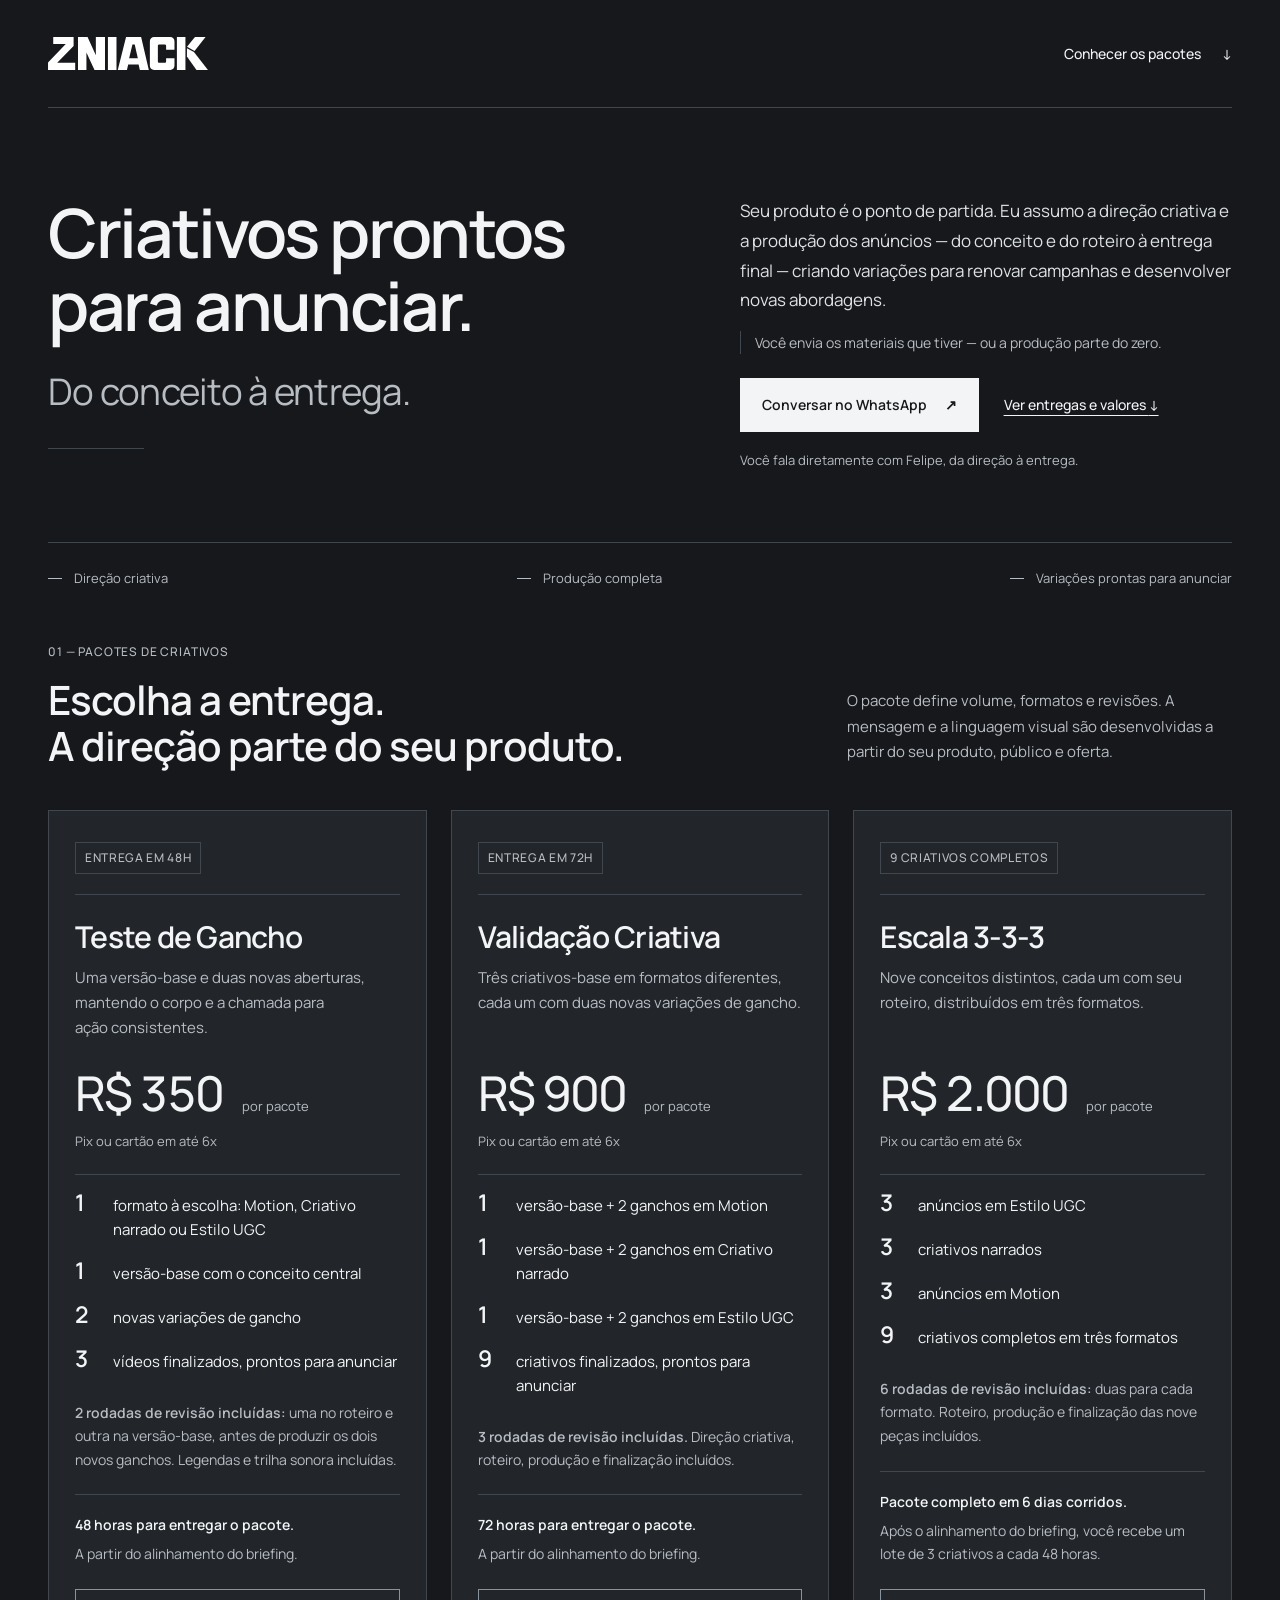
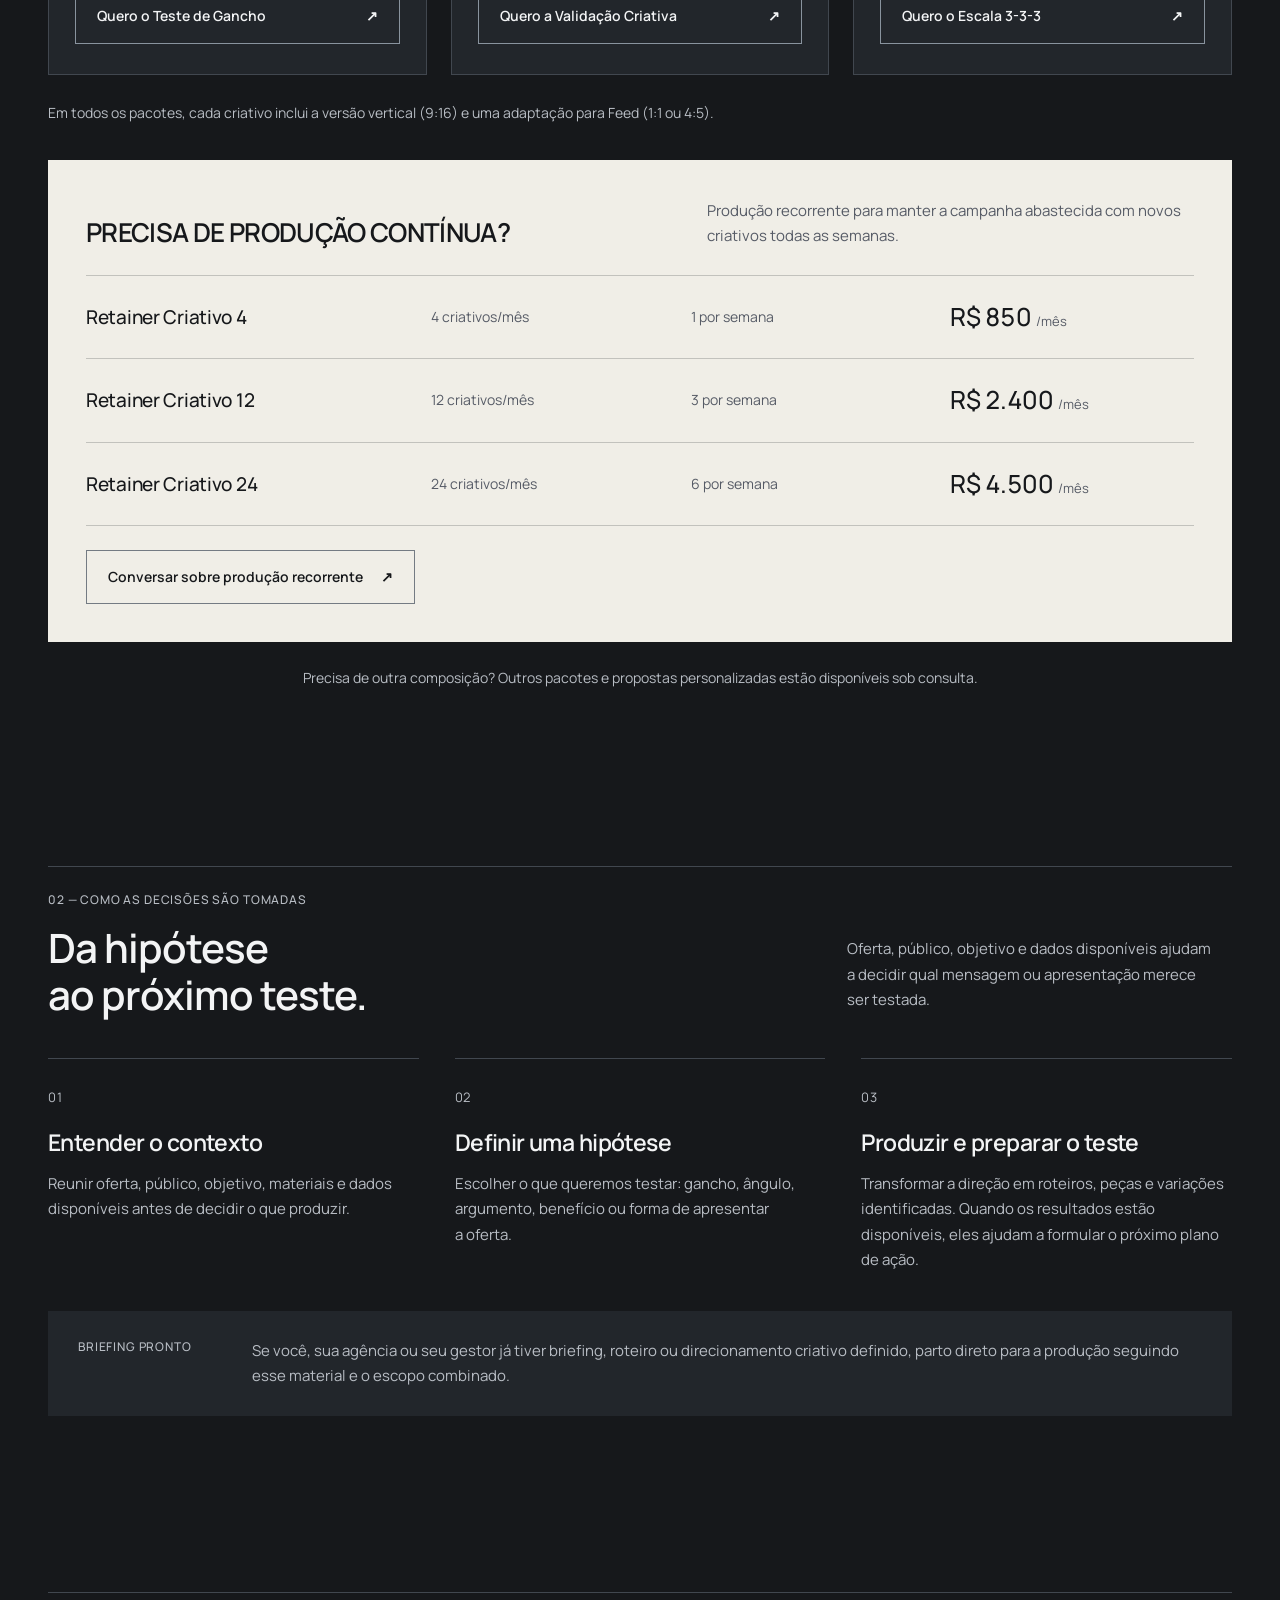
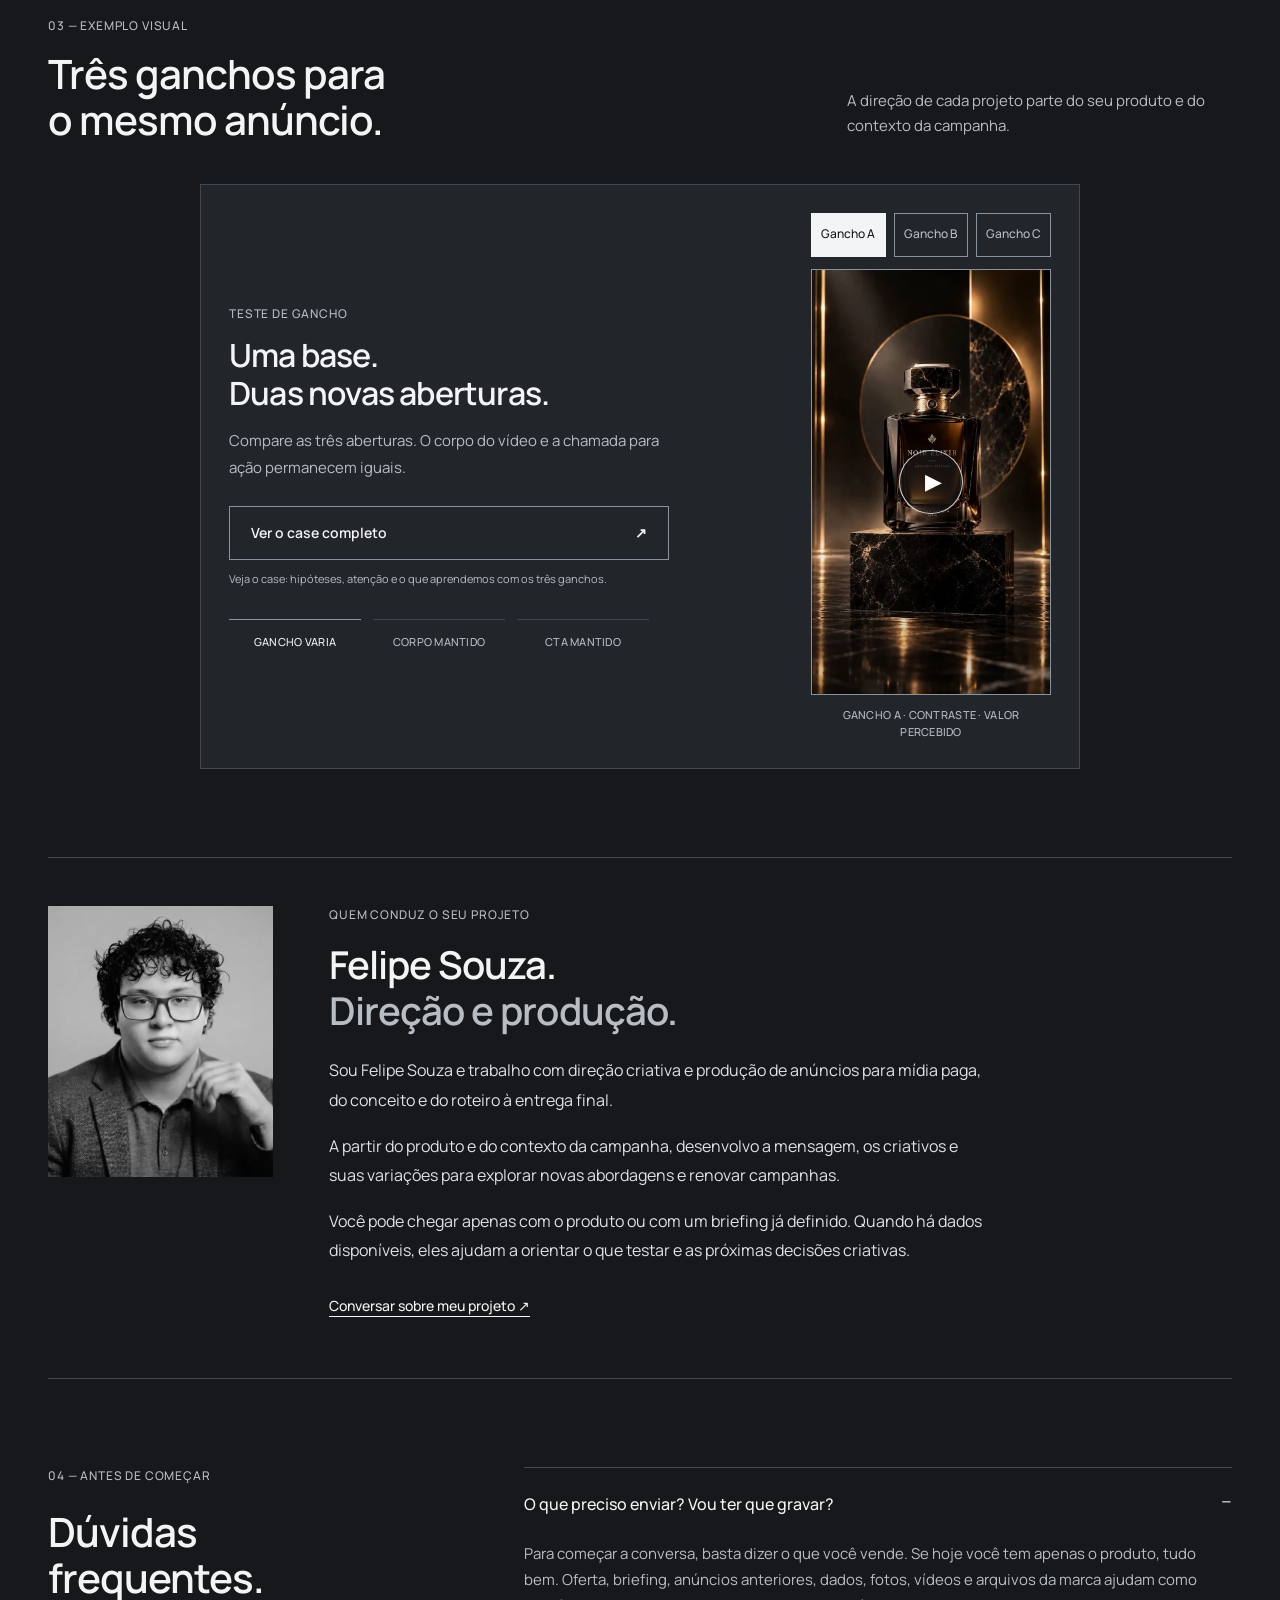
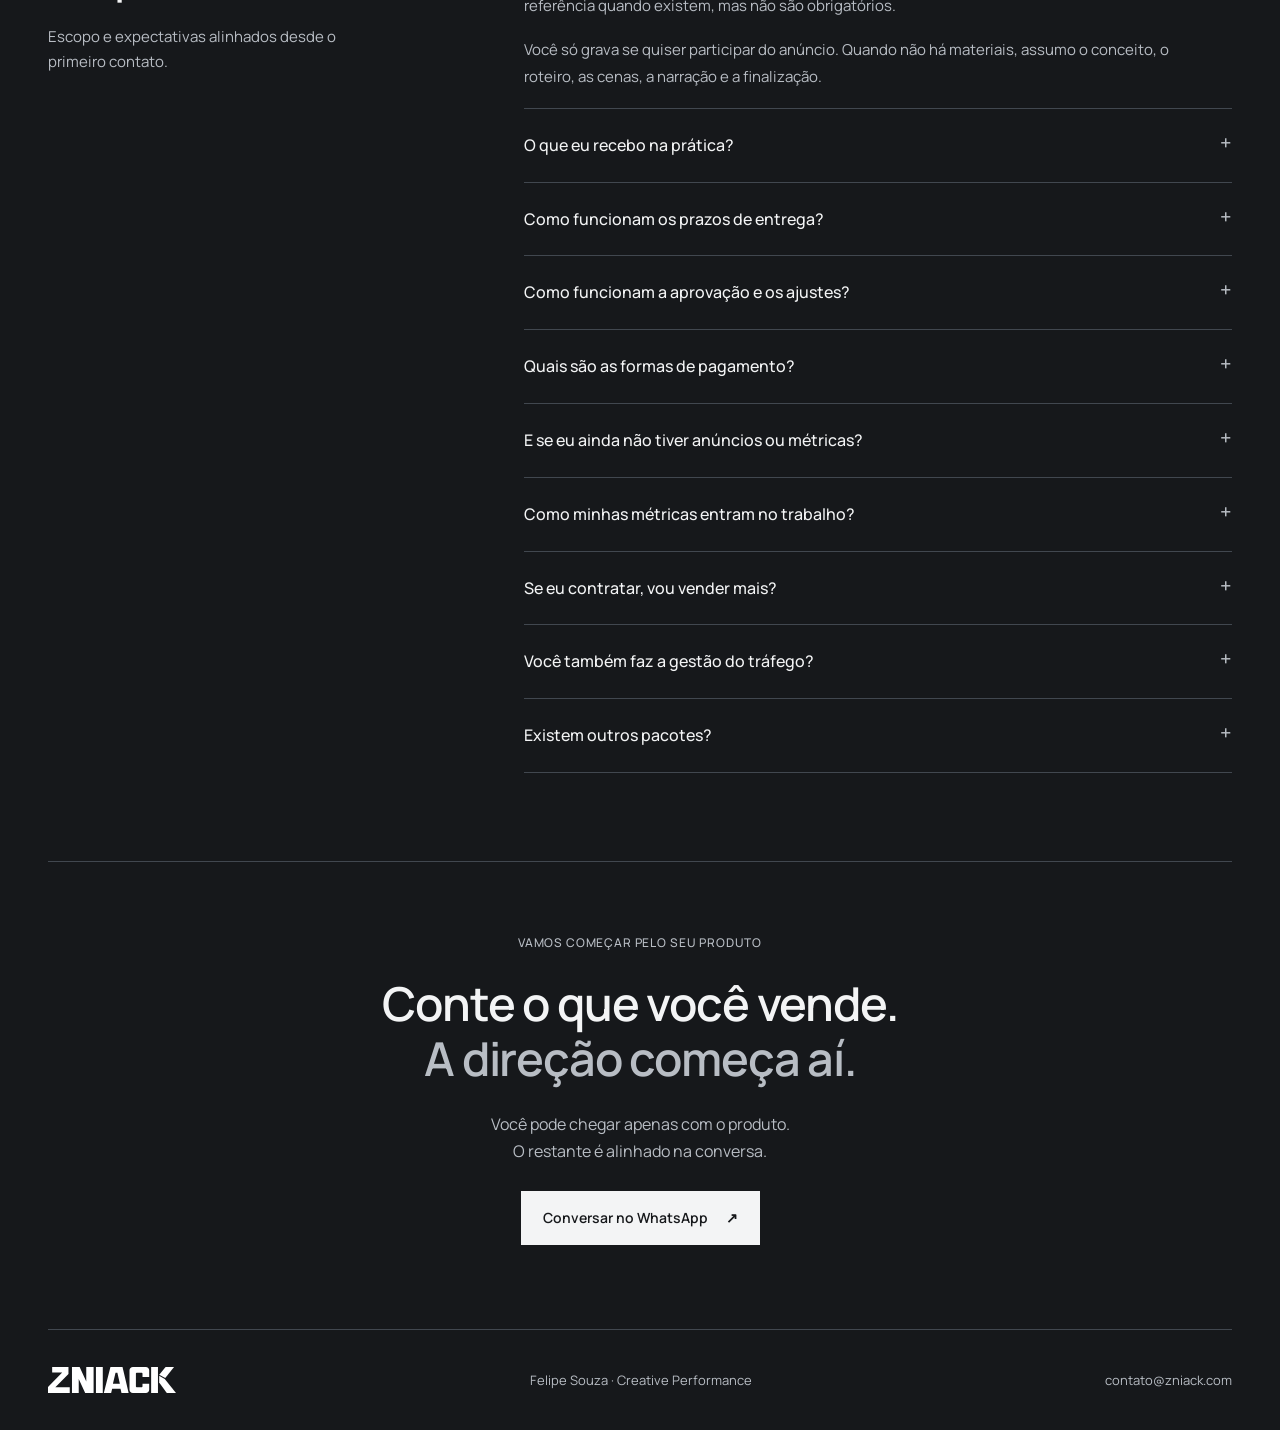
==== index.html @ ff23fae9 "Refine hook case narrative and remove click comparisons" ====
<!DOCTYPE html>
<html lang="pt-BR" data-brand-direction="corte">
<head>
  <meta charset="utf-8">
  <meta name="viewport" content="width=device-width,initial-scale=1">
  <meta name="description" content="Direção criativa e produção de anúncios, do conceito e roteiro à entrega final. Conheça os pacotes de criativos para mídia paga do Zniack.">
  <title>Criativos para tráfego pago — Direção e produção | Zniack</title>
  <link rel="canonical" href="https://criativos.zniack.com/">
  <meta property="og:locale" content="pt_BR">
  <meta property="og:type" content="website">
  <meta property="og:site_name" content="Zniack">
  <meta property="og:title" content="Criativos prontos para anunciar. Do conceito à entrega.">
  <meta property="og:description" content="Direção criativa e produção de anúncios para mídia paga. Conheça os pacotes e veja os criativos completos.">
  <meta property="og:url" content="https://criativos.zniack.com/">
  <meta property="og:image" content="https://criativos.zniack.com/assets/compartilhamento-corte.jpg">
  <meta property="og:image:width" content="1200">
  <meta property="og:image:height" content="630">
  <meta property="og:image:alt" content="Zniack: criativos prontos para anunciar, do conceito à entrega.">
  <meta name="twitter:card" content="summary_large_image">
  <meta name="twitter:title" content="Criativos prontos para anunciar. Do conceito à entrega.">
  <meta name="twitter:description" content="Direção criativa e produção de anúncios para mídia paga.">
  <meta name="twitter:image" content="https://criativos.zniack.com/assets/compartilhamento-corte.jpg">
  <link rel="icon" href="favicon.ico" sizes="any">
  <link rel="icon" type="image/png" href="assets/favicon-32.png" sizes="32x32">
  <link rel="apple-touch-icon" href="assets/apple-touch-icon.png" sizes="180x180">
  <script id="reload-top">
    (function () {
      var navigation = performance.getEntriesByType('navigation')[0];
      if (!navigation || navigation.type !== 'reload') return;
      if ('scrollRestoration' in history) history.scrollRestoration = 'manual';
      if (location.hash) history.replaceState(null, '', location.pathname + location.search);
      window.addEventListener('pageshow', function () {
        window.scrollTo({ top: 0, left: 0, behavior: 'instant' });
      }, { once: true });
      window.addEventListener('pagehide', function () {
        if ('scrollRestoration' in history) history.scrollRestoration = 'auto';
      }, { once: true });
    })();
  </script>
  <script id="motion-preview">
    if (location.hostname === '127.0.0.1' || location.hostname === 'criativos.zniack.com') {
      var motionMode = new URLSearchParams(location.search).get('motion');
      if (motionMode === 'on') document.documentElement.classList.add('motion-preview');
      if (motionMode === 'off') document.documentElement.classList.add('motion-off');
    }
  </script>
  <style id="first-paint">
    html{background:#16181b}
  </style>
  <script id="font-reveal">
    (function () {
      var root = document.documentElement;
      root.classList.add('fonts-pending');
      if (!root.classList.contains('motion-off')) root.classList.add('js-motion');
      var shown = false;
      var fallback = window.setTimeout(show, 1800);
      function show() {
        if (shown) return;
        shown = true;
        window.clearTimeout(fallback);
        root.classList.add('fonts-ready');
        root.classList.remove('fonts-pending');
        window.dispatchEvent(new Event('landing:fonts-ready'));
      }
      document.addEventListener('DOMContentLoaded', function () {
        if (!document.fonts || !document.fonts.load) return show();
        Promise.all([
          document.fonts.load('600 64px Manrope', 'Criativos prontos para anunciar'),
          document.fonts.load('400 18px Manrope', 'Seu produto é o ponto de partida')
        ]).then(show, show);
      }, { once: true });
    })();
  </script>
  <link rel="preload" href="assets/fonts/manrope-latin.woff2" as="font" type="font/woff2" crossorigin>
  <script id="clarity-tracking">
    if (location.hostname === 'criativos.zniack.com') {
      (function(c,l,a,r,i,t,y){
        c[a]=c[a]||function(){(c[a].q=c[a].q||[]).push(arguments)};
        t=l.createElement(r);t.async=1;t.src='https://www.clarity.ms/tag/'+i;
        y=l.getElementsByTagName(r)[0];y.parentNode.insertBefore(t,y);
      })(window, document, 'clarity', 'script', 'ypithfjqi0');
    }
  </script>
  <link rel="stylesheet" href="style.css?v=20260928-motion-default-1">
  <link rel="stylesheet" href="corte.css?v=20260930-1">
  <link rel="stylesheet" href="corte-editorial.css?v=20261004-respiro-1">
  <script src="main.js?v=20260930-1" defer></script>
  <script src="sticky-cta.js?v=20260927a" defer></script>
  <script src="tracking.js?v=20261004-pixel-zniack" defer></script>
<link rel="stylesheet" href="fluxo.css?v=20261004-gancho-2"><link rel="stylesheet" href="entrada-case.css?v=20261005-publicacao">
</head>
<body data-application="landing">
  <a class="skip" href="#conteudo">Ir para o conteúdo</a>
  <header class="header wrap">
    <a class="logo" href="#inicio" aria-label="Zniack, início"><span class="signature-d1"><img src="assets/zniack-d1-branco.svg" alt="Zniack" width="1754" height="361" decoding="async" fetchpriority="high"></span></a>
    <a href="#pacotes" class="header-link">Conhecer os pacotes <span aria-hidden="true">↓</span></a>
  </header>
  <main id="conteudo">
    <section id="inicio" class="hero wrap">
      <div class="hero-copy">
        <h1><a class="hero-title-link" href="#pacotes">Criativos prontos<br>para anunciar.</a><br><span><a class="hero-subtitle-link" href="#pacotes">Do conceito à entrega.</a></span></h1>
        <p class="lead">Seu produto é o ponto de partida. Eu assumo a direção criativa e a produção dos anúncios — do conceito e do roteiro à entrega final — criando variações para renovar campanhas e desenvolver novas abordagens.</p>
        <p class="hero-input-note">Você envia os materiais que tiver — ou a produção parte do zero.</p>
        <div class="actions"><a class="button primary" data-whatsapp="geral" href="https://wa.me/5564992907301?text=Quero%20conversar%20sobre%20os%20pacotes%20de%20criativos." target="_blank" rel="noopener noreferrer">Conversar no WhatsApp <span aria-hidden="true">↗</span></a><a class="text-link" href="#pacotes">Ver entregas e valores <span aria-hidden="true">↓</span></a></div>
        <p class="micro">Você fala diretamente com Felipe, da direção à entrega.</p>
      </div>
    </section>

    <div class="principles wrap"><a href="#pacotes"><span>Direção criativa</span></a><a href="#pacotes"><span>Produção completa</span></a><a href="#pacotes"><span>Variações prontas para anunciar</span></a></div>

    <section id="pacotes" class="section wrap">
 <div class="section-head"><div><p class="eyebrow">01 — PACOTES DE CRIATIVOS</p><h2>Escolha a entrega.<br>A direção parte do seu produto.</h2></div><p>O pacote define volume, formatos e revisões. A mensagem e a linguagem visual são desenvolvidas a partir do seu produto, público e oferta.</p></div>
 <div class="package-grid all-packages"><article class="package featured">
            <div class="package-top"><span class="tag muted">ENTREGA EM 48H</span></div>
            <h3>Teste de Gancho</h3><p class="package-intro">Uma versão-base e duas novas aberturas, mantendo o corpo e a chamada para ação consistentes.</p>
            <div class="price">R$ 350 <span>por pacote</span><small>Pix ou cartão em até 6x</small></div>
            <ul class="deliverables"><li><b>1</b><span>formato à escolha: Motion, Criativo narrado ou Estilo UGC</span></li><li><b>1</b><span>versão-base com o conceito central</span></li><li><b>2</b><span>novas variações de gancho</span></li><li><b>3</b><span>vídeos finalizados, prontos para anunciar</span></li></ul>
            <p class="package-detail"><strong>2 rodadas de revisão incluídas:</strong> uma no roteiro e outra na versão-base, antes de produzir os dois novos ganchos. Legendas e trilha sonora incluídas.</p>
            <p class="deadline"><strong>48 horas para entregar o pacote.</strong> A partir do alinhamento do briefing.</p>
            <a class="button secondary" data-whatsapp="teste" href="https://wa.me/5564992907301?text=Quero%20conversar%20sobre%20o%20Teste%20de%20Gancho%20de%20R%24%20350." target="_blank" rel="noopener noreferrer">Quero o Teste de Gancho <span aria-hidden="true">↗</span></a>
          </article>
        <article class="package" id="outros-pacotes">
          <div class="package-top"><span class="tag muted">ENTREGA EM 72H</span></div>
          <h3>Validação Criativa</h3><p class="package-intro">Três criativos-base em formatos diferentes, cada um com duas novas variações de gancho.</p>
          <div class="price">R$ 900 <span>por pacote</span><small>Pix ou cartão em até 6x</small></div>
          <ul class="deliverables"><li><b>1</b><span>versão-base + 2 ganchos em Motion</span></li><li><b>1</b><span>versão-base + 2 ganchos em Criativo narrado</span></li><li><b>1</b><span>versão-base + 2 ganchos em Estilo UGC</span></li><li><b>9</b><span>criativos finalizados, prontos para anunciar</span></li></ul>
          <p class="package-detail"><strong>3 rodadas de revisão incluídas.</strong> Direção criativa, roteiro, produção e finalização incluídos.</p>
          <p class="deadline"><strong>72 horas para entregar o pacote.</strong> A partir do alinhamento do briefing.</p>
          <a class="button secondary" data-whatsapp="validacao" href="https://wa.me/5564992907301?text=Quero%20conversar%20sobre%20o%20pacote%20Valida%C3%A7%C3%A3o%20Criativa%20de%20R%24%20900%20com%209%20criativos." target="_blank" rel="noopener noreferrer">Quero a Validação Criativa <span aria-hidden="true">↗</span></a>
        </article>
        <article class="package">
          <div class="package-top"><span class="tag muted">9 CRIATIVOS COMPLETOS</span></div>
          <h3>Escala 3-3-3</h3><p class="package-intro">Nove conceitos distintos, cada um com seu roteiro, distribuídos em três formatos.</p>
          <div class="price">R$ 2.000 <span>por pacote</span><small>Pix ou cartão em até 6x</small></div>
          <ul class="deliverables"><li><b>3</b><span>anúncios em Estilo UGC</span></li><li><b>3</b><span>criativos narrados</span></li><li><b>3</b><span>anúncios em Motion</span></li><li><b>9</b><span>criativos completos em três formatos</span></li></ul>
          <p class="package-detail"><strong>6 rodadas de revisão incluídas:</strong> duas para cada formato. Roteiro, produção e finalização das nove peças incluídos.</p>
          <p class="deadline"><strong>Pacote completo em 6 dias corridos.</strong> Após o alinhamento do briefing, você recebe um lote de 3 criativos a cada 48 horas.</p>
          <a class="button secondary" data-whatsapp="escala" href="https://wa.me/5564992907301?text=Quero%20conversar%20sobre%20o%20Escala%203-3-3%20de%20R%24%202.000." target="_blank" rel="noopener noreferrer">Quero o Escala 3-3-3 <span aria-hidden="true">↗</span></a>
        </article>
      </div>
<p class="delivery-note">Em todos os pacotes, cada criativo inclui a versão vertical (9:16) e uma adaptação para Feed (1:1 ou 4:5).</p>
      <section class="retainer" aria-labelledby="retainer-title">
        <div class="retainer-head">
          <div><h3 id="retainer-title">PRECISA DE PRODUÇÃO CONTÍNUA?</h3></div>
          <p>Produção recorrente para manter a campanha abastecida com novos criativos todas as semanas.</p>
        </div>
        <div class="retainer-options" aria-label="Opções de produção recorrente">
          <div class="retainer-option"><h4>Retainer Criativo 4</h4><span>4 criativos/mês</span><span>1 por semana</span><strong>R$ 850 <small>/mês</small></strong></div>
          <div class="retainer-option"><h4>Retainer Criativo 12</h4><span>12 criativos/mês</span><span>3 por semana</span><strong>R$ 2.400 <small>/mês</small></strong></div>
          <div class="retainer-option"><h4>Retainer Criativo 24</h4><span>24 criativos/mês</span><span>6 por semana</span><strong>R$ 4.500 <small>/mês</small></strong></div>
        </div>
        <a class="button secondary" data-whatsapp="retainer" href="https://wa.me/5564992907301?text=Quero%20conversar%20sobre%20produ%C3%A7%C3%A3o%20recorrente%20de%20criativos." target="_blank" rel="noopener noreferrer">Conversar sobre produção recorrente <span aria-hidden="true">↗</span></a>
      </section>
      <p class="scope-note">Precisa de outra composição? Outros pacotes e propostas personalizadas estão disponíveis sob consulta.</p>
    </section><section id="metodo" class="section wrap">
      <div class="section-head"><div><p class="eyebrow">02 — COMO AS DECISÕES SÃO TOMADAS</p><h2>Da hipótese<br>ao próximo teste.</h2></div><p>Oferta, público, objetivo e dados disponíveis ajudam a decidir qual mensagem ou apresentação merece ser testada.</p></div>
      <div class="method-grid"><article><span class="step">01</span><h3>Entender o contexto</h3><p>Reunir oferta, público, objetivo, materiais e dados disponíveis antes de decidir o que produzir.</p></article><article><span class="step">02</span><h3>Definir uma hipótese</h3><p>Escolher o que queremos testar: gancho, ângulo, argumento, benefício ou forma de apresentar a oferta.</p></article><article><span class="step">03</span><h3>Produzir e preparar o teste</h3><p>Transformar a direção em roteiros, peças e variações identificadas. Quando os resultados estão disponíveis, eles ajudam a formular o próximo plano de ação.</p></article></div>
      <div class="insight"><span class="tiny">BRIEFING PRONTO</span><p>Se você, sua agência ou seu gestor já tiver briefing, roteiro ou direcionamento criativo definido, parto direto para a produção seguindo esse material e o escopo combinado.</p></div>
    </section>

    <section id="exemplos" class="section wrap examples-section">
      <div class="section-head"><div><p class="eyebrow">03 — EXEMPLO VISUAL</p><h2>Três ganchos para<br>o mesmo anúncio.</h2></div><p>A direção de cada projeto parte do seu produto e do contexto da campanha.</p></div>
      <div class="examples-grid">
        <article class="featured-demo" aria-labelledby="hook-demo-title">
            <div class="featured-demo-copy"><p class="eyebrow">TESTE DE GANCHO</p><h3 id="hook-demo-title">Uma base.<br>Duas novas aberturas.</h3><p>Compare as três aberturas. O corpo do vídeo e a chamada para ação permanecem iguais.</p>
            <a class="button secondary case-demo-link" href="case-teste-gancho/index.html">Ver o case completo <span aria-hidden="true">↗</span></a><p class="case-demo-caption">Veja o case: hipóteses, atenção e o que aprendemos com os três ganchos.</p>
            <div class="segment-controls">
              <div class="timeline" aria-label="Estrutura mantida entre os três arquivos"><span>GANCHO VARIA</span><span>CORPO MANTIDO</span><span>CTA MANTIDO</span></div>
            </div>
            </div>
            <div class="demo-panel">
              <div class="variant-picker" role="group" aria-label="Escolher versão do Teste de Gancho">
                <button type="button" data-variant="a" aria-pressed="true">Gancho A</button><button type="button" data-variant="b" aria-pressed="false">Gancho B</button><button type="button" data-variant="c" aria-pressed="false">Gancho C</button>
              </div>
              <div class="video-stage" id="video-stage">
                <video id="creative-video" playsinline preload="none" poster="media/gancho-a-first.webp?v=20260927-final-crf20" aria-label="Criativo completo, Gancho A" aria-hidden="true"></video>
                <button id="video-play" class="video-play" type="button" aria-label="Reproduzir Gancho A"><span class="video-play-icon" aria-hidden="true">▶</span></button>
                <p id="video-status" class="video-status" role="status" hidden></p>
              </div>
              <div class="variant-content" aria-live="polite" aria-atomic="true"><span id="variant-label" class="tiny">GANCHO A · CONTRASTE · VALOR PERCEBIDO</span></div>
            </div>

        </article>

      </div>
          </section><section class="about wrap"><img src="assets/felipe.webp" alt="Felipe Souza, responsável pelo Zniack" width="600" height="722" loading="lazy"><div><p class="eyebrow">QUEM CONDUZ O SEU PROJETO</p><h2>Felipe Souza.<br><span>Direção e produção.</span></h2><p>Sou Felipe Souza e trabalho com direção criativa e produção de anúncios para mídia paga, do conceito e do roteiro à entrega final.</p><p>A partir do produto e do contexto da campanha, desenvolvo a mensagem, os criativos e suas variações para explorar novas abordagens e renovar campanhas.</p><p>Você pode chegar apenas com o produto ou com um briefing já definido. Quando há dados disponíveis, eles ajudam a orientar o que testar e as próximas decisões criativas.</p><a class="text-link" data-whatsapp="geral" href="https://wa.me/5564992907301?text=Quero%20conversar%20sobre%20os%20pacotes%20de%20criativos." target="_blank" rel="noopener noreferrer">Conversar sobre meu projeto ↗</a></div></section>

    <section id="duvidas" class="section wrap faq-section">
      <div><p class="eyebrow">04 — ANTES DE COMEÇAR</p><h2>Dúvidas<br> frequentes.</h2><p>Escopo e expectativas alinhados desde o primeiro contato.</p></div>
      <div class="faq-list">
        <details open><summary>O que preciso enviar? Vou ter que gravar?</summary><p>Para começar a conversa, basta dizer o que você vende. Se hoje você tem apenas o produto, tudo bem. Oferta, briefing, anúncios anteriores, dados, fotos, vídeos e arquivos da marca ajudam como referência quando existem, mas não são obrigatórios.</p><p>Você só grava se quiser participar do anúncio. Quando não há materiais, assumo o conceito, o roteiro, as cenas, a narração e a finalização.</p></details>
        <details><summary>O que eu recebo na prática?</summary><p>Os criativos finalizados, prontos para uso no escopo acordado. Os vídeos incluem edição, legendas e trilha sonora. No Teste de Gancho, são três criativos no formato escolhido: uma versão-base e duas variações de gancho. Na Validação Criativa, são nove criativos: Motion, Criativo narrado e Estilo UGC, cada um com uma versão-base e duas variações de gancho. No Escala 3-3-3, são nove conceitos completos e distintos distribuídos nesses três formatos.</p><p>Cada conceito é entregue em 9:16 e em uma adaptação para Feed (1:1 ou 4:5, conforme a necessidade da campanha). As quantidades dos pacotes se referem aos criativos, não ao total de arquivos exportados. Outras proporções ou adaptações especiais podem ser orçadas separadamente.</p><p>Sou responsável por garantir os direitos de uso dos elementos utilizados na produção para o escopo acordado. A documentação de licença de uso das trilhas sonoras acompanha a entrega.</p></details>
        <details><summary>Como funcionam os prazos de entrega?</summary><p>O prazo começa no alinhamento do briefing: 48 horas no Teste de Gancho e 72 horas na Validação Criativa. No Escala 3-3-3, a entrega completa leva 6 dias corridos, em lotes de 3 criativos a cada 48 horas. Nos Retainers Criativos, combinamos os dias de entrega no fechamento, conforme a frequência semanal escolhida.</p><p>O tempo aguardando suas respostas ou aprovações não entra na contagem. Mudanças de escopo têm prazo combinado antes da execução.</p></details>
        <details><summary>Como funcionam a aprovação e os ajustes?</summary><p>O Teste de Gancho inclui duas rodadas de revisão: a primeira para validar o roteiro; a segunda após a produção da versão-base. Com essa base aprovada, produzo as duas novas variações de gancho.</p><p>A Validação Criativa inclui três rodadas de revisão. O Escala 3-3-3 inclui seis rodadas: duas para cada formato — Estilo UGC, Criativo narrado e Motion. Em cada grupo, uma rodada valida os roteiros ou a estrutura e outra valida a produção. São duas rodadas por grupo, não por peça.</p><p>Você reúne os ajustes de cada etapa em um retorno. Mudanças de conceito após aprovação ou entregas adicionais são combinadas separadamente.</p></details>
        <details><summary>Quais são as formas de pagamento?</summary><p>Pix ou cartão de crédito, com parcelamento em até 6x. As condições são confirmadas no fechamento.</p></details>
        <details><summary>E se eu ainda não tiver anúncios ou métricas?</summary><p>Começamos pelo produto e pelo contexto que você já conhece. Público, oferta e primeira direção criativa podem ser alinhados na conversa. Quando não há histórico de campanha, a produção parte de uma hipótese inicial.</p></details>
        <details><summary>Como minhas métricas entram no trabalho?</summary><p>Elas ajudam a formular e priorizar hipóteses criativas: qual mensagem explorar, o que manter e qual variação testar. Analiso os números em relação ao objetivo e ao histórico da campanha. Um indicador isolado não explica sozinho o desempenho.</p><p>A produção parte dessa direção. Análises posteriores e ciclos contínuos de acompanhamento são definidos na proposta.</p></details>
        <details><summary>Se eu contratar, vou vender mais?</summary><p>O trabalho busca melhorar a forma de apresentar sua oferta e criar novas possibilidades de teste. Vendas também dependem do produto, preço, público, investimento, página de destino e atendimento, por isso nenhum pacote garante aumento de vendas. No Escala 3-3-3, o nome se refere ao volume de criativos produzidos.</p><p>Assumo a responsabilidade pela direção e execução criativa dentro do escopo contratado. Se a gestão de tráfego também for contratada, atuo nas decisões de campanha definidas na proposta.</p></details>
        <details><summary>Você também faz a gestão do tráfego?</summary><p>Sim, sob consulta. Conversamos sobre sua necessidade e definimos o escopo na proposta.</p></details>
        <details><summary>Existem outros pacotes?</summary><p>Sim. Teste de Gancho, Validação Criativa e Escala 3-3-3 são os pacotes de entrega pontual apresentados na página. Para produção contínua, há também os Retainers Criativos. Outros pacotes e propostas personalizadas estão disponíveis sob consulta, conforme sua oferta, os formatos necessários e o momento da campanha.</p></details>
      </div>
    </section>
    <section class="closing wrap"><p class="eyebrow">VAMOS COMEÇAR PELO SEU PRODUTO</p><h2>Conte o que você vende.<br><span>A direção começa aí.</span></h2><p>Você pode chegar apenas com o produto.<br>O restante é alinhado na conversa.</p><a class="button primary" data-whatsapp="geral" href="https://wa.me/5564992907301?text=Quero%20conversar%20sobre%20os%20pacotes%20de%20criativos." target="_blank" rel="noopener noreferrer">Conversar no WhatsApp <span aria-hidden="true">↗</span></a></section>
  </main>
  <div class="sticky-cta" id="sticky-cta" hidden><p><strong>Fale direto com Felipe</strong>Pacotes a partir de R$ 350</p><a class="button primary" data-whatsapp="geral" href="https://wa.me/5564992907301?text=Quero%20conversar%20sobre%20os%20pacotes%20de%20criativos." target="_blank" rel="noopener noreferrer">WhatsApp <span aria-hidden="true">↗</span></a></div>
  <footer class="wrap footer"><a class="logo" href="#inicio" aria-label="Zniack, início"><span class="signature-d1"><img src="assets/zniack-d1-branco.svg" alt="Zniack" width="1754" height="361" decoding="async" loading="lazy"></span></a><span>Felipe Souza · Creative Performance</span><a href="mailto:contato@zniack.com">contato@zniack.com</a></footer>
</body>
</html>
---- style.css ----
@font-face{font-family:Skyer;src:url('assets/skyer.otf') format('opentype');font-display:swap}
:root{color-scheme:dark;--bg:#202020;--panel:#282828;--ink:#f2f0eb;--muted:#b5b4b0;--line:#454541;--soft:#ddd9ce}
*{box-sizing:border-box}html{scroll-behavior:smooth;scroll-padding-top:30px}body{margin:0;background:var(--bg);color:var(--ink);font-family:Roboto,Arial,sans-serif;font-size:16px;line-height:1.65}a{color:inherit;text-decoration:none}button{font:inherit}button,a,summary{-webkit-tap-highlight-color:transparent}a:focus-visible,button:focus-visible,summary:focus-visible{outline:2px solid var(--ink);outline-offset:6px}::selection{background:#e3ddce;color:#222}.wrap{width:min(1180px,calc(100% - 96px));margin-inline:auto}.skip{position:absolute;top:-100px;left:20px;padding:12px;background:var(--ink);color:#202020;z-index:10}.skip:focus{top:12px}.header{height:108px;display:flex;align-items:center;justify-content:space-between;border-bottom:1px solid var(--line);gap:24px}.logo{font-family:Skyer,Oswald,sans-serif;font-size:32px;line-height:1}.header-note,.header-link,.eyebrow,.tiny,.tag,.board-top,.board-caption,.variant-picker,.timeline,.package-demo-link{font-family:Oswald,Arial,sans-serif}.header-note{font-size:11px;letter-spacing:.2em;color:var(--muted)}.header-link{font-size:13px;letter-spacing:.06em}.header-link span{margin-left:18px}.hero{display:grid;grid-template-columns:1.3fr 1fr;gap:75px;padding-block:86px 90px;align-items:center}.eyebrow{font-size:11px;letter-spacing:.19em;font-weight:400;margin:0 0 24px}.dot{display:inline-block;width:6px;height:6px;background:var(--soft);border-radius:50%;margin-right:8px;vertical-align:middle}h1,h2,h3,h4,p{margin-top:0}h1,h2,h3,h4{font-family:Oswald,Arial,sans-serif;font-weight:300}h1{font-size:clamp(48px,5.1vw,70px);line-height:1.09;letter-spacing:-.02em;margin-bottom:30px}h1 span,.closing h2 span,.about h2 span{color:#aaa9a3}.lead{max-width:550px;font-weight:300;font-size:18px;line-height:1.7;color:#d0cfca;margin-bottom:16px}.hero-input-note{max-width:520px;margin:0 0 30px;padding-left:14px;border-left:1px solid #74736d;color:#bdbbb4;font-family:Oswald,Arial,sans-serif;font-size:14px;font-weight:300;letter-spacing:.035em;line-height:1.55}.actions{display:flex;align-items:center;gap:24px;flex-wrap:wrap}.button{display:flex;align-items:center;justify-content:space-between;gap:28px;padding:16px 22px;font-size:14px;font-weight:500;min-height:54px;border:1px solid var(--ink);transition:background .18s,color .18s}.button.primary{background:var(--ink);color:#222}.button.primary:hover{background:#d8d4c9;border-color:#d8d4c9}.button.secondary:hover{background:var(--ink);color:#222}.text-link{font-size:13px;text-decoration:underline;text-underline-offset:5px}.micro{font-size:12px;color:var(--muted);line-height:1.65;margin:18px 0 0}.hero-board{border:1px solid #77766e;background:linear-gradient(135deg,#363632,#292928);padding:25px 28px 0;position:relative;box-shadow:15px 16px 0 #191919;transform:rotate(1deg)}.board-top{display:flex;justify-content:space-between;font-size:10px;letter-spacing:.14em;border-bottom:1px solid #64645b;padding-bottom:18px}.board-concept{padding:30px 0 25px}.tiny{font-size:10px;letter-spacing:.15em;color:var(--muted)}.board-concept p{font-family:Oswald,sans-serif;font-weight:300;font-size:31px;line-height:1.25;margin:12px 0 0}.hook-stack{display:grid;gap:9px}.hook-stack>div{display:flex;align-items:center;gap:20px;padding:14px;border:1px solid #626259;font-family:Oswald,sans-serif;font-size:11px;letter-spacing:.1em}.hook-stack>div:nth-child(2){margin-left:16px;background:#41413b}.hook-stack>div:nth-child(3){margin-left:32px;background:#d2cfc4;color:#252525}.hook-stack i{height:1px;background:currentColor;flex:1;opacity:.3}.board-bottom{display:flex;justify-content:space-between;align-items:center;padding:25px 0 20px}.board-bottom>div{display:flex;align-items:center;gap:14px}.board-bottom strong{font-family:Oswald,sans-serif;font-size:66px;font-weight:300;line-height:1}.board-bottom span{font-size:10px;line-height:1.4;letter-spacing:.1em}.board-bottom p{font-size:12px;color:#c5c3bb;line-height:1.6;margin:0}.board-caption{display:block;margin-inline:-28px;padding:12px 28px;background:#181818;font-size:9px;letter-spacing:.14em;color:#b7b5ae}.principles{display:flex;justify-content:space-between;border-block:1px solid var(--line);padding-block:22px;color:#c3c1bb;font-size:12px;gap:20px}.principles span::before{content:'+';margin-right:12px;color:#f0eee9}.section{padding-block:94px}.section-head{display:flex;justify-content:space-between;align-items:end;gap:70px;margin-bottom:42px}.section-head>p{max-width:370px;color:var(--muted);font-size:15px;margin:0 0 5px}.section-head .eyebrow{margin-bottom:16px}h2{font-size:43px;line-height:1.18;letter-spacing:-.015em;margin-bottom:0}.package-grid{display:grid;grid-template-columns:1fr 1fr;gap:24px}.package{padding:32px;border:1px solid var(--line);display:flex;flex-direction:column;background:#242424}.package.featured{border-color:#aba89e;background:#2b2b29}.package-top{display:flex;align-items:center;justify-content:space-between;gap:8px;margin-bottom:26px}.package-top .eyebrow{margin:0;font-size:10px}.tag{border:1px solid #939085;font-size:10px;padding:5px 9px;letter-spacing:.08em;white-space:nowrap;background:#e3dfd3;color:#282828}.tag.muted{background:transparent;color:var(--muted);border-color:var(--line)}.package h3{font-size:33px;margin-bottom:8px}.package-intro{color:var(--muted);font-size:14px;min-height:46px;margin-bottom:24px}.price{font-family:Oswald,sans-serif;font-weight:300;font-size:46px;letter-spacing:-.02em;border-bottom:1px solid var(--line);padding-bottom:22px}.price span{font-family:Roboto,sans-serif;font-size:12px;color:var(--muted);letter-spacing:0;margin-left:10px}.deliverables{list-style:none;padding:0;margin:24px 0;display:grid;gap:16px}.deliverables li{display:flex;align-items:baseline;gap:17px;font-size:14px}.deliverables b{font-family:Oswald,sans-serif;font-size:23px;font-weight:400;width:15px;flex-shrink:0}.package-detail{font-size:13px;color:var(--muted);margin-bottom:22px}.deadline{font-size:12px;color:#c8c6bf;border-top:1px solid var(--line);padding-top:18px;margin-top:auto;margin-bottom:25px;min-height:118px}.deadline strong{display:block;color:var(--ink);font-size:13px;margin-bottom:6px;font-weight:500}.package-demo-link{display:block;align-self:center;font-size:11px;letter-spacing:.05em;text-decoration:underline;text-underline-offset:4px;margin-top:18px;padding:6px}.scope-note{color:var(--muted);font-size:12px;text-align:center;max-width:750px;margin:24px auto 0}.demonstration{background:#191919;border-block:1px solid #373734}.demo-grid{display:grid;grid-template-columns:.85fr 1.15fr;gap:55px}.demo-context h3{font-size:30px;line-height:1.25;margin:18px 0}.demo-context>p{font-size:14px;color:var(--muted)}.unchanged{border-left:2px solid #88867d;padding-left:20px;margin-top:25px}.unchanged p{font-size:14px;margin:8px 0 0}.demo-panel{border:1px solid #5b5a53;background:#282827;padding:24px;align-self:start}.variant-picker{display:flex;gap:6px;flex-wrap:wrap}.variant-picker button{border:1px solid #62615b;background:transparent;color:#c1bfb9;padding:10px 14px;font-family:inherit;font-size:12px;cursor:pointer;min-height:44px}.variant-picker button[aria-pressed=true]{background:#dedacf;color:#202020;border-color:#dedacf}.variant-content{padding:29px 0 24px;min-height:240px}.variant-content p{color:var(--muted);font-size:13px;margin:0}.timeline{display:grid;grid-template-columns:1fr 1.7fr 1fr;gap:5px}.timeline span{font-size:10px;letter-spacing:.08em;padding:13px 4px;background:#393936;text-align:center}.scale-breakdown{display:grid;grid-template-columns:1.2fr repeat(3,1fr);gap:25px;margin-top:70px;padding-top:32px;border-top:1px solid var(--line);scroll-margin-top:25px}.scale-breakdown h3{font-size:26px;line-height:1.3}.scale-breakdown .eyebrow{margin-bottom:12px}.scale-breakdown strong{font-family:Oswald,sans-serif;font-weight:300;font-size:41px;color:#b3b0a6}.scale-breakdown h4{font-size:20px;margin:3px 0 8px}.scale-breakdown p{font-size:12px;color:var(--muted)}.method-grid{display:grid;grid-template-columns:repeat(3,1fr);gap:35px}.method-grid article{border-top:1px solid #68665c;padding-top:22px}.step{font-family:Oswald,sans-serif;color:#a7a49a;font-size:12px}.method-grid h3{font-size:25px;margin:18px 0 13px}.method-grid p{font-size:14px;color:var(--muted);margin-bottom:0}.insight{display:grid;grid-template-columns:130px 1fr;gap:30px;background:#292927;padding:25px 28px;margin-top:38px}.insight p{font-size:14px;color:#c9c7bf;margin:0}.about{display:grid;grid-template-columns:270px 1fr;gap:65px;padding:55px;background:#2a2a28}.about img{display:block;width:100%;height:325px;object-fit:cover;filter:grayscale(1)}.about h2{font-size:36px;margin-bottom:22px}.about p:not(.eyebrow){font-size:14px;color:#c8c6be;max-width:510px}.about .eyebrow{margin-bottom:18px}.faq-section{display:grid;grid-template-columns:1fr 1.6fr;gap:70px}.faq-section>div>p:not(.eyebrow){color:var(--muted);font-size:14px;max-width:270px;margin-top:22px}.faq-list details{border-bottom:1px solid var(--line)}.faq-list details:first-child{border-top:1px solid var(--line)}.faq-list summary{display:flex;justify-content:space-between;gap:22px;cursor:pointer;list-style:none;font-size:15px;padding:22px 0;font-weight:400}.faq-list summary::-webkit-details-marker{display:none}.faq-list summary::after{content:'+';font-size:20px;line-height:1;flex-shrink:0;color:#b8b5ab}.faq-list details[open] summary::after{content:'−'}.faq-list details p{font-size:14px;color:var(--muted);margin-bottom:18px;padding-right:24px}.closing{text-align:center;padding:50px 0 80px;border-top:1px solid var(--line)}.closing h2{font-size:50px}.closing>p:not(.eyebrow){color:var(--muted);font-size:15px;margin:25px 0}.closing .button{width:max-content;margin:0 auto}.footer{border-top:1px solid var(--line);display:flex;align-items:center;justify-content:space-between;padding-block:30px;gap:25px}.footer .logo{font-size:24px}.footer span,.footer>a:last-child{font-size:11px;color:var(--muted)}
.voice-picker{margin-top:10px}.voice-picker button{min-width:92px}.hero h1 span{font-size:.8em}.scale-showcase{margin-top:70px;padding-top:34px;border-top:1px solid var(--line);scroll-margin-top:25px}.scale-showcase-head{display:flex;justify-content:space-between;gap:40px;align-items:end;margin-bottom:28px}.scale-showcase-head .eyebrow{margin-bottom:12px}.scale-showcase-head h3{font-size:30px;line-height:1.25;margin:0}.scale-showcase-head>p{max-width:430px;margin:0;color:var(--muted);font-size:13px}.scale-demo-grid{display:grid;grid-template-columns:repeat(3,1fr);gap:18px}.scale-demo-card{border:1px solid #55544e;background:#242423;padding:22px;min-width:0}.scale-card-head{min-height:155px}.scale-card-head h4{font-size:25px;margin:10px 0 7px}.scale-card-head p{font-size:12px;color:var(--muted);margin:0}.scale-picker{display:grid;grid-template-columns:repeat(3,1fr);gap:5px}.scale-picker button{padding:10px 5px;min-width:0}.scale-preview{border-top:1px solid var(--line);margin-top:18px;padding-top:18px;min-height:110px}.scale-preview p{font-size:12px;color:var(--muted);margin:10px 0 0}
.featured-offer{background:#191919;border-block:1px solid #373734}.featured-offer-grid{display:grid;grid-template-columns:minmax(0,.88fr) minmax(0,1.12fr);gap:32px;align-items:stretch}.featured-demo{border:1px solid #4e4d48;background:#222;padding:30px;min-width:0;display:flex;flex-direction:column}.featured-demo-copy{display:grid;grid-template-columns:1fr 1.15fr;column-gap:26px;align-items:end;margin-bottom:24px}.featured-demo-copy .tiny{grid-column:1/-1;margin-bottom:12px}.featured-demo-copy h3{font-size:31px;line-height:1.22;margin:0}.featured-demo-copy p{font-size:13px;color:var(--muted);margin:0}.featured-demo .demo-panel{background:#292928;flex:1;display:grid;grid-template-columns:minmax(245px,.96fr) minmax(0,1.04fr);gap:24px;align-items:start}.video-stage{aspect-ratio:9/16;width:100%;border:1px solid #6b6961;background:linear-gradient(160deg,#393936,#202020);position:relative;display:flex;align-items:center;justify-content:center;text-align:center;overflow:hidden}.video-placeholder{padding:18px}.video-placeholder strong{display:block;font-family:Oswald,sans-serif;font-size:54px;font-weight:300;line-height:1;margin:13px 0}.video-placeholder p{font-size:11px;line-height:1.5;color:var(--muted);margin:0}.demo-controls{min-width:0;display:flex;flex-direction:column;height:100%}.featured-demo .variant-content{flex:1;min-height:150px;padding:30px 0 18px}.featured-demo .variant-content p{margin-top:14px;padding-left:16px;border-left:1px solid #858279;color:#e1ded5;font-family:Oswald,Arial,sans-serif;font-size:clamp(17px,1.45vw,20px);font-weight:300;line-height:1.45}.segment-controls{grid-column:1/-1;width:min(560px,100%);margin-inline:auto;text-align:center}.segment-controls .timeline{width:100%}.secondary-packages{max-width:1000px;margin-inline:auto}.format-note{font-size:12px;color:#c8c6bf;border-left:1px solid #77746b;padding-left:15px;margin:0 0 22px}.format-note strong{color:var(--ink);font-weight:500}
.hero{display:block;padding-block:96px 104px}.hero-copy{display:grid;grid-template-columns:minmax(0,1.08fr) minmax(360px,.92fr);column-gap:82px;align-items:start;max-width:none}.hero-copy>.eyebrow{grid-column:1/-1}.hero h1{grid-column:1;grid-row:2/6;max-width:680px;font-size:clamp(62px,6.5vw,90px);line-height:1.03;letter-spacing:-.025em;margin-bottom:0}.hero .lead{grid-column:2;grid-row:2;max-width:520px;font-size:18px;line-height:1.72;margin-top:12px}.hero .hero-input-note{grid-column:2;grid-row:3;max-width:520px;margin-bottom:30px}.hero .actions{grid-column:2;grid-row:4}.hero .micro{grid-column:2;grid-row:5}
@media(min-width:1450px){.hero{padding-block:115px 122px}.hero h1{font-size:104px}}
@media(max-width:1000px){.wrap{width:calc(100% - 56px)}.hero-copy{display:block;max-width:800px}.hero h1{font-size:72px;margin-bottom:34px}.hero .lead{max-width:650px;margin-top:0}.header-note{display:none}.section-head{gap:35px}.package{padding:25px}.package-top{align-items:start;flex-direction:column;gap:12px}.featured-offer-grid{gap:22px;grid-template-columns:minmax(0,.92fr) minmax(0,1.08fr)}.featured-demo{padding:24px}.featured-demo-copy{grid-template-columns:1fr}.featured-demo-copy p{margin-top:14px}.about{gap:40px;padding:35px;grid-template-columns:230px 1fr}.faq-section{gap:40px}.demo-grid{gap:32px}.variant-picker button{padding:9px 11px}}
@media(max-width:720px){.wrap{width:calc(100% - 40px)}.header{height:82px}.logo{font-size:28px}.header-link{font-size:11px}.header-link span{margin-left:8px}.hero{padding-block:58px 64px}.hero h1{font-size:55px;line-height:1.06;margin-bottom:30px}.hero .lead{font-size:16px;max-width:470px}.actions{gap:20px}.principles{flex-wrap:wrap;justify-content:start;gap:12px 22px;font-size:11px;padding-block:20px}.section{padding-block:60px}.section-head{display:block;margin-bottom:28px}.section-head>p{margin-top:20px;max-width:100%;font-size:14px}h2{font-size:37px}.package-grid,.featured-offer-grid{grid-template-columns:1fr;gap:22px}.package{padding:24px}.package-top{flex-direction:row;align-items:center;flex-wrap:wrap}.package h3{font-size:32px}.package-intro{min-height:0}.deadline{min-height:0}.package .button{font-size:13px}.featured-demo{padding:20px}.featured-demo-copy h3{font-size:29px}.featured-demo .demo-panel{grid-template-columns:1fr;gap:24px}.video-stage{width:min(250px,100%);margin-inline:auto}.demo-grid{grid-template-columns:1fr;gap:28px}.demo-panel{padding:19px}.variant-content{min-height:230px}.scale-showcase{margin-top:45px}.scale-showcase-head{display:block}.scale-showcase-head>p{margin-top:16px}.scale-demo-grid{grid-template-columns:1fr}.scale-card-head{min-height:0;margin-bottom:20px}.scale-preview{min-height:95px}.method-grid{grid-template-columns:1fr;gap:25px}.method-grid h3{margin-top:12px}.insight{grid-template-columns:1fr;gap:12px;padding:22px}.about{grid-template-columns:1fr;padding:28px;gap:28px}.about img{width:160px;height:190px}.about h2{font-size:34px}.faq-section{grid-template-columns:1fr;gap:24px}.faq-section h2 br{display:none}.faq-section>div>p:not(.eyebrow){max-width:none}.faq-list summary{font-size:14px;min-height:60px}.closing{padding-block:45px 60px}.closing h2{font-size:37px}.closing>p:not(.eyebrow){font-size:14px}.footer{flex-wrap:wrap;gap:18px}.footer span{flex:1;text-align:right}.footer>a:last-child{width:100%}}
@media(max-width:370px){.hero h1{font-size:48px}.wrap{width:calc(100% - 32px)}.package{padding:19px}.variant-picker button{padding:9px;font-size:11px}.tag{font-size:9px}.button{gap:15px}.price{font-size:40px}}
html.motion-off{scroll-behavior:auto}
.video-stage video{position:absolute;inset:0;display:block;width:100%;height:100%;object-fit:cover}
.video-play{position:absolute;inset:0;z-index:2;display:grid;place-items:center;width:100%;height:100%;border:0;background:linear-gradient(180deg,transparent 55%,rgba(0,0,0,.22));color:#fff;cursor:pointer}
.video-play-icon{display:grid;place-items:center;width:64px;height:64px;padding-left:4px;border:1px solid rgba(255,255,255,.8);border-radius:50%;background:rgba(24,24,24,.7);font-size:22px;box-shadow:0 6px 24px rgba(0,0,0,.32);transition:transform .18s,background .18s}
.video-play:hover .video-play-icon{transform:scale(1.08);background:rgba(24,24,24,.86)}
.video-status{position:absolute;z-index:3;left:12px;right:12px;bottom:48px;margin:0;padding:8px 10px;background:rgba(20,20,20,.82);color:#fff;font-size:12px;line-height:1.4;pointer-events:none}

.retainer{margin-top:48px;padding:30px 32px;border:1px solid #55544e;background:#292927}
.retainer-head{display:grid;grid-template-columns:1fr 1fr;gap:30px;align-items:end}
.retainer h3{font-size:34px;line-height:1.2;margin:0}
.retainer-head>p{max-width:380px;margin:0;color:var(--muted);font-size:14px}
.retainer-options{margin:26px 0 24px;border-top:1px solid var(--line)}
.retainer-option{display:grid;grid-template-columns:minmax(0,1.65fr) repeat(3,minmax(0,1fr));gap:16px;align-items:center;padding:17px 0;border-bottom:1px solid var(--line)}
.retainer-option h4{font-size:21px;font-weight:400;margin:0}
.retainer-option span{color:var(--muted);font-size:13px}
.retainer-option strong{font-family:Oswald,Arial,sans-serif;font-size:25px;font-weight:400;white-space:nowrap}
.retainer-option small{color:var(--muted);font-family:Roboto,Arial,sans-serif;font-size:11px;font-weight:400}
.retainer>.button{width:max-content}
@media(max-width:720px){.retainer{margin-top:36px;padding:24px}.retainer-head{display:block}.retainer-head>p{margin-top:14px}.retainer-option{grid-template-columns:1fr 1fr;gap:6px 12px}.retainer-option h4{grid-column:1/-1}.retainer-option strong{grid-column:1/-1;margin-top:4px}.retainer>.button{width:100%;font-size:13px}}
.video-play[hidden],.video-status[hidden]{display:none}
.featured-demo .demo-panel{grid-template-columns:minmax(0,1fr);justify-items:center;align-content:start;align-self:stretch;width:100%;gap:18px}
.featured-demo .variant-picker{grid-column:1;width:100%;justify-content:center}
.featured-demo .video-stage{grid-column:1;width:min(320px,100%)}
.featured-demo .variant-content{grid-column:1;width:100%;min-height:0;padding:0;text-align:center}
.featured-demo #variant-label{font-family:Oswald,Arial,sans-serif;font-size:12px;letter-spacing:.1em;color:#dcd8cc}
.featured-demo .segment-controls{grid-column:1;width:100%;margin-top:4px}
/* Revisão pós-auditoria — 27/09/2026 */
/* No HTML a demonstração vem antes do card (ordem certa no celular); no desktop o card volta para a esquerda. */
@media(min-width:721px){.featured-offer-grid>.package.featured{order:-1}}
/* Card em destaque: prazo junto das revisões e botão alinhado ao fim do card. */
.package.featured .deadline{margin-top:0;min-height:0}
.package.featured>.button{margin-top:auto}
/* Forma de pagamento logo abaixo do preço. */
.price small{display:block;margin-top:8px;font-family:Roboto,Arial,sans-serif;font-size:13px;font-weight:400;letter-spacing:0;color:var(--muted)}
/* Prévia de refinamento: preços mais legíveis e uma moldura a menos na demonstração. */
.price{font-weight:400}
.price span{font-weight:400}
.featured-demo .demo-panel{border:0;background:transparent;padding:0}
/* Textos pequenos com leitura mais confortável. */
.eyebrow{font-size:12px}.package-top .eyebrow{font-size:11px}.tiny{font-size:12px}.tag{font-size:11px}.timeline span{font-size:11px}
.price span{font-size:13px}.package-detail{font-size:14px}.deadline{font-size:13px}.deadline strong{font-size:14px}.format-note{font-size:13px}
.micro{font-size:13px}.scope-note{font-size:13px}.principles{font-size:13px}.featured-demo-copy p{font-size:14px}.footer span,.footer>a:last-child{font-size:12px}
/* Área de toque maior nos links de texto. */
.text-link,.header-link{display:inline-block;padding-block:12px}
/* Barra de WhatsApp fixa, só no celular (controlada por sticky-cta.js). */
.sticky-cta{position:fixed;left:0;right:0;bottom:0;z-index:20;display:flex;align-items:center;justify-content:space-between;gap:14px;padding:10px 20px calc(10px + env(safe-area-inset-bottom,0px));background:rgba(26,26,25,.97);border-top:1px solid var(--line)}
.sticky-cta[hidden]{display:none}
.sticky-cta p{margin:0;min-width:0;font-size:12px;line-height:1.4;color:var(--muted)}
.sticky-cta strong{display:block;font-family:Oswald,Arial,sans-serif;font-weight:400;font-size:16px;letter-spacing:.01em;color:var(--ink)}
.sticky-cta .button{min-height:48px;padding:12px 16px;gap:12px;font-size:13px;flex-shrink:0}
@media(min-width:721px){.sticky-cta{display:none!important}}
@media(max-width:720px){.principles{font-size:12px}}
@media(max-width:370px){.tag{font-size:10px}.sticky-cta{padding-inline:16px}}

/* Movimento editorial: os elementos de venda permanecem visíveis desde o primeiro frame. */
.package.featured{border-color:var(--line)}
/* Com a etiqueta removida, o respiro visual do topo fica equilibrado no desktop. */
.hero{padding-block:96px}
@media(min-width:1450px){.hero{padding-block:115px}}
@media(max-width:720px){.hero{padding-block:58px 64px}}
.hero h1{grid-row:1/5}
.hero .lead{grid-row:1}
.hero .hero-input-note{grid-row:2}
.hero .actions{grid-row:3}
.hero .micro{grid-row:4}
.hero{position:relative;isolation:isolate}
.hero::before{content:"";position:absolute;inset:0;z-index:-1;pointer-events:none;background:radial-gradient(ellipse 49% 68% at 18% 45%,rgba(230,226,214,.055),transparent 76%)}
.hero h1::after{content:"";display:block;width:min(260px,42%);height:2px;margin-top:24px;background:linear-gradient(90deg,#e6e1d5,rgba(230,225,213,.17));transform-origin:left center}
.principles span{display:inline-block}
.js-motion .principles span{opacity:.65;transform:translateY(8px);transition:opacity 1s cubic-bezier(.25,.1,.25,1),transform 1s cubic-bezier(.25,.1,.25,1)}
.section-head{position:relative}
.section-head::before{content:"";position:absolute;top:-20px;left:0;width:56px;height:1px;background:#bebbb1;transform-origin:left center}
.method-grid article{position:relative}
.method-grid article::before{content:"";position:absolute;top:-1px;left:0;height:1px;background:#e2ded1;transform-origin:left center}
.method-grid article:nth-child(1)::before{width:33.333%}
.method-grid article:nth-child(2)::before{width:66.667%}
.method-grid article:nth-child(3)::before{width:100%}
.js-motion .section-head::before,.js-motion .method-grid article::before{transform:scaleX(0)}
.section-head.is-inview::before,.method-grid.is-inview article::before{transform:scaleX(1)}
.js-motion .section-head,.js-motion .method-grid,.js-motion .featured-offer-grid,.js-motion .package-grid{opacity:.7;transform:translateY(14px);transition:opacity 1s cubic-bezier(.25,.1,.25,1),transform 1s cubic-bezier(.25,.1,.25,1)}
.js-motion .section-head.is-inview,.js-motion .method-grid.is-inview,.js-motion .featured-offer-grid.is-inview,.js-motion .package-grid.is-inview{opacity:1;transform:translateY(0)}
.about img{filter:grayscale(1) saturate(1);transition:filter 2s cubic-bezier(.25,.1,.25,1)}
@media(hover:hover){.about img:hover{filter:grayscale(0) saturate(.5)}}
.button{transition:background .42s ease,color .42s ease,border-color .42s ease,box-shadow .42s ease,transform .42s ease}
.button span,.header-link span{display:inline-block;transition:transform .42s ease}
.variant-picker button{transition:background .19s ease,color .19s ease,border-color .19s ease,transform .19s ease}
.package,.featured-demo{transition:border-color .55s ease,transform .55s ease}
.video-play-icon{transition:transform .42s ease,background .42s ease}
.video-stage::after{content:"";position:absolute;inset:0;z-index:1;pointer-events:none;background:#ded9cc;opacity:0}
@media(hover:hover){
  .button:hover{box-shadow:0 6px 18px rgba(0,0,0,.14);transform:translateY(-1px)}
  .button:hover span{transform:translate(2px,-2px)}
  .header-link:hover span{transform:translateY(2px)}
  .variant-picker button:hover{border-color:#c5c0b4;transform:translateY(-1px)}
  .package:hover,.featured-demo:hover{border-color:#88857b;transform:translateY(-1px)}
}
.fonts-ready.js-motion .hero h1::after{animation:hero-rule 1.65s cubic-bezier(.25,.1,.25,1) .45s both}
.principles.is-inview span{opacity:1;transform:translateY(0)}
.principles span:nth-child(2){transition-delay:.18s}
.principles span:nth-child(3){transition-delay:.36s}
.section-head::before,.method-grid article::before{transition:transform 1.25s cubic-bezier(.25,.1,.25,1)}
.method-grid article:nth-child(2)::before{transition-delay:.2s}
.method-grid article:nth-child(3)::before{transition-delay:.4s}
.video-stage.is-switching::after{animation:variant-cut .31s ease-in-out both}
.video-stage.is-switching+.variant-content #variant-label{animation:variant-label .275s ease-in-out both}
@keyframes hero-rule{from{transform:scaleX(0)}to{transform:scaleX(1)}}
@keyframes variant-cut{0%{opacity:0}32%{opacity:.08}100%{opacity:0}}
@keyframes variant-label{0%{opacity:.88;transform:translateY(2px)}100%{opacity:1;transform:translateY(0)}}
@media(max-width:720px){.hero h1::after{margin-top:18px;width:min(190px,38%)}.section-head::before{top:-14px}}
html.motion-off *,html.motion-off *::before,html.motion-off *::after{animation:none!important;transition:none!important}
html.motion-off .hero h1::after{transform:none}
html.motion-off .principles span{opacity:1;transform:none}
html.motion-off .section-head::before,html.motion-off .method-grid article::before{transform:scaleX(1)}
---- corte.css ----
/* Corte + D1. A camada mantém os componentes e estados da landing original. */
@font-face {
  font-family: Manrope;
  src: url('assets/fonts/manrope-latin.woff2') format('woff2');
  font-weight: 200 800;
  font-style: normal;
  font-display: swap;
}

:root {
  --bg: #16181b;
  --panel: #22262b;
  --ink: #f3f4f5;
  --muted: #b8bdc4;
  --line: #454a52;
  --soft: #dee1e5;
  --type: Manrope, Arial, sans-serif;
}

body { font-family: var(--type); font-weight: 400; line-height: 1.7; }
::selection { background: var(--ink); color: var(--bg); }
.wrap { width: min(1240px, calc(100% - 96px)); }
h1, h2, h3, h4, .logo, .header-link, .eyebrow, .tiny, .tag,
.variant-picker, .timeline, .price, .price span, .price small,
.deliverables b, .step, .hero-input-note, .retainer-option strong,
.retainer-option small, .sticky-cta strong, .featured-demo #variant-label {
  font-family: var(--type);
}
h1, h2, h3, h4 { font-weight: 600; letter-spacing: -.025em; }
p { text-wrap: pretty; }
.header { height: 108px; border-bottom: 3px solid var(--ink); }
.header-link { font-size: 14px; letter-spacing: 0; font-weight: 500; }
.logo { display: inline-flex; align-items: center; min-height: 44px; flex-shrink: 0; }
.signature-d1 { display: block; width: 160px; aspect-ratio: 1753.66 / 361.15; }
.signature-d1 img { display: block; width: 100%; max-width: 100%; height: auto; }
.footer .signature-d1 { width: 128px; }
.hero { padding-block: 92px 84px; }
.hero::before { background: none; }
.hero-copy { grid-template-columns: minmax(0, 1.18fr) minmax(0, .92fr); column-gap: 60px; align-items: start; }
.hero h1 { font-size: clamp(44px, 4.55vw, 64px); font-weight: 600; line-height: 1.08; letter-spacing: -.035em; max-width: none; }
.hero h1 span { display: inline-block; margin-top: 19px; font-size: .54em; font-weight: 400; letter-spacing: -.02em; line-height: 1.2; color: var(--muted); }
.hero h1::after { width: 64px; height: 3px; margin-top: 29px; background: var(--ink); }
.hero .lead { font-size: 17px; font-weight: 400; line-height: 1.75; margin-top: 0; color: var(--soft); }
.hero .hero-input-note { font-size: 14px; font-weight: 400; letter-spacing: 0; line-height: 1.65; color: var(--muted); border-color: var(--line); margin-bottom: 24px; }
.actions { gap: 13px 25px; }
.button { font-size: 14px; font-weight: 600; padding: 16px 21px; min-height: 54px; line-height: 1.45; gap: 18px; }
.button.primary { color: var(--bg); }
.button.primary:hover { background: #dee1e5; border-color: #dee1e5; }
.button.secondary:hover { color: var(--bg); }
.button span { flex-shrink: 0; }
.text-link { font-size: 14px; font-weight: 500; }
.micro { font-size: 13px; }
.principles { padding-block: 22px; color: var(--muted); font-size: 13px; border-bottom: 0; gap: 16px 24px; }
.principles span::before { content: ''; display: inline-block; width: 14px; height: 2px; margin: 0 12px 4px 0; background: var(--ink); }
.section { padding-block: 88px; }
.eyebrow, .tiny, .tag { font-size: 12px; line-height: 1.5; letter-spacing: .07em; font-weight: 500; color: var(--muted); }
.section-head { align-items: end; gap: 50px; margin-bottom: 40px; }
.section-head::before { background: var(--ink); width: 40px; }
h2 { font-size: clamp(32px, 3.15vw, 44px); line-height: 1.15; }
.section-head>p { font-size: 15px; max-width: 385px; line-height: 1.7; }

/* Os pacotes compartilham o mesmo tratamento; a demonstração mantém sua própria cor. */
.featured-offer { background: #1c1f23; border-block: 1px solid #353a41; }
.featured-offer-grid { grid-template-columns: minmax(0, .98fr) minmax(0, 1.02fr); gap: 44px; }
.package { padding: 34px; }
.package, .package.featured { background: var(--panel); border-color: var(--line); }
.delivery-note { margin: 26px 0 0; color: var(--muted); font-size: 14px; line-height: 1.7; }
.package-top { margin-bottom: 24px; }
.tag.muted { font-size: 12px; font-weight: 500; padding: 6px 9px; letter-spacing: .055em; }
.package h3 { font-size: 31px; line-height: 1.2; margin-bottom: 12px; }
.package-intro { font-size: 15px; line-height: 1.65; margin-bottom: 24px; min-height: 0; }
.price { font-weight: 500; font-size: 44px; line-height: 1.2; letter-spacing: -.04em; font-variant-numeric: tabular-nums; }
.price span, .price small { font-size: 13px; font-weight: 400; line-height: 1.6; letter-spacing: 0; }
.price small { margin-top: 9px; }
.deliverables { gap: 17px; margin-block: 27px; }
.deliverables li { font-size: 15px; line-height: 1.6; gap: 19px; }
.deliverables b { font-size: 23px; font-weight: 600; width: 19px; line-height: 1; }
.package-detail { font-size: 14px; line-height: 1.7; }
.package-detail strong { font-weight: 600; }
.deadline { font-size: 14px; color: var(--muted); line-height: 1.65; min-height: 0; }
.deadline strong { font-size: 14px; font-weight: 600; }
.secondary-packages { max-width: none; gap: 28px; }
.secondary-packages .package .button { margin-top: auto; }
.secondary-packages .deadline { margin-top: auto; }
.featured-demo { border: 0; padding: 0; background: transparent; }
.featured-demo-copy { grid-template-columns: 1fr; gap: 13px; margin-bottom: 24px; }
.featured-demo-copy h3 { font-size: 26px; line-height: 1.2; }
.featured-demo-copy p { margin: 0; font-size: 14px; max-width: 460px; }
.featured-demo .demo-panel { gap: 17px; }
.variant-picker { gap: 8px; }
.variant-picker button { flex: 1; max-width: 150px; min-height: 46px; padding: 10px 12px; font-size: 14px; font-weight: 500; background: transparent; color: var(--muted); border-color: var(--line); }
.variant-picker button[aria-pressed=true] { background: var(--ink); color: var(--bg); border-color: var(--ink); }
.featured-demo .video-stage { width: min(320px, 100%); background: var(--bg); border-color: var(--line); }
.featured-demo #variant-label { font-size: 12px; letter-spacing: .04em; line-height: 1.6; color: var(--muted); display: inline-block; }
.timeline { grid-template-columns: 1fr 1.35fr 1fr; gap: 4px; }
.timeline span { font-size: 11px; font-weight: 500; line-height: 1.5; letter-spacing: .035em; padding: 12px 5px; color: var(--muted); background: #2b3036; }
.timeline span:first-child { background: var(--soft); color: var(--bg); }
.video-stage::after { content: none; animation: none; }
.video-status { font-size: 13px; }

.retainer { margin-top: 35px; padding: 34px; background: #1c1f23; border-color: var(--line); }
.retainer-head { grid-template-columns: 1.2fr 1fr; gap: 36px; }
.retainer h3 { font-size: 26px; line-height: 1.25; }
.retainer-head>p { max-width: none; font-size: 15px; }
.retainer-option { padding-block: 20px; grid-template-columns: minmax(0,1.35fr) minmax(0,1fr) minmax(0,1fr) minmax(0,1fr); }
.retainer-option h4 { font-size: 19px; font-weight: 500; letter-spacing: -.015em; }
.retainer-option span { font-size: 14px; }
.retainer-option strong { font-size: 25px; font-weight: 500; letter-spacing: -.02em; font-variant-numeric: tabular-nums; }
.retainer-option small { font-size: 13px; letter-spacing: 0; }
.scope-note { font-size: 14px; }
.method-grid { gap: 36px; }
.method-grid article { border-color: var(--line); padding-top: 24px; }
.method-grid article::before { height: 2px; background: var(--ink); }
.step { font-size: 13px; color: var(--muted); letter-spacing: .04em; }
.method-grid h3 { font-size: 23px; line-height: 1.3; }
.method-grid p { font-size: 15px; }
.insight { grid-template-columns: 150px 1fr; padding: 27px 30px; gap: 24px; background: var(--panel); }
.insight p { font-size: 15px; color: var(--muted); }
.about { background: #22262b; padding: 48px; gap: 56px; grid-template-columns: 225px minmax(0,1fr); }
.about img { height: 271px; }
.about h2 { font-size: 34px; line-height: 1.2; }
.about h2 span, .closing h2 span { color: var(--muted); }
.about p:not(.eyebrow) { font-size: 15px; max-width: 660px; color: var(--muted); }
.faq-section { grid-template-columns: .85fr 1.5fr; gap: 75px; }
.faq-section>div>p:not(.eyebrow) { font-size: 15px; max-width: 300px; }
.faq-list summary { font-size: 16px; font-weight: 500; padding-block: 24px; line-height: 1.55; }
.faq-list summary::after { color: var(--muted); }
.faq-list details p { font-size: 15px; line-height: 1.75; }
.closing { padding-block: 72px 84px; }
.closing h2 { font-size: clamp(32px, 3.65vw, 48px); line-height: 1.18; }
.closing>p:not(.eyebrow) { font-size: 16px; }
.footer { padding-block: 28px; }
.footer span, .footer>a:last-child { font-size: 13px; }
.sticky-cta { background: rgba(22,24,27,.98); }
.sticky-cta strong { font-size: 14px; font-weight: 600; letter-spacing: 0; }
.sticky-cta p { font-size: 12px; }

@media(hover:hover) {
  .package:hover, .package.featured:hover { border-color: #747d89; }
  .variant-picker button:hover { border-color: var(--ink); }
}
@media(min-width:1450px) {
  .hero { padding-block: 104px 96px; }
  .hero h1 { font-size: 68px; }
}
@media(max-width:1100px) and (min-width:1001px) {
  .hero-copy { grid-template-columns: 1.05fr 1fr; gap: 38px; }
  .hero h1 { font-size: 45px; }
  .hero .lead { font-size: 16px; }
}
@media(max-width:1000px) {
  .wrap { width: calc(100% - 56px); }
  .hero { padding-block: 66px; }
  .hero-copy { display: block; max-width: 790px; }
  .hero h1 { font-size: clamp(46px, 6.3vw, 62px); margin-bottom: 30px; }
  .hero .lead { max-width: 675px; }
  .section-head { gap: 35px; }
  .section-head>p { max-width: 330px; }
  .featured-offer-grid { gap: 28px; }
  .package { padding: 26px; }
  .package h3 { font-size: 27px; }
  .price { font-size: 39px; }
  .retainer { padding: 28px; }
  .retainer-option h4 { font-size: 17px; }
  .retainer-option strong { font-size: 22px; }
  .method-grid { gap: 25px; }
  .about { padding: 34px; gap: 36px; grid-template-columns: 180px minmax(0,1fr); }
  .about img { height: 217px; }
  .about h2 { font-size: 30px; }
  .faq-section { gap: 38px; }
  .footer { gap: 20px; }
}
@media(max-width:820px) and (min-width:721px) {
  .featured-offer-grid { grid-template-columns: minmax(0,1fr) minmax(0,1fr); gap: 22px; }
  .package { padding: 22px; }
  .package h3 { font-size: 25px; }
  .package .button { font-size: 13px; padding-inline: 15px; }
  .timeline span { font-size: 10px; letter-spacing: 0; padding-inline: 3px; }
  .retainer-head { grid-template-columns: 1fr; gap: 14px; }
  .retainer-option { grid-template-columns: 1.2fr 1fr 1fr 1fr; gap: 10px; }
}
@media(max-width:720px) {
  .wrap { width: calc(100% - 40px); }
  .header { height: 86px; gap: 20px; }
  .signature-d1 { width: 128px; }
  .header-link { font-size: 12px; text-align: right; line-height: 1.5; }
  .header-link span { margin-left: 5px; }
  .hero { padding-block: 49px 46px; }
  .hero h1 { font-size: clamp(34px, 7.85vw, 54px); line-height: 1.08; letter-spacing: -.035em; margin-bottom: 27px; }
  .hero h1 span { font-size: .58em; margin-top: 16px; }
  .hero h1::after { width: 44px; margin-top: 22px; }
  .hero .lead { font-size: 16px; line-height: 1.75; max-width: none; }
  .hero .hero-input-note { font-size: 14px; margin-bottom: 23px; }
  .actions { gap: 8px 24px; }
  .micro { margin-top: 13px; }
  .principles { font-size: 12px; gap: 12px 18px; padding-block: 22px; }
  .principles span::before { width: 10px; margin-right: 8px; }
  .section { padding-block: 62px; }
  h2 { font-size: 32px; line-height: 1.16; }
  .section-head { margin-bottom: 30px; }
  .section-head>p { font-size: 15px; margin-top: 18px; max-width: none; }
  .eyebrow { font-size: 11px; letter-spacing: .065em; }
  .featured-offer-grid { grid-template-columns: 1fr; gap: 32px; }
  .featured-demo { padding: 0; }
  .featured-demo-copy h3 { font-size: 25px; }
  .featured-demo-copy p { font-size: 14px; max-width: none; }
  .featured-demo .video-stage { width: min(320px, 100%); }
  .variant-picker button { font-size: 13px; padding-inline: 9px; }
  .featured-demo #variant-label { font-size: 11px; letter-spacing: .025em; }
  .timeline span { font-size: 10px; letter-spacing: 0; padding: 11px 3px; }
  .package { padding: 27px; }
  .package h3 { font-size: 28px; }
  .package .button { font-size: 14px; }
  .price { font-size: 41px; }
  .deliverables li { font-size: 14px; }
  .secondary-packages { gap: 24px; }
  .retainer { padding: 27px; margin-top: 26px; }
  .retainer-head { display: block; }
  .retainer h3 { font-size: 23px; }
  .retainer-head>p { font-size: 14px; margin-top: 16px; }
  .retainer-option { grid-template-columns: 1fr 1fr; gap: 8px 12px; padding-block: 21px; }
  .retainer-option h4 { font-size: 19px; }
  .retainer-option span { font-size: 13px; }
  .retainer-option strong { font-size: 25px; }
  .retainer>.button { font-size: 13px; padding-inline: 16px; }
  .method-grid { gap: 30px; }
  .method-grid h3 { font-size: 23px; }
  .insight { grid-template-columns: 1fr; padding: 24px; gap: 12px; }
  .about { grid-template-columns: 1fr; padding: 28px; gap: 27px; }
  .about img { width: 145px; height: 175px; }
  .about h2 { font-size: 29px; }
  .faq-section { grid-template-columns: 1fr; gap: 30px; }
  .faq-list summary { font-size: 15px; }
  .faq-list details p { font-size: 14px; padding-right: 12px; }
  .closing { padding-block: 52px 60px; }
  .closing h2 { font-size: 31px; }
  .closing>p:not(.eyebrow) { font-size: 15px; }
  .footer { gap: 16px; }
  .footer .signature-d1 { width: 116px; }
  .footer span { font-size: 11px; }
  .sticky-cta { gap: 10px; }
  .sticky-cta .button { font-size: 13px; padding-inline: 14px; }
}
@media(max-width:370px) {
  .wrap { width: calc(100% - 32px); }
  .signature-d1 { width: 110px; }
  .header-link { max-width: 125px; }
  .hero h1 { font-size: 32px; }
  .package, .retainer { padding: 21px; }
  .package h3 { font-size: 26px; }
  .price { font-size: 37px; }
  .price span { margin-left: 6px; }
  .package .button { font-size: 13px; padding-inline: 15px; }
  .retainer h3 { font-size: 21px; }
  .sticky-cta { padding-inline: 12px; }
  .sticky-cta strong { font-size: 13px; }
  .sticky-cta p { font-size: 11px; }
  .sticky-cta .button { padding-inline: 12px; gap: 8px; }
  .closing h2 { font-size: 28px; }
}

/* Conteúdo imediato; movimento apenas como resposta curta à navegação. */
.js-motion .principles span,
.js-motion .section-head,
.js-motion .method-grid,
.js-motion .featured-offer-grid,
.js-motion .package-grid {
  opacity: 1;
  transform: none;
  transition: none;
}
.fonts-ready.js-motion .hero h1::after { animation: hero-rule .24s ease-out both; }
.section-head::before, .method-grid article::before { transition: transform .24s ease-out; }
.method-grid article:nth-child(2)::before, .method-grid article:nth-child(3)::before { transition-delay: 0s; }
.button { transition: background .16s ease, color .16s ease, border-color .16s ease; }
.button span, .header-link span { transition: transform .16s ease; }
.variant-picker button { transition: background .16s ease, color .16s ease, border-color .16s ease; }
.package, .featured-demo { transition: border-color .16s ease; }
.video-play-icon { transition: transform .16s ease, background .16s ease; }
.about img { transition: filter .2s ease; }
.video-stage.is-switching + .variant-content #variant-label { animation: none; }
@media(hover:hover) {
  .button:hover { transform: none; box-shadow: none; }
  .variant-picker button:hover, .package:hover, .featured-demo:hover { transform: none; }
}
@media(prefers-reduced-motion:reduce) {
  html { scroll-behavior: auto; }
  *, *::before, *::after { animation: none !important; transition: none !important; }
  .hero h1::after, .js-motion .section-head::before, .js-motion .method-grid article::before { transform: none; }
  .button:hover span, .header-link:hover span, .video-play:hover .video-play-icon { transform: none; }
}
---- corte-editorial.css ----
/* Corte editorial: mesma paleta e peso de divisórias dos sites aprovados.
   Camada visual sobre a landing existente; estados do player permanecem próprios. */
:root {
  --bg: #16181b;
  --panel: #22262b;
  --ink: #f3f4f5;
  --muted: #b8bdc4;
  --soft: #dee1e5;
  --line: #41474f;
  --control: #89939e;
  --paper: #f0eee7;
}
.header { border-bottom: 1px solid var(--line); }
.hero { padding-block: 88px 70px; }
.hero h1 { font-size: clamp(44px, 5.3vw, 72px); }
.hero h1::after { width: 96px; height: 1px; margin-top: 32px; background: var(--line); }
.principles { border-top: 1px solid var(--line); border-bottom: 0; padding-block: 24px 18px; }
.principles span::before { height: 1px; background: var(--muted); }
.section-head { border-top: 1px solid var(--line); padding-top: 24px; }
.section-head::before { content: none; }
#pacotes { padding-top: 36px; }
#pacotes .section-head { border-top: 0; padding-top: 0; }
.featured-offer { background: var(--bg); border-block: 0; }
.package, .package.featured { background: var(--panel); border: 1px solid var(--line); border-radius: 0; }
.package-top { padding-bottom: 18px; border-bottom: 1px solid var(--line); }
.package .price { font-size: 48px; font-weight: 500; }
.button { border-color: var(--control); }
.button.primary { background: var(--ink); border-color: var(--ink); color: var(--bg); }
.button.secondary { background: transparent; color: var(--ink); }
.button:hover { background: var(--ink); border-color: var(--ink); color: var(--bg); }
.button.primary:hover { background: var(--soft); border-color: var(--soft); color: var(--bg); }
.variant-picker button { border-color: var(--control); }
.variant-picker button[aria-pressed=true] { background: var(--ink); border-color: var(--ink); color: var(--bg); }
.featured-demo .video-stage { background: #101114; border-color: var(--control); }
.timeline span { background: var(--panel); color: var(--muted); border-top: 1px solid var(--line); }
.timeline span:first-child { background: var(--ink); color: var(--bg); border-color: var(--ink); }
/* A síntese mensal usa o papel da Corte; pacotes pontuais continuam equivalentes. */
.retainer {
  --bg: #f0eee7;
  --ink: #16181b;
  --muted: #565b66;
  --soft: #333942;
  --line: #c2c2bd;
  --control: #747b83;
  background: var(--bg); color: var(--ink); border: 0; padding: 38px;
}
.retainer :is(h3,h4,strong) { color: var(--ink); }
.retainer :is(.retainer-options,.retainer-option) { border-color: var(--line); }
.retainer .scope-note { color: var(--muted); }
.retainer :is(a,button):focus-visible { outline-color: var(--ink); }
.method-grid article { border-top: 1px solid var(--line); padding-top: 24px; }
.method-grid article::before { content: none; }
.insight { background: var(--panel); border-color: var(--line); }
.about { background: transparent; border-block: 1px solid var(--line); padding-inline: 0; padding-block: 48px; }
.about h2 { font-size: clamp(30px, 3vw, 42px); }
.about p:not(.eyebrow) { color: var(--soft); font-size: 16px; line-height: 1.85; }
.faq-list details, .closing, .footer { border-color: var(--line); }
.sticky-cta { background: rgba(22,24,27,.98); border-top-color: var(--control); }
a:focus-visible, button:focus-visible, summary:focus-visible { outline-color: var(--paper); }
@media(hover:hover) {
  .package:hover, .package.featured:hover { border-color: var(--control); }
}
@media(max-width:1000px) {
  .hero h1 { font-size: clamp(44px, 6.1vw, 64px); }
  .retainer { padding: 30px; }
}
@media(max-width:720px) {
  .hero { padding-block: 49px 48px; }
  .hero h1 { font-size: clamp(32px, 7.9vw, 48px); line-height: 1.1; }
  .hero h1::after { width: 64px; margin-top: 24px; }
  .principles { padding-block: 22px 14px; }
  #pacotes { padding-top: 28px; }
  .section-head { padding-top: 22px; }
  .package .price { font-size: 42px; }
  .retainer { padding: 28px; }
  .about { padding-block: 36px; }
  .about h2 { font-size: 30px; }
  .about p:not(.eyebrow) { font-size: 15px; }
}
@media(max-width:370px) {
  .package .price { font-size: 36px; }
  .retainer { padding: 21px; }
}
---- fluxo.css ----
/* Os pacotes antecedem o método e a demonstração completa dos ganchos. */
.all-packages { grid-template-columns: repeat(3,minmax(0,1fr)); align-items: stretch; gap: 24px; }
.all-packages .package { padding: 30px 26px; display: flex; flex-direction: column; }
.all-packages .package .button { margin-top: auto; }
.all-packages .package-intro { min-height: 0; }
.all-packages .package-top { min-height: 54px; }
.all-packages .package h3 { font-size: 30px; line-height: 1.18; }
@media(min-width:1101px) { .all-packages .package-intro { min-height: 4.95em; } }
.all-packages .deliverables { margin-top: 16px; }
.all-packages .deadline { margin-bottom: 24px; }

/* Uma única demonstração: explicação e vídeo, sem espaços reservados. */
.examples-section .featured-demo {
  display: grid;
  grid-template-columns: minmax(0,1fr) 240px;
  align-items: center;
  gap: 28px 40px;
  padding: 28px;
  width: min(880px,100%);
  margin-inline: auto;
  border: 1px solid var(--line);
  background: var(--panel);
}
.examples-section .featured-demo-copy {
  display: block;
  position: static;
  padding: 0;
  margin: 0;
  max-width: 440px;
}
.examples-section .featured-demo-copy h3 { font-size: 32px; line-height: 1.2; margin-bottom: 16px; }
.examples-section .featured-demo-copy p { margin: 0; font-size: 15px; line-height: 1.75; color: var(--muted); }
.examples-section .featured-demo-copy .eyebrow { font-size: 12px; margin-bottom: 12px; }
.examples-section .featured-demo .demo-panel {
  padding: 0;
  border: 0;
  background: transparent;
  width: min(240px,100%);
  margin-inline: auto;
  gap: 12px;
}
.examples-section .featured-demo .variant-picker { display: grid; grid-template-columns: repeat(3,minmax(0,1fr)); gap: 8px; }
.examples-section .variant-picker button { min-height: 44px; padding: 10px 8px; font-size: 12px; }
.examples-section .featured-demo .video-stage { width: 100%; }
.examples-section .featured-demo #variant-label { font-size: 11px; line-height: 1.5; letter-spacing: .025em; color: var(--muted); }
.examples-section .featured-demo .variant-content { min-height: 33px; display: grid; place-items: center; }
.examples-section .segment-controls { margin: 30px 0 0; width: min(420px,100%); }
.examples-section .timeline { grid-template-columns: repeat(3,minmax(0,1fr)); gap: 12px; }
.examples-section .timeline span { display: grid; place-items: start center; padding: 14px 0 0; border-top: 1px solid var(--line); background: transparent; color: var(--muted); font-size: 11px; line-height: 1.5; letter-spacing: .025em; }
.examples-section .timeline span:first-child { background: transparent; border-color: var(--control); color: var(--ink); }
.examples-section .featured-demo:hover { transform: none; border-color: var(--line); }

@media(max-width:1100px) {
  .all-packages { grid-template-columns: 1fr; }
  .all-packages .package { display: block; padding: 30px; }
  .all-packages .package .button { margin-top: 18px; }
  .all-packages .package-top { min-height: 0; }
  .all-packages .package h3 { font-size: 32px; }
  .examples-section .featured-demo { gap: 28px; }
}
@media(max-width:820px) {
  .examples-section .featured-demo { grid-template-columns: 1fr; }
  .examples-section .featured-demo-copy { max-width: none; }
  .examples-section .featured-demo .demo-panel { width: min(288px,100%); gap: 16px; }
}
@media(max-width:720px) {
  .all-packages { gap: 22px; }
  .all-packages .package { padding: 24px; }
  .examples-section .featured-demo { padding: 24px; gap: 28px; }
  .examples-section .featured-demo-copy h3 { font-size: 25px; margin-bottom: 12px; }
  .examples-section .featured-demo-copy p { font-size: 15px; }
  .examples-section .segment-controls { margin-top: 22px; }
  .examples-section .timeline { gap: 8px; }
  .examples-section .timeline span { font-size: 10px; }
}
@media(max-width:370px) {
  .examples-section .featured-demo { padding: 20px; }
  .examples-section .variant-picker button { padding-inline: 4px; font-size: 11px; }
}
---- entrada-case.css ----
.case-demo-link{margin-top:25px;gap:30px;min-height:48px;font-size:14px}
.case-demo-caption{display:block;margin-top:10px!important;font-size:11px!important;color:var(--muted)!important;line-height:1.7!important}
.case-entry{display:grid;grid-template-columns:minmax(0,1.1fr) minmax(0,.9fr);gap:60px;align-items:center;max-width:1160px}
.case-entry-copy{min-width:0}.case-entry-eyebrow{font-size:11px;letter-spacing:.12em;color:var(--brand-muted,#b8bdc4);margin:0 0 20px}
html[data-brand-direction="corte"] body[data-application="principal"] #case-gancho .titulo-secao{font-size:clamp(34px,3.5vw,48px);font-weight:500;line-height:1.15;letter-spacing:-.035em}
.case-entry-description{font-size:17px;line-height:1.8;color:var(--brand-soft,#b8bdc4);max-width:610px;margin:0 0 26px}
.case-entry-films{display:grid;grid-template-columns:repeat(3,minmax(0,1fr));gap:12px;text-decoration:none;color:var(--brand-ink,#f3f4f5)}
.case-entry-films figure{margin:0;min-width:0}.case-entry-films img{display:block;width:100%;height:auto;aspect-ratio:9/16;object-fit:cover;border:1px solid #41474f}
.case-entry-films figcaption{font-size:10px;letter-spacing:.08em;color:var(--brand-muted,#b8bdc4);margin-top:10px}
.case-entry a:focus-visible{outline:2px solid currentColor;outline-offset:5px}
@media(max-width:900px){.case-entry{gap:30px}.case-entry-films{gap:9px}}
@media(max-width:768px){.case-entry{grid-template-columns:1fr;gap:36px}.case-entry-films{max-width:480px;width:100%}.case-entry-description{font-size:16px}.case-entry .criativos-intro-link{width:100%}}
@media(max-width:720px){.case-demo-link{width:100%;font-size:13px}}
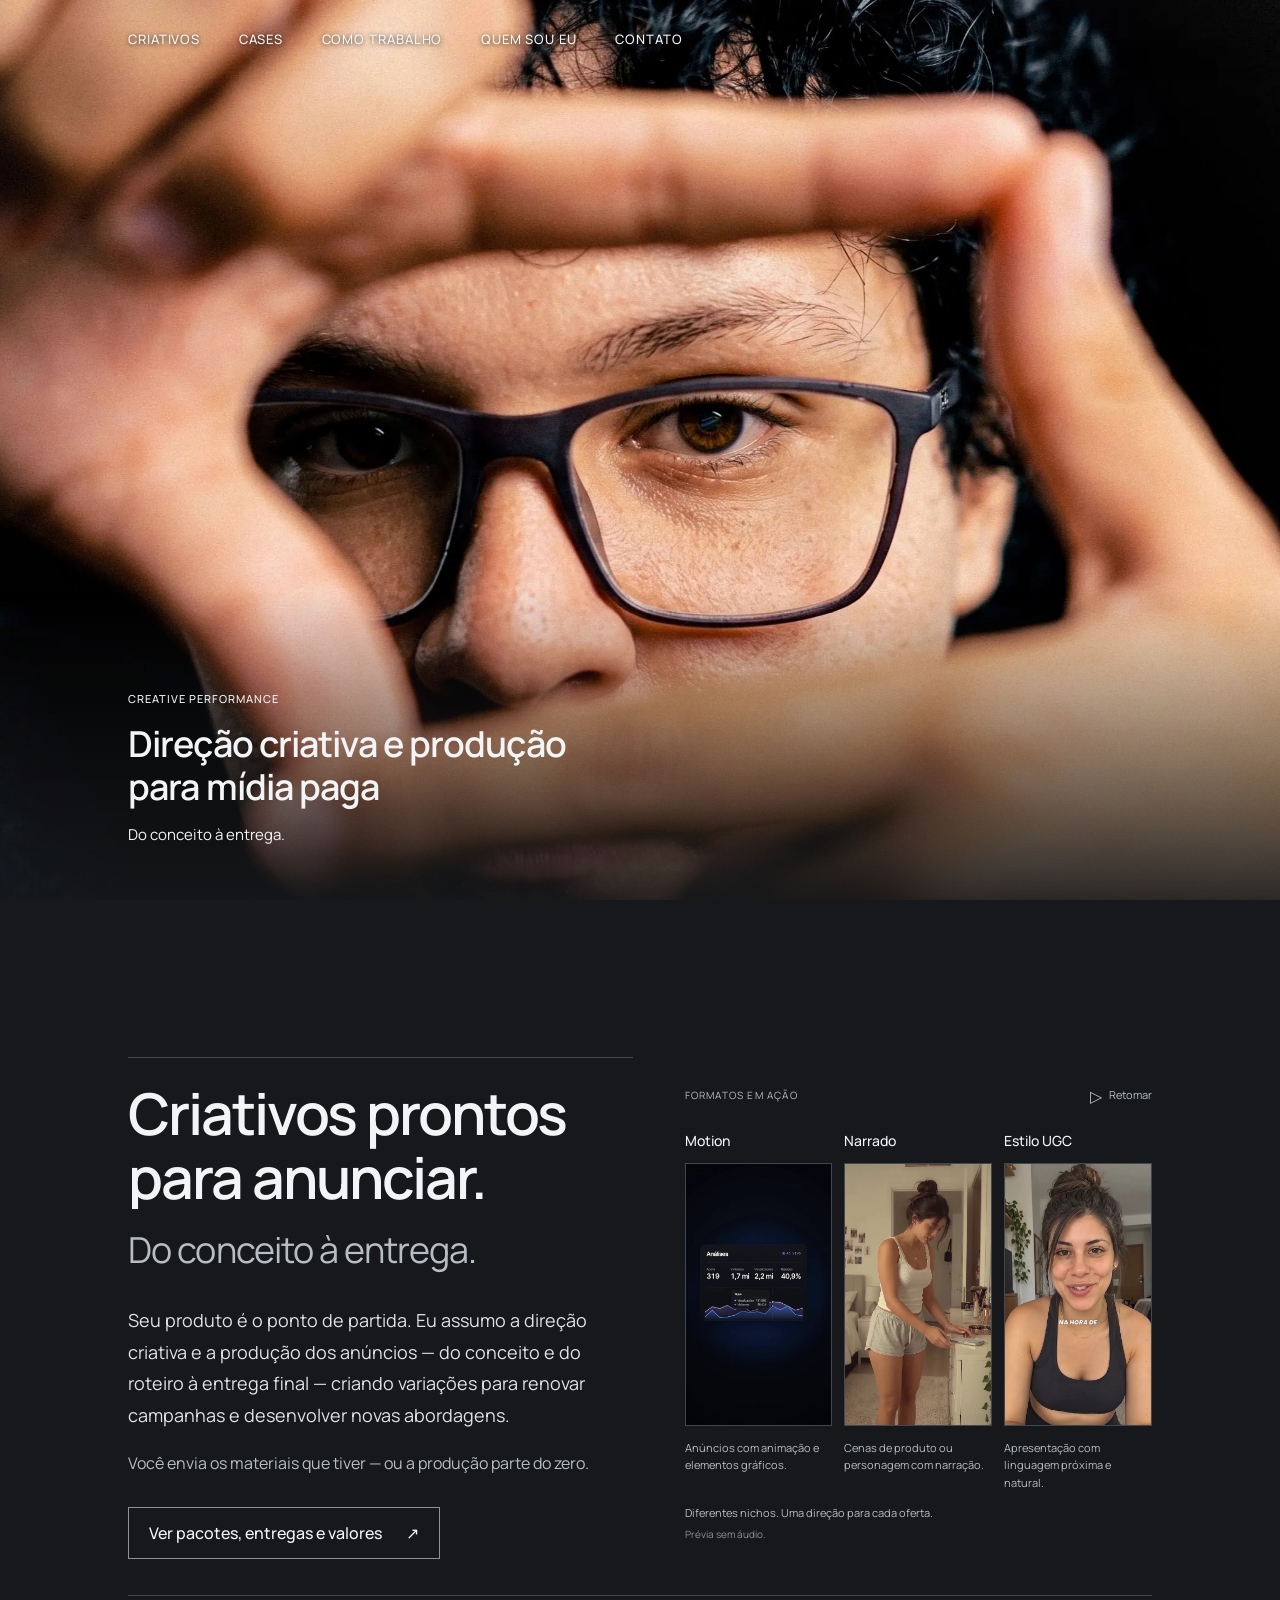
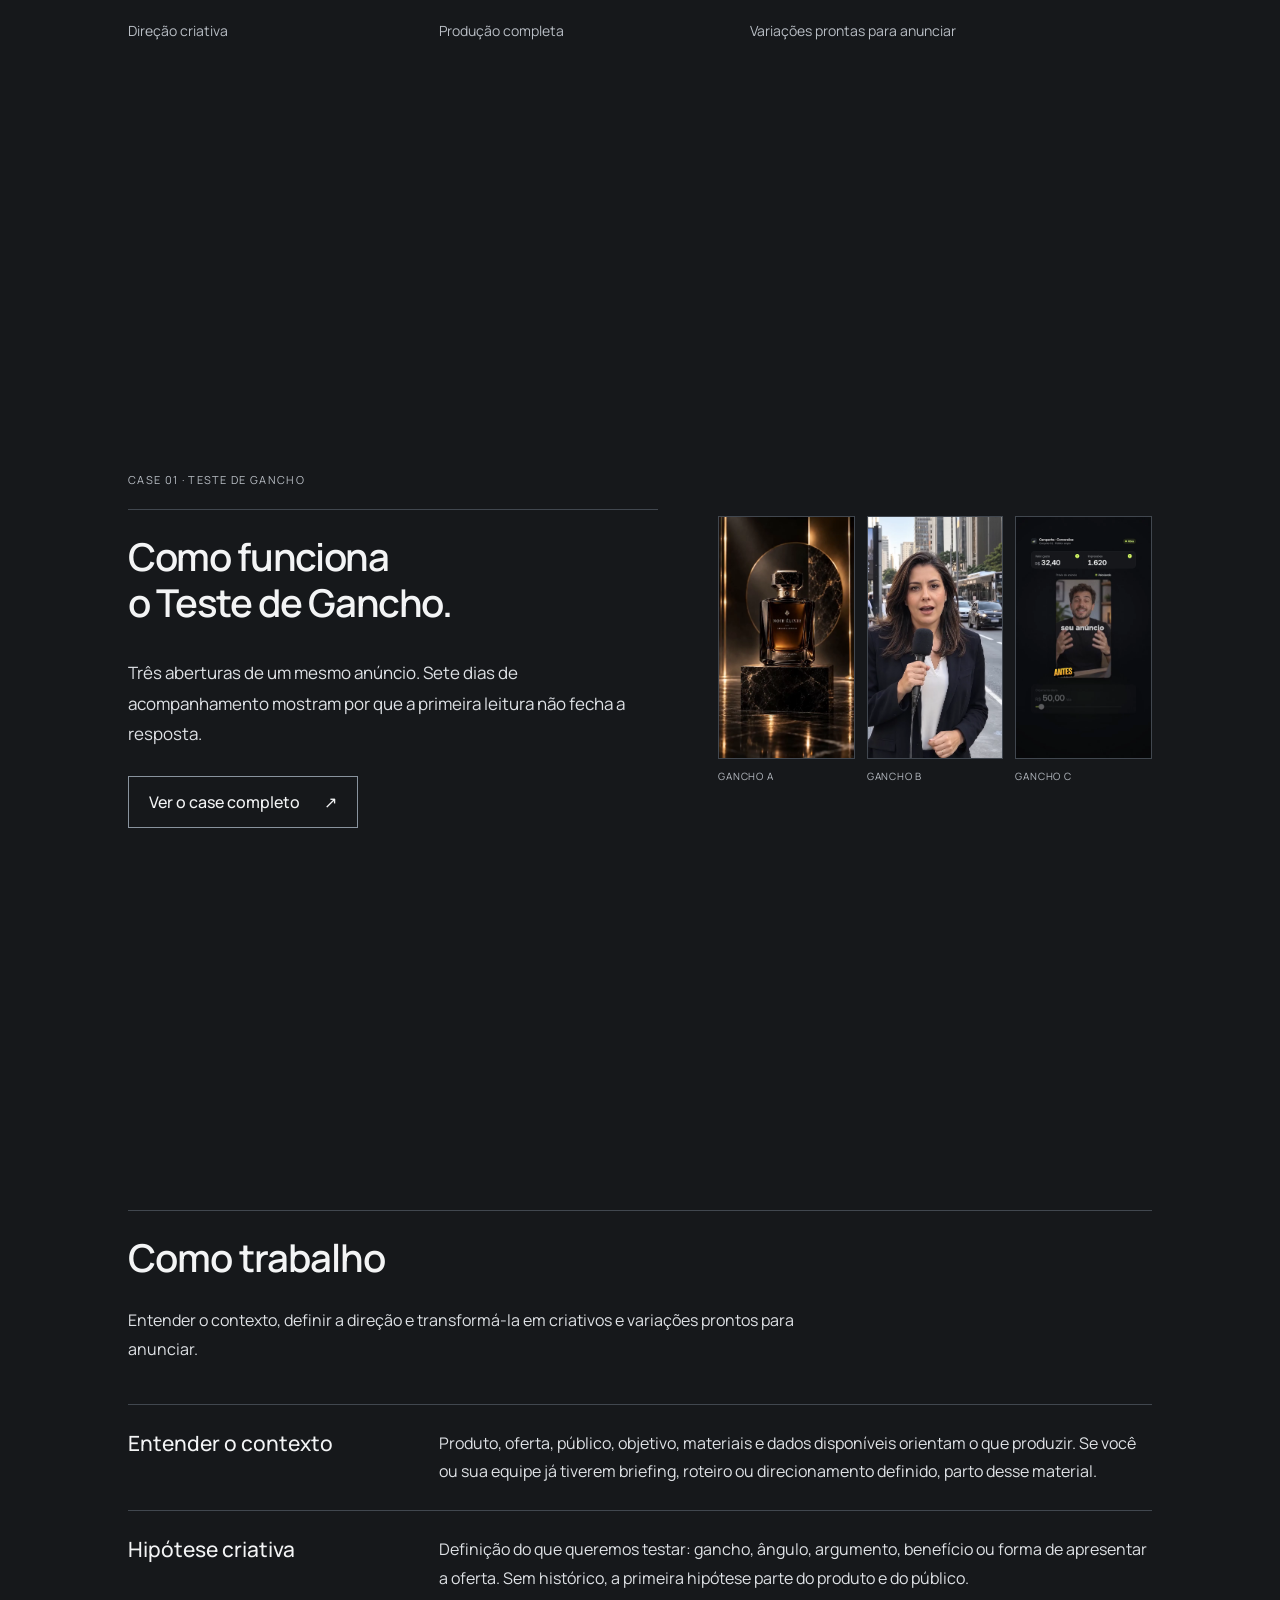
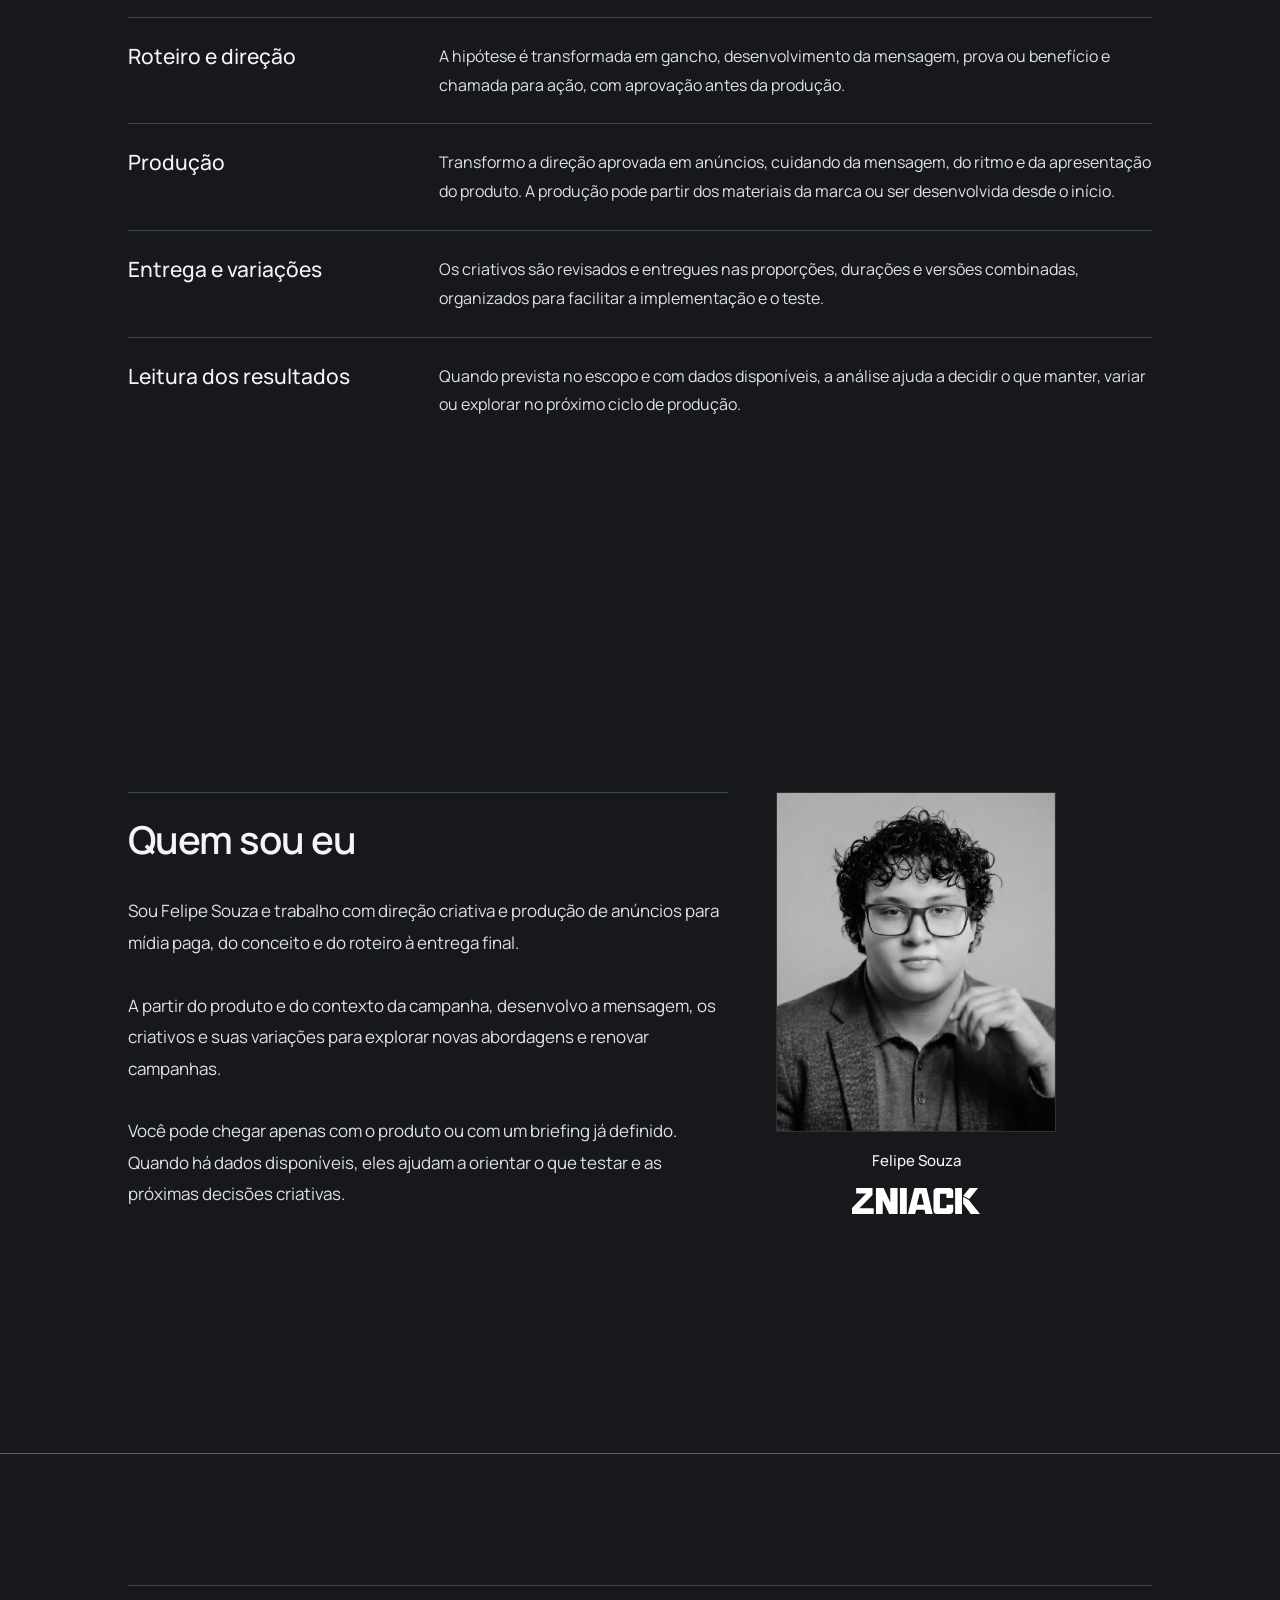
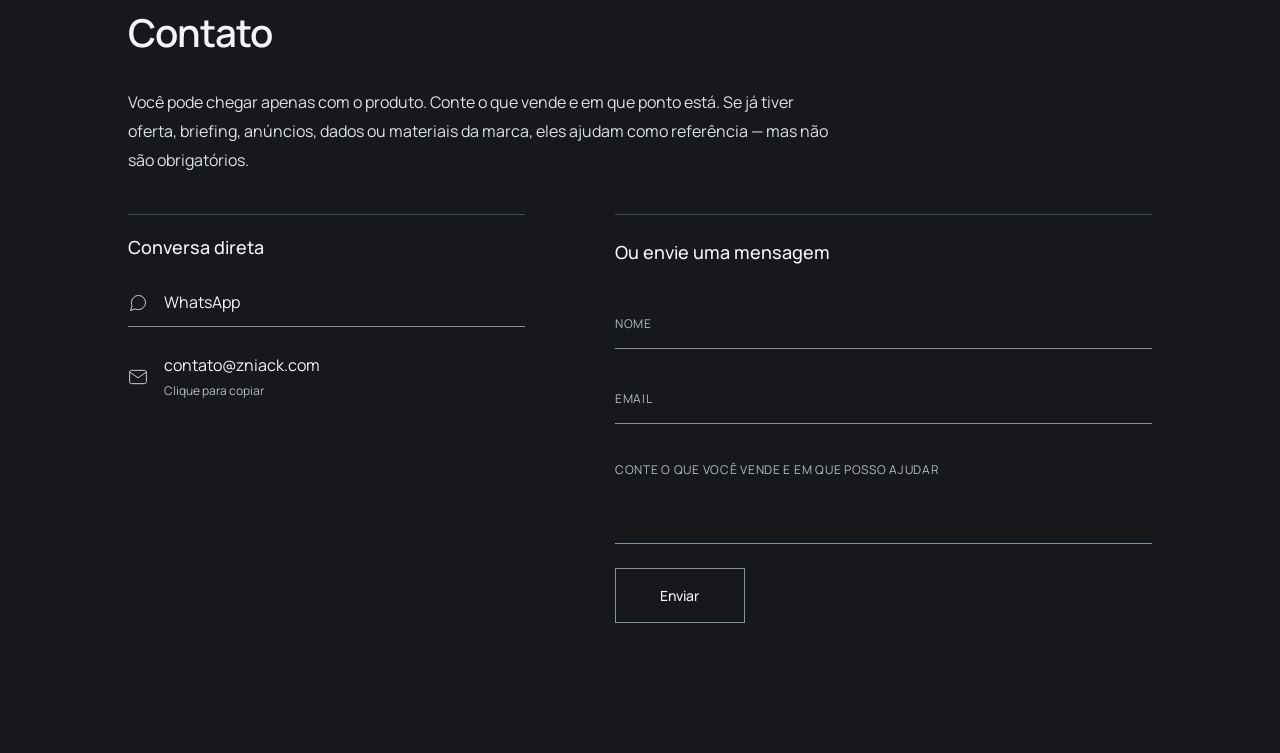
==== commit 6ba612e6: "Add ad format showcase and reorder main site sections" ====
--- a/index.html
+++ b/index.html
@@ -1,208 +1,201 @@
-<!DOCTYPE html>
-<html lang="pt-BR" data-brand-direction="corte">
-<head>
-  <meta charset="utf-8">
-  <meta name="viewport" content="width=device-width,initial-scale=1">
-  <meta name="description" content="Direção criativa e produção de anúncios, do conceito e roteiro à entrega final. Conheça os pacotes de criativos para mídia paga do Zniack.">
-  <title>Criativos para tráfego pago — Direção e produção | Zniack</title>
-  <link rel="canonical" href="https://criativos.zniack.com/">
-  <meta property="og:locale" content="pt_BR">
-  <meta property="og:type" content="website">
-  <meta property="og:site_name" content="Zniack">
-  <meta property="og:title" content="Criativos prontos para anunciar. Do conceito à entrega.">
-  <meta property="og:description" content="Direção criativa e produção de anúncios para mídia paga. Conheça os pacotes e veja os criativos completos.">
-  <meta property="og:url" content="https://criativos.zniack.com/">
-  <meta property="og:image" content="https://criativos.zniack.com/assets/compartilhamento-corte.jpg">
-  <meta property="og:image:width" content="1200">
-  <meta property="og:image:height" content="630">
-  <meta property="og:image:alt" content="Zniack: criativos prontos para anunciar, do conceito à entrega.">
-  <meta name="twitter:card" content="summary_large_image">
-  <meta name="twitter:title" content="Criativos prontos para anunciar. Do conceito à entrega.">
-  <meta name="twitter:description" content="Direção criativa e produção de anúncios para mídia paga.">
-  <meta name="twitter:image" content="https://criativos.zniack.com/assets/compartilhamento-corte.jpg">
-  <link rel="icon" href="favicon.ico" sizes="any">
-  <link rel="icon" type="image/png" href="assets/favicon-32.png" sizes="32x32">
-  <link rel="apple-touch-icon" href="assets/apple-touch-icon.png" sizes="180x180">
-  <script id="reload-top">
-    (function () {
-      var navigation = performance.getEntriesByType('navigation')[0];
-      if (!navigation || navigation.type !== 'reload') return;
-      if ('scrollRestoration' in history) history.scrollRestoration = 'manual';
-      if (location.hash) history.replaceState(null, '', location.pathname + location.search);
-      window.addEventListener('pageshow', function () {
-        window.scrollTo({ top: 0, left: 0, behavior: 'instant' });
-      }, { once: true });
-      window.addEventListener('pagehide', function () {
-        if ('scrollRestoration' in history) history.scrollRestoration = 'auto';
-      }, { once: true });
-    })();
-  </script>
-  <script id="motion-preview">
-    if (location.hostname === '127.0.0.1' || location.hostname === 'criativos.zniack.com') {
-      var motionMode = new URLSearchParams(location.search).get('motion');
-      if (motionMode === 'on') document.documentElement.classList.add('motion-preview');
-      if (motionMode === 'off') document.documentElement.classList.add('motion-off');
-    }
-  </script>
-  <style id="first-paint">
-    html{background:#16181b}
-  </style>
-  <script id="font-reveal">
-    (function () {
-      var root = document.documentElement;
-      root.classList.add('fonts-pending');
-      if (!root.classList.contains('motion-off')) root.classList.add('js-motion');
-      var shown = false;
-      var fallback = window.setTimeout(show, 1800);
-      function show() {
-        if (shown) return;
-        shown = true;
-        window.clearTimeout(fallback);
-        root.classList.add('fonts-ready');
-        root.classList.remove('fonts-pending');
-        window.dispatchEvent(new Event('landing:fonts-ready'));
-      }
-      document.addEventListener('DOMContentLoaded', function () {
-        if (!document.fonts || !document.fonts.load) return show();
-        Promise.all([
-          document.fonts.load('600 64px Manrope', 'Criativos prontos para anunciar'),
-          document.fonts.load('400 18px Manrope', 'Seu produto é o ponto de partida')
-        ]).then(show, show);
-      }, { once: true });
-    })();
-  </script>
-  <link rel="preload" href="assets/fonts/manrope-latin.woff2" as="font" type="font/woff2" crossorigin>
-  <script id="clarity-tracking">
-    if (location.hostname === 'criativos.zniack.com') {
-      (function(c,l,a,r,i,t,y){
-        c[a]=c[a]||function(){(c[a].q=c[a].q||[]).push(arguments)};
-        t=l.createElement(r);t.async=1;t.src='https://www.clarity.ms/tag/'+i;
-        y=l.getElementsByTagName(r)[0];y.parentNode.insertBefore(t,y);
-      })(window, document, 'clarity', 'script', 'ypithfjqi0');
-    }
-  </script>
-  <link rel="stylesheet" href="style.css?v=20260928-motion-default-1">
-  <link rel="stylesheet" href="corte.css?v=20260930-1">
-  <link rel="stylesheet" href="corte-editorial.css?v=20261004-respiro-1">
-  <script src="main.js?v=20260930-1" defer></script>
-  <script src="sticky-cta.js?v=20260927a" defer></script>
-  <script src="tracking.js?v=20261004-pixel-zniack" defer></script>
-<link rel="stylesheet" href="fluxo.css?v=20261004-gancho-2"><link rel="stylesheet" href="entrada-case.css?v=20261005-publicacao">
-</head>
-<body data-application="landing">
-  <a class="skip" href="#conteudo">Ir para o conteúdo</a>
-  <header class="header wrap">
-    <a class="logo" href="#inicio" aria-label="Zniack, início"><span class="signature-d1"><img src="assets/zniack-d1-branco.svg" alt="Zniack" width="1754" height="361" decoding="async" fetchpriority="high"></span></a>
-    <a href="#pacotes" class="header-link">Conhecer os pacotes <span aria-hidden="true">↓</span></a>
-  </header>
-  <main id="conteudo">
-    <section id="inicio" class="hero wrap">
-      <div class="hero-copy">
-        <h1><a class="hero-title-link" href="#pacotes">Criativos prontos<br>para anunciar.</a><br><span><a class="hero-subtitle-link" href="#pacotes">Do conceito à entrega.</a></span></h1>
-        <p class="lead">Seu produto é o ponto de partida. Eu assumo a direção criativa e a produção dos anúncios — do conceito e do roteiro à entrega final — criando variações para renovar campanhas e desenvolver novas abordagens.</p>
-        <p class="hero-input-note">Você envia os materiais que tiver — ou a produção parte do zero.</p>
-        <div class="actions"><a class="button primary" data-whatsapp="geral" href="https://wa.me/5564992907301?text=Quero%20conversar%20sobre%20os%20pacotes%20de%20criativos." target="_blank" rel="noopener noreferrer">Conversar no WhatsApp <span aria-hidden="true">↗</span></a><a class="text-link" href="#pacotes">Ver entregas e valores <span aria-hidden="true">↓</span></a></div>
-        <p class="micro">Você fala diretamente com Felipe, da direção à entrega.</p>
-      </div>
-    </section>
-
-    <div class="principles wrap"><a href="#pacotes"><span>Direção criativa</span></a><a href="#pacotes"><span>Produção completa</span></a><a href="#pacotes"><span>Variações prontas para anunciar</span></a></div>
-
-    <section id="pacotes" class="section wrap">
- <div class="section-head"><div><p class="eyebrow">01 — PACOTES DE CRIATIVOS</p><h2>Escolha a entrega.<br>A direção parte do seu produto.</h2></div><p>O pacote define volume, formatos e revisões. A mensagem e a linguagem visual são desenvolvidas a partir do seu produto, público e oferta.</p></div>
- <div class="package-grid all-packages"><article class="package featured">
-            <div class="package-top"><span class="tag muted">ENTREGA EM 48H</span></div>
-            <h3>Teste de Gancho</h3><p class="package-intro">Uma versão-base e duas novas aberturas, mantendo o corpo e a chamada para ação consistentes.</p>
-            <div class="price">R$ 350 <span>por pacote</span><small>Pix ou cartão em até 6x</small></div>
-            <ul class="deliverables"><li><b>1</b><span>formato à escolha: Motion, Criativo narrado ou Estilo UGC</span></li><li><b>1</b><span>versão-base com o conceito central</span></li><li><b>2</b><span>novas variações de gancho</span></li><li><b>3</b><span>vídeos finalizados, prontos para anunciar</span></li></ul>
-            <p class="package-detail"><strong>2 rodadas de revisão incluídas:</strong> uma no roteiro e outra na versão-base, antes de produzir os dois novos ganchos. Legendas e trilha sonora incluídas.</p>
-            <p class="deadline"><strong>48 horas para entregar o pacote.</strong> A partir do alinhamento do briefing.</p>
-            <a class="button secondary" data-whatsapp="teste" href="https://wa.me/5564992907301?text=Quero%20conversar%20sobre%20o%20Teste%20de%20Gancho%20de%20R%24%20350." target="_blank" rel="noopener noreferrer">Quero o Teste de Gancho <span aria-hidden="true">↗</span></a>
-          </article>
-        <article class="package" id="outros-pacotes">
-          <div class="package-top"><span class="tag muted">ENTREGA EM 72H</span></div>
-          <h3>Validação Criativa</h3><p class="package-intro">Três criativos-base em formatos diferentes, cada um com duas novas variações de gancho.</p>
-          <div class="price">R$ 900 <span>por pacote</span><small>Pix ou cartão em até 6x</small></div>
-          <ul class="deliverables"><li><b>1</b><span>versão-base + 2 ganchos em Motion</span></li><li><b>1</b><span>versão-base + 2 ganchos em Criativo narrado</span></li><li><b>1</b><span>versão-base + 2 ganchos em Estilo UGC</span></li><li><b>9</b><span>criativos finalizados, prontos para anunciar</span></li></ul>
-          <p class="package-detail"><strong>3 rodadas de revisão incluídas.</strong> Direção criativa, roteiro, produção e finalização incluídos.</p>
-          <p class="deadline"><strong>72 horas para entregar o pacote.</strong> A partir do alinhamento do briefing.</p>
-          <a class="button secondary" data-whatsapp="validacao" href="https://wa.me/5564992907301?text=Quero%20conversar%20sobre%20o%20pacote%20Valida%C3%A7%C3%A3o%20Criativa%20de%20R%24%20900%20com%209%20criativos." target="_blank" rel="noopener noreferrer">Quero a Validação Criativa <span aria-hidden="true">↗</span></a>
-        </article>
-        <article class="package">
-          <div class="package-top"><span class="tag muted">9 CRIATIVOS COMPLETOS</span></div>
-          <h3>Escala 3-3-3</h3><p class="package-intro">Nove conceitos distintos, cada um com seu roteiro, distribuídos em três formatos.</p>
-          <div class="price">R$ 2.000 <span>por pacote</span><small>Pix ou cartão em até 6x</small></div>
-          <ul class="deliverables"><li><b>3</b><span>anúncios em Estilo UGC</span></li><li><b>3</b><span>criativos narrados</span></li><li><b>3</b><span>anúncios em Motion</span></li><li><b>9</b><span>criativos completos em três formatos</span></li></ul>
-          <p class="package-detail"><strong>6 rodadas de revisão incluídas:</strong> duas para cada formato. Roteiro, produção e finalização das nove peças incluídos.</p>
-          <p class="deadline"><strong>Pacote completo em 6 dias corridos.</strong> Após o alinhamento do briefing, você recebe um lote de 3 criativos a cada 48 horas.</p>
-          <a class="button secondary" data-whatsapp="escala" href="https://wa.me/5564992907301?text=Quero%20conversar%20sobre%20o%20Escala%203-3-3%20de%20R%24%202.000." target="_blank" rel="noopener noreferrer">Quero o Escala 3-3-3 <span aria-hidden="true">↗</span></a>
-        </article>
-      </div>
-<p class="delivery-note">Em todos os pacotes, cada criativo inclui a versão vertical (9:16) e uma adaptação para Feed (1:1 ou 4:5).</p>
-      <section class="retainer" aria-labelledby="retainer-title">
-        <div class="retainer-head">
-          <div><h3 id="retainer-title">PRECISA DE PRODUÇÃO CONTÍNUA?</h3></div>
-          <p>Produção recorrente para manter a campanha abastecida com novos criativos todas as semanas.</p>
-        </div>
-        <div class="retainer-options" aria-label="Opções de produção recorrente">
-          <div class="retainer-option"><h4>Retainer Criativo 4</h4><span>4 criativos/mês</span><span>1 por semana</span><strong>R$ 850 <small>/mês</small></strong></div>
-          <div class="retainer-option"><h4>Retainer Criativo 12</h4><span>12 criativos/mês</span><span>3 por semana</span><strong>R$ 2.400 <small>/mês</small></strong></div>
-          <div class="retainer-option"><h4>Retainer Criativo 24</h4><span>24 criativos/mês</span><span>6 por semana</span><strong>R$ 4.500 <small>/mês</small></strong></div>
-        </div>
-        <a class="button secondary" data-whatsapp="retainer" href="https://wa.me/5564992907301?text=Quero%20conversar%20sobre%20produ%C3%A7%C3%A3o%20recorrente%20de%20criativos." target="_blank" rel="noopener noreferrer">Conversar sobre produção recorrente <span aria-hidden="true">↗</span></a>
-      </section>
-      <p class="scope-note">Precisa de outra composição? Outros pacotes e propostas personalizadas estão disponíveis sob consulta.</p>
-    </section><section id="metodo" class="section wrap">
-      <div class="section-head"><div><p class="eyebrow">02 — COMO AS DECISÕES SÃO TOMADAS</p><h2>Da hipótese<br>ao próximo teste.</h2></div><p>Oferta, público, objetivo e dados disponíveis ajudam a decidir qual mensagem ou apresentação merece ser testada.</p></div>
-      <div class="method-grid"><article><span class="step">01</span><h3>Entender o contexto</h3><p>Reunir oferta, público, objetivo, materiais e dados disponíveis antes de decidir o que produzir.</p></article><article><span class="step">02</span><h3>Definir uma hipótese</h3><p>Escolher o que queremos testar: gancho, ângulo, argumento, benefício ou forma de apresentar a oferta.</p></article><article><span class="step">03</span><h3>Produzir e preparar o teste</h3><p>Transformar a direção em roteiros, peças e variações identificadas. Quando os resultados estão disponíveis, eles ajudam a formular o próximo plano de ação.</p></article></div>
-      <div class="insight"><span class="tiny">BRIEFING PRONTO</span><p>Se você, sua agência ou seu gestor já tiver briefing, roteiro ou direcionamento criativo definido, parto direto para a produção seguindo esse material e o escopo combinado.</p></div>
-    </section>
-
-    <section id="exemplos" class="section wrap examples-section">
-      <div class="section-head"><div><p class="eyebrow">03 — EXEMPLO VISUAL</p><h2>Três ganchos para<br>o mesmo anúncio.</h2></div><p>A direção de cada projeto parte do seu produto e do contexto da campanha.</p></div>
-      <div class="examples-grid">
-        <article class="featured-demo" aria-labelledby="hook-demo-title">
-            <div class="featured-demo-copy"><p class="eyebrow">TESTE DE GANCHO</p><h3 id="hook-demo-title">Uma base.<br>Duas novas aberturas.</h3><p>Compare as três aberturas. O corpo do vídeo e a chamada para ação permanecem iguais.</p>
-            <a class="button secondary case-demo-link" href="case-teste-gancho/index.html">Ver o case completo <span aria-hidden="true">↗</span></a><p class="case-demo-caption">Veja o case: hipóteses, atenção e o que aprendemos com os três ganchos.</p>
-            <div class="segment-controls">
-              <div class="timeline" aria-label="Estrutura mantida entre os três arquivos"><span>GANCHO VARIA</span><span>CORPO MANTIDO</span><span>CTA MANTIDO</span></div>
-            </div>
-            </div>
-            <div class="demo-panel">
-              <div class="variant-picker" role="group" aria-label="Escolher versão do Teste de Gancho">
-                <button type="button" data-variant="a" aria-pressed="true">Gancho A</button><button type="button" data-variant="b" aria-pressed="false">Gancho B</button><button type="button" data-variant="c" aria-pressed="false">Gancho C</button>
-              </div>
-              <div class="video-stage" id="video-stage">
-                <video id="creative-video" playsinline preload="none" poster="media/gancho-a-first.webp?v=20260927-final-crf20" aria-label="Criativo completo, Gancho A" aria-hidden="true"></video>
-                <button id="video-play" class="video-play" type="button" aria-label="Reproduzir Gancho A"><span class="video-play-icon" aria-hidden="true">▶</span></button>
-                <p id="video-status" class="video-status" role="status" hidden></p>
-              </div>
-              <div class="variant-content" aria-live="polite" aria-atomic="true"><span id="variant-label" class="tiny">GANCHO A · CONTRASTE · VALOR PERCEBIDO</span></div>
-            </div>
-
-        </article>
-
-      </div>
-          </section><section class="about wrap"><img src="assets/felipe.webp" alt="Felipe Souza, responsável pelo Zniack" width="600" height="722" loading="lazy"><div><p class="eyebrow">QUEM CONDUZ O SEU PROJETO</p><h2>Felipe Souza.<br><span>Direção e produção.</span></h2><p>Sou Felipe Souza e trabalho com direção criativa e produção de anúncios para mídia paga, do conceito e do roteiro à entrega final.</p><p>A partir do produto e do contexto da campanha, desenvolvo a mensagem, os criativos e suas variações para explorar novas abordagens e renovar campanhas.</p><p>Você pode chegar apenas com o produto ou com um briefing já definido. Quando há dados disponíveis, eles ajudam a orientar o que testar e as próximas decisões criativas.</p><a class="text-link" data-whatsapp="geral" href="https://wa.me/5564992907301?text=Quero%20conversar%20sobre%20os%20pacotes%20de%20criativos." target="_blank" rel="noopener noreferrer">Conversar sobre meu projeto ↗</a></div></section>
-
-    <section id="duvidas" class="section wrap faq-section">
-      <div><p class="eyebrow">04 — ANTES DE COMEÇAR</p><h2>Dúvidas<br> frequentes.</h2><p>Escopo e expectativas alinhados desde o primeiro contato.</p></div>
-      <div class="faq-list">
-        <details open><summary>O que preciso enviar? Vou ter que gravar?</summary><p>Para começar a conversa, basta dizer o que você vende. Se hoje você tem apenas o produto, tudo bem. Oferta, briefing, anúncios anteriores, dados, fotos, vídeos e arquivos da marca ajudam como referência quando existem, mas não são obrigatórios.</p><p>Você só grava se quiser participar do anúncio. Quando não há materiais, assumo o conceito, o roteiro, as cenas, a narração e a finalização.</p></details>
-        <details><summary>O que eu recebo na prática?</summary><p>Os criativos finalizados, prontos para uso no escopo acordado. Os vídeos incluem edição, legendas e trilha sonora. No Teste de Gancho, são três criativos no formato escolhido: uma versão-base e duas variações de gancho. Na Validação Criativa, são nove criativos: Motion, Criativo narrado e Estilo UGC, cada um com uma versão-base e duas variações de gancho. No Escala 3-3-3, são nove conceitos completos e distintos distribuídos nesses três formatos.</p><p>Cada conceito é entregue em 9:16 e em uma adaptação para Feed (1:1 ou 4:5, conforme a necessidade da campanha). As quantidades dos pacotes se referem aos criativos, não ao total de arquivos exportados. Outras proporções ou adaptações especiais podem ser orçadas separadamente.</p><p>Sou responsável por garantir os direitos de uso dos elementos utilizados na produção para o escopo acordado. A documentação de licença de uso das trilhas sonoras acompanha a entrega.</p></details>
-        <details><summary>Como funcionam os prazos de entrega?</summary><p>O prazo começa no alinhamento do briefing: 48 horas no Teste de Gancho e 72 horas na Validação Criativa. No Escala 3-3-3, a entrega completa leva 6 dias corridos, em lotes de 3 criativos a cada 48 horas. Nos Retainers Criativos, combinamos os dias de entrega no fechamento, conforme a frequência semanal escolhida.</p><p>O tempo aguardando suas respostas ou aprovações não entra na contagem. Mudanças de escopo têm prazo combinado antes da execução.</p></details>
-        <details><summary>Como funcionam a aprovação e os ajustes?</summary><p>O Teste de Gancho inclui duas rodadas de revisão: a primeira para validar o roteiro; a segunda após a produção da versão-base. Com essa base aprovada, produzo as duas novas variações de gancho.</p><p>A Validação Criativa inclui três rodadas de revisão. O Escala 3-3-3 inclui seis rodadas: duas para cada formato — Estilo UGC, Criativo narrado e Motion. Em cada grupo, uma rodada valida os roteiros ou a estrutura e outra valida a produção. São duas rodadas por grupo, não por peça.</p><p>Você reúne os ajustes de cada etapa em um retorno. Mudanças de conceito após aprovação ou entregas adicionais são combinadas separadamente.</p></details>
-        <details><summary>Quais são as formas de pagamento?</summary><p>Pix ou cartão de crédito, com parcelamento em até 6x. As condições são confirmadas no fechamento.</p></details>
-        <details><summary>E se eu ainda não tiver anúncios ou métricas?</summary><p>Começamos pelo produto e pelo contexto que você já conhece. Público, oferta e primeira direção criativa podem ser alinhados na conversa. Quando não há histórico de campanha, a produção parte de uma hipótese inicial.</p></details>
-        <details><summary>Como minhas métricas entram no trabalho?</summary><p>Elas ajudam a formular e priorizar hipóteses criativas: qual mensagem explorar, o que manter e qual variação testar. Analiso os números em relação ao objetivo e ao histórico da campanha. Um indicador isolado não explica sozinho o desempenho.</p><p>A produção parte dessa direção. Análises posteriores e ciclos contínuos de acompanhamento são definidos na proposta.</p></details>
-        <details><summary>Se eu contratar, vou vender mais?</summary><p>O trabalho busca melhorar a forma de apresentar sua oferta e criar novas possibilidades de teste. Vendas também dependem do produto, preço, público, investimento, página de destino e atendimento, por isso nenhum pacote garante aumento de vendas. No Escala 3-3-3, o nome se refere ao volume de criativos produzidos.</p><p>Assumo a responsabilidade pela direção e execução criativa dentro do escopo contratado. Se a gestão de tráfego também for contratada, atuo nas decisões de campanha definidas na proposta.</p></details>
-        <details><summary>Você também faz a gestão do tráfego?</summary><p>Sim, sob consulta. Conversamos sobre sua necessidade e definimos o escopo na proposta.</p></details>
-        <details><summary>Existem outros pacotes?</summary><p>Sim. Teste de Gancho, Validação Criativa e Escala 3-3-3 são os pacotes de entrega pontual apresentados na página. Para produção contínua, há também os Retainers Criativos. Outros pacotes e propostas personalizadas estão disponíveis sob consulta, conforme sua oferta, os formatos necessários e o momento da campanha.</p></details>
-      </div>
-    </section>
-    <section class="closing wrap"><p class="eyebrow">VAMOS COMEÇAR PELO SEU PRODUTO</p><h2>Conte o que você vende.<br><span>A direção começa aí.</span></h2><p>Você pode chegar apenas com o produto.<br>O restante é alinhado na conversa.</p><a class="button primary" data-whatsapp="geral" href="https://wa.me/5564992907301?text=Quero%20conversar%20sobre%20os%20pacotes%20de%20criativos." target="_blank" rel="noopener noreferrer">Conversar no WhatsApp <span aria-hidden="true">↗</span></a></section>
-  </main>
-  <div class="sticky-cta" id="sticky-cta" hidden><p><strong>Fale direto com Felipe</strong>Pacotes a partir de R$ 350</p><a class="button primary" data-whatsapp="geral" href="https://wa.me/5564992907301?text=Quero%20conversar%20sobre%20os%20pacotes%20de%20criativos." target="_blank" rel="noopener noreferrer">WhatsApp <span aria-hidden="true">↗</span></a></div>
-  <footer class="wrap footer"><a class="logo" href="#inicio" aria-label="Zniack, início"><span class="signature-d1"><img src="assets/zniack-d1-branco.svg" alt="Zniack" width="1754" height="361" decoding="async" loading="lazy"></span></a><span>Felipe Souza · Creative Performance</span><a href="mailto:contato@zniack.com">contato@zniack.com</a></footer>
-</body>
-</html>
+<!DOCTYPE html>
+<html lang="pt-br" data-brand-direction="corte" data-vitrine="grade">
+
+<head>
+    <meta charset="UTF-8">
+    <meta name="viewport" content="width=device-width, initial-scale=1.0">
+    <title>zniack | Direção criativa e produção para mídia paga</title>
+
+    <meta name="description"
+        content="Direção criativa e produção de anúncios, do conceito e roteiro à entrega final. Felipe Souza, zniack.">
+    <meta name="keywords"
+        content="creative performance, direção criativa, criativos para mídia paga, anúncios, tráfego pago, Felipe Souza, zniack">
+    <meta name="author" content="Felipe Souza">
+    <link rel="canonical" href="https://www.zniack.com/">
+
+    <meta property="og:type" content="website">
+    <meta property="og:url" content="https://www.zniack.com/">
+    <meta property="og:title" content="zniack | Direção criativa e produção para mídia paga">
+    <meta property="og:description" content="Direção criativa e produção de anúncios, do conceito à entrega.">
+    <meta property="og:image" content="https://www.zniack.com/capa.webp">
+
+    <link rel="preload" as="image" href="capa.webp">
+
+    <link rel="stylesheet" href="tailwind-build.css">
+    <link rel="stylesheet" href="custom.css">
+    <link rel="stylesheet" href="criativos.css?v=20260919">
+    <link rel="preload" href="assets/manrope-latin.woff2" as="font" type="font/woff2" crossorigin>
+    <link rel="stylesheet" href="identidade-corte.css?v=20260930-2">
+  <link rel="stylesheet" href="marca-corte.css">
+
+<link rel="stylesheet" href="refinamento.css">
+<link rel="stylesheet" href="site-comum.css?v=20261002-publicacao">
+<link rel="stylesheet" href="movimento-fluido.css?v=20261002-publicacao">
+<link rel="stylesheet" href="criativos-intro.css?v=20261003-1">
+<link rel="stylesheet" href="entrada-case.css?v=20261005-publicacao">
+<link rel="stylesheet" href="vitrine.css?v=20261007-publicacao">
+<link rel="stylesheet" href="criativos-showcase.css?v=20261007-publicacao">
+</head>
+
+<body class="noise" data-application="principal" data-refinamento="corte">
+
+    <div id="transition-overlay"></div>
+
+    <header id="sticky-header" class="header-sticky">
+        <a href="#criativos" class="nav-link">Criativos</a>
+        <a href="#case-gancho" class="nav-link">Cases</a>
+        <a href="#trabalho" class="nav-link">Como trabalho</a>
+        <a href="#sobre" class="nav-link">Quem sou eu</a>
+        <a href="#contato" class="nav-link">Contato</a>
+    </header>
+
+    <main class="snap-container" id="main-scroll">
+        <section id="capa">
+            <img src="capa.webp" alt="Felipe Souza — zniack, direção criativa e produção para mídia paga" class="capa-img-full">
+            <div class="creative-cover-copy"><p class="cover-kicker">Creative Performance</p><h1 class="titulo-secao reveal-processed">Direção criativa e produção<br>para mídia paga</h1><p class="cover-subtitle">Do conceito à entrega.</p></div>
+        </section>
+
+        <section id="criativos" aria-labelledby="criativos-titulo">
+            <div class="criativos-intro w-full">
+                <div class="criativos-showcase-copy">
+                <h2 id="criativos-titulo" class="titulo-secao">Criativos prontos<br>para anunciar.</h2>
+                <p class="criativos-intro-subtitle">Do conceito à entrega.</p>
+                <p class="criativos-intro-copy">Seu produto é o ponto de partida. Eu assumo a direção criativa e a produção dos anúncios — do conceito e do roteiro à entrega final — criando variações para renovar campanhas e desenvolver novas abordagens.</p>
+                <p class="criativos-intro-note">Você envia os materiais que tiver — ou a produção parte do zero.</p>
+                <a class="criativos-intro-link" href="https://criativos.zniack.com/">Ver pacotes, entregas e valores <span aria-hidden="true">↗</span></a>
+                </div>
+                <div class="hero-showcase" aria-label="Exemplos dos formatos de criativos">    <div class="showcase-grid">
+      <div class="showcase-grid-heading"><p class="showcase-kicker">FORMATOS EM AÇÃO</p><button type="button" class="showcase-pause" data-grid-pause hidden aria-pressed="false" aria-label="Pausar prévias"><span aria-hidden="true">Ⅱ</span><span class="showcase-pause-text">Pausar</span></button></div>
+      <div class="showcase-cards"><figure class="showcase-card"><figcaption>Motion</figcaption><div class="showcase-card-film"><img loading="eager" src="media/showcase/motion-20261007.webp" alt="Primeiro frame da montagem de Motion" width="320" height="568" decoding="async"><video muted playsinline loop preload="none" data-grid-video="motion" data-src="media/showcase/motion-20261007.mp4" aria-hidden="true" tabindex="-1"></video></div><p>Anúncios com animação e elementos gráficos.</p></figure>
+<figure class="showcase-card"><figcaption>Narrado</figcaption><div class="showcase-card-film"><img loading="eager" src="media/showcase/narrado-20261007.webp" alt="Primeiro frame da montagem de Narrado" width="320" height="568" decoding="async"><video muted playsinline loop preload="none" data-grid-video="narrado" data-src="media/showcase/narrado-20261007.mp4" aria-hidden="true" tabindex="-1"></video></div><p>Cenas de produto ou personagem com narração.</p></figure>
+<figure class="showcase-card"><figcaption>Estilo UGC</figcaption><div class="showcase-card-film"><img loading="eager" src="media/showcase/ugc-20261007.webp" alt="Primeiro frame da montagem de Estilo UGC" width="320" height="568" decoding="async"><video muted playsinline loop preload="none" data-grid-video="ugc" data-src="media/showcase/ugc-20261007.mp4" aria-hidden="true" tabindex="-1"></video></div><p>Apresentação com linguagem próxima e natural.</p></figure></div>
+    </div>    <p class="showcase-caption">Diferentes nichos. Uma direção para cada oferta.<span>Prévia sem áudio.</span></p></div>
+                <ul class="criativos-intro-principles" aria-label="O que a produção inclui">
+                    <li>Direção criativa</li>
+                    <li>Produção completa</li>
+                    <li>Variações prontas para anunciar</li>
+                </ul>
+            </div>
+        </section>
+
+        <section id="case-gancho" aria-labelledby="case-gancho-titulo">
+            <div class="case-entry w-full fade-up">
+                <div class="case-entry-copy">
+                    <p class="case-entry-eyebrow">CASE 01 · TESTE DE GANCHO</p>
+                    <h2 id="case-gancho-titulo" class="titulo-secao">Como funciona<br>o Teste de Gancho.</h2>
+                    <p class="case-entry-description">Três aberturas de um mesmo anúncio. Sete dias de acompanhamento mostram por que a primeira leitura não fecha a resposta.</p>
+                    <a class="criativos-intro-link" href="case-teste-gancho/index.html">Ver o case completo <span aria-hidden="true">↗</span></a>
+                </div>
+                <a class="case-entry-films" href="case-teste-gancho/index.html" aria-label="Ver a comparação dos ganchos A, B e C">
+                    <figure><img src="case-teste-gancho/assets/gancho-a-first.webp" alt="Gancho A: contraste com uma cena de produto" width="720" height="1280" loading="lazy"><figcaption>GANCHO A</figcaption></figure>
+                    <figure><img src="case-teste-gancho/assets/gancho-b-first.webp" alt="Gancho B: abertura em formato de reportagem" width="720" height="1280" loading="lazy"><figcaption>GANCHO B</figcaption></figure>
+                    <figure><img src="case-teste-gancho/assets/gancho-c-first.webp" alt="Gancho C: diagnóstico de uma campanha" width="720" height="1280" loading="lazy"><figcaption>GANCHO C</figcaption></figure>
+                </a>
+            </div>
+        </section>
+
+        <section id="trabalho">
+            <div class="w-full">
+                <div class="fade-up">
+                    <h2 class="titulo-secao" style="margin-bottom: 25px;">Como trabalho</h2>
+                    <p class="comentario-trabalho mb-16">Entender o contexto, definir a direção e transformá-la em criativos e variações prontos para anunciar.
+                    </p>
+                </div>
+                <div class="list-container method-editorial flex flex-col gap-2 max-w-[600px]">
+                    <div class="list-item heavy-fade"><b>Entender o contexto</b><span class="method-copy">Produto, oferta, público, objetivo, materiais e dados disponíveis orientam o que produzir. Se você ou sua equipe já tiverem briefing, roteiro ou direcionamento definido, parto desse material.</span></div>
+                    <div class="list-item heavy-fade"><b>Hipótese criativa</b><span class="method-copy">Definição do que queremos testar: gancho, ângulo, argumento, benefício ou forma de apresentar a oferta. Sem histórico, a primeira hipótese parte do produto e do público.</span></div>
+                    <div class="list-item heavy-fade"><b>Roteiro e direção</b><span class="method-copy">A hipótese é transformada em gancho, desenvolvimento da mensagem, prova ou benefício e chamada para ação, com aprovação antes da produção.</span></div>
+                    <div class="list-item heavy-fade"><b>Produção</b><span class="method-copy">Transformo a direção aprovada em anúncios, cuidando da mensagem, do ritmo e da apresentação do produto. A produção pode partir dos materiais da marca ou ser desenvolvida desde o início.</span></div>
+                    <div class="list-item heavy-fade"><b>Entrega e variações</b><span class="method-copy">Os criativos são revisados e entregues nas proporções, durações e versões combinadas, organizados para facilitar a implementação e o teste.</span></div>
+                    <div class="list-item heavy-fade"><b>Leitura dos resultados</b><span class="method-copy">Quando prevista no escopo e com dados disponíveis, a análise ajuda a decidir o que manter, variar ou explorar no próximo ciclo de produção.</span></div>
+                </div>
+            </div>
+        </section>
+
+        <section id="sobre">
+            <div class="flex flex-col md:flex-row gap-12 items-start w-full fade-up">
+                <div class="w-full max-w-[600px]">
+                    <h2 class="titulo-secao">Quem sou eu</h2>
+                    <div class="texto-corpo">
+                        Sou Felipe Souza e trabalho com direção criativa e produção de anúncios para mídia paga, do conceito e do roteiro à entrega final.<br><br>
+                        A partir do produto e do contexto da campanha, desenvolvo a mensagem, os criativos e suas variações para explorar novas abordagens e renovar campanhas.<br><br>
+                        Você pode chegar apenas com o produto ou com um briefing já definido. Quando há dados disponíveis, eles ajudam a orientar o que testar e as próximas decisões criativas.
+                    </div>
+                </div>
+                <div class="flex flex-col items-center flex-none mt-8 md:mt-0 w-full md:w-auto">
+                    <div
+                        class="w-full aspect-[4/5] md:w-[280px] md:h-[340px] bg-[#1a1a1a] border border-white/10 overflow-hidden flex items-center justify-center text-white/30 text-xs relative">
+                        <img src="main.webp" loading="lazy" id="perfil-img" alt="Felipe Souza Zniack"
+                            class="w-full h-full object-cover object-center saturate-[.0] hover:saturate-100 transition-all duration-700 opacity-0">
+                    </div>
+                    <span class="nome-foto">Felipe Souza</span>
+                    <span class="signature"><span class="signature-d1"><img src="assets/zniack-d1-branco.svg" alt="Zniack" width="1754" height="361"></span></span>
+                </div>
+            </div>
+        </section>
+
+        <section id="contato">
+            <div class="w-full fade-up">
+                <h2 class="titulo-secao">Contato</h2>
+                <p class="comentario-trabalho mb-16">Você pode chegar apenas com o produto. Conte o que vende e em que ponto está. Se já tiver oferta, briefing, anúncios, dados ou materiais da marca, eles ajudam como referência — mas não são obrigatórios.</p>
+                <div class="contact-editorial flex flex-col gap-16 w-full max-w-[600px]">
+                    <div class="direct-contact flex flex-col gap-6 w-full">
+                        <h4 class="font-['Oswald'] tracking-[3px] text-white/50 text-xs uppercase">Conversa direta</h4>
+                        <div class="flex flex-col gap-4">
+                            <a href="https://api.whatsapp.com/send/?phone=5564992907301&text=Vim+pelo+seu+site+e+quero+conversar+sobre+direcao+criativa+e+producao+de+anuncios+para+midia+paga.&type=phone_number&app_absent=0"
+                                target="_blank" rel="noopener noreferrer" id="wa-link"
+                                class="flex items-center gap-4 text-[#d9d9d9] font-thin text-sm hover:text-white transition-all group w-max cursor-pointer">
+                                <svg width="20" height="20" viewBox="0 0 24 24" fill="none" stroke="currentColor"
+                                    stroke-width="1" class="group-hover:stroke-[#f3f3f3] transition-colors">
+                                    <path
+                                        d="M21 11.5a8.38 8.38 0 0 1-.9 3.8 8.5 8.5 0 0 1-7.6 4.7 8.38 8.38 0 0 1-3.8-.9L3 21l1.9-5.7a8.38 8.38 0 0 1-.9-3.8 8.5 8.5 0 0 1 4.7-7.6 8.38 8.38 0 0 1 3.8-.9h.5a8.48 8.48 0 0 1 8 8v.5z">
+                                    </path>
+                                </svg>
+                                <span class="group-hover:translate-x-1 transition-transform">WhatsApp</span>
+                                <span
+                                    class="opacity-0 -translate-x-4 group-hover:opacity-100 group-hover:translate-x-0 transition-all duration-300 text-[10px] font-['Oswald'] uppercase tracking-[2px] text-[#f3f3f3] ml-2 flex items-center gap-1">
+                                    Iniciar chat
+                                    <svg width="12" height="12" viewBox="0 0 24 24" fill="none" stroke="currentColor"
+                                        stroke-width="2">
+                                        <path d="M5 12h14M12 5l7 7-7 7" />
+                                    </svg>
+                                </span>
+                            </a>
+                            <div class="flex items-center gap-4 text-[#d9d9d9] font-thin text-sm">
+                                <svg width="20" height="20" viewBox="0 0 24 24" fill="none" stroke="currentColor"
+                                    stroke-width="1">
+                                    <path
+                                        d="M4 4h16c1.1 0 2 .9 2 2v12c0 1.1-.9 2-2 2H4c-1.1 0-2-.9-2-2V6c0-1.1.9-2 2-2z">
+                                    </path>
+                                    <polyline points="22,6 12,13 2,6"></polyline>
+                                </svg>
+                                <button type="button" id="copy-email" class="hover:text-white transition" aria-label="Copiar e-mail contato@zniack.com" title="Copiar e-mail"><span class="email-address">contato@zniack.com</span><span class="email-copy-hint" aria-hidden="true">Clique para copiar</span></button>
+                                <span id="copy-email-status" role="status" aria-live="polite" style="font-size: 12px;"></span>
+                            </div>
+                            <!-- ALTERADO: cor do hover branca (#f3f3f3), mensagem do wa.me atualizada, id adicionado para touch mobile -->
+                        </div>
+                    </div>
+                    <form id="contact-form" action="https://formspree.io/f/mzdyewrp" method="POST"
+                        class="flex flex-col gap-8 w-full"><h3 class="form-heading">Ou envie uma mensagem</h3>
+                        <input type="text" name="name" required placeholder="NOME" aria-label="Nome"
+                            class="bg-transparent border-b border-white/10 p-2 text-xs font-['Oswald'] tracking-[2px] focus:outline-none focus:border-white transition">
+                        <input type="email" name="email" required placeholder="EMAIL" aria-label="Email"
+                            class="bg-transparent border-b border-white/10 p-2 text-xs font-['Oswald'] tracking-[2px] focus:outline-none focus:border-white transition">
+                        <textarea name="message" required placeholder="CONTE O QUE VOCÊ VENDE E EM QUE POSSO AJUDAR" aria-label="Mensagem"
+                            class="bg-transparent border-b border-white/10 p-2 text-xs font-['Oswald'] tracking-[2px] h-24 focus:outline-none focus:border-white transition resize-none"></textarea>
+                        <button type="submit" aria-label="Enviar formulário"
+                            class="font-['Oswald'] text-[12px] tracking-[4px] border border-white/30 text-white/60 p-4 hover:border-white hover:text-white transition uppercase w-max mt-4">Enviar</button>
+                        <p id="form-status" role="status" aria-live="polite" aria-atomic="true" class="hidden font-['Oswald'] tracking-[2px] text-sm mt-2 text-[#d9d9d9]">
+                        </p>
+                    </form>
+                </div>
+            </div>
+        </section>
+
+    </main>
+    <script src="main.js?v=20261003-menu-criativos" defer></script>
+<script src="movimento-fluido.js?v=20261003-criativos" defer></script>
+<script src="vitrine.js?v=20261007-publicacao" defer></script>
+</body>
+
+</html>
--- a/custom.css
+++ b/custom.css
@@ -0,0 +1,898 @@
+        @font-face {
+            font-family: 'Skyer';
+            src: url('skyer.otf') format('opentype');
+            font-weight: normal;
+            font-style: normal;
+            font-display: swap;
+        }
+
+        :root {
+            --bg-color: #252525;
+            --text-main: #d9d9d9;
+            --text-light: #f3f3f3;
+            --text-sub: #e3e3e3;
+        }
+
+        .plyr__poster {
+            background-size: cover !important;
+            background-position: center !important;
+        }
+
+        .plyr__control--overlaid {
+            display: none !important;
+        }
+
+        body,
+        html {
+            margin: 0;
+            padding: 0;
+            background-color: var(--bg-color);
+            color: white;
+            font-family: 'Roboto', sans-serif;
+            overflow-x: hidden;
+            scroll-behavior: smooth;
+            position: relative;
+        }
+
+        .noise::after {
+            content: "";
+            position: fixed;
+            top: -50%;
+            left: -50%;
+            width: 200%;
+            height: 200%;
+            background-image: url("data:image/svg+xml,%3Csvg viewBox='0 0 200 200' xmlns='http://www.w3.org/2000/svg'%3E%3Cfilter id='noiseFilter'%3E%3CfeTurbulence type='fractalNoise' baseFrequency='0.85' numOctaves='3' stitchTiles='stitch'/%3E%3C/filter%3E%3Crect width='100%25' height='100%25' filter='url(%23noiseFilter)'/%3E%3C/svg%3E");
+            opacity: 0.01;
+            pointer-events: none;
+            z-index: 9998;
+            animation: noiseAnim 0.2s steps(2) infinite;
+            will-change: transform;
+            transform-style: preserve-3d;
+        }
+
+        @keyframes noiseAnim {
+            0% {
+                transform: translate(0, 0);
+            }
+
+            20% {
+                transform: translate(1%, 1%);
+            }
+
+            40% {
+                transform: translate(2%, -1%);
+            }
+
+            60% {
+                transform: translate(1%, -2%);
+            }
+
+            80% {
+                transform: translate(-2%, -2%);
+            }
+
+            100% {
+                transform: translate(0, 0);
+            }
+        }
+
+        .snap-container {
+            position: relative;
+        }
+
+        section {
+            min-height: 100vh;
+            padding: 20vh 10%;
+            display: flex;
+            flex-direction: column;
+            justify-content: center;
+            align-items: flex-start;
+            position: relative;
+        }
+
+        #capa {
+            height: 100vh;
+            min-height: 100vh;
+            padding: 0;
+            display: block;
+        }
+
+        .capa-img-full {
+            position: absolute;
+            top: 0;
+            left: 0;
+            width: 100%;
+            height: 100%;
+            object-fit: cover;
+            object-position: center;
+            z-index: 0;
+            opacity: 0;
+            transition: opacity 1s ease;
+        }
+
+        .header-sticky {
+            position: fixed;
+            top: 0;
+            left: 0;
+            width: 100%;
+            padding: 30px 10%;
+            z-index: 100;
+            background: transparent;
+            display: flex;
+            gap: 3rem;
+            will-change: top, transform;
+        }
+
+        .header-sticky::before {
+            content: '';
+            position: absolute;
+            top: 0;
+            left: 0;
+            width: 100%;
+            height: 100%;
+            z-index: -1;
+            backdrop-filter: blur(var(--blur-val, 0px)) saturate(var(--sat-val, 1));
+            -webkit-backdrop-filter: blur(var(--blur-val, 0px)) saturate(var(--sat-val, 1));
+
+            background-color: var(--bg-fade-col, transparent);
+
+            -webkit-mask-image: linear-gradient(to bottom, rgba(0, 0, 0, 1) 50%, rgba(0, 0, 0, 0) 100%);
+            mask-image: linear-gradient(to bottom, rgba(0, 0, 0, 1) 50%, rgba(0, 0, 0, 0) 100%);
+            pointer-events: none;
+        }
+
+        .nav-link {
+            color: rgba(255, 255, 255, 0.7);
+            font-family: 'Oswald', sans-serif;
+            font-size: 14px;
+            letter-spacing: 7px;
+            text-transform: uppercase;
+            text-decoration: none;
+            transition: color 0.3s ease;
+        }
+
+        .nav-link:hover {
+            color: rgba(255, 255, 255, 1);
+        }
+
+        #transition-overlay {
+            display: none;
+            position: fixed;
+            top: 0;
+            left: 0;
+            width: 100%;
+            height: 100%;
+            background: var(--bg-color);
+            z-index: 10000;
+            opacity: 0;
+            transition: opacity 0.2s ease-in-out;
+        }
+
+        .titulo-secao {
+            font-family: 'Oswald', sans-serif;
+            letter-spacing: 0.39em;
+            color: white;
+            font-size: 18px;
+            text-transform: uppercase;
+            font-weight: 200;
+            margin: 0 0 50px 0;
+            text-align: left;
+        }
+
+        .texto-corpo {
+            color: var(--text-main);
+            font-size: 14px;
+            line-height: 1.8;
+            margin: 0;
+        }
+
+        .comentario-trabalho {
+            font-family: 'Roboto', sans-serif;
+            font-weight: 100;
+            color: var(--text-sub);
+            font-size: 15px;
+            max-width: 600px;
+            line-height: 1.8;
+        }
+
+        .nome-foto {
+            font-family: 'Oswald', sans-serif;
+            font-weight: 200;
+            font-size: 18px;
+            color: var(--text-light);
+            letter-spacing: 2px;
+            margin-top: 20px;
+        }
+
+        .signature {
+            font-family: 'Skyer', sans-serif;
+            font-size: 14px;
+            color: var(--text-light);
+            opacity: 0.8;
+            text-transform: uppercase;
+            letter-spacing: 3px;
+        }
+
+        .list-container {
+            list-style: none !important;
+            padding: 0;
+            margin: 0;
+        }
+
+        .list-item {
+            font-family: 'Roboto', sans-serif;
+            font-weight: 100;
+            color: var(--text-sub);
+            margin-bottom: 40px;
+            font-size: 14px;
+            list-style: none !important;
+            display: block;
+        }
+
+        .list-item::before {
+            display: none !important;
+            content: none !important;
+        }
+
+        .list-item b {
+            font-family: 'Oswald', sans-serif;
+            font-weight: 400;
+            color: rgba(255, 255, 255, 0.7);
+            display: block;
+            text-transform: uppercase;
+            font-size: 14px;
+            letter-spacing: 4px;
+            margin-bottom: 8px;
+        }
+
+        .portfolio-box {
+            border: 1px solid rgba(255, 255, 255, 0.05);
+            transition: all 0.3s ease;
+        }
+
+        .portfolio-box:hover {
+            border-color: rgba(255, 255, 255, 0.3);
+            background: rgba(255, 255, 255, 0.02);
+            transform: translateX(10px);
+        }
+
+        .portfolio-modal {
+            position: fixed;
+            top: 0;
+            left: 0;
+            width: 100%;
+            height: 100vh;
+            background-color: var(--bg-color);
+            z-index: 90;
+            overflow-y: auto;
+            padding: 120px 10% 10vh 10%;
+            opacity: 0;
+            visibility: hidden;
+        }
+
+        .portfolio-modal.active {
+            opacity: 1;
+            visibility: visible;
+        }
+
+        .portfolio-modal::-webkit-scrollbar {
+            display: none;
+        }
+
+        .portfolio-layout-container {
+            display: flex;
+            flex-direction: column;
+            width: 100%;
+        }
+
+        .category-nav {
+            display: flex;
+            flex-wrap: wrap;
+            gap: 8px;
+            margin-bottom: 30px;
+        }
+
+        .category-nav-btn {
+            font-family: 'Oswald', sans-serif;
+            font-size: 9px;
+            letter-spacing: 3px;
+            text-transform: uppercase;
+            color: rgba(255, 255, 255, 0.3);
+            border: 1px solid rgba(255, 255, 255, 0.08);
+            padding: 6px 14px;
+            cursor: pointer;
+            transition: color 0.2s ease, border-color 0.2s ease;
+            background: none;
+        }
+
+        .category-nav-btn:hover {
+            color: rgba(255, 255, 255, 0.7);
+            border-color: rgba(255, 255, 255, 0.2);
+        }
+
+        .category-nav-btn.active-cat {
+            color: white;
+            border-color: rgba(255, 255, 255, 0.4);
+        }
+
+        .fade-up {
+            opacity: 0;
+            transform: translateY(30px);
+            transition: opacity 0.5s ease, transform 0.5s ease;
+            will-change: opacity, transform;
+        }
+
+        .fade-up.is-visible {
+            opacity: 1;
+            transform: translateY(0);
+        }
+
+        .heavy-fade {
+            opacity: 0;
+            transform: translateY(90px);
+            transition: opacity 1.2s cubic-bezier(0.16, 1, 0.3, 1), transform 1.2s cubic-bezier(0.16, 1, 0.3, 1);
+            will-change: opacity, transform;
+        }
+
+        .heavy-fade.is-visible {
+            opacity: 1;
+            transform: translateY(0);
+        }
+
+
+.spotlight-item.in-spotlight {
+    pointer-events: auto;
+}
+.spotlight-item .spotlight-scale-target {
+    transform-origin: center center;
+    will-change: transform, opacity;
+    transform: translateZ(0);
+    backface-visibility: hidden;
+    -webkit-backface-visibility: hidden;
+    outline: 1px solid transparent;
+}
+.inline-cover img, .inline-cover video {
+    backface-visibility: hidden;
+    -webkit-backface-visibility: hidden;
+    transform: scale(1.02);
+}
+
+        .vitrine-section {
+            margin-top: 56px;
+            width: 100%;
+            position: relative;
+        }
+
+        .vitrine-label {
+            font-family: 'Oswald', sans-serif;
+            font-size: 11px;
+            letter-spacing: 5px;
+            color: rgba(255, 255, 255, 0.6);
+            text-transform: uppercase;
+            margin-bottom: 18px;
+        }
+
+        .carousel-wrapper {
+            position: relative;
+            width: 100%;
+            overflow: hidden;
+            padding: 10px 0;
+            min-height: 200px;
+            display: flex;
+            align-items: center;
+            contain: layout;
+        }
+
+        .carousel-track {
+            display: flex;
+            gap: 15px;
+            align-items: center;
+            width: max-content;
+            will-change: transform;
+            height: 180px;
+            transform: translate3d(0, 0, 0);
+        }
+
+        .carousel-item {
+            flex: 0 0 auto;
+            width: 140px;
+            height: 79px;
+            position: relative;
+            border: 1px solid rgba(255, 255, 255, 0.04);
+            border-radius: 4px;
+            overflow: hidden;
+            cursor: pointer;
+            transition: border-color 0.4s ease;
+            transform: translateZ(0);
+        }
+
+        .carousel-item:hover {
+            border-color: rgba(255, 255, 255, 0.15);
+        }
+
+        .carousel-item.active {
+            width: 320px;
+            height: 180px;
+            border-color: rgba(255, 255, 255, 0.3);
+        }
+
+        .carousel-item img {
+            width: 100%;
+            height: 100%;
+            object-fit: cover;
+            display: block;
+            pointer-events: none;
+        }
+
+        .carousel-play {
+            position: absolute;
+            inset: 0;
+            opacity: 0;
+            transition: opacity 0.5s ease;
+            background: rgba(0, 0, 0, 0.4);
+            will-change: opacity;
+        }
+
+        .carousel-item:hover .carousel-play {
+            opacity: 0.5;
+        }
+
+        .carousel-play svg {
+            position: absolute;
+            top: 50%;
+            left: 50%;
+            width: 32px;
+            height: 32px;
+            margin-top: -16px;
+            margin-left: -16px;
+            fill: rgba(255, 255, 255, 1);
+            filter: drop-shadow(0 2px 6px rgba(0, 0, 0, 0.7));
+            transform: translateZ(0);
+            backface-visibility: hidden;
+        }
+
+        .carousel-nav-btn {
+            background: rgba(0, 0, 0, 0.4);
+            border-radius: 50%;
+            border: 1px solid rgba(255, 255, 255, 0.1);
+            transition: all 0.2s ease;
+            padding: 8px;
+            cursor: pointer;
+            display: flex;
+            align-items: center;
+            justify-content: center;
+            z-index: 30;
+            opacity: 0.6;
+        }
+
+        .carousel-nav-btn:hover {
+            background: rgba(0, 0, 0, 0.8);
+            opacity: 1;
+        }
+
+        .carousel-nav-btn svg {
+            color: white;
+            display: block;
+            width: 24px;
+            height: 24px;
+        }
+
+        #video-lightbox {
+            position: fixed;
+            inset: 0;
+            z-index: 99999;
+            background: #000000;
+            display: flex;
+            align-items: center;
+            justify-content: center;
+            opacity: 0;
+            visibility: hidden;
+            transition: opacity 0.6s ease, visibility 0.6s ease;
+        }
+
+        #video-lightbox.active {
+            opacity: 1;
+            visibility: visible;
+        }
+
+        .lightbox-inner {
+            width: 90%;
+            max-width: 860px;
+            position: relative;
+            display: flex;
+            flex-direction: column;
+            align-items: center;
+        }
+
+        .lightbox-close {
+            position: absolute;
+            top: -38px;
+            right: 0;
+            background: none;
+            border: none;
+            color: rgba(255, 255, 255, 0.4);
+            font-family: 'Oswald', sans-serif;
+            font-size: 11px;
+            letter-spacing: 4px;
+            cursor: pointer;
+            text-transform: uppercase;
+            padding: 0;
+        }
+
+        .lightbox-close:hover {
+            color: white;
+        }
+
+        .lightbox-player-wrap {
+            width: 100%;
+            aspect-ratio: 16/9;
+            background: #0a0a0a;
+        }
+
+        @keyframes fadeSlow {
+            from {
+                opacity: 0;
+            }
+
+            to {
+                opacity: 1;
+            }
+        }
+
+        .fade-in-slow {
+            animation: fadeSlow 1s ease forwards;
+        }
+
+        .subcat-header {
+            cursor: pointer;
+            display: flex;
+            align-items: center;
+            gap: 16px;
+            border-left: 1px solid rgba(255, 255, 255, 0.2);
+            padding: 10px 14px;
+            transition: border-color 0.3s ease;
+            width: max-content;
+        }
+
+        .subcat-header:hover {
+            border-color: white;
+        }
+
+        .subcat-title {
+            font-family: 'Oswald', sans-serif;
+            letter-spacing: 3px;
+            color: rgba(255, 255, 255, 0.5);
+            font-size: 12px;
+            text-transform: uppercase;
+            transition: color 0.3s ease;
+        }
+
+        .subcat-header:hover .subcat-title,
+        .subcat-header.open .subcat-title {
+            color: white;
+        }
+
+        .subcat-indicator {
+            font-family: 'Oswald', sans-serif;
+            color: rgba(255, 255, 255, 0.3);
+            font-size: 10px;
+            letter-spacing: 2px;
+            text-transform: uppercase;
+            transition: all 0.3s ease;
+        }
+
+        .subcat-header:hover .subcat-indicator {
+            color: white;
+        }
+
+        .subcat-header.open .subcat-indicator {
+            transform: translateX(6px);
+            opacity: 0.5;
+        }
+
+        .subcat-body {
+            display: grid;
+            grid-template-rows: 0fr;
+            transition: grid-template-rows 0.4s ease, margin-bottom 0.4s ease;
+            width: 100%;
+            margin-bottom: 0px;
+        }
+
+        .subcat-body.open {
+            grid-template-rows: 1fr;
+            margin-bottom: 26px;
+        }
+
+        .subcat-body-inner {
+            overflow: hidden;
+            opacity: 0;
+            transform: translateY(12px);
+            transition: all 0.4s ease;
+        }
+
+        .subcat-body.open .subcat-body-inner {
+            opacity: 1;
+            transform: translateY(0);
+        }
+
+        .subcat-body-inner-pad {
+            padding-top: 32px;
+            display: flex;
+            flex-direction: column;
+            gap: 48px;
+        }
+
+        @media (max-width: 768px) {
+            #capa {
+                min-height: 80vh;
+                height: 80vh;
+                position: relative;
+            }
+
+            .header-sticky {
+                padding: 20px 5%;
+                justify-content: center;
+                flex-wrap: wrap;
+                gap: 15px;
+                position: absolute;
+                top: 80vh;
+                transform: translateY(-100%);
+                opacity: 0;
+                 transition: opacity 0.6s ease-in-out;
+            }
+
+            .header-sticky.mobile-fixed {
+                position: fixed !important;
+                top: 0 !important;
+                transform: none !important;
+                opacity: 1 !important;
+            }
+
+            .nav-link {
+                font-size: 11px !important;
+                letter-spacing: 3px !important;
+            }
+
+            section {
+                padding: 15vh 5%;
+            }
+
+            .portfolio-modal {
+                padding: 140px 5% 100px 5%;
+            }
+
+            .carousel-wrapper {
+                min-height: 155px;
+            }
+
+            .carousel-track {
+                height: 135px;
+            }
+
+            .carousel-item {
+                width: 110px;
+                height: 62px;
+            }
+
+            .carousel-item.active {
+                width: 240px;
+                height: 135px;
+            }
+
+            .category-nav {
+                gap: 6px;
+            }
+
+            .category-nav-btn {
+                font-size: 8px;
+                padding: 6px 10px;
+            }
+        }
+
+        /* Novas Implementações */
+        .carousel-wrapper {
+            -webkit-mask-image: linear-gradient(to right, transparent, black 5%, black 95%, transparent);
+            mask-image: linear-gradient(to right, transparent, black 5%, black 95%, transparent);
+        }
+
+        .reveal-wrap { overflow: hidden; display: inline-block; vertical-align: top; }
+        .reveal-text {
+            display: inline-block;
+            transform: translateY(110%);
+            transition: transform 1s cubic-bezier(0.16, 1, 0.3, 1);
+            will-change: transform;
+        }
+        .fade-up.is-visible .reveal-text {
+            transform: translateY(0);
+        }
+
+        .magnetic-btn { 
+            transition: transform 0.3s cubic-bezier(0.2, 0.8, 0.2, 1), color 0.2s ease, border-color 0.2s ease; 
+            will-change: transform; 
+        }
+/* Custom Play Button Design */
+.play-btn-circle {
+    width: 48px;
+    height: 48px;
+    background-color: rgba(0, 0, 0, 0.2);
+    border: 1px solid rgba(255, 255, 255, 0.1);
+}
+.play-btn-circle svg {
+    width: 16px;
+    height: 16px;
+    opacity: 0.8;
+}
+
+/* Custom play button opacity for animated covers */
+.play-btn-animated-cover { opacity: 0.4; }
+.group:hover .play-btn-animated-cover { opacity: 0.75; }
+
+/* Loading animation for inline video covers */
+.inline-cover.is-loading .play-btn-circle {
+    opacity: 1 !important;
+}
+.inline-cover.is-loading .play-btn-circle svg {
+    display: none;
+}
+.inline-cover.is-loading .play-btn-circle::after {
+    content: '';
+    position: absolute;
+    width: 20px;
+    height: 20px;
+    border: 1px solid rgba(255, 255, 255, 0.08);
+    border-top-color: rgba(255, 255, 255, 0.4);
+    border-radius: 50%;
+    animation: loading-spin 0.8s linear infinite;
+}
+@keyframes loading-spin {
+    to { transform: rotate(360deg); }
+}
+
+.cinematic-card {
+    height: 400px;
+}
+@media (min-width: 768px) {
+    .cinematic-card {
+        height: 500px;
+    }
+}
+
+.ghostz-banner {
+    filter: saturate(0.2) brightness(0.5);
+    opacity: 0.7;
+    transition: all 0.7s cubic-bezier(0.4, 0, 0.2, 1);
+}
+.group:hover .ghostz-banner {
+    filter: saturate(0.4) brightness(0.5);
+    opacity: 1;
+}
+
+/* Carousel Vertical Styles */
+.carousel-item.is-vertical { width: 79px; height: 140px; }
+.carousel-item.is-vertical.active { width: 101px; height: 180px; }
+@media (max-width: 768px) {
+    .carousel-item.is-vertical { width: 62px; height: 110px; }
+    .carousel-item.is-vertical.active { width: 76px; height: 135px; }
+}
+
+
+/* Refinamentos aprovados de apresentação e tipografia. */
+.texto-corpo, .list-item, .comentario-trabalho {
+    font-size: 16px;
+    line-height: 1.8;
+    font-weight: 400;
+}
+#portfolio-view .font-thin {
+    font-weight: 300;
+}
+#portfolio-view p { line-height: 1.8; }
+/* Hierarquia: Oswald nos títulos e controles; Roboto na leitura. */
+.titulo-secao { line-height: 1.5; }
+.list-item b { font-size: 14px; letter-spacing: 2.5px; line-height: 1.6; color: #dedede; margin-bottom: 10px; }
+#trabalho .list-container { gap: 32px; }
+#trabalho .list-item { margin-bottom: 0; }
+#trabalho .comentario-trabalho { max-width: 600px; }
+#trabalho .list-container + .comentario-trabalho { color: #bdbdbd; font-size: 15px; }
+.nav-link { letter-spacing: 4px; color: rgba(255,255,255,.8); }
+#portfolio-grid .portfolio-box > span { letter-spacing: 2.5px; font-size: 14px; line-height: 1.5; }
+#category-desc, #portfolio-content-area .inline-video-wrapper p { font-size: 16px; font-weight: 400; color: #d9d9d9; }
+.subcat-title { font-size: 14px; letter-spacing: 2px; color: #c9c9c9; }
+.subcat-indicator { font-size: 11px; letter-spacing: 1.5px; color: #bdbdbd; }
+#contact-form input, #contact-form textarea { font-family: 'Roboto', sans-serif; font-size: 16px; font-weight: 400; line-height: 1.6; letter-spacing: 0; }
+#contact-form input::placeholder, #contact-form textarea::placeholder { font-family: 'Oswald', sans-serif; font-size: 12px; letter-spacing: 2px; color: #bdbdbd; }
+#contato .font-thin { font-size: 15px; font-weight: 400; line-height: 1.6; }
+.case-performance-grid > div > span:first-child,
+.case-milestone-card > span:first-child { font-family: 'Oswald', sans-serif; font-size: 12px; letter-spacing: 1.5px; line-height: 1.5; color: #bdbdbd; margin-bottom: 12px; }
+.case-performance-grid > div > span:nth-child(2),
+.case-milestone-card > span:nth-child(2) { font-size: 23px; font-weight: 400; line-height: 1.4; margin-bottom: 6px; font-variant-numeric: tabular-nums; }
+.case-performance-grid > div > span:nth-child(3),
+.case-milestone-card > span:nth-child(3) { font-size: 17px; font-weight: 400; line-height: 1.5; }
+.category-nav-btn {
+    font-size: 11px;
+    letter-spacing: 1.7px;
+    min-height: 40px;
+    padding: 9px 14px;
+    color: rgba(255,255,255,.72);
+    border-color: rgba(255,255,255,.16);
+}
+.category-nav-btn.active-cat {
+    background: rgba(255,255,255,.05);
+}
+#case-ghostz {
+    min-height: 82vh;
+    padding-top: 14vh;
+    padding-bottom: 14vh;
+}
+.featured-project { width: 100%; max-width: 560px; }
+.featured-project .titulo-secao { margin-bottom: 36px; }
+.featured-project-link {
+    display: grid;
+    grid-template-columns: 1fr;
+    width: 100%;
+    text-align: left;
+    cursor: pointer;
+    border: 1px solid rgba(255,255,255,.12);
+    background: #202020;
+    transition: border-color .3s ease;
+}
+.featured-project-link:hover,
+.featured-project-link:focus-visible { border-color: rgba(255,255,255,.4); }
+.featured-project-image {
+    display: block;
+    width: 100%; height: auto;
+    object-fit: contain;
+    filter: saturate(.2) brightness(.76);
+    transition: filter .5s ease;
+}
+.featured-project-link:hover .featured-project-image { filter: saturate(.4) brightness(.9); }
+.featured-project-copy { display: flex; flex-direction: column; padding: 24px 28px; }
+.featured-project-name {
+    font-family: 'Oswald', sans-serif;
+    font-size: 22px; font-weight: 200; letter-spacing: 4px;
+    color: #f3f3f3;
+}
+.featured-project-description { font-size: 15px; line-height: 1.8; font-weight: 300; color: #d9d9d9; margin-top: 12px; }
+.featured-project-meta { font-size: 13px; color: #bdbdbd; margin-top: 14px; }
+.featured-project-action {
+    display: flex; justify-content: space-between; gap: 16px;
+    margin-top: 20px; padding-top: 16px;
+    border-top: 1px solid rgba(255,255,255,.12);
+    font-family: 'Oswald', sans-serif;
+    font-size: 12px; letter-spacing: 2px; text-transform: uppercase;
+}
+.case-intro { max-width: 850px; margin-bottom: 0; }
+.case-intro .titulo-secao { font-size: clamp(28px, 4vw, 40px); letter-spacing: .22em; margin-bottom: 24px; }
+.case-intro p { max-width: 650px; font-size: 16px; font-weight: 300; color: #d9d9d9; }
+.case-facts { display: grid; grid-template-columns: repeat(3, 1fr); gap: 28px; margin-top: 36px; padding: 28px 0; border-top: 1px solid #444; border-bottom: 1px solid #444; }
+.case-facts div { display: flex; flex-direction: column; gap: 9px; }
+.case-facts dt { font-family: 'Oswald', sans-serif; font-size: 28px; font-weight: 200; }
+.case-facts dd { font-size: 13px; line-height: 1.6; font-weight: 300; color: #c9c9c9; }
+.case-challenge { max-width: 760px; margin-bottom: 0; }
+.case-challenge .titulo-secao { margin-bottom: 24px; }
+.case-challenge .list-item { margin-bottom: 0 !important; }
+.case-performance-grid { grid-template-columns: repeat(3, minmax(0,1fr)); margin-top: 28px; }
+.case-reference, .case-intro .case-reference { margin: 0 0 18px; font-size: 13px; font-weight: 300; color: #bdbdbd; }
+.case-periods { display: grid; grid-template-columns: repeat(2, minmax(0,1fr)); gap: 24px; margin-top: 24px; }
+.case-periods dt { font-family: 'Oswald', sans-serif; font-size: 12px; letter-spacing: 1.5px; text-transform: uppercase; color: #bdbdbd; margin-bottom: 8px; }
+.case-periods dd { font-size: 15px; line-height: 1.7; color: #e3e3e3; }
+.case-performance-grid > div { padding: 22px 18px; }
+.case-performance-note { margin: 0; font-size: 16px; font-weight: 300; line-height: 1.8; color: #d9d9d9; max-width: 450px; }
+.case-milestone { display: grid; grid-template-columns: 2fr 1fr; gap: 28px; align-items: center; margin: 36px 0 28px; padding-top: 28px; border-top: 1px solid #444; }
+.case-milestone-card { padding: 22px 18px; }
+@media (max-width: 768px) {
+    .nav-link { font-size: 12px !important; letter-spacing: 1.8px !important; }
+    .header-sticky { gap: 12px 16px; }
+    .category-nav { gap: 8px; }
+    .category-nav-btn { font-size: 11px; letter-spacing: 1.1px; padding: 10px 12px; min-height: 44px; }
+    #case-ghostz { min-height: auto; padding-top: 100px; padding-bottom: 100px; }
+    .featured-project-link { grid-template-columns: 1fr; }
+    .featured-project-copy { padding: 22px; }
+    .case-facts { gap: 14px; }
+    .case-facts dt { font-size: 24px; }
+    .case-facts dd { font-size: 12px; }
+    .case-performance-grid { grid-template-columns: 1fr; gap: 12px; }
+    .case-periods { grid-template-columns: 1fr; gap: 18px; }
+    .case-performance-grid > div { padding: 20px 14px; }
+    .case-milestone { grid-template-columns: 1fr; gap: 20px; }
+    .case-milestone-card { padding: 20px 14px; }
+}
--- a/criativos.css
+++ b/criativos.css
@@ -0,0 +1,28 @@
+/* Complemento da capa. Fontes, cores e estilos originais estão em custom.css. */
+.creative-cover-copy {
+    position: absolute;
+    left: 0;
+    bottom: 0;
+    width: 100%;
+    padding: 100px 10% 54px;
+    background: linear-gradient(transparent, rgba(0, 0, 0, .78));
+    color: #d9d9d9;
+    pointer-events: none;
+}
+.creative-cover-copy .titulo-secao { margin-bottom: 16px; line-height: 1.55; }
+.creative-cover-copy p { font-size: 15px; font-weight: 300; }
+.creative-cover-copy .cover-kicker {
+    margin-bottom: 14px;
+    font-family: 'Oswald', sans-serif;
+    font-size: 11px;
+    letter-spacing: .24em;
+    text-transform: uppercase;
+    color: rgba(255, 255, 255, .62);
+}
+.creative-cover-copy .cover-subtitle { max-width: 520px; }
+@media (max-width: 768px) {
+    .creative-cover-copy { padding-bottom: 112px; }
+    .creative-cover-copy .titulo-secao { font-size: 14px; letter-spacing: .18em; }
+    .creative-cover-copy p { font-size: 13px; }
+    .creative-cover-copy .cover-kicker { font-size: 9px; margin-bottom: 10px; }
+}
--- a/identidade-corte.css
+++ b/identidade-corte.css
@@ -0,0 +1,100 @@
+/* Corte aplicada ao site existente. A estrutura e os scripts originais permanecem. */
+@font-face {
+  font-family: Manrope;
+  src: url('assets/manrope-latin.woff2') format('woff2');
+  font-weight: 200 800;
+  font-style: normal;
+  font-display: swap;
+}
+:root {
+  --bg-color: #16181b;
+  --text-main: #dee1e5;
+  --text-light: #f3f4f5;
+  --text-sub: #b8bdc4;
+  --corte-panel: #22262b;
+  --corte-line: #454a52;
+  --corte-type: Manrope, Arial, sans-serif;
+}
+html, body, button, input, textarea, select,
+[class*="font-"], .nav-link, .titulo-secao, .texto-corpo,
+.comentario-trabalho, .nome-foto, .signature, .list-item,
+.list-item b, .category-nav-btn, .subcat-title, .subcat-indicator,
+.featured-project-name, .featured-project-action,
+.case-facts dt, .case-periods dt, .lightbox-close,
+.case-performance-grid > div > span:first-child,
+.case-milestone-card > span:first-child {
+  font-family: var(--corte-type);
+}
+body { color: var(--text-light); font-weight: 400; }
+::selection { background: var(--text-light); color: var(--bg-color); }
+.texto-corpo, .comentario-trabalho, .list-item { font-weight: 400; }
+.texto-corpo { font-size: 15px; }
+.comentario-trabalho { color: var(--text-sub); }
+.nav-link { font-size: 13px; font-weight: 500; letter-spacing: .07em; color: var(--text-main); }
+.nav-link:hover { color: var(--text-light); }
+.titulo-secao { font-size: 26px; font-weight: 600; letter-spacing: -.025em; line-height: 1.3; text-transform: none; color: var(--text-light); }
+.list-item b { font-size: 15px; font-weight: 600; letter-spacing: 0; text-transform: none; color: var(--text-light); }
+.nome-foto { font-size: 15px; font-weight: 500; letter-spacing: 0; }
+.signature { display: block; opacity: 1; margin-top: 15px; }
+.signature-d1 { display: block; width: 128px; aspect-ratio: 1753.66 / 361.15; }
+.signature-d1 img { display: block; width: 100%; max-width: 100%; height: auto; }
+.cover-brand { position: absolute; left: 10%; bottom: 10vh; z-index: 1; }
+.cover-brand .signature-d1, .cover-signature .signature-d1 { width: clamp(180px, 19vw, 250px); }
+.cover-signature { margin-bottom: 28px; }
+.creative-cover-copy { background: linear-gradient(transparent, rgba(22,24,27,.90)); }
+.creative-cover-copy .titulo-secao { font-size: clamp(25px, 2.8vw, 40px); line-height: 1.2; letter-spacing: -.025em; }
+.creative-cover-copy .cover-kicker { font-family: var(--corte-type); font-weight: 500; font-size: 11px; letter-spacing: .09em; color: var(--text-main); }
+.creative-cover-copy .cover-subtitle { color: var(--text-main); font-weight: 400; }
+#portfolio-grid .portfolio-box { border-color: var(--corte-line); }
+#portfolio-grid .portfolio-box > span { font-family: var(--corte-type); font-size: 14px; font-weight: 500; letter-spacing: .04em; }
+.category-nav-btn { font-size: 12px; font-weight: 500; letter-spacing: .035em; color: var(--text-sub); border-color: var(--corte-line); }
+.category-nav-btn.active-cat { background: var(--corte-panel); color: var(--text-light); border-color: var(--text-sub); }
+.category-nav-btn:hover { color: var(--text-light); }
+#category-desc, #portfolio-content-area .inline-video-wrapper p { color: var(--text-main); font-weight: 400; }
+#portfolio-content-area .titulo-secao { letter-spacing: -.025em; }
+.subcat-title { font-weight: 500; letter-spacing: .035em; color: var(--text-main); }
+.subcat-indicator { font-weight: 500; letter-spacing: .035em; color: var(--text-sub); }
+.featured-project-link { background: var(--corte-panel); border-color: var(--corte-line); }
+.featured-project-name { font-size: 24px; font-weight: 600; letter-spacing: -.02em; }
+.featured-project-description { color: var(--text-main); font-weight: 400; }
+.featured-project-meta { color: var(--text-sub); }
+.featured-project-action { font-weight: 500; letter-spacing: .04em; border-color: var(--corte-line); }
+.case-intro .titulo-secao { font-weight: 600; letter-spacing: -.025em; }
+.case-intro p, .case-periods dd, .case-performance-note { color: var(--text-main); font-weight: 400; }
+.case-facts, .case-milestone { border-color: var(--corte-line); }
+.case-facts dt { font-weight: 500; letter-spacing: -.02em; }
+.case-facts dd { color: var(--text-sub); font-weight: 400; }
+.case-periods dt { letter-spacing: .05em; }
+.case-performance-grid > div > span:first-child,
+.case-milestone-card > span:first-child { letter-spacing: .04em; font-weight: 500; color: var(--text-sub); }
+#contact-form input, #contact-form textarea { font-family: var(--corte-type); border-color: var(--corte-line); color: var(--text-light); }
+#contact-form input::placeholder, #contact-form textarea::placeholder { font-family: var(--corte-type); font-size: 12px; letter-spacing: .06em; color: var(--text-sub); }
+#contact-form button[type="submit"] { font-weight: 500; letter-spacing: .05em; border-color: var(--corte-line); color: var(--text-light); }
+#contact-form button[type="submit"]:hover { border-color: var(--text-light); }
+#contato h4 { font-weight: 500; letter-spacing: .07em; color: var(--text-sub); }
+#copy-email, #wa-link { color: var(--text-main); }
+#wa-link span { font-family: var(--corte-type); }
+.lightbox-close { font-weight: 500; letter-spacing: .04em; }
+@media (max-width: 768px) {
+  .nav-link { font-size: 11px !important; letter-spacing: .04em !important; }
+  .header-sticky { gap: 12px 16px; }
+  .cover-brand { left: 5%; bottom: 105px; }
+  .cover-brand .signature-d1, .cover-signature .signature-d1 { width: 180px; }
+  .cover-signature { margin-bottom: 24px; }
+  .creative-cover-copy .titulo-secao { font-size: clamp(23px, 5.2vw, 32px); letter-spacing: -.025em; }
+  .creative-cover-copy .cover-kicker { font-size: 10px; letter-spacing: .06em; }
+  .creative-cover-copy .cover-subtitle { font-size: 14px; }
+  .category-nav-btn { font-size: 11px; letter-spacing: .02em; }
+  .titulo-secao { font-size: 24px; }
+  .case-intro .titulo-secao { font-size: 30px; }
+}
+/* Capa preservada por escolha de Felipe; D1 no canto acima da fotografia. */
+.cover-brand { left: auto; right: 10%; top: 110px; bottom: auto; }
+.cover-brand .signature-d1 { width: 180px; }
+@media (max-width: 768px) {
+  .cover-brand { right: 5%; top: 30px; bottom: auto; }
+  .cover-brand .signature-d1 { width: 150px; }
+}
+/* Tipografia também nas etiquetas das playlists; menu legível sobre a foto. */
+.vitrine-label { font-family: var(--corte-type); font-weight: 500; letter-spacing: .05em; color: var(--text-sub); }
+.nav-link { text-shadow: 0 1px 5px rgba(0,0,0,.85); }
--- a/marca-corte.css
+++ b/marca-corte.css
@@ -0,0 +1,416 @@
+/* Estudos locais de identidade. A opção "atual" não recebe nenhuma regra. */
+html[data-brand-direction="corte"] {
+  --brand-bg:#16181b; --brand-panel:#22262b; --brand-ink:#f3f4f5;
+  --brand-muted:#b8bdc4; --brand-line:#59616b; --brand-control:#89939e;
+  --brand-accent:#f0eee7; --brand-paper:#f0eee7; --brand-paper-ink:#16181b;
+  --brand-soft:#dee1e5; --brand-focus:#f0eee7;
+}
+html[data-brand-direction="sequencia"] {
+  --brand-bg:#f0eee7; --brand-panel:#fff; --brand-ink:#16181b;
+  --brand-muted:#565b66; --brand-line:#c6c6c0; --brand-control:#767b85;
+  --brand-accent:#4b54bf; --brand-paper:#f0eee7; --brand-paper-ink:#16181b;
+  --brand-soft:#333942; --brand-focus:#4b54bf;
+}
+html[data-brand-direction="gesto"] {
+  --brand-bg:#eeebe2; --brand-panel:#f7f4ed; --brand-ink:#171719;
+  --brand-muted:#595550; --brand-line:#c5bfb6; --brand-control:#827b72;
+  --brand-accent:#783e32; --brand-paper:#eeebe2; --brand-paper-ink:#171719;
+  --brand-soft:#393733; --brand-focus:#783e32;
+}
+html:is([data-brand-direction="corte"],[data-brand-direction="sequencia"],[data-brand-direction="gesto"]) {
+  --bg:var(--brand-bg); --panel:var(--brand-panel); --ink:var(--brand-ink);
+  --muted:var(--brand-muted); --line:var(--brand-line); --soft:var(--brand-soft);
+  --bg-color:var(--brand-bg); --text-main:var(--brand-soft);
+  --text-light:var(--brand-ink); --text-sub:var(--brand-muted);
+  --corte-panel:var(--brand-panel); --corte-line:var(--brand-control);
+}
+html:is([data-brand-direction="sequencia"],[data-brand-direction="gesto"]) { color-scheme:light; }
+html:is([data-brand-direction="corte"],[data-brand-direction="sequencia"],[data-brand-direction="gesto"]) body {
+  background:var(--brand-bg); color:var(--brand-ink);
+}
+html:is([data-brand-direction="corte"],[data-brand-direction="sequencia"],[data-brand-direction="gesto"]) ::selection {
+  color:var(--brand-bg); background:var(--brand-ink);
+}
+/* O foco é um controle, não uma divisória de baixa ênfase. */
+html:is([data-brand-direction="corte"],[data-brand-direction="sequencia"],[data-brand-direction="gesto"]) :is(a,button,input,textarea,summary):focus-visible {
+  outline:3px solid var(--brand-focus); outline-offset:5px;
+}
+html:is([data-brand-direction="corte"],[data-brand-direction="sequencia"],[data-brand-direction="gesto"]) :is(.header-sticky,#video-lightbox,.inline-cover,.plyr) :is(a,button):focus-visible {
+  outline-color:#fff;
+}
+html:is([data-brand-direction="corte"],[data-brand-direction="sequencia"],[data-brand-direction="gesto"]) :is(.button,.category-nav-btn,.portfolio-box,.featured-project-link,.variant-picker button) {
+  transition:color .16s ease,background-color .16s ease,border-color .16s ease;
+}
+/* Exposição imediata de conteúdo nos estudos. Players e carrosséis mantêm seus estados. */
+html:is([data-brand-direction="corte"],[data-brand-direction="sequencia"],[data-brand-direction="gesto"]) :is(.fade-up,.heavy-fade,.reveal-text) {
+  opacity:1; transform:none; transition:none; will-change:auto;
+}
+html:is([data-brand-direction="corte"],[data-brand-direction="sequencia"],[data-brand-direction="gesto"]) .noise::after {
+  content:none;
+}
+html:is([data-brand-direction="sequencia"],[data-brand-direction="gesto"]) .signature-d1 img[src*="zniack-d1-branco"] {
+  filter:invert(1);
+}
+/* Elementos comuns da landing: eliminar cinzas herdados que não pertencem ao tema. */
+html:is([data-brand-direction="corte"],[data-brand-direction="sequencia"],[data-brand-direction="gesto"]) body[data-application="landing"] :is(.featured-offer,.retainer,.about,.insight) {
+  background:var(--brand-panel); border-color:var(--brand-line);
+}
+html:is([data-brand-direction="corte"],[data-brand-direction="sequencia"],[data-brand-direction="gesto"]) body[data-application="landing"] :where(.package,.package.featured) {
+  background:var(--brand-panel); border-color:var(--brand-control); border-radius:0;
+}
+html:is([data-brand-direction="corte"],[data-brand-direction="sequencia"],[data-brand-direction="gesto"]) body[data-application="landing"] :where(.header,.price,.deadline,.retainer-options,.retainer-option,.faq-list details,.footer,.closing,.method-grid article) {
+  border-color:var(--brand-line);
+}
+html:is([data-brand-direction="corte"],[data-brand-direction="sequencia"],[data-brand-direction="gesto"]) body[data-application="landing"] :is(.hero .lead,.featured-demo .variant-content p) { color:var(--brand-soft); }
+html:is([data-brand-direction="corte"],[data-brand-direction="sequencia"],[data-brand-direction="gesto"]) body[data-application="landing"] :is(.deadline,.format-note,.scope-note,.micro,.about p:not(.eyebrow),.insight p) {
+  color:var(--brand-muted);
+}
+html:is([data-brand-direction="corte"],[data-brand-direction="sequencia"],[data-brand-direction="gesto"]) body[data-application="landing"] :is(.hero h1 span,.about h2 span,.closing h2 span) { color:var(--brand-muted); }
+html:is([data-brand-direction="corte"],[data-brand-direction="sequencia"],[data-brand-direction="gesto"]) body[data-application="landing"] .button {
+  color:var(--brand-ink); border-color:var(--brand-control); background:transparent;
+}
+html:is([data-brand-direction="corte"],[data-brand-direction="sequencia"],[data-brand-direction="gesto"]) body[data-application="landing"] .button.primary {
+  background:var(--brand-ink); border-color:var(--brand-ink); color:var(--brand-bg);
+}
+html:is([data-brand-direction="corte"],[data-brand-direction="sequencia"],[data-brand-direction="gesto"]) body[data-application="landing"] .button:hover {
+  background:var(--brand-ink); border-color:var(--brand-ink); color:var(--brand-bg); transform:none; box-shadow:none;
+}
+html:is([data-brand-direction="corte"],[data-brand-direction="sequencia"],[data-brand-direction="gesto"]) body[data-application="landing"] .button.primary:hover {
+  background:var(--brand-soft); border-color:var(--brand-soft); color:var(--brand-bg);
+}
+html:is([data-brand-direction="corte"],[data-brand-direction="sequencia"],[data-brand-direction="gesto"]) body[data-application="landing"] .variant-picker button {
+  color:var(--brand-ink); border-color:var(--brand-control); background:transparent;
+}
+html:is([data-brand-direction="corte"],[data-brand-direction="sequencia"],[data-brand-direction="gesto"]) body[data-application="landing"] .variant-picker button[aria-pressed="true"] {
+  background:var(--brand-ink); color:var(--brand-bg); border-color:var(--brand-ink);
+}
+html:is([data-brand-direction="corte"],[data-brand-direction="sequencia"],[data-brand-direction="gesto"]) body[data-application="landing"] .variant-picker button:hover { border-color:var(--brand-ink); }
+html:is([data-brand-direction="corte"],[data-brand-direction="sequencia"],[data-brand-direction="gesto"]) body[data-application="landing"] .video-stage {
+  background:#101114; border-color:var(--brand-control);
+}
+html:is([data-brand-direction="corte"],[data-brand-direction="sequencia"],[data-brand-direction="gesto"]) body[data-application="landing"] .timeline span {
+  color:var(--brand-muted); background:var(--brand-panel); border-top:1px solid var(--brand-line);
+}
+html:is([data-brand-direction="corte"],[data-brand-direction="sequencia"],[data-brand-direction="gesto"]) body[data-application="landing"] .timeline span:first-child {
+  color:var(--brand-bg); background:var(--brand-ink); border-color:var(--brand-ink);
+}
+html:is([data-brand-direction="corte"],[data-brand-direction="sequencia"],[data-brand-direction="gesto"]) body[data-application="landing"] .sticky-cta {
+  background:var(--brand-bg); color:var(--brand-ink); border-top-color:var(--brand-control);
+}
+html:is([data-brand-direction="corte"],[data-brand-direction="sequencia"],[data-brand-direction="gesto"]) body[data-application="landing"] .sticky-cta p { color:var(--brand-muted); }
+/* Sites existentes: capa e cabeçalho continuam em fotografia/alto contraste. */
+html:is([data-brand-direction="corte"],[data-brand-direction="sequencia"],[data-brand-direction="gesto"]) body:is([data-application="principal"],[data-application="creators"]) .nav-link {
+  color:#f3f4f5; text-shadow:0 1px 5px rgba(0,0,0,.85);
+}
+html:is([data-brand-direction="sequencia"],[data-brand-direction="gesto"]) body:is([data-application="principal"],[data-application="creators"]) .header-sticky::before {
+  background-color:rgba(23,23,25,.95)!important;
+}
+html:is([data-brand-direction="corte"],[data-brand-direction="sequencia"],[data-brand-direction="gesto"]) .creative-cover-copy :is(.titulo-secao,.cover-kicker,.cover-subtitle) {
+  color:#f3f4f5;
+}
+html:is([data-brand-direction="corte"],[data-brand-direction="sequencia"],[data-brand-direction="gesto"]) body:is([data-application="principal"],[data-application="creators"]) :is(.texto-corpo,.list-item,.comentario-trabalho,#category-desc,.case-intro p,.case-challenge p,.case-performance-note,.case-periods dd) {
+  color:var(--brand-soft);
+}
+html:is([data-brand-direction="corte"],[data-brand-direction="sequencia"],[data-brand-direction="gesto"]) body:is([data-application="principal"],[data-application="creators"]) :is(.titulo-secao,.list-item b,.nome-foto) {
+  color:var(--brand-ink);
+}
+html:is([data-brand-direction="corte"],[data-brand-direction="sequencia"],[data-brand-direction="gesto"]) body:is([data-application="principal"],[data-application="creators"]) #capa .titulo-secao { color:#f3f4f5; }
+html:is([data-brand-direction="corte"],[data-brand-direction="sequencia"],[data-brand-direction="gesto"]) :is(#sobre,#trabalho,#portfolio,#contato) .text-white { color:var(--brand-ink); }
+html:is([data-brand-direction="corte"],[data-brand-direction="sequencia"],[data-brand-direction="gesto"]) :is(.case-facts,.case-milestone,.case-periods,.featured-project-action,.subcat-header) {
+  border-color:var(--brand-line);
+}
+html:is([data-brand-direction="corte"],[data-brand-direction="sequencia"],[data-brand-direction="gesto"]) :is(.case-facts dt,.case-performance-grid>div>span:nth-child(2),.case-milestone-card>span:nth-child(2)) { color:var(--brand-ink); }
+html:is([data-brand-direction="corte"],[data-brand-direction="sequencia"],[data-brand-direction="gesto"]) :is(.case-facts dd,.case-reference,.case-periods dt,.case-performance-grid>div>span:first-child,.case-milestone-card>span:first-child) { color:var(--brand-muted); }
+html:is([data-brand-direction="corte"],[data-brand-direction="sequencia"],[data-brand-direction="gesto"]) :is(.case-performance-grid>div,.case-milestone-card) {
+  background:var(--brand-panel); border-color:var(--brand-line);
+}
+html:is([data-brand-direction="sequencia"],[data-brand-direction="gesto"]) :is(.case-performance-grid>div>span:nth-child(3),.case-milestone-card>span:nth-child(3)) { color:#246340; }
+html:is([data-brand-direction="corte"],[data-brand-direction="sequencia"],[data-brand-direction="gesto"]) .featured-project-link {
+  background:var(--brand-panel); border-color:var(--brand-control);
+}
+html:is([data-brand-direction="corte"],[data-brand-direction="sequencia"],[data-brand-direction="gesto"]) .featured-project-image {
+  filter:none;
+}
+html:is([data-brand-direction="corte"],[data-brand-direction="sequencia"],[data-brand-direction="gesto"]) .featured-project-link:hover .featured-project-image { filter:none; }
+html:is([data-brand-direction="corte"],[data-brand-direction="sequencia"],[data-brand-direction="gesto"]) .featured-project-name { color:var(--brand-ink); }
+html:is([data-brand-direction="corte"],[data-brand-direction="sequencia"],[data-brand-direction="gesto"]) :is(.featured-project-description,.featured-project-action) { color:var(--brand-soft); }
+html:is([data-brand-direction="corte"],[data-brand-direction="sequencia"],[data-brand-direction="gesto"]) .featured-project-meta { color:var(--brand-muted); }
+html:is([data-brand-direction="corte"],[data-brand-direction="sequencia"],[data-brand-direction="gesto"]) #portfolio-grid {
+  max-width:1050px; display:grid; grid-template-columns:repeat(2,minmax(0,1fr)); gap:28px;
+}
+html:is([data-brand-direction="corte"],[data-brand-direction="sequencia"],[data-brand-direction="gesto"]) #portfolio-grid .portfolio-box {
+  position:relative; display:flex; flex-direction:column; align-items:stretch; justify-content:flex-start;
+  height:auto; padding:0; min-width:0; overflow:hidden; background:var(--brand-panel); border-color:var(--brand-control);
+}
+html:is([data-brand-direction="corte"],[data-brand-direction="sequencia"],[data-brand-direction="gesto"]) #portfolio-grid .portfolio-box>span {
+  display:block; padding:22px 24px; color:var(--brand-ink); transition:none; transform:none;
+  font-size:16px; text-transform:none; letter-spacing:0;
+}
+html:is([data-brand-direction="corte"],[data-brand-direction="sequencia"],[data-brand-direction="gesto"]) #portfolio-grid .portfolio-box:hover {
+  transform:none; border-color:var(--brand-ink); background:var(--brand-panel);
+}
+html:is([data-brand-direction="corte"],[data-brand-direction="sequencia"],[data-brand-direction="gesto"]) .brand-category-thumb {
+  display:block; width:100%; aspect-ratio:16/9; object-fit:cover; filter:none; border-bottom:1px solid var(--brand-line);
+}
+html:is([data-brand-direction="corte"],[data-brand-direction="sequencia"],[data-brand-direction="gesto"]) .category-nav-btn {
+  color:var(--brand-ink); border-color:var(--brand-control); min-height:44px; background:transparent;
+}
+html:is([data-brand-direction="corte"],[data-brand-direction="sequencia"],[data-brand-direction="gesto"]) .category-nav-btn.active-cat {
+  color:var(--brand-bg); background:var(--brand-ink); border-color:var(--brand-ink);
+}
+html:is([data-brand-direction="corte"],[data-brand-direction="sequencia"],[data-brand-direction="gesto"]) .category-nav-btn:hover { border-color:var(--brand-ink); }
+html:is([data-brand-direction="corte"],[data-brand-direction="sequencia"],[data-brand-direction="gesto"]) :is(.subcat-title,.subcat-indicator,.vitrine-label) { color:var(--brand-muted); }
+html:is([data-brand-direction="corte"],[data-brand-direction="sequencia"],[data-brand-direction="gesto"]) .subcat-header:is(:hover,.open) .subcat-title { color:var(--brand-ink); }
+html:is([data-brand-direction="corte"],[data-brand-direction="sequencia"],[data-brand-direction="gesto"]) #portfolio-content-area .inline-video-wrapper>p {
+  color:var(--brand-soft);
+}
+html:is([data-brand-direction="corte"],[data-brand-direction="sequencia"],[data-brand-direction="gesto"]) #contact-form :is(input,textarea) {
+  color:var(--brand-ink); border-color:var(--brand-control); background:transparent;
+}
+html:is([data-brand-direction="corte"],[data-brand-direction="sequencia"],[data-brand-direction="gesto"]) #contact-form :is(input,textarea)::placeholder {
+  color:var(--brand-muted); opacity:1;
+}
+html:is([data-brand-direction="corte"],[data-brand-direction="sequencia"],[data-brand-direction="gesto"]) #contact-form button[type="submit"] {
+  color:var(--brand-ink); border-color:var(--brand-control); text-transform:none; letter-spacing:0; min-height:48px;
+}
+html:is([data-brand-direction="corte"],[data-brand-direction="sequencia"],[data-brand-direction="gesto"]) #contact-form button[type="submit"]:hover {
+  color:var(--brand-bg); background:var(--brand-ink); border-color:var(--brand-ink);
+}
+html:is([data-brand-direction="corte"],[data-brand-direction="sequencia"],[data-brand-direction="gesto"]) #contato :is(h4,#copy-email,#wa-link,#wa-link span,#form-status) { color:var(--brand-ink); }
+html:is([data-brand-direction="corte"],[data-brand-direction="sequencia"],[data-brand-direction="gesto"]) #contato .flex.items-center { color:var(--brand-ink); }
+html:is([data-brand-direction="corte"],[data-brand-direction="sequencia"],[data-brand-direction="gesto"]) #video-lightbox {
+  background:#101114; --brand-focus:#fff;
+}
+html:is([data-brand-direction="corte"],[data-brand-direction="sequencia"],[data-brand-direction="gesto"]) #video-lightbox :is(.lightbox-close,#lightbox-desc) { color:#f3f4f5; }
+
+/* 01 — CORTE EDITORIAL: massa, alinhamento e contraste de leitura. */
+html:is([data-brand-direction="corte"],[data-brand-direction="sequencia"],[data-brand-direction="gesto"]) #portfolio-grid:has(>.portfolio-box:only-child) {
+  grid-template-columns:1fr; max-width:850px;
+}
+html[data-brand-direction="corte"] body[data-application="landing"] .header { border-bottom:6px solid var(--brand-ink); }
+html[data-brand-direction="corte"] body[data-application="landing"] .hero { padding-block:88px 70px; }
+html[data-brand-direction="corte"] body[data-application="landing"] .hero h1 { font-size:clamp(44px,5.3vw,72px); max-width:680px; }
+html[data-brand-direction="corte"] body[data-application="landing"] .hero h1::after {
+  width:100%; max-width:120px; height:6px; margin-top:36px; animation:none;
+}
+html[data-brand-direction="corte"] body[data-application="landing"] .principles {
+  border-top:1px solid var(--brand-line); border-bottom:1px solid var(--brand-line); padding-block:24px;
+}
+html[data-brand-direction="corte"] body[data-application="landing"] .section-head {
+  padding-top:28px; border-top:6px solid var(--brand-ink);
+}
+html[data-brand-direction="corte"] body[data-application="landing"] .section-head::before { content:none; }
+html[data-brand-direction="corte"] body[data-application="landing"] .featured-offer {
+  background:var(--brand-bg); border-block:0;
+}
+html[data-brand-direction="corte"] body[data-application="landing"] .package {
+  border-top:4px solid var(--brand-ink); padding:32px; background:var(--brand-panel);
+}
+html[data-brand-direction="corte"] body[data-application="landing"] .package-top { padding-bottom:18px; border-bottom:1px solid var(--brand-line); }
+html[data-brand-direction="corte"] body[data-application="landing"] .package .price { font-size:48px; font-weight:500; }
+html[data-brand-direction="corte"] body[data-application="landing"] .retainer {
+  color:var(--brand-paper-ink); background:var(--brand-paper); border:0; padding:38px;
+  --brand-ink:#16181b; --brand-muted:#565b66; --brand-bg:#f0eee7;
+  --brand-soft:#333942; --brand-line:#c2c2bd; --brand-control:#747b83;
+  --brand-focus:#16181b;
+  --bg:var(--brand-bg); --ink:var(--brand-ink); --muted:var(--brand-muted);
+  --soft:var(--brand-soft); --line:var(--brand-line);
+}
+html[data-brand-direction="corte"] body[data-application="landing"] .retainer :is(h3,h4,strong) { color:var(--brand-ink); }
+html[data-brand-direction="corte"] body[data-application="landing"] .method-grid article {
+  padding-top:25px; border-top:3px solid var(--brand-ink);
+}
+html[data-brand-direction="corte"] body[data-application="landing"] .method-grid article::before { content:none; }
+html[data-brand-direction="corte"] body[data-application="landing"] .about { background:transparent; border-top:1px solid var(--brand-line); border-bottom:1px solid var(--brand-line); padding-inline:0; }
+html[data-brand-direction="corte"] body:is([data-application="principal"],[data-application="creators"]) section:not(#capa) .titulo-secao {
+  font-size:clamp(30px,3.25vw,44px); line-height:1.15; margin-bottom:34px;
+  padding-top:27px; border-top:5px solid var(--brand-ink); max-width:1050px;
+}
+html[data-brand-direction="corte"] #trabalho .list-item {
+  border-top:1px solid var(--brand-line); padding-top:24px;
+}
+html[data-brand-direction="corte"] #portfolio-grid .portfolio-box { border:0; border-top:5px solid var(--brand-ink); }
+html[data-brand-direction="corte"] #portfolio-grid .portfolio-box>span { padding-left:0; background:var(--brand-bg); }
+html[data-brand-direction="corte"] .featured-project-link { border:0; border-top:5px solid var(--brand-ink); }
+html[data-brand-direction="corte"] .featured-project-copy { padding-inline:0; background:var(--brand-bg); }
+html[data-brand-direction="corte"] #contato { border-top:1px solid var(--brand-line); }
+
+/* 02 — SEQUÊNCIA: quadros relacionados e índices com função. */
+html[data-brand-direction="sequencia"] body[data-application="landing"] .header { border-bottom:1px solid var(--brand-control); }
+html[data-brand-direction="sequencia"] body[data-application="landing"] .hero { position:relative; padding-block:80px 100px; }
+html[data-brand-direction="sequencia"] body[data-application="landing"] .hero::after {
+  content:""; display:block; position:absolute; inset:auto 0 22px; height:12px; pointer-events:none;
+  background:linear-gradient(to right,var(--brand-accent) 0 28%,transparent 28% 29%,var(--brand-ink) 29% 69%,transparent 69% 70%,var(--brand-ink) 70% 100%);
+}
+html[data-brand-direction="sequencia"] body[data-application="landing"] .hero h1::after { content:none; }
+html[data-brand-direction="sequencia"] body[data-application="landing"] .hero h1 { font-size:clamp(42px,4.8vw,65px); line-height:1.12; }
+html[data-brand-direction="sequencia"] body[data-application="landing"] .principles {
+  justify-content:flex-start; gap:30px; border-bottom:1px solid var(--brand-line); padding-block:20px;
+}
+html[data-brand-direction="sequencia"] body[data-application="landing"] .principles span::before { background:var(--brand-accent); width:16px; height:4px; }
+html[data-brand-direction="sequencia"] body[data-application="landing"] .section-head { padding-top:22px; border-top:1px solid var(--brand-ink); }
+html[data-brand-direction="sequencia"] body[data-application="landing"] .section-head::before { content:none; }
+html[data-brand-direction="sequencia"] body[data-application="landing"] .eyebrow { color:var(--brand-accent); }
+html[data-brand-direction="sequencia"] body[data-application="landing"] .featured-offer { background:transparent; border:0; }
+html[data-brand-direction="sequencia"] body[data-application="landing"] .featured-demo .demo-panel {
+  padding:22px; border:1px solid var(--brand-control); background:var(--brand-panel);
+}
+html[data-brand-direction="sequencia"] body[data-application="landing"] .featured-demo .variant-picker { gap:0; border:1px solid var(--brand-control); }
+html[data-brand-direction="sequencia"] body[data-application="landing"] .variant-picker button {
+  border:0; border-right:1px solid var(--brand-control); max-width:none; border-radius:0;
+}
+html[data-brand-direction="sequencia"] body[data-application="landing"] .variant-picker button:last-child { border-right:0; }
+html[data-brand-direction="sequencia"] body[data-application="landing"] .variant-picker button[aria-pressed="true"] { background:var(--brand-accent); color:#fff; }
+html[data-brand-direction="sequencia"] body[data-application="landing"] .package {
+  padding:32px; border-top:8px solid var(--brand-ink);
+}
+html[data-brand-direction="sequencia"] body[data-application="landing"] .package-top {
+  margin-inline:-32px; margin-top:-32px; padding:18px 24px; background:var(--brand-panel); border-bottom:1px solid var(--brand-line);
+}
+html[data-brand-direction="sequencia"] body[data-application="landing"] .tag.muted { border-color:var(--brand-control); }
+html[data-brand-direction="sequencia"] body[data-application="landing"] .retainer { background:transparent; border-top:8px solid var(--brand-ink); }
+html[data-brand-direction="sequencia"] body[data-application="landing"] .method-grid {
+  gap:0; counter-reset:sequence-step;
+}
+html[data-brand-direction="sequencia"] body[data-application="landing"] .method-grid article {
+  padding:26px; border:1px solid var(--brand-control); background:var(--brand-panel);
+}
+html[data-brand-direction="sequencia"] body[data-application="landing"] .method-grid article+article { border-left:0; }
+html[data-brand-direction="sequencia"] body[data-application="landing"] .method-grid article::before { content:none; }
+html[data-brand-direction="sequencia"] body[data-application="landing"] .step {
+  display:inline-block; background:var(--brand-accent); color:#fff; padding:6px 10px;
+}
+html[data-brand-direction="sequencia"] body[data-application="landing"] .about { background:transparent; border-block:1px solid var(--brand-control); padding-inline:0; }
+html[data-brand-direction="sequencia"] body:is([data-application="principal"],[data-application="creators"]) section:not(#capa) .titulo-secao {
+  font-size:clamp(30px,3.1vw,42px); padding-bottom:22px; border-bottom:1px solid var(--brand-ink); line-height:1.18;
+}
+html[data-brand-direction="sequencia"] #trabalho .list-container { counter-reset:work-step; gap:0; }
+html[data-brand-direction="sequencia"] #trabalho .list-item {
+  counter-increment:work-step; border-bottom:1px solid var(--brand-line); padding:24px 0 24px 55px; position:relative;
+}
+html[data-brand-direction="sequencia"] #trabalho .list-item::after {
+  content:counter(work-step,decimal-leading-zero); position:absolute; left:0; top:25px;
+  color:var(--brand-accent); font-size:13px; font-weight:600;
+}
+html[data-brand-direction="sequencia"] #portfolio-grid {
+  gap:16px; counter-reset:project-index;
+}
+html[data-brand-direction="sequencia"] #portfolio-grid .portfolio-box { counter-increment:project-index; border:1px solid var(--brand-control); }
+html[data-brand-direction="sequencia"] #portfolio-grid .portfolio-box>span { padding-left:57px; }
+html[data-brand-direction="sequencia"] #portfolio-grid .portfolio-box::after {
+  content:counter(project-index,decimal-leading-zero); position:absolute; left:22px; bottom:23px;
+  font-size:12px; font-weight:600; color:var(--brand-accent); pointer-events:none;
+}
+html[data-brand-direction="sequencia"] .featured-project-link { border:1px solid var(--brand-control); border-top:8px solid var(--brand-accent); }
+html[data-brand-direction="sequencia"] .category-nav { gap:0; }
+html[data-brand-direction="sequencia"] .category-nav-btn { margin:0 -1px -1px 0; }
+html[data-brand-direction="sequencia"] .category-nav-btn.active-cat { background:var(--brand-accent); color:#fff; border-color:var(--brand-accent); }
+html[data-brand-direction="sequencia"] #contact-form button[type="submit"] { background:var(--brand-ink); color:var(--brand-bg); }
+
+/* 03 — GESTO CONTIDO: um único pincel em campo vazio, restante limpo. */
+html[data-brand-direction="gesto"] body[data-application="landing"] .header { border-bottom:1px solid var(--brand-control); }
+html[data-brand-direction="gesto"] body[data-application="landing"] .hero {
+  position:relative; padding-block:92px 135px;
+}
+html[data-brand-direction="gesto"] body[data-application="landing"] .hero::after {
+  content:""; position:absolute; left:0; right:0; bottom:25px; height:58px; pointer-events:none;
+  background:var(--brand-ink); opacity:.96;
+  -webkit-mask:url("assets/gesto-horizontal.svg") left center / min(650px,100%) 100% no-repeat;
+  mask:url("assets/gesto-horizontal.svg") left center / min(650px,100%) 100% no-repeat;
+}
+html[data-brand-direction="gesto"] body[data-application="landing"] .hero h1 { font-size:clamp(44px,5.2vw,71px); }
+html[data-brand-direction="gesto"] body[data-application="landing"] .hero h1::after { content:none; }
+html[data-brand-direction="gesto"] body[data-application="landing"] .principles {
+  border-block:1px solid var(--brand-line); padding-block:22px; font-size:13px;
+}
+html[data-brand-direction="gesto"] body[data-application="landing"] .principles span::before { background:var(--brand-accent); width:10px; height:2px; }
+html[data-brand-direction="gesto"] body[data-application="landing"] .featured-offer { background:transparent; border:0; }
+html[data-brand-direction="gesto"] body[data-application="landing"] .section-head {
+  padding-top:25px; border-top:1px solid var(--brand-control);
+}
+html[data-brand-direction="gesto"] body[data-application="landing"] .section-head::before { content:none; }
+html[data-brand-direction="gesto"] body[data-application="landing"] .eyebrow { color:var(--brand-accent); letter-spacing:.045em; }
+html[data-brand-direction="gesto"] body[data-application="landing"] .package {
+  padding:34px; background:transparent; border:1px solid var(--brand-control);
+}
+html[data-brand-direction="gesto"] body[data-application="landing"] .package-top {
+  padding-bottom:20px; border-bottom:1px solid var(--brand-line);
+}
+html[data-brand-direction="gesto"] body[data-application="landing"] .package .price { border-bottom:0; padding-bottom:0; }
+html[data-brand-direction="gesto"] body[data-application="landing"] .tag.muted { color:var(--brand-muted); border-color:var(--brand-control); background:transparent; }
+html[data-brand-direction="gesto"] body[data-application="landing"] .retainer {
+  background:transparent; border:0; border-top:1px solid var(--brand-control); border-bottom:1px solid var(--brand-control); padding-inline:0;
+}
+html[data-brand-direction="gesto"] body[data-application="landing"] .method-grid article { border-top:1px solid var(--brand-control); }
+html[data-brand-direction="gesto"] body[data-application="landing"] .method-grid article::before { content:none; }
+html[data-brand-direction="gesto"] body[data-application="landing"] .step { color:var(--brand-accent); }
+html[data-brand-direction="gesto"] body[data-application="landing"] .about {
+  background:transparent; border-top:1px solid var(--brand-control); border-bottom:1px solid var(--brand-control); padding-inline:0;
+}
+html[data-brand-direction="gesto"] body:is([data-application="principal"],[data-application="creators"]) #sobre {
+  padding-top:max(20vh,180px);
+}
+html[data-brand-direction="gesto"] body:is([data-application="principal"],[data-application="creators"]) #sobre::before {
+  content:""; position:absolute; top:80px; left:10%; width:min(650px,80%); height:55px; pointer-events:none;
+  background:var(--brand-ink); opacity:.96;
+  -webkit-mask:url("assets/gesto-horizontal.svg") left center / 100% 100% no-repeat;
+  mask:url("assets/gesto-horizontal.svg") left center / 100% 100% no-repeat;
+}
+html[data-brand-direction="gesto"] body:is([data-application="principal"],[data-application="creators"]) section:not(#capa) .titulo-secao {
+  font-size:clamp(30px,3.2vw,44px); line-height:1.18; letter-spacing:-.035em; padding-bottom:24px; border-bottom:1px solid var(--brand-line);
+}
+html[data-brand-direction="gesto"] #trabalho .list-item { padding-top:24px; border-top:1px solid var(--brand-line); }
+html[data-brand-direction="gesto"] #trabalho .list-item b { color:var(--brand-accent); }
+html[data-brand-direction="gesto"] #portfolio-grid .portfolio-box { border:0; background:transparent; overflow:visible; }
+html[data-brand-direction="gesto"] #portfolio-grid .portfolio-box>span { padding-inline:0; border-bottom:1px solid var(--brand-control); }
+html[data-brand-direction="gesto"] .brand-category-thumb { border:0; }
+html[data-brand-direction="gesto"] .featured-project-link { border:0; border-bottom:1px solid var(--brand-control); background:transparent; }
+html[data-brand-direction="gesto"] .featured-project-copy { padding-inline:0; }
+html[data-brand-direction="gesto"] .featured-project-action { color:var(--brand-accent); }
+html[data-brand-direction="gesto"] #contato { border-top:1px solid var(--brand-control); }
+
+@media(max-width:1000px) {
+  html[data-brand-direction="corte"] body[data-application="landing"] .hero h1 { font-size:clamp(44px,6.1vw,64px); }
+  html[data-brand-direction="sequencia"] body[data-application="landing"] .hero h1 { font-size:clamp(43px,5.8vw,60px); }
+  html[data-brand-direction="gesto"] body[data-application="landing"] .hero h1 { font-size:clamp(44px,6.1vw,64px); }
+}
+@media(max-width:768px) {
+  html:is([data-brand-direction="corte"],[data-brand-direction="sequencia"],[data-brand-direction="gesto"]) #portfolio-grid { grid-template-columns:1fr; gap:24px; }
+  html:is([data-brand-direction="corte"],[data-brand-direction="sequencia"],[data-brand-direction="gesto"]) #portfolio-grid .portfolio-box>span { font-size:16px; }
+  html[data-brand-direction="gesto"] body:is([data-application="principal"],[data-application="creators"]) #sobre {
+    padding-top:145px;
+  }
+  html[data-brand-direction="gesto"] body:is([data-application="principal"],[data-application="creators"]) #sobre::before {
+    top:62px; left:5%; width:90%; height:48px;
+  }
+}
+@media(max-width:720px) {
+  html[data-brand-direction="corte"] body[data-application="landing"] .hero { padding-block:49px 48px; }
+  html[data-brand-direction="sequencia"] body[data-application="landing"] .hero { padding-block:49px 82px; }
+  html[data-brand-direction="gesto"] body[data-application="landing"] .hero { padding-block:49px 106px; }
+  html:is([data-brand-direction="corte"],[data-brand-direction="sequencia"],[data-brand-direction="gesto"]) body[data-application="landing"] .hero h1 {
+    font-size:clamp(32px,7.9vw,48px); line-height:1.1;
+  }
+  html[data-brand-direction="corte"] body[data-application="landing"] .hero h1::after { height:5px; width:80px; margin-top:24px; }
+  html[data-brand-direction="corte"] body[data-application="landing"] .section-head { border-top-width:5px; }
+  html:is([data-brand-direction="corte"],[data-brand-direction="sequencia"],[data-brand-direction="gesto"]) body[data-application="landing"] .package { padding:26px; }
+  html[data-brand-direction="corte"] body[data-application="landing"] .retainer { padding:28px; }
+  html[data-brand-direction="corte"] body[data-application="landing"] .package .price { font-size:42px; }
+  html[data-brand-direction="sequencia"] body[data-application="landing"] .package-top { margin:-26px -26px 24px; padding:17px 22px; }
+  html[data-brand-direction="sequencia"] body[data-application="landing"] .featured-demo .demo-panel { padding:18px; }
+  html[data-brand-direction="sequencia"] body[data-application="landing"] .method-grid { gap:0; }
+  html[data-brand-direction="sequencia"] body[data-application="landing"] .method-grid article+article {
+    border-left:1px solid var(--brand-control); border-top:0;
+  }
+  html[data-brand-direction="gesto"] body[data-application="landing"] .hero::after { bottom:22px; height:46px; }
+  html[data-brand-direction="gesto"] body[data-application="landing"] .retainer { padding-inline:0; }
+}
+@media(max-width:370px) {
+  html:is([data-brand-direction="corte"],[data-brand-direction="sequencia"],[data-brand-direction="gesto"]) body[data-application="landing"] .package { padding:21px; }
+  html[data-brand-direction="sequencia"] body[data-application="landing"] .package-top { margin:-21px -21px 22px; padding:15px 18px; }
+  html[data-brand-direction="corte"] body[data-application="landing"] .package .price { font-size:36px; }
+}
+@media(prefers-reduced-motion:reduce) {
+  html:is([data-brand-direction="corte"],[data-brand-direction="sequencia"],[data-brand-direction="gesto"]) { scroll-behavior:auto; }
+  html:is([data-brand-direction="corte"],[data-brand-direction="sequencia"],[data-brand-direction="gesto"]) :is(.button,.category-nav-btn,.portfolio-box,.featured-project-link,.variant-picker button) { transition:none; }
+}
--- a/refinamento.css
+++ b/refinamento.css
@@ -0,0 +1,57 @@
+/* Proposta local: Corte editorial, mesma D1, família e paleta aprovadas. */
+html[data-brand-direction="corte"] body[data-refinamento="corte"] section:not(#capa) { padding-top:110px; padding-bottom:110px; }
+html[data-brand-direction="corte"] body[data-refinamento="corte"] section:not(#capa) .titulo-secao { border-top:0; padding-top:24px; position:relative; margin-bottom:32px; }
+html[data-brand-direction="corte"] body[data-refinamento="corte"] section:not(#capa) .titulo-secao::before { content:""; position:absolute; top:0; left:0; width:112px; height:5px; background:var(--brand-ink); }
+html[data-brand-direction="corte"] .cover-work-link { display:inline-flex; pointer-events:auto; margin-top:28px; padding:10px 0; color:var(--brand-ink); border-bottom:1px solid var(--brand-ink); font-size:16px; font-weight:500; text-decoration:none; }
+html[data-brand-direction="corte"] #trabalho .method-editorial { max-width:1050px; gap:0; }
+html[data-brand-direction="corte"] #trabalho .list-item { display:grid; grid-template-columns:minmax(180px,.38fr) minmax(0,1fr); gap:40px; padding:24px 0; border-top:1px solid var(--brand-line); }
+html[data-brand-direction="corte"] #trabalho .list-item b { font-size:21px; line-height:1.4; padding:0; margin:0; display:block; }
+html[data-brand-direction="corte"] #trabalho .method-copy { color:var(--brand-soft); font-size:16px; line-height:1.8; }
+html[data-brand-direction="corte"] #trabalho .comentario-trabalho { max-width:700px; margin-bottom:40px; }
+html[data-brand-direction="corte"] #portfolio-grid:has(>.portfolio-box:only-child) { max-width:1050px; }
+html[data-brand-direction="corte"] #portfolio-grid .portfolio-box.refined-project { display:grid; grid-template-columns:290px minmax(0,1fr); align-items:center; gap:62px; padding:38px 0; border:0; border-top:1px solid var(--brand-line); border-bottom:1px solid var(--brand-line); background:transparent; text-transform:none; }
+html[data-brand-direction="corte"] #portfolio-grid .refined-project:hover { background:transparent; }
+html[data-brand-direction="corte"] #portfolio-grid .refined-project .project-poster { display:block; width:100%; aspect-ratio:9/16; object-fit:contain; background:var(--brand-panel); border:0; }
+html[data-brand-direction="corte"] #portfolio-grid .refined-project .project-copy { padding:0; background:transparent; white-space:normal; }
+html[data-brand-direction="corte"] .project-eyebrow { display:block; color:var(--brand-muted); font-size:13px; letter-spacing:.04em; margin-bottom:18px; }
+html[data-brand-direction="corte"] .project-name { display:block; font-size:clamp(32px,3.4vw,44px); font-weight:600; line-height:1.15; margin-bottom:22px; letter-spacing:-.03em; }
+html[data-brand-direction="corte"] .project-description { display:block; font-size:19px; color:var(--brand-soft); line-height:1.65; max-width:510px; margin-bottom:28px; }
+html[data-brand-direction="corte"] .project-context { display:block; color:var(--brand-muted); font-size:14px; line-height:1.6; max-width:450px; margin-bottom:28px; }
+html[data-brand-direction="corte"] .project-action { display:inline-block; color:var(--brand-ink); font-size:16px; border-bottom:1px solid var(--brand-control); padding:10px 0; }
+html[data-brand-direction="corte"] .case-intro { padding-top:30px; border-top:0; position:relative; max-width:1050px; }
+html[data-brand-direction="corte"] .case-intro::before { content:""; position:absolute; top:0; left:0; width:112px; height:5px; background:var(--brand-ink); }
+html[data-brand-direction="corte"] .case-intro .titulo-secao { border-top:0; padding-top:0; font-size:clamp(32px,3.4vw,44px); line-height:1.15; margin-bottom:22px; }
+html[data-brand-direction="corte"] .case-intro p { max-width:650px; }
+html[data-brand-direction="corte"] .portfolio-return { color:var(--brand-ink); background:transparent; padding:12px 0; min-height:44px; border:0; border-bottom:1px solid var(--brand-control); align-self:flex-start; font:500 16px Manrope,sans-serif; margin-bottom:24px; }
+html[data-brand-direction="corte"] #contato .contact-editorial { display:grid; max-width:1050px; grid-template-columns:minmax(0,.85fr) minmax(0,1.15fr); gap:90px; }
+html[data-brand-direction="corte"] .direct-contact { grid-column:1; grid-row:1; align-self:start; border-top:1px solid var(--brand-line); padding-top:24px; }
+html[data-brand-direction="corte"] #contact-form { grid-column:2; grid-row:1; gap:24px; border-top:1px solid var(--brand-line); padding-top:24px; }
+html[data-brand-direction="corte"] .form-heading { font-size:18px; font-weight:500; margin:0 0 8px; }
+html[data-brand-direction="corte"] #contato .direct-contact h4 { font-size:18px; font-weight:500; text-transform:none; letter-spacing:0; }
+html[data-brand-direction="corte"] #contato #wa-link { min-height:48px; border-bottom:1px solid var(--brand-control); padding:8px 0; }
+html[data-brand-direction="corte"] #contato #wa-link>span:nth-of-type(2) { display:none; }
+html[data-brand-direction="corte"] #contato #copy-email { padding:10px 0; min-height:44px; font-size:16px; }
+html[data-brand-direction="corte"] #contato .comentario-trabalho { max-width:700px; margin-bottom:40px; }
+html[data-brand-direction="corte"] #sobre .texto-corpo { max-width:610px; }
+@media(max-width:768px) {
+ html[data-brand-direction="corte"] body[data-refinamento="corte"] section:not(#capa) { padding-top:110px; padding-bottom:78px; }
+ html[data-brand-direction="corte"] #trabalho .list-item { grid-template-columns:1fr; gap:12px; padding:24px 0; }
+ html[data-brand-direction="corte"] #trabalho .list-item b { font-size:19px; }
+ html[data-brand-direction="corte"] #portfolio-grid .portfolio-box.refined-project { grid-template-columns:1fr; gap:30px; padding:30px 0; }
+ html[data-brand-direction="corte"] #portfolio-grid .refined-project .project-poster { width:min(78%,265px); justify-self:start; }
+ html[data-brand-direction="corte"] #portfolio-grid .refined-project .project-copy { display:contents; }
+ html[data-brand-direction="corte"] .refined-project .project-eyebrow { order:-3; margin:0; }
+ html[data-brand-direction="corte"] .refined-project .project-name { order:-2; margin:0; }
+ html[data-brand-direction="corte"] .refined-project .project-poster { order:-1; }
+ html[data-brand-direction="corte"] .refined-project .project-description { margin:0; }
+ html[data-brand-direction="corte"] .refined-project .project-context { margin:0; }
+ html[data-brand-direction="corte"] .refined-project .project-action { justify-self:start; }
+ html[data-brand-direction="corte"] #portfolio-grid .refined-project .project-description { font-size:17px; }
+ html[data-brand-direction="corte"] #contato .contact-editorial { display:flex; flex-direction:column; gap:42px; }
+ html[data-brand-direction="corte"] .direct-contact { order:-1; }
+ html[data-brand-direction="corte"] #sobre>div>div:last-child { width:208px; align-self:flex-start; margin-top:0; }
+ html[data-brand-direction="corte"] #sobre>div>div:last-child>div { width:208px; aspect-ratio:4/5; }
+ html[data-brand-direction="corte"] .header-sticky { gap:12px; padding:12px 18px; flex-wrap:wrap; }
+ html[data-brand-direction="corte"] .header-sticky .nav-link { font-size:12px; letter-spacing:0; text-transform:none; min-height:44px; display:flex; align-items:center; }
+}
+@media(prefers-reduced-motion:reduce) { .cover-work-link { transition:none; } }
--- a/site-comum.css
+++ b/site-comum.css
@@ -0,0 +1,130 @@
+/* Mesmo sistema visual, conteúdo próprio de cada posicionamento. */
+html[data-brand-direction="corte"] body[data-application] section:not(#capa) {
+  padding-top:110px; padding-bottom:110px;
+}
+html[data-brand-direction="corte"] body[data-application] section:not(#capa) .titulo-secao {
+  border-top:1px solid #41474f; padding-top:24px; margin-bottom:32px;
+  font-size:clamp(30px,3vw,42px); font-weight:600; line-height:1.2;
+}
+html[data-brand-direction="corte"] body[data-application] section:not(#capa) .titulo-secao::before,
+html[data-brand-direction="corte"] body[data-application] .case-intro::before,
+html[data-brand-direction="corte"] body[data-application] #portfolio-content-area .case-intro h2.titulo-secao::before { content:none; }
+html[data-brand-direction="corte"] body[data-application] .header-sticky { gap:clamp(22px,3vw,42px); }
+html[data-brand-direction="corte"] body[data-application] #sobre .texto-corpo { max-width:610px; font-size:17px; line-height:1.85; }
+html[data-brand-direction="corte"] body[data-application] #sobre .nome-foto { margin-top:18px; font-size:15px; }
+html[data-brand-direction="corte"] body[data-application] #trabalho .list-container {
+  display:flex; flex-direction:column; gap:0; width:100%; max-width:1050px;
+}
+html[data-brand-direction="corte"] body[data-application] #trabalho .list-item {
+  display:grid; grid-template-columns:minmax(180px,.38fr) minmax(0,1fr);
+  gap:40px; padding:24px 0; margin:0; border-top:1px solid #41474f; font-size:16px; line-height:1.8;
+}
+html[data-brand-direction="corte"] body[data-application] #trabalho .list-item b { display:block; margin:0; padding:0; font-size:21px; font-weight:500; line-height:1.4; }
+html[data-brand-direction="corte"] body[data-application] #trabalho .method-copy { color:var(--brand-soft); font-size:16px; line-height:1.8; }
+html[data-brand-direction="corte"] body[data-application] #trabalho .comentario-trabalho { max-width:700px; }
+html[data-brand-direction="corte"] body[data-application] #contato .contact-editorial {
+  display:grid; width:100%; max-width:1050px; grid-template-columns:minmax(0,.85fr) minmax(0,1.15fr); gap:90px; align-items:start;
+}
+html[data-brand-direction="corte"] body[data-application] #contato .direct-contact {
+  grid-column:1; grid-row:1; align-self:start; gap:24px; border-top:1px solid #41474f; padding-top:24px;
+}
+html[data-brand-direction="corte"] body[data-application] #contato .direct-contact h4 { font-size:18px; font-weight:500; letter-spacing:0; text-transform:none; color:var(--brand-ink)!important; }
+html[data-brand-direction="corte"] body[data-application] #contato #contact-form {
+  grid-column:2; grid-row:1; gap:24px; padding-top:24px; border-top:1px solid #41474f;
+}
+html[data-brand-direction="corte"] body[data-application] #contato .form-heading { font-size:18px; font-weight:500; margin:0 0 8px; }
+html[data-brand-direction="corte"] body[data-application] #contato>.w-full>.comentario-trabalho { max-width:700px; margin-bottom:40px; }
+html[data-brand-direction="corte"] body[data-application] #contato #wa-link {
+  width:100%; max-width:none; min-height:48px; font-size:16px; font-weight:400; padding:8px 0;
+  border-top:0; border-bottom:1px solid var(--brand-control);
+}
+html[data-brand-direction="corte"] body[data-application] #contato #wa-link>span:nth-of-type(2) { display:none; }
+html[data-brand-direction="corte"] body[data-application] #contato #copy-email { font-size:16px; font-weight:400; min-height:44px; padding:10px 0; text-align:left; }
+html[data-brand-direction="corte"] body[data-application] #contato #contact-form :is(input,textarea) { font-size:16px; padding:12px 0; }
+html[data-brand-direction="corte"] body[data-application] #contato #contact-form button[type="submit"] { min-height:48px; min-width:130px; font-size:14px; margin-top:0; }
+html[data-brand-direction="corte"] body[data-application] .portfolio-modal { padding-top:112px; }
+html[data-brand-direction="corte"] body[data-application] .refined-portfolio-top { display:flex; justify-content:space-between; align-items:center; gap:25px; max-width:1050px; margin-bottom:28px; padding-bottom:15px; border-bottom:1px solid #41474f; }
+html[data-brand-direction="corte"] body[data-application] .refined-portfolio-top>span { font-size:12px; color:var(--brand-muted); letter-spacing:.03em; }
+html[data-brand-direction="corte"] body[data-application] .refined-return,
+html[data-brand-direction="corte"] body[data-application] .portfolio-return { display:inline-flex; align-items:center; min-height:44px; padding:0; margin:0; font:500 14px Manrope,sans-serif; text-transform:none; letter-spacing:0; color:var(--brand-ink); background:transparent; border:0; text-shadow:none; }
+html[data-brand-direction="corte"] body[data-application] #category-nav { max-width:1050px; gap:8px; margin-bottom:24px; }
+html[data-brand-direction="corte"] body[data-application] #category-desc { max-width:720px; font-size:16px; line-height:1.8; margin-bottom:32px; }
+html[data-brand-direction="corte"] body[data-application] .case-intro { max-width:1050px; padding-top:24px; border-top:1px solid #41474f; }
+html[data-brand-direction="corte"] body[data-application] #portfolio-content-area .case-intro h2.titulo-secao { border:0; padding-top:0; font-size:clamp(30px,3vw,42px); line-height:1.2; margin-bottom:24px; }
+html[data-brand-direction="corte"] body[data-application] #portfolio-content-area .inline-video-wrapper>p { color:var(--brand-soft); font-size:16px; line-height:1.8; }
+html[data-brand-direction="corte"] body[data-application] #portfolio-content-area .inline-video-wrapper .comentario-trabalho { color:var(--brand-soft); font-size:16px; line-height:1.8; }
+html[data-brand-direction="corte"] body[data-application] .play-btn-circle { opacity:1; border:1px solid rgba(255,255,255,.78); background:rgba(16,17,20,.78); }
+html[data-brand-direction="corte"] body[data-application] .play-btn-circle svg { opacity:1; }
+html[data-brand-direction="corte"] body[data-application] #category-nav .category-nav-btn { font-family:Manrope,sans-serif; text-transform:none; letter-spacing:0; }
+html[data-brand-direction="corte"] body[data-application] #portfolio-grid {
+  display:grid; grid-template-columns:repeat(2,minmax(0,1fr)); gap:0 34px; width:100%; max-width:1050px;
+}
+html[data-brand-direction="corte"] body[data-application] #portfolio-grid .portfolio-box {
+  display:grid; grid-template-columns:112px minmax(0,1fr) 20px; align-items:center; gap:22px;
+  width:100%; height:auto; min-height:148px; padding:24px 0; border:0; border-top:1px solid #41474f;
+  border-radius:0; background:transparent; text-align:left; text-transform:none; transition:color .15s;
+}
+html[data-brand-direction="corte"] body[data-application] #portfolio-grid .portfolio-box:hover { background:transparent; }
+html[data-brand-direction="corte"] body[data-application] #portfolio-grid .brand-category-thumb { display:block; width:112px; height:70px; aspect-ratio:auto; object-fit:cover; filter:none; border:1px solid #41474f; opacity:1; position:static; }
+html[data-brand-direction="corte"] body[data-application="principal"] #portfolio-grid .brand-category-thumb { width:72px; height:128px; object-fit:contain; justify-self:center; }
+html[data-brand-direction="corte"] body[data-application] #portfolio-grid .category-copy { display:block; padding:0; background:none; }
+html[data-brand-direction="corte"] body[data-application] #portfolio-grid .brand-category-label { display:block; font:500 18px/1.35 Manrope,sans-serif; color:var(--brand-ink); padding:0; letter-spacing:0; white-space:normal; }
+html[data-brand-direction="corte"] body[data-application] #portfolio-grid .category-description { display:block; font:400 13px/1.65 Manrope,sans-serif; color:var(--brand-muted); margin-top:9px; }
+html[data-brand-direction="corte"] body[data-application] #portfolio-grid .category-arrow { color:var(--brand-muted); font-size:20px; padding:0; background:none; }
+html[data-brand-direction="corte"] body[data-application] #portfolio-grid .portfolio-box:hover .category-arrow { color:var(--brand-ink); }
+html[data-brand-direction="corte"] body[data-application] .portfolio-note { max-width:700px; font-size:15px; color:var(--brand-muted); line-height:1.7; margin:-10px 0 30px; }
+html[data-brand-direction="corte"] body[data-application] .portfolio-experiment { display:grid; grid-template-columns:minmax(0,1.7fr) minmax(280px,1fr); gap:34px; max-width:1050px; align-items:start; }
+html[data-brand-direction="corte"] body[data-application] .portfolio-experiment #portfolio-grid { grid-template-columns:1fr; }
+html[data-brand-direction="corte"] body[data-application] .portfolio-experiment #portfolio-grid .portfolio-box { grid-template-columns:minmax(0,1fr) 20px; min-height:94px; padding:22px 0; }
+html[data-brand-direction="corte"] body[data-application] .portfolio-experiment #portfolio-grid .brand-category-thumb { display:none; }
+.portfolio-mural { margin:0; overflow:hidden; min-width:0; }
+.mural-window { overflow:hidden; border:1px solid #41474f; background:#22262b; padding:12px 0; display:grid; gap:12px; }
+.mural-track { display:flex; width:max-content; animation:zniack-mural 92s linear infinite; animation-play-state:paused; }
+.mural-track:nth-child(2) { animation-direction:reverse; animation-duration:112s; }
+.mural-group { display:flex; flex-shrink:0; gap:12px; padding-right:12px; }
+.mural-frame { display:block; width:240px; height:135px; object-fit:cover; }
+.portfolio-mural[data-portrait="true"] .mural-frame { width:110px; height:195px; }
+.portfolio-mural[data-running="true"] .mural-track { animation-play-state:running; }
+.portfolio-mural:hover .mural-track,.portfolio-mural:focus-within .mural-track { animation-play-state:paused; }
+.mural-caption { display:flex; gap:15px; align-items:center; justify-content:space-between; margin-top:14px; font:400 12px/1.6 Manrope,sans-serif; color:#b8bdc4; }
+.mural-toggle { flex-shrink:0; background:transparent; color:#f3f4f5; font:500 12px Manrope,sans-serif; border:1px solid #59616b; padding:8px 12px; min-height:44px; }
+.mural-toggle:focus-visible,.portfolio-box:focus-visible { outline:2px solid #f3f4f5; outline-offset:5px; }
+@keyframes zniack-mural { to { transform:translateX(-50%); } }
+@media(max-width:1000px) {
+ html[data-brand-direction="corte"] body[data-application] #portfolio-grid { gap:0 24px; }
+ html[data-brand-direction="corte"] body[data-application] #portfolio-grid .portfolio-box { grid-template-columns:85px minmax(0,1fr) 16px; gap:15px; }
+ html[data-brand-direction="corte"] body[data-application] #portfolio-grid .brand-category-thumb { width:85px; height:53px; }
+ html[data-brand-direction="corte"] body[data-application] .portfolio-experiment { grid-template-columns:minmax(0,1.25fr) minmax(250px,1fr); gap:24px; }
+}
+@media(max-width:768px) {
+ html[data-brand-direction="corte"] body[data-application] section:not(#capa) { padding-top:110px; padding-bottom:78px; }
+ html[data-brand-direction="corte"] body[data-application] section:not(#capa) .titulo-secao { font-size:30px; padding-top:24px; margin-bottom:28px; }
+ html[data-brand-direction="corte"] body[data-application] .header-sticky { gap:8px 18px; padding:13px 18px; flex-wrap:wrap; }
+ html[data-brand-direction="corte"] body[data-application] .header-sticky .nav-link { font-size:12px; letter-spacing:0; line-height:1.5; text-transform:none; min-height:28px; display:flex; align-items:center; }
+ html[data-brand-direction="corte"] body[data-application] #sobre .texto-corpo { font-size:16px; line-height:1.8; }
+ html[data-brand-direction="corte"] body[data-application] #sobre>div>div:last-child { width:208px; align-self:flex-start; margin-top:0; }
+ html[data-brand-direction="corte"] body[data-application] #sobre>div>div:last-child>div { width:208px; height:260px; aspect-ratio:4/5; }
+ html[data-brand-direction="corte"] body[data-application] #trabalho .list-item { grid-template-columns:1fr; gap:12px; padding:24px 0; }
+ html[data-brand-direction="corte"] body[data-application] #trabalho .list-item b { font-size:19px; }
+ html[data-brand-direction="corte"] body[data-application] #contato .contact-editorial { display:flex; flex-direction:column; gap:42px; }
+ html[data-brand-direction="corte"] body[data-application] .portfolio-modal { padding-top:118px; }
+ html[data-brand-direction="corte"] body[data-application] .refined-portfolio-top { gap:14px; margin-bottom:21px; padding-bottom:11px; }
+ html[data-brand-direction="corte"] body[data-application] .refined-portfolio-top>span { display:none; }
+ html[data-brand-direction="corte"] body[data-application] #portfolio-grid { grid-template-columns:1fr; }
+ html[data-brand-direction="corte"] body[data-application] #portfolio-grid .portfolio-box { grid-template-columns:85px minmax(0,1fr) 16px; gap:16px; min-height:123px; padding:22px 0; }
+ html[data-brand-direction="corte"] body[data-application] #portfolio-grid .brand-category-label { font-size:17px; }
+ html[data-brand-direction="corte"] body[data-application="principal"] #portfolio-grid .brand-category-thumb { width:55px; height:98px; }
+ html[data-brand-direction="corte"] body[data-application] .portfolio-experiment { grid-template-columns:1fr; gap:25px; }
+ .mural-frame { width:176px; height:99px; }
+ .portfolio-mural[data-portrait="true"] .mural-frame { width:76px; height:135px; }
+ .mural-caption { align-items:flex-start; }
+}
+@media(prefers-reduced-motion:reduce) {
+ .mural-track { animation-name:none!important; }
+ /* Reduced motion stays static until the visitor explicitly tries this study. */
+ .portfolio-mural[data-manual-motion="true"] .mural-track { animation-name:zniack-mural!important; }
+}
+
+/* O endereço continua copiável; a indicação permanece discreta. */
+html[data-brand-direction="corte"] #copy-email .email-address { display:block; }
+html[data-brand-direction="corte"] #copy-email .email-copy-hint { display:block; margin-top:4px; color:var(--brand-muted); font:400 12px/1.4 Manrope,sans-serif; letter-spacing:0; }
--- a/movimento-fluido.css
+++ b/movimento-fluido.css
@@ -0,0 +1,63 @@
+/* This layer changes motion only, inside the separate complete-site study. */
+body.flow-on { --flow-ease:cubic-bezier(.16,1,.3,1); --flow-fade:cubic-bezier(.8,0,.75,1); }
+html.flow-travelling,html.flow-travelling body,html.flow-travelling #main-scroll { scroll-snap-type:none!important; scroll-behavior:auto!important; }
+body.flow-on #transition-overlay { display:none!important; pointer-events:none!important; }
+body.flow-on #main-scroll .flow-title { overflow:hidden; }
+body.flow-on #main-scroll .flow-title-inner { display:block; transform:translate3d(0,108%,0); opacity:0; transition:transform .88s var(--flow-ease),opacity .88s var(--flow-fade); transition-delay:var(--flow-delay,0ms); }
+body.flow-on #main-scroll .flow-title.flow-in .flow-title-inner { transform:translate3d(0,0,0); opacity:1; }
+body.flow-on .flow-title-inner .reveal-text { transform:none!important; opacity:1!important; transition:none!important; }
+html[data-brand-direction="corte"] body.flow-on #main-scroll .flow-item { opacity:0; transform:translate3d(0,32px,0); transition:opacity .92s var(--flow-fade),transform .92s var(--flow-ease); transition-delay:var(--flow-delay,0ms); }
+html[data-brand-direction="corte"] body.flow-on #main-scroll .flow-item.flow-in { opacity:1; transform:translate3d(0,0,0); }
+body.flow-on .flow-portrait { opacity:0; transition:opacity 1.1s var(--flow-fade); }
+body.flow-on .flow-portrait.flow-in { opacity:1; }
+body.flow-on #perfil-img.flow-photo { transform:translate3d(0,20px,0) scale(1.045); opacity:1; transition:transform 1.1s var(--flow-ease),filter .7s var(--flow-ease); }
+body.flow-on #perfil-img.flow-photo.flow-in { transform:translate3d(0,0,0) scale(1); opacity:1; }
+body.flow-on #capa { overflow:hidden; }
+body.flow-on .capa-img-full { transform:translate3d(0,var(--cover-drift,0px),0) scale(1.025); animation:flow-cover 1.3s var(--flow-ease) both,flow-cover-opacity 1.3s var(--flow-fade) both; }
+@keyframes flow-cover { from { transform:scale(1.065); } to { transform:translate3d(0,var(--cover-drift,0px),0) scale(1.025); } }
+@keyframes flow-cover-opacity { from { opacity:0; } to { opacity:1; } }
+body.flow-on #portfolio-grid .portfolio-box { --flow-hover-x:0px; --flow-hover-y:0px; }
+html[data-brand-direction="corte"] body.flow-on #portfolio-grid.portfolio-minimal .portfolio-box { transition:transform .75s var(--flow-ease),opacity .75s var(--flow-fade),background-color .55s var(--flow-ease),border-color .55s var(--flow-ease); transition-delay:0ms; }
+html[data-brand-direction="corte"] body.flow-on #portfolio-grid.portfolio-minimal .portfolio-box.flow-category { transition-delay:var(--flow-delay,0ms); }
+html[data-brand-direction="corte"] body.flow-on #portfolio-grid.portfolio-minimal .portfolio-box.flow-category:not(.flow-in) { opacity:0; transform:translate3d(0,24px,0); transition-delay:var(--flow-delay,0ms); }
+@media(hover:hover) and (pointer:fine) {
+ html[data-brand-direction="corte"] body.flow-on #portfolio-grid.portfolio-minimal .portfolio-box.flow-in:hover { transform:translate3d(calc(6px + var(--flow-hover-x)),var(--flow-hover-y),0); background:#282e35; border-color:#89939e; transition-delay:0ms; }
+ body.flow-on .featured-project-link.flow-in:hover .featured-project-image { transform:scale(1.035); }
+ body.flow-on #perfil-img.flow-photo.flow-in:hover { transform:scale(1.02); }
+}
+body.flow-on .featured-project-link { overflow:hidden; }
+body.flow-on .featured-project-link.flow-item .featured-project-image { transform:scale(1.045); }
+body.flow-on .featured-project-link.flow-item.flow-in .featured-project-image { transform:scale(1); }
+body.flow-on .featured-project-image { transition:transform 1.05s var(--flow-ease),filter .8s var(--flow-ease)!important; transform-origin:center; }
+body.flow-on .featured-project-link.flow-in:focus-visible .featured-project-image { transform:scale(1.035); }
+body.flow-on .flow-nav-indicator { position:absolute; left:0; top:0; height:1px; background:#89939e; opacity:0; pointer-events:none; transition:transform .68s var(--flow-ease),width .68s var(--flow-ease),opacity .35s ease; }
+body #portfolio-view { transition:none!important; animation:none!important; }
+body #portfolio-view.active { opacity:1!important; }
+body .flow-catalog-intro { animation:none!important; }
+/* 60fps reference: 15 frames out, 30 in, with the final 5 outgoing frames overlapping. */
+html.flow-catalog-travel { view-transition-name:none; }
+html.flow-catalog-travel,html.flow-catalog-travel body,html.flow-catalog-travel #main-scroll { scroll-snap-type:none!important;scroll-behavior:auto!important; }
+html.flow-catalog-travel #portfolio-content-area { view-transition-name:flow-catalog-content; }
+html.flow-catalog-travel::view-transition { pointer-events:none; }
+html.flow-catalog-travel::view-transition-group(flow-catalog-content) { animation:none; }
+html.flow-catalog-travel::view-transition-image-pair(flow-catalog-content) { isolation:auto; }
+html.flow-catalog-travel::view-transition-old(flow-catalog-content),
+html.flow-catalog-travel::view-transition-new(flow-catalog-content) { mix-blend-mode:normal; }
+html.flow-catalog-travel::view-transition-old(flow-catalog-content) { animation:flow-page-out 250ms cubic-bezier(.4,0,.6,1) both; }
+html.flow-catalog-travel::view-transition-new(flow-catalog-content) { animation:flow-page-in 500ms cubic-bezier(.16,1,.3,1) 166.667ms both; }
+.flow-chrome-copy { position:fixed;inset:0;z-index:1000;pointer-events:none; }
+#main-scroll.flow-main-out { position:relative;z-index:95;pointer-events:none;transform:translate3d(0,var(--flow-main-offset,0px),0); }
+body.flow-on #main-scroll .flow-catalog-settled .flow-title-inner,
+html[data-brand-direction="corte"] body.flow-on #main-scroll .flow-catalog-settled .flow-item,
+html[data-brand-direction="corte"] body.flow-on #main-scroll .flow-catalog-settled .flow-category,
+body.flow-on #main-scroll .flow-catalog-settled .flow-portrait,
+body.flow-on #main-scroll .flow-catalog-settled .flow-photo { opacity:1!important;transform:none!important;transition:none!important; }
+@keyframes flow-page-out { from { opacity:1; } to { opacity:0; } }
+@keyframes flow-page-in { from { opacity:0; } to { opacity:1; } }
+@media(max-width:768px) {
+ html[data-brand-direction="corte"] body.flow-on #main-scroll .flow-item { transform:translate3d(0,22px,0); }
+ html[data-brand-direction="corte"] body.flow-on #main-scroll .flow-item.flow-in { transform:translate3d(0,0,0); }
+ body.flow-on #perfil-img.flow-photo { transform:translate3d(0,14px,0) scale(1.035); }
+ body.flow-on #perfil-img.flow-photo.flow-in { transform:translate3d(0,0,0) scale(1); }
+}
+body.flow-reduced .flow-nav-indicator { display:none; }
--- a/criativos-intro.css
+++ b/criativos-intro.css
@@ -0,0 +1,39 @@
+/* Ponte para a oferta, com a abertura aprovada da landing. */
+html[data-brand-direction="corte"] body[data-application="principal"] #criativos .criativos-intro {
+  width:100%; max-width:1050px;
+}
+html[data-brand-direction="corte"] body[data-application="principal"] section#criativos .titulo-secao {
+  font-size:clamp(42px,4.5vw,64px); line-height:1.1; letter-spacing:-.035em; margin-bottom:18px;
+}
+.criativos-intro-subtitle {
+  color:var(--brand-muted); font-size:clamp(24px,2.8vw,36px); line-height:1.3; letter-spacing:-.025em; margin:0 0 32px;
+}
+.criativos-intro-copy {
+  color:var(--brand-soft); font-size:18px; line-height:1.75; max-width:720px; margin:0 0 18px;
+}
+.criativos-intro-note {
+  color:var(--brand-muted); font-size:16px; line-height:1.75; max-width:720px; margin:0 0 30px;
+}
+.criativos-intro-link {
+  display:inline-flex; align-items:center; justify-content:space-between; gap:24px;
+  min-height:52px; padding:13px 20px; border:1px solid var(--brand-control);
+  color:var(--brand-ink); background:transparent; font-size:16px; font-weight:500;
+  line-height:1.5; text-decoration:none; transition:background-color .2s ease,border-color .2s ease;
+}
+.criativos-intro-link:hover { background:var(--brand-panel); border-color:var(--brand-ink); }
+.criativos-intro-link span { flex:none; }
+.criativos-intro-principles {
+  display:grid; grid-template-columns:1fr 1fr 1.4fr; gap:24px; list-style:none;
+  padding:24px 0 0; margin:48px 0 0; border-top:1px solid #41474f;
+  color:var(--brand-muted); font-size:14px; line-height:1.6;
+}
+@media(max-width:768px) {
+  html[data-brand-direction="corte"] body[data-application="principal"] section#criativos .titulo-secao {
+    font-size:clamp(32px,8.2vw,48px);
+  }
+  .criativos-intro-subtitle { font-size:26px; margin-bottom:26px; }
+  .criativos-intro-copy { font-size:17px; }
+  .criativos-intro-link { width:100%; max-width:390px; padding:13px 16px; gap:16px; }
+  .criativos-intro-principles { grid-template-columns:1fr; gap:12px; margin-top:36px; }
+}
+@media(prefers-reduced-motion:reduce) { .criativos-intro-link { transition:none; } }
--- a/vitrine.css
+++ b/vitrine.css
@@ -0,0 +1,91 @@
+/* Estudo local da abertura; componentes abaixo dela mantêm a base publicada. */
+.hero-vitrine { display:grid; grid-template-columns:minmax(0,1.08fr) minmax(0,1fr); align-items:center; gap:clamp(36px,4vw,68px); padding-block:66px 64px; }
+.hero-vitrine .hero-copy { display:block; min-width:0; }
+.hero-vitrine .hero-eyebrow { color:var(--muted); font-size:11px; letter-spacing:.12em; margin:0 0 23px; }
+.hero-vitrine h1 { font-size:clamp(44px,4.8vw,68px); line-height:1.035; letter-spacing:-.05em; font-weight:650; margin:0 0 25px; }
+.hero-vitrine h1::after { content:none; }
+.hero-vitrine .lead { font-size:17px; line-height:1.75; max-width:480px; margin:0 0 19px; }
+.hero-vitrine .hero-input-note { font-size:13px; line-height:1.75; max-width:460px; margin:0 0 26px; }
+.hero-vitrine .actions { display:flex; flex-wrap:wrap; align-items:center; gap:12px 22px; margin:0; }
+.hero-vitrine .actions .button { gap:18px; font-size:14px; min-height:54px; padding:14px 18px; }
+.hero-vitrine .actions .text-link { font-size:13px; }
+.hero-vitrine .micro { font-size:11px; line-height:1.7; color:var(--muted); margin:15px 0 0; }
+.hero-showcase { min-width:0; width:100%; }
+.showcase-heading { display:flex; align-items:flex-end; justify-content:space-between; margin-bottom:20px; min-height:82px; }
+.showcase-kicker { font-size:10px; letter-spacing:.12em; color:var(--muted); margin:0 0 7px; }
+.showcase-heading h2 { font-size:clamp(32px,3.7vw,48px); line-height:1.05; letter-spacing:-.045em; margin:0; font-weight:500; }
+.showcase-counter { font-size:11px; color:var(--muted); letter-spacing:.07em; padding-bottom:6px; }
+.showcase-panels { position:relative; aspect-ratio:960 / 568; background:#111317; overflow:hidden; }
+.showcase-panel { position:absolute; inset:0; }
+.showcase-panel[hidden] { display:none; }
+.showcase-panel img, .showcase-panel video { width:100%; height:100%; display:block; object-fit:cover; position:absolute; inset:0; }
+.showcase-panel video,.showcase-card-film video { opacity:0; transition:opacity .28s ease; }
+.showcase-panel video.is-playing,.showcase-card-film video.is-playing { opacity:1; }
+.showcase-panel img { border:1px solid var(--line); }
+.showcase-progress { height:1px; background:var(--line); margin-top:18px; }
+.showcase-progress span { display:block; height:100%; width:0; background:var(--ink); transition:width .23s linear; }
+.showcase-bottom { display:flex; align-items:center; justify-content:space-between; gap:10px; margin-top:10px; }
+.showcase-picker { display:flex; gap:20px; }
+.showcase-picker button { border:0; border-bottom:1px solid transparent; padding:10px 0; min-height:44px; font:inherit; font-size:13px; color:var(--muted); background:none; cursor:pointer; }
+.showcase-picker button[aria-pressed=true] { color:var(--ink); border-bottom-color:var(--ink); }
+.showcase-pause { display:flex; align-items:center; justify-content:center; gap:7px; min-height:44px; padding:6px 0 6px 10px; background:none; border:0; color:var(--muted); font:inherit; font-size:11px; cursor:pointer; white-space:nowrap; }
+.showcase-pause > span:first-child { font-size:16px; line-height:1; }
+.showcase-caption { color:var(--muted); font-size:11px; line-height:1.7; margin:13px 0 0; }
+.showcase-caption span { display:block; color:#89939e; font-size:10px; margin-top:3px; }
+.showcase-grid { display:none; }
+html[data-vitrine=grade] .showcase-grid { display:block; }
+html[data-vitrine=grade] .showcase-sequence { display:none; }
+.showcase-grid-heading { display:flex; align-items:center; justify-content:space-between; min-height:44px; margin-bottom:13px; }
+.showcase-grid-heading .showcase-kicker { margin:0; }
+.showcase-cards { display:grid; grid-template-columns:repeat(3,minmax(0,1fr)); gap:12px; }
+.showcase-card { min-width:0; margin:0; }
+.showcase-card figcaption { font-size:14px; font-weight:500; margin-bottom:13px; line-height:1.4; }
+.showcase-card-film { position:relative; aspect-ratio:320 / 568; overflow:hidden; border:1px solid var(--line); background:#111317; }
+.showcase-card-film :is(img,video) { position:absolute; inset:0; width:100%; height:100%; object-fit:cover; display:block; }
+.showcase-card p { font-size:11px; line-height:1.6; color:var(--muted); margin:13px 0 0; }
+html:not(.showcase-ready) .showcase-pause, html:not(.showcase-ready) .showcase-picker { visibility:hidden; }
+@media(min-width:1600px) { .hero-vitrine { padding-block:82px 80px; } }
+@media(max-width:1050px) and (min-width:821px) {
+ .hero-vitrine { gap:34px; grid-template-columns:minmax(0,1fr) minmax(0,1fr); }
+ .hero-vitrine h1 { font-size:46px; }
+ .showcase-picker { gap:13px; }
+ .showcase-picker button { font-size:12px; }
+ .showcase-pause-text { display:none; }
+ .showcase-cards { gap:8px; }
+ .showcase-card figcaption { font-size:12px; }
+}
+@media(max-width:820px) {
+ .hero-vitrine { grid-template-columns:1fr; padding-block:44px 38px; gap:38px; }
+ .hero-vitrine h1 { font-size:clamp(38px,7.1vw,60px); max-width:670px; }
+ .hero-vitrine .lead { max-width:570px; }
+ .hero-showcase { max-width:640px; }
+ .showcase-heading { min-height:0; margin-bottom:17px; }
+ .showcase-heading h2 { font-size:36px; }
+}
+@media(max-width:480px) {
+ .hero-vitrine { padding-block:34px 30px; gap:32px; }
+ .hero-vitrine .hero-eyebrow { margin-bottom:19px; font-size:10px; }
+ .hero-vitrine h1 { font-size:clamp(36px,9.1vw,43px); margin-bottom:20px; line-height:1.06; }
+ .hero-vitrine .lead { font-size:15px; line-height:1.75; margin-bottom:15px; }
+ .hero-vitrine .hero-input-note { margin-bottom:21px; font-size:12px; }
+ .hero-vitrine .actions { gap:5px 18px; }
+ .hero-vitrine .actions .button { font-size:13px; padding-inline:17px; }
+ .hero-vitrine .actions .text-link { min-height:44px; display:flex; align-items:center; }
+ .hero-vitrine .micro { margin-top:9px; }
+ .showcase-heading h2 { font-size:32px; }
+ .showcase-picker { gap:19px; }
+ .showcase-picker button { font-size:12px; }
+ .showcase-pause-text { display:none; }
+ .showcase-caption { font-size:10px; }
+ .showcase-cards { gap:9px; }
+ .showcase-card figcaption { font-size:12px; white-space:nowrap; }
+ .showcase-card p { font-size:10px; line-height:1.5; margin-top:10px; }
+}
+@media(prefers-reduced-motion:reduce) {
+ .showcase-panel video,.showcase-card-film video,.showcase-progress span { transition:none; }
+}
+html.motion-off .showcase-panel video,html.motion-off .showcase-card-film video { transition:none; }
+
+.showcase-pause[hidden] { display:none; }
+
+.showcase-panel img,.showcase-panel video { object-fit:contain; }
--- a/criativos-showcase.css
+++ b/criativos-showcase.css
@@ -0,0 +1,8 @@
+#criativos .hero-showcase{--muted:var(--brand-muted,#b8bdc4);--line:#41474f;--ink:var(--brand-ink,#f3f4f5)}
+html[data-brand-direction="corte"] body[data-application="principal"] #criativos .criativos-intro{display:grid;grid-template-columns:minmax(0,1.08fr) minmax(0,1fr);align-items:center;gap:36px 52px;max-width:1160px}
+.criativos-showcase-copy{min-width:0}
+#criativos .criativos-intro-principles{grid-column:1/-1;margin-top:0}
+#criativos .hero-showcase .showcase-card p{font-size:11px;line-height:1.6}
+#criativos .hero-showcase .showcase-caption{font-size:11px;line-height:1.7}
+@media(max-width:1000px){html[data-brand-direction="corte"] body[data-application="principal"] #criativos .criativos-intro{gap:32px;grid-template-columns:1fr}#criativos .hero-showcase{max-width:640px}#criativos .criativos-intro-principles{margin-top:0}}
+@media(max-width:480px){#criativos .hero-showcase .showcase-card p{font-size:10px}#criativos .hero-showcase .showcase-caption{font-size:10px}}
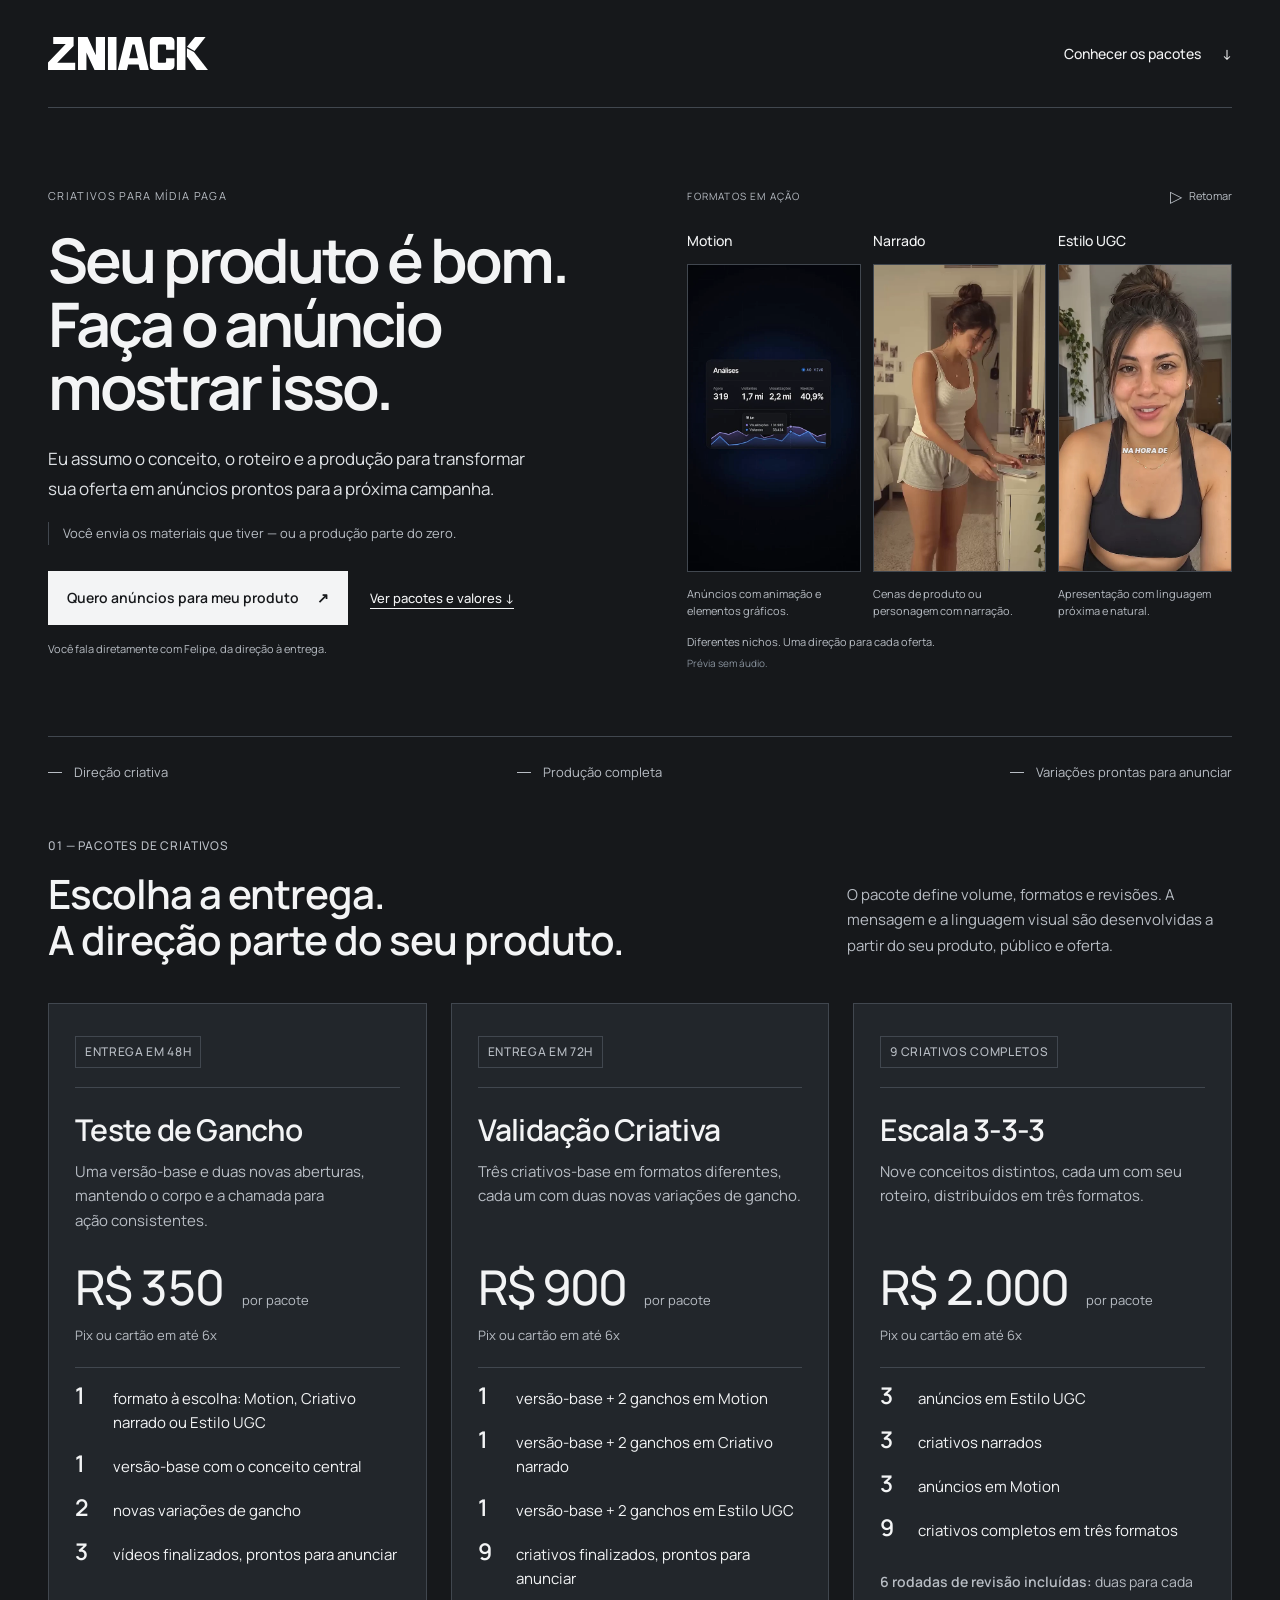
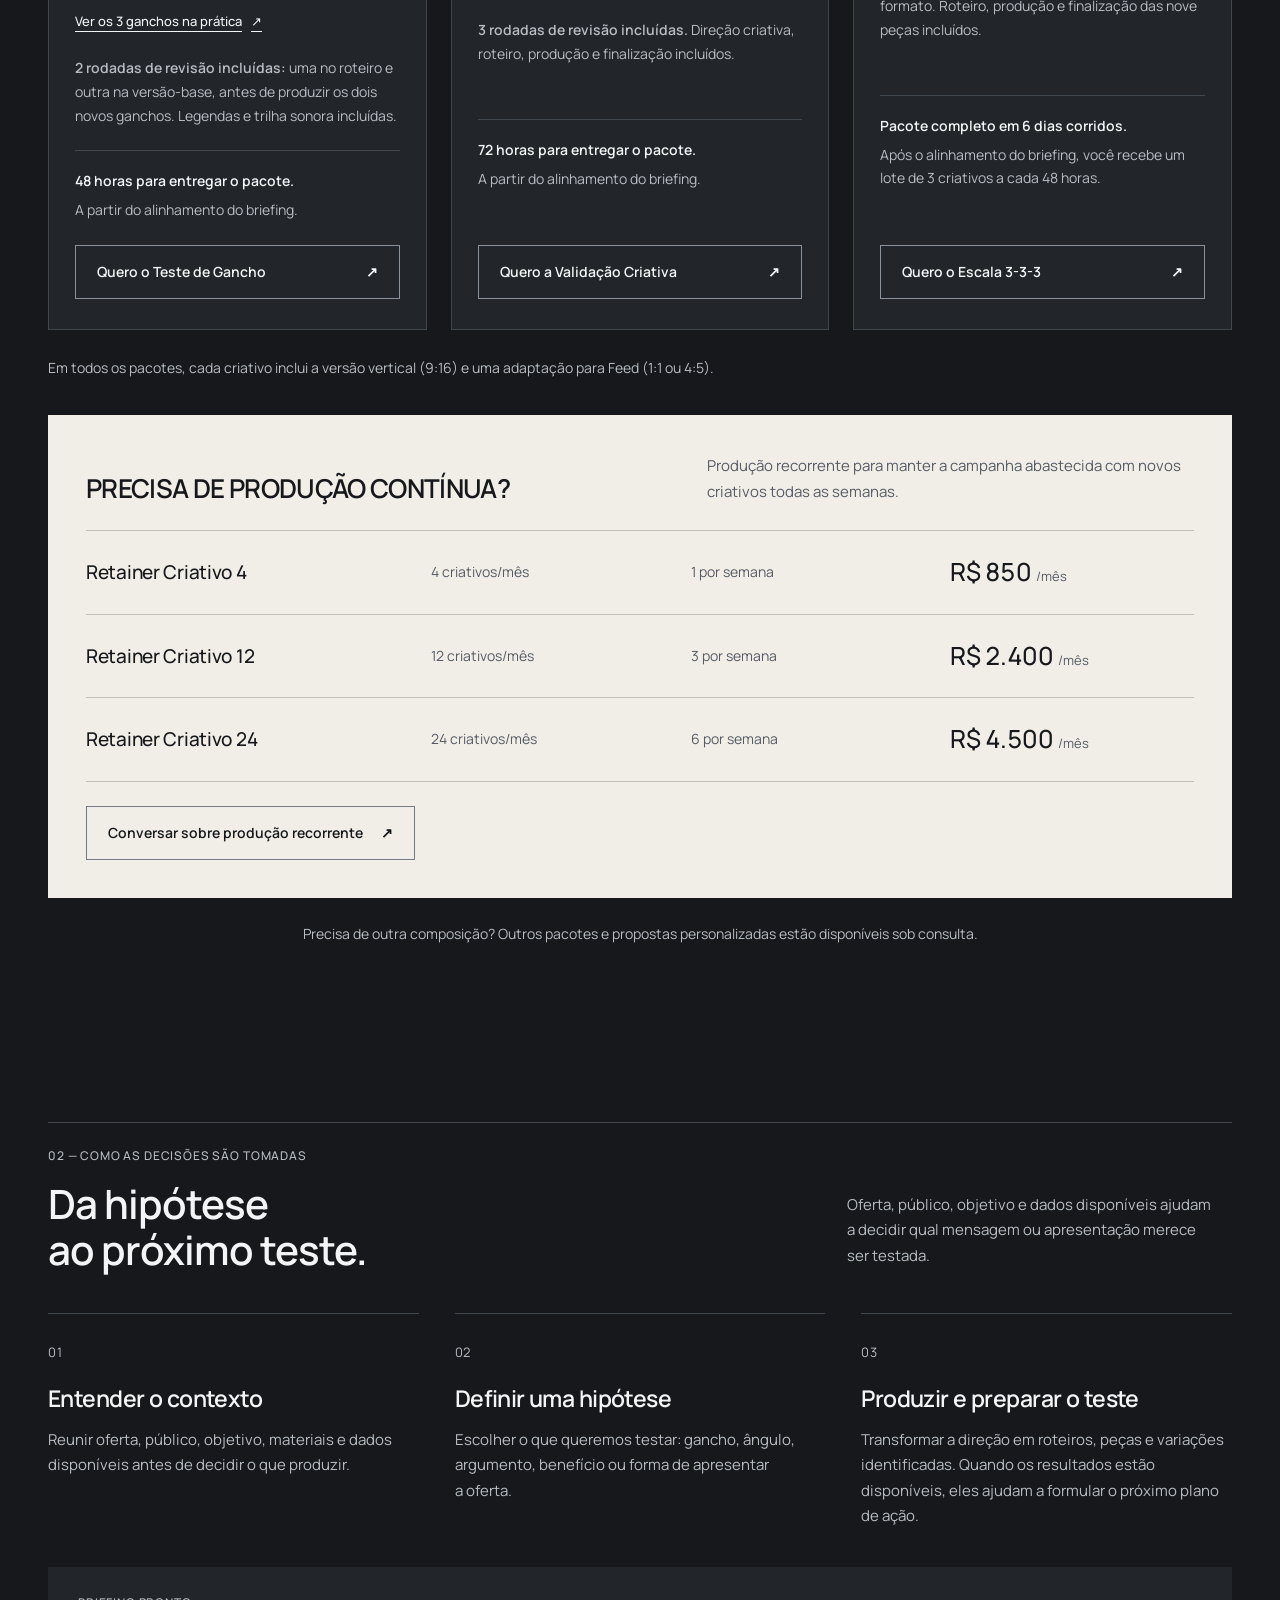
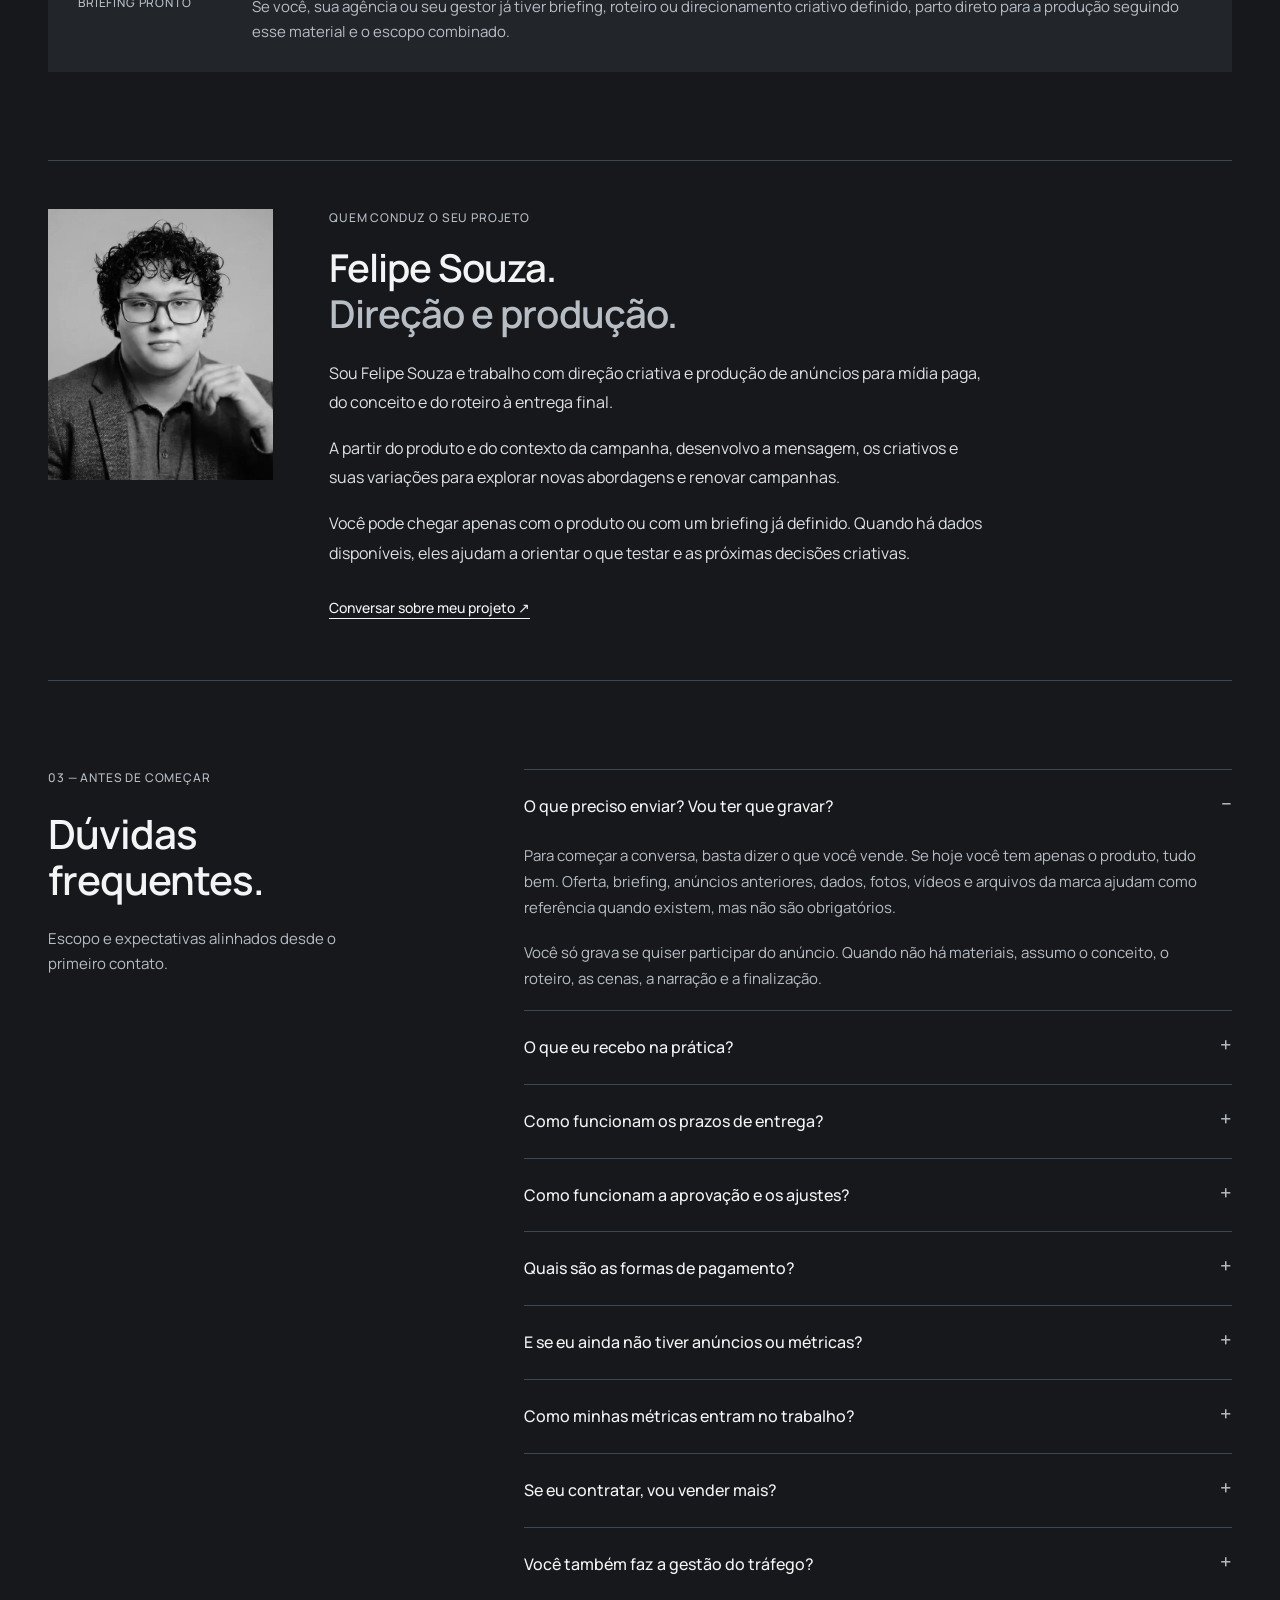
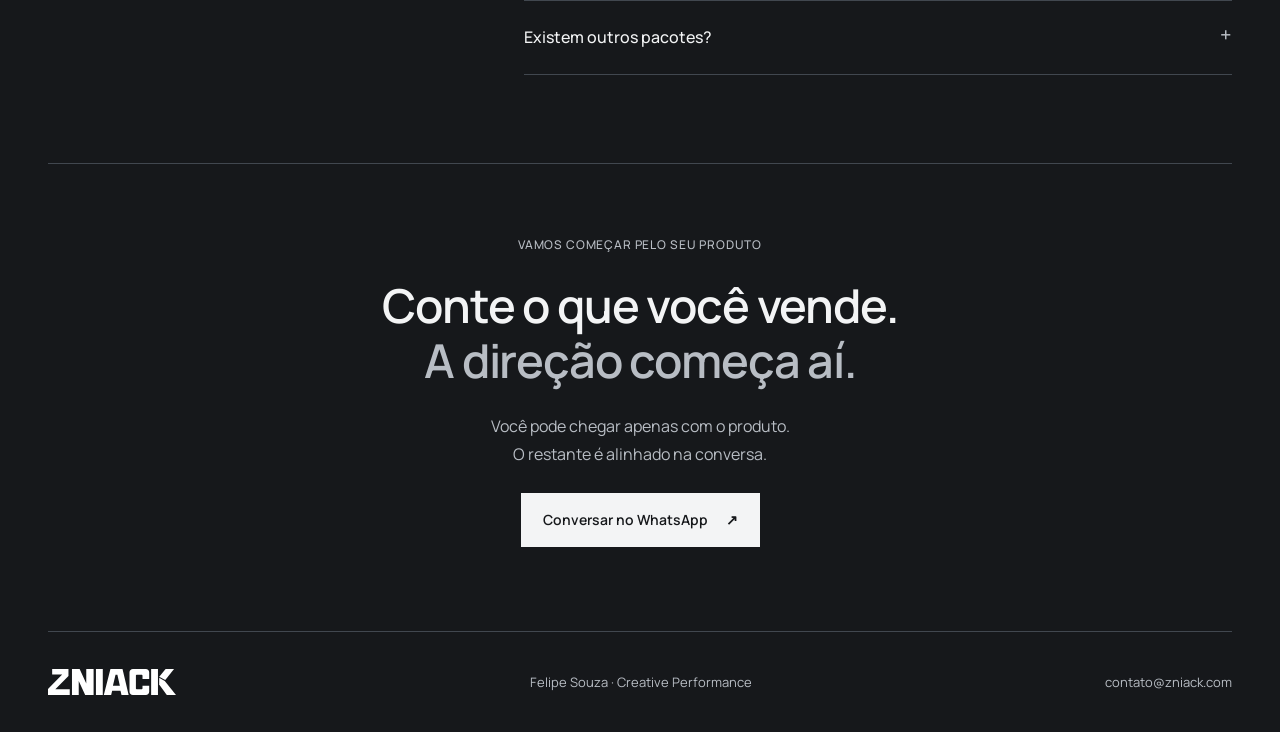
==== commit 5db78035: "Publish approved landing with video showcase and optional hook demo" ====
--- a/index.html
+++ b/index.html
@@ -1,201 +1,239 @@
-<!DOCTYPE html>
-<html lang="pt-br" data-brand-direction="corte" data-vitrine="grade">
-
-<head>
-    <meta charset="UTF-8">
-    <meta name="viewport" content="width=device-width, initial-scale=1.0">
-    <title>zniack | Direção criativa e produção para mídia paga</title>
-
-    <meta name="description"
-        content="Direção criativa e produção de anúncios, do conceito e roteiro à entrega final. Felipe Souza, zniack.">
-    <meta name="keywords"
-        content="creative performance, direção criativa, criativos para mídia paga, anúncios, tráfego pago, Felipe Souza, zniack">
-    <meta name="author" content="Felipe Souza">
-    <link rel="canonical" href="https://www.zniack.com/">
-
-    <meta property="og:type" content="website">
-    <meta property="og:url" content="https://www.zniack.com/">
-    <meta property="og:title" content="zniack | Direção criativa e produção para mídia paga">
-    <meta property="og:description" content="Direção criativa e produção de anúncios, do conceito à entrega.">
-    <meta property="og:image" content="https://www.zniack.com/capa.webp">
-
-    <link rel="preload" as="image" href="capa.webp">
-
-    <link rel="stylesheet" href="tailwind-build.css">
-    <link rel="stylesheet" href="custom.css">
-    <link rel="stylesheet" href="criativos.css?v=20260919">
-    <link rel="preload" href="assets/manrope-latin.woff2" as="font" type="font/woff2" crossorigin>
-    <link rel="stylesheet" href="identidade-corte.css?v=20260930-2">
-  <link rel="stylesheet" href="marca-corte.css">
-
-<link rel="stylesheet" href="refinamento.css">
-<link rel="stylesheet" href="site-comum.css?v=20261002-publicacao">
-<link rel="stylesheet" href="movimento-fluido.css?v=20261002-publicacao">
-<link rel="stylesheet" href="criativos-intro.css?v=20261003-1">
-<link rel="stylesheet" href="entrada-case.css?v=20261005-publicacao">
-<link rel="stylesheet" href="vitrine.css?v=20261007-publicacao">
-<link rel="stylesheet" href="criativos-showcase.css?v=20261007-publicacao">
-</head>
-
-<body class="noise" data-application="principal" data-refinamento="corte">
-
-    <div id="transition-overlay"></div>
-
-    <header id="sticky-header" class="header-sticky">
-        <a href="#criativos" class="nav-link">Criativos</a>
-        <a href="#case-gancho" class="nav-link">Cases</a>
-        <a href="#trabalho" class="nav-link">Como trabalho</a>
-        <a href="#sobre" class="nav-link">Quem sou eu</a>
-        <a href="#contato" class="nav-link">Contato</a>
-    </header>
-
-    <main class="snap-container" id="main-scroll">
-        <section id="capa">
-            <img src="capa.webp" alt="Felipe Souza — zniack, direção criativa e produção para mídia paga" class="capa-img-full">
-            <div class="creative-cover-copy"><p class="cover-kicker">Creative Performance</p><h1 class="titulo-secao reveal-processed">Direção criativa e produção<br>para mídia paga</h1><p class="cover-subtitle">Do conceito à entrega.</p></div>
-        </section>
-
-        <section id="criativos" aria-labelledby="criativos-titulo">
-            <div class="criativos-intro w-full">
-                <div class="criativos-showcase-copy">
-                <h2 id="criativos-titulo" class="titulo-secao">Criativos prontos<br>para anunciar.</h2>
-                <p class="criativos-intro-subtitle">Do conceito à entrega.</p>
-                <p class="criativos-intro-copy">Seu produto é o ponto de partida. Eu assumo a direção criativa e a produção dos anúncios — do conceito e do roteiro à entrega final — criando variações para renovar campanhas e desenvolver novas abordagens.</p>
-                <p class="criativos-intro-note">Você envia os materiais que tiver — ou a produção parte do zero.</p>
-                <a class="criativos-intro-link" href="https://criativos.zniack.com/">Ver pacotes, entregas e valores <span aria-hidden="true">↗</span></a>
-                </div>
-                <div class="hero-showcase" aria-label="Exemplos dos formatos de criativos">    <div class="showcase-grid">
-      <div class="showcase-grid-heading"><p class="showcase-kicker">FORMATOS EM AÇÃO</p><button type="button" class="showcase-pause" data-grid-pause hidden aria-pressed="false" aria-label="Pausar prévias"><span aria-hidden="true">Ⅱ</span><span class="showcase-pause-text">Pausar</span></button></div>
-      <div class="showcase-cards"><figure class="showcase-card"><figcaption>Motion</figcaption><div class="showcase-card-film"><img loading="eager" src="media/showcase/motion-20261007.webp" alt="Primeiro frame da montagem de Motion" width="320" height="568" decoding="async"><video muted playsinline loop preload="none" data-grid-video="motion" data-src="media/showcase/motion-20261007.mp4" aria-hidden="true" tabindex="-1"></video></div><p>Anúncios com animação e elementos gráficos.</p></figure>
-<figure class="showcase-card"><figcaption>Narrado</figcaption><div class="showcase-card-film"><img loading="eager" src="media/showcase/narrado-20261007.webp" alt="Primeiro frame da montagem de Narrado" width="320" height="568" decoding="async"><video muted playsinline loop preload="none" data-grid-video="narrado" data-src="media/showcase/narrado-20261007.mp4" aria-hidden="true" tabindex="-1"></video></div><p>Cenas de produto ou personagem com narração.</p></figure>
-<figure class="showcase-card"><figcaption>Estilo UGC</figcaption><div class="showcase-card-film"><img loading="eager" src="media/showcase/ugc-20261007.webp" alt="Primeiro frame da montagem de Estilo UGC" width="320" height="568" decoding="async"><video muted playsinline loop preload="none" data-grid-video="ugc" data-src="media/showcase/ugc-20261007.mp4" aria-hidden="true" tabindex="-1"></video></div><p>Apresentação com linguagem próxima e natural.</p></figure></div>
-    </div>    <p class="showcase-caption">Diferentes nichos. Uma direção para cada oferta.<span>Prévia sem áudio.</span></p></div>
-                <ul class="criativos-intro-principles" aria-label="O que a produção inclui">
-                    <li>Direção criativa</li>
-                    <li>Produção completa</li>
-                    <li>Variações prontas para anunciar</li>
-                </ul>
-            </div>
-        </section>
-
-        <section id="case-gancho" aria-labelledby="case-gancho-titulo">
-            <div class="case-entry w-full fade-up">
-                <div class="case-entry-copy">
-                    <p class="case-entry-eyebrow">CASE 01 · TESTE DE GANCHO</p>
-                    <h2 id="case-gancho-titulo" class="titulo-secao">Como funciona<br>o Teste de Gancho.</h2>
-                    <p class="case-entry-description">Três aberturas de um mesmo anúncio. Sete dias de acompanhamento mostram por que a primeira leitura não fecha a resposta.</p>
-                    <a class="criativos-intro-link" href="case-teste-gancho/index.html">Ver o case completo <span aria-hidden="true">↗</span></a>
-                </div>
-                <a class="case-entry-films" href="case-teste-gancho/index.html" aria-label="Ver a comparação dos ganchos A, B e C">
-                    <figure><img src="case-teste-gancho/assets/gancho-a-first.webp" alt="Gancho A: contraste com uma cena de produto" width="720" height="1280" loading="lazy"><figcaption>GANCHO A</figcaption></figure>
-                    <figure><img src="case-teste-gancho/assets/gancho-b-first.webp" alt="Gancho B: abertura em formato de reportagem" width="720" height="1280" loading="lazy"><figcaption>GANCHO B</figcaption></figure>
-                    <figure><img src="case-teste-gancho/assets/gancho-c-first.webp" alt="Gancho C: diagnóstico de uma campanha" width="720" height="1280" loading="lazy"><figcaption>GANCHO C</figcaption></figure>
-                </a>
-            </div>
-        </section>
-
-        <section id="trabalho">
-            <div class="w-full">
-                <div class="fade-up">
-                    <h2 class="titulo-secao" style="margin-bottom: 25px;">Como trabalho</h2>
-                    <p class="comentario-trabalho mb-16">Entender o contexto, definir a direção e transformá-la em criativos e variações prontos para anunciar.
-                    </p>
-                </div>
-                <div class="list-container method-editorial flex flex-col gap-2 max-w-[600px]">
-                    <div class="list-item heavy-fade"><b>Entender o contexto</b><span class="method-copy">Produto, oferta, público, objetivo, materiais e dados disponíveis orientam o que produzir. Se você ou sua equipe já tiverem briefing, roteiro ou direcionamento definido, parto desse material.</span></div>
-                    <div class="list-item heavy-fade"><b>Hipótese criativa</b><span class="method-copy">Definição do que queremos testar: gancho, ângulo, argumento, benefício ou forma de apresentar a oferta. Sem histórico, a primeira hipótese parte do produto e do público.</span></div>
-                    <div class="list-item heavy-fade"><b>Roteiro e direção</b><span class="method-copy">A hipótese é transformada em gancho, desenvolvimento da mensagem, prova ou benefício e chamada para ação, com aprovação antes da produção.</span></div>
-                    <div class="list-item heavy-fade"><b>Produção</b><span class="method-copy">Transformo a direção aprovada em anúncios, cuidando da mensagem, do ritmo e da apresentação do produto. A produção pode partir dos materiais da marca ou ser desenvolvida desde o início.</span></div>
-                    <div class="list-item heavy-fade"><b>Entrega e variações</b><span class="method-copy">Os criativos são revisados e entregues nas proporções, durações e versões combinadas, organizados para facilitar a implementação e o teste.</span></div>
-                    <div class="list-item heavy-fade"><b>Leitura dos resultados</b><span class="method-copy">Quando prevista no escopo e com dados disponíveis, a análise ajuda a decidir o que manter, variar ou explorar no próximo ciclo de produção.</span></div>
-                </div>
-            </div>
-        </section>
-
-        <section id="sobre">
-            <div class="flex flex-col md:flex-row gap-12 items-start w-full fade-up">
-                <div class="w-full max-w-[600px]">
-                    <h2 class="titulo-secao">Quem sou eu</h2>
-                    <div class="texto-corpo">
-                        Sou Felipe Souza e trabalho com direção criativa e produção de anúncios para mídia paga, do conceito e do roteiro à entrega final.<br><br>
-                        A partir do produto e do contexto da campanha, desenvolvo a mensagem, os criativos e suas variações para explorar novas abordagens e renovar campanhas.<br><br>
-                        Você pode chegar apenas com o produto ou com um briefing já definido. Quando há dados disponíveis, eles ajudam a orientar o que testar e as próximas decisões criativas.
-                    </div>
-                </div>
-                <div class="flex flex-col items-center flex-none mt-8 md:mt-0 w-full md:w-auto">
-                    <div
-                        class="w-full aspect-[4/5] md:w-[280px] md:h-[340px] bg-[#1a1a1a] border border-white/10 overflow-hidden flex items-center justify-center text-white/30 text-xs relative">
-                        <img src="main.webp" loading="lazy" id="perfil-img" alt="Felipe Souza Zniack"
-                            class="w-full h-full object-cover object-center saturate-[.0] hover:saturate-100 transition-all duration-700 opacity-0">
-                    </div>
-                    <span class="nome-foto">Felipe Souza</span>
-                    <span class="signature"><span class="signature-d1"><img src="assets/zniack-d1-branco.svg" alt="Zniack" width="1754" height="361"></span></span>
-                </div>
-            </div>
-        </section>
-
-        <section id="contato">
-            <div class="w-full fade-up">
-                <h2 class="titulo-secao">Contato</h2>
-                <p class="comentario-trabalho mb-16">Você pode chegar apenas com o produto. Conte o que vende e em que ponto está. Se já tiver oferta, briefing, anúncios, dados ou materiais da marca, eles ajudam como referência — mas não são obrigatórios.</p>
-                <div class="contact-editorial flex flex-col gap-16 w-full max-w-[600px]">
-                    <div class="direct-contact flex flex-col gap-6 w-full">
-                        <h4 class="font-['Oswald'] tracking-[3px] text-white/50 text-xs uppercase">Conversa direta</h4>
-                        <div class="flex flex-col gap-4">
-                            <a href="https://api.whatsapp.com/send/?phone=5564992907301&text=Vim+pelo+seu+site+e+quero+conversar+sobre+direcao+criativa+e+producao+de+anuncios+para+midia+paga.&type=phone_number&app_absent=0"
-                                target="_blank" rel="noopener noreferrer" id="wa-link"
-                                class="flex items-center gap-4 text-[#d9d9d9] font-thin text-sm hover:text-white transition-all group w-max cursor-pointer">
-                                <svg width="20" height="20" viewBox="0 0 24 24" fill="none" stroke="currentColor"
-                                    stroke-width="1" class="group-hover:stroke-[#f3f3f3] transition-colors">
-                                    <path
-                                        d="M21 11.5a8.38 8.38 0 0 1-.9 3.8 8.5 8.5 0 0 1-7.6 4.7 8.38 8.38 0 0 1-3.8-.9L3 21l1.9-5.7a8.38 8.38 0 0 1-.9-3.8 8.5 8.5 0 0 1 4.7-7.6 8.38 8.38 0 0 1 3.8-.9h.5a8.48 8.48 0 0 1 8 8v.5z">
-                                    </path>
-                                </svg>
-                                <span class="group-hover:translate-x-1 transition-transform">WhatsApp</span>
-                                <span
-                                    class="opacity-0 -translate-x-4 group-hover:opacity-100 group-hover:translate-x-0 transition-all duration-300 text-[10px] font-['Oswald'] uppercase tracking-[2px] text-[#f3f3f3] ml-2 flex items-center gap-1">
-                                    Iniciar chat
-                                    <svg width="12" height="12" viewBox="0 0 24 24" fill="none" stroke="currentColor"
-                                        stroke-width="2">
-                                        <path d="M5 12h14M12 5l7 7-7 7" />
-                                    </svg>
-                                </span>
-                            </a>
-                            <div class="flex items-center gap-4 text-[#d9d9d9] font-thin text-sm">
-                                <svg width="20" height="20" viewBox="0 0 24 24" fill="none" stroke="currentColor"
-                                    stroke-width="1">
-                                    <path
-                                        d="M4 4h16c1.1 0 2 .9 2 2v12c0 1.1-.9 2-2 2H4c-1.1 0-2-.9-2-2V6c0-1.1.9-2 2-2z">
-                                    </path>
-                                    <polyline points="22,6 12,13 2,6"></polyline>
-                                </svg>
-                                <button type="button" id="copy-email" class="hover:text-white transition" aria-label="Copiar e-mail contato@zniack.com" title="Copiar e-mail"><span class="email-address">contato@zniack.com</span><span class="email-copy-hint" aria-hidden="true">Clique para copiar</span></button>
-                                <span id="copy-email-status" role="status" aria-live="polite" style="font-size: 12px;"></span>
-                            </div>
-                            <!-- ALTERADO: cor do hover branca (#f3f3f3), mensagem do wa.me atualizada, id adicionado para touch mobile -->
-                        </div>
-                    </div>
-                    <form id="contact-form" action="https://formspree.io/f/mzdyewrp" method="POST"
-                        class="flex flex-col gap-8 w-full"><h3 class="form-heading">Ou envie uma mensagem</h3>
-                        <input type="text" name="name" required placeholder="NOME" aria-label="Nome"
-                            class="bg-transparent border-b border-white/10 p-2 text-xs font-['Oswald'] tracking-[2px] focus:outline-none focus:border-white transition">
-                        <input type="email" name="email" required placeholder="EMAIL" aria-label="Email"
-                            class="bg-transparent border-b border-white/10 p-2 text-xs font-['Oswald'] tracking-[2px] focus:outline-none focus:border-white transition">
-                        <textarea name="message" required placeholder="CONTE O QUE VOCÊ VENDE E EM QUE POSSO AJUDAR" aria-label="Mensagem"
-                            class="bg-transparent border-b border-white/10 p-2 text-xs font-['Oswald'] tracking-[2px] h-24 focus:outline-none focus:border-white transition resize-none"></textarea>
-                        <button type="submit" aria-label="Enviar formulário"
-                            class="font-['Oswald'] text-[12px] tracking-[4px] border border-white/30 text-white/60 p-4 hover:border-white hover:text-white transition uppercase w-max mt-4">Enviar</button>
-                        <p id="form-status" role="status" aria-live="polite" aria-atomic="true" class="hidden font-['Oswald'] tracking-[2px] text-sm mt-2 text-[#d9d9d9]">
-                        </p>
-                    </form>
-                </div>
-            </div>
-        </section>
-
-    </main>
-    <script src="main.js?v=20261003-menu-criativos" defer></script>
-<script src="movimento-fluido.js?v=20261003-criativos" defer></script>
-<script src="vitrine.js?v=20261007-publicacao" defer></script>
-</body>
-
-</html>
+<!DOCTYPE html>
+<html lang="pt-BR" data-brand-direction="corte">
+<head>
+  <meta charset="utf-8">
+  <meta name="viewport" content="width=device-width,initial-scale=1">
+  <meta name="description" content="Direção criativa e produção de anúncios, do conceito e roteiro à entrega final. Conheça os pacotes de criativos para mídia paga do Zniack.">
+  <title>Criativos para tráfego pago — Direção e produção | Zniack</title>
+  <link rel="canonical" href="https://criativos.zniack.com/">
+  <meta property="og:locale" content="pt_BR">
+  <meta property="og:type" content="website">
+  <meta property="og:site_name" content="Zniack">
+  <meta property="og:title" content="Criativos prontos para anunciar. Do conceito à entrega.">
+  <meta property="og:description" content="Direção criativa e produção de anúncios para mídia paga. Conheça os pacotes e veja os criativos completos.">
+  <meta property="og:url" content="https://criativos.zniack.com/">
+  <meta property="og:image" content="https://criativos.zniack.com/assets/compartilhamento-corte.jpg">
+  <meta property="og:image:width" content="1200">
+  <meta property="og:image:height" content="630">
+  <meta property="og:image:alt" content="Zniack: criativos prontos para anunciar, do conceito à entrega.">
+  <meta name="twitter:card" content="summary_large_image">
+  <meta name="twitter:title" content="Criativos prontos para anunciar. Do conceito à entrega.">
+  <meta name="twitter:description" content="Direção criativa e produção de anúncios para mídia paga.">
+  <meta name="twitter:image" content="https://criativos.zniack.com/assets/compartilhamento-corte.jpg">
+  <link rel="icon" href="favicon.ico" sizes="any">
+  <link rel="icon" type="image/png" href="assets/favicon-32.png" sizes="32x32">
+  <link rel="apple-touch-icon" href="assets/apple-touch-icon.png" sizes="180x180">
+  <script id="reload-top">
+    (function () {
+      var navigation = performance.getEntriesByType('navigation')[0];
+      if (!navigation || navigation.type !== 'reload') return;
+      if ('scrollRestoration' in history) history.scrollRestoration = 'manual';
+      if (location.hash) history.replaceState(null, '', location.pathname + location.search);
+      window.addEventListener('pageshow', function () {
+        window.scrollTo({ top: 0, left: 0, behavior: 'instant' });
+      }, { once: true });
+      window.addEventListener('pagehide', function () {
+        if ('scrollRestoration' in history) history.scrollRestoration = 'auto';
+      }, { once: true });
+    })();
+  </script>
+  <script id="motion-preview">
+    if (location.hostname === '127.0.0.1' || location.hostname === 'criativos.zniack.com') {
+      var motionMode = new URLSearchParams(location.search).get('motion');
+      if (motionMode === 'on') document.documentElement.classList.add('motion-preview');
+      if (motionMode === 'off') document.documentElement.classList.add('motion-off');
+    }
+  </script>
+  <style id="first-paint">
+    html{background:#16181b}
+  </style>
+  <script id="font-reveal">
+    (function () {
+      var root = document.documentElement;
+      root.classList.add('fonts-pending');
+      if (!root.classList.contains('motion-off')) root.classList.add('js-motion');
+      var shown = false;
+      var fallback = window.setTimeout(show, 1800);
+      function show() {
+        if (shown) return;
+        shown = true;
+        window.clearTimeout(fallback);
+        root.classList.add('fonts-ready');
+        root.classList.remove('fonts-pending');
+        window.dispatchEvent(new Event('landing:fonts-ready'));
+      }
+      document.addEventListener('DOMContentLoaded', function () {
+        if (!document.fonts || !document.fonts.load) return show();
+        Promise.all([
+          document.fonts.load('600 64px Manrope', 'Criativos prontos para anunciar'),
+          document.fonts.load('400 18px Manrope', 'Seu produto é o ponto de partida')
+        ]).then(show, show);
+      }, { once: true });
+    })();
+  </script>
+  <link rel="preload" href="assets/fonts/manrope-latin.woff2" as="font" type="font/woff2" crossorigin>
+  <script id="clarity-tracking">
+    if (location.hostname === 'criativos.zniack.com') {
+      (function(c,l,a,r,i,t,y){
+        c[a]=c[a]||function(){(c[a].q=c[a].q||[]).push(arguments)};
+        t=l.createElement(r);t.async=1;t.src='https://www.clarity.ms/tag/'+i;
+        y=l.getElementsByTagName(r)[0];y.parentNode.insertBefore(t,y);
+      })(window, document, 'clarity', 'script', 'ypithfjqi0');
+    }
+  </script>
+  <link rel="stylesheet" href="style.css?v=20260928-motion-default-1">
+  <link rel="stylesheet" href="corte.css?v=20260930-1">
+  <link rel="stylesheet" href="corte-editorial.css?v=20261004-respiro-1">
+  <script src="main.js?v=20260930-1" defer></script>
+  <script src="sticky-cta.js?v=20260927a" defer></script>
+  <script src="tracking.js?v=20261004-pixel-zniack" defer></script>
+<link rel="stylesheet" href="fluxo.css?v=20261004-gancho-2">
+<link rel="stylesheet" href="vitrine.css?v=20261007-videos">
+<script>document.documentElement.dataset.vitrine = new URLSearchParams(location.search).get("vitrine") === "sequencia" ? "sequencia" : "grade";</script>
+<script src="vitrine.js?v=20261007-publicacao" defer></script><link rel="stylesheet" href="entrada-case.css?v=20261005-publicacao">
+<link rel="stylesheet" href="exemplo-pacote.css?v=7">
+<script src="exemplo-pacote.js?v=7" defer></script>
+</head>
+<body data-application="landing">
+  <a class="skip" href="#conteudo">Ir para o conteúdo</a>
+  <header class="header wrap">
+    <a class="logo" href="#inicio" aria-label="Zniack, início"><span class="signature-d1"><img src="assets/zniack-d1-branco.svg" alt="Zniack" width="1754" height="361" decoding="async" fetchpriority="high"></span></a>
+    <a href="#pacotes" class="header-link">Conhecer os pacotes <span aria-hidden="true">↓</span></a>
+  </header>
+  <main id="conteudo">
+    <section id="inicio" class="hero hero-vitrine wrap">
+  <div class="hero-copy">
+    <p class="hero-eyebrow">CRIATIVOS PARA MÍDIA PAGA</p>
+    <h1><a class="hero-title-link" href="#pacotes">Seu produto é bom.<br>Faça o anúncio mostrar isso.</a></h1>
+    <p class="lead">Eu assumo o conceito, o roteiro e a produção para transformar sua oferta em anúncios prontos para a próxima campanha.</p>
+    <p class="hero-input-note">Você envia os materiais que tiver — ou a produção parte do zero.</p>
+    <div class="actions"><a class="button primary" data-whatsapp="geral" href="https://wa.me/5564992907301?text=Quero%20conversar%20sobre%20os%20pacotes%20de%20criativos." target="_blank" rel="noopener noreferrer">Quero anúncios para meu produto <span aria-hidden="true">↗</span></a><a class="text-link" href="#pacotes">Ver pacotes e valores <span aria-hidden="true">↓</span></a></div>
+    <p class="micro">Você fala diretamente com Felipe, da direção à entrega.</p>
+  </div>
+  <div class="hero-showcase" aria-label="Prévia visual dos formatos de criativos">
+    <div class="showcase-sequence">
+      <div class="showcase-heading"><div><p class="showcase-kicker">FORMATOS EM AÇÃO</p><h2 id="showcase-name">Motion</h2></div><span class="showcase-counter" id="showcase-counter">01 / 03</span></div>
+      <div class="showcase-panels"><div class="showcase-panel" data-panel="motion" >
+    <img src="media/showcase/motion-20261007.webp" alt="Primeiro frame da montagem de Motion" width="960" height="568" decoding="async">
+    <video muted playsinline preload="none" data-showcase-video="motion" data-src="media/showcase/motion-20261007.mp4" aria-hidden="true" tabindex="-1"></video>
+</div>
+<div class="showcase-panel" data-panel="narrado" hidden>
+    <img loading="lazy" src="media/showcase/narrado-20261007.webp" alt="Primeiro frame da montagem de Narrado" width="960" height="568" decoding="async">
+    <video muted playsinline preload="none" data-showcase-video="narrado" data-src="media/showcase/narrado-20261007.mp4" aria-hidden="true" tabindex="-1"></video>
+</div>
+<div class="showcase-panel" data-panel="ugc" hidden>
+    <img loading="lazy" src="media/showcase/ugc-20261007.webp" alt="Primeiro frame da montagem de Estilo UGC" width="960" height="568" decoding="async">
+    <video muted playsinline preload="none" data-showcase-video="ugc" data-src="media/showcase/ugc-20261007.mp4" aria-hidden="true" tabindex="-1"></video>
+</div></div>
+      <div class="showcase-progress" aria-hidden="true"><span id="showcase-progress"></span></div>
+      <div class="showcase-bottom"><div class="showcase-picker" role="group" aria-label="Escolher formato da prévia"><button type="button" data-showcase-format="motion" aria-pressed="true">Motion</button><button type="button" data-showcase-format="narrado" aria-pressed="false">Narrado</button><button type="button" data-showcase-format="ugc" aria-pressed="false">Estilo UGC</button></div><button type="button" class="showcase-pause" data-showcase-pause hidden aria-pressed="false" aria-label="Pausar prévia"><span aria-hidden="true">Ⅱ</span><span class="showcase-pause-text">Pausar</span></button></div>
+    </div>
+    <div class="showcase-grid">
+      <div class="showcase-grid-heading"><p class="showcase-kicker">FORMATOS EM AÇÃO</p><button type="button" class="showcase-pause" data-grid-pause hidden aria-pressed="false" aria-label="Pausar prévias"><span aria-hidden="true">Ⅱ</span><span class="showcase-pause-text">Pausar</span></button></div>
+      <div class="showcase-cards"><figure class="showcase-card"><figcaption>Motion</figcaption><div class="showcase-card-film"><img loading="eager" src="media/showcase/motion-20261007.webp" alt="Primeiro frame da montagem de Motion" width="320" height="568" decoding="async"><video muted playsinline loop preload="none" data-grid-video="motion" data-src="media/showcase/motion-20261007.mp4" aria-hidden="true" tabindex="-1"></video></div><p>Anúncios com animação e elementos gráficos.</p></figure>
+<figure class="showcase-card"><figcaption>Narrado</figcaption><div class="showcase-card-film"><img loading="eager" src="media/showcase/narrado-20261007.webp" alt="Primeiro frame da montagem de Narrado" width="320" height="568" decoding="async"><video muted playsinline loop preload="none" data-grid-video="narrado" data-src="media/showcase/narrado-20261007.mp4" aria-hidden="true" tabindex="-1"></video></div><p>Cenas de produto ou personagem com narração.</p></figure>
+<figure class="showcase-card"><figcaption>Estilo UGC</figcaption><div class="showcase-card-film"><img loading="eager" src="media/showcase/ugc-20261007.webp" alt="Primeiro frame da montagem de Estilo UGC" width="320" height="568" decoding="async"><video muted playsinline loop preload="none" data-grid-video="ugc" data-src="media/showcase/ugc-20261007.mp4" aria-hidden="true" tabindex="-1"></video></div><p>Apresentação com linguagem próxima e natural.</p></figure></div>
+    </div>
+    <p class="showcase-caption">Diferentes nichos. Uma direção para cada oferta.<span>Prévia sem áudio.</span></p>
+    <noscript><p class="showcase-caption">Veja a demonstração completa pelo link no pacote Teste de Gancho.</p></noscript>
+  </div>
+</section>
+
+    <div class="principles wrap"><a href="#pacotes"><span>Direção criativa</span></a><a href="#pacotes"><span>Produção completa</span></a><a href="#pacotes"><span>Variações prontas para anunciar</span></a></div>
+
+    <section id="pacotes" class="section wrap">
+ <div class="section-head"><div><p class="eyebrow">01 — PACOTES DE CRIATIVOS</p><h2>Escolha a entrega.<br>A direção parte do seu produto.</h2></div><p>O pacote define volume, formatos e revisões. A mensagem e a linguagem visual são desenvolvidas a partir do seu produto, público e oferta.</p></div>
+ <div class="package-grid all-packages"><article class="package featured">
+            <div class="package-top"><span class="tag muted">ENTREGA EM 48H</span></div>
+            <h3>Teste de Gancho</h3><p class="package-intro">Uma versão-base e duas novas aberturas, mantendo o corpo e a chamada para ação consistentes.</p>
+            <div class="price">R$ 350 <span>por pacote</span><small>Pix ou cartão em até 6x</small></div>
+            <ul class="deliverables"><li><b>1</b><span>formato à escolha: Motion, Criativo narrado ou Estilo UGC</span></li><li><b>1</b><span>versão-base com o conceito central</span></li><li><b>2</b><span>novas variações de gancho</span></li><li><b>3</b><span>vídeos finalizados, prontos para anunciar</span></li></ul>
+            <a class="text-link hook-demo-trigger" href="case-teste-gancho/index.html" data-open-hook-demo aria-haspopup="dialog" aria-controls="exemplos">Ver os 3 ganchos na prática <span aria-hidden="true">↗</span></a>
+            <p class="package-detail"><strong>2 rodadas de revisão incluídas:</strong> uma no roteiro e outra na versão-base, antes de produzir os dois novos ganchos. Legendas e trilha sonora incluídas.</p>
+            <p class="deadline"><strong>48 horas para entregar o pacote.</strong> A partir do alinhamento do briefing.</p>
+            <a class="button secondary" data-whatsapp="teste" href="https://wa.me/5564992907301?text=Quero%20conversar%20sobre%20o%20Teste%20de%20Gancho%20de%20R%24%20350." target="_blank" rel="noopener noreferrer">Quero o Teste de Gancho <span aria-hidden="true">↗</span></a>
+          </article>
+        <article class="package" id="outros-pacotes">
+          <div class="package-top"><span class="tag muted">ENTREGA EM 72H</span></div>
+          <h3>Validação Criativa</h3><p class="package-intro">Três criativos-base em formatos diferentes, cada um com duas novas variações de gancho.</p>
+          <div class="price">R$ 900 <span>por pacote</span><small>Pix ou cartão em até 6x</small></div>
+          <ul class="deliverables"><li><b>1</b><span>versão-base + 2 ganchos em Motion</span></li><li><b>1</b><span>versão-base + 2 ganchos em Criativo narrado</span></li><li><b>1</b><span>versão-base + 2 ganchos em Estilo UGC</span></li><li><b>9</b><span>criativos finalizados, prontos para anunciar</span></li></ul>
+          <p class="package-detail"><strong>3 rodadas de revisão incluídas.</strong> Direção criativa, roteiro, produção e finalização incluídos.</p>
+          <p class="deadline"><strong>72 horas para entregar o pacote.</strong> A partir do alinhamento do briefing.</p>
+          <a class="button secondary" data-whatsapp="validacao" href="https://wa.me/5564992907301?text=Quero%20conversar%20sobre%20o%20pacote%20Valida%C3%A7%C3%A3o%20Criativa%20de%20R%24%20900%20com%209%20criativos." target="_blank" rel="noopener noreferrer">Quero a Validação Criativa <span aria-hidden="true">↗</span></a>
+        </article>
+        <article class="package">
+          <div class="package-top"><span class="tag muted">9 CRIATIVOS COMPLETOS</span></div>
+          <h3>Escala 3-3-3</h3><p class="package-intro">Nove conceitos distintos, cada um com seu roteiro, distribuídos em três formatos.</p>
+          <div class="price">R$ 2.000 <span>por pacote</span><small>Pix ou cartão em até 6x</small></div>
+          <ul class="deliverables"><li><b>3</b><span>anúncios em Estilo UGC</span></li><li><b>3</b><span>criativos narrados</span></li><li><b>3</b><span>anúncios em Motion</span></li><li><b>9</b><span>criativos completos em três formatos</span></li></ul>
+          <p class="package-detail"><strong>6 rodadas de revisão incluídas:</strong> duas para cada formato. Roteiro, produção e finalização das nove peças incluídos.</p>
+          <p class="deadline"><strong>Pacote completo em 6 dias corridos.</strong> Após o alinhamento do briefing, você recebe um lote de 3 criativos a cada 48 horas.</p>
+          <a class="button secondary" data-whatsapp="escala" href="https://wa.me/5564992907301?text=Quero%20conversar%20sobre%20o%20Escala%203-3-3%20de%20R%24%202.000." target="_blank" rel="noopener noreferrer">Quero o Escala 3-3-3 <span aria-hidden="true">↗</span></a>
+        </article>
+      </div>
+<p class="delivery-note">Em todos os pacotes, cada criativo inclui a versão vertical (9:16) e uma adaptação para Feed (1:1 ou 4:5).</p>
+      <section class="retainer" aria-labelledby="retainer-title">
+        <div class="retainer-head">
+          <div><h3 id="retainer-title">PRECISA DE PRODUÇÃO CONTÍNUA?</h3></div>
+          <p>Produção recorrente para manter a campanha abastecida com novos criativos todas as semanas.</p>
+        </div>
+        <div class="retainer-options" aria-label="Opções de produção recorrente">
+          <div class="retainer-option"><h4>Retainer Criativo 4</h4><span>4 criativos/mês</span><span>1 por semana</span><strong>R$ 850 <small>/mês</small></strong></div>
+          <div class="retainer-option"><h4>Retainer Criativo 12</h4><span>12 criativos/mês</span><span>3 por semana</span><strong>R$ 2.400 <small>/mês</small></strong></div>
+          <div class="retainer-option"><h4>Retainer Criativo 24</h4><span>24 criativos/mês</span><span>6 por semana</span><strong>R$ 4.500 <small>/mês</small></strong></div>
+        </div>
+        <a class="button secondary" data-whatsapp="retainer" href="https://wa.me/5564992907301?text=Quero%20conversar%20sobre%20produ%C3%A7%C3%A3o%20recorrente%20de%20criativos." target="_blank" rel="noopener noreferrer">Conversar sobre produção recorrente <span aria-hidden="true">↗</span></a>
+      </section>
+      <p class="scope-note">Precisa de outra composição? Outros pacotes e propostas personalizadas estão disponíveis sob consulta.</p>
+    </section><section id="metodo" class="section wrap">
+      <div class="section-head"><div><p class="eyebrow">02 — COMO AS DECISÕES SÃO TOMADAS</p><h2>Da hipótese<br>ao próximo teste.</h2></div><p>Oferta, público, objetivo e dados disponíveis ajudam a decidir qual mensagem ou apresentação merece ser testada.</p></div>
+      <div class="method-grid"><article><span class="step">01</span><h3>Entender o contexto</h3><p>Reunir oferta, público, objetivo, materiais e dados disponíveis antes de decidir o que produzir.</p></article><article><span class="step">02</span><h3>Definir uma hipótese</h3><p>Escolher o que queremos testar: gancho, ângulo, argumento, benefício ou forma de apresentar a oferta.</p></article><article><span class="step">03</span><h3>Produzir e preparar o teste</h3><p>Transformar a direção em roteiros, peças e variações identificadas. Quando os resultados estão disponíveis, eles ajudam a formular o próximo plano de ação.</p></article></div>
+      <div class="insight"><span class="tiny">BRIEFING PRONTO</span><p>Se você, sua agência ou seu gestor já tiver briefing, roteiro ou direcionamento criativo definido, parto direto para a produção seguindo esse material e o escopo combinado.</p></div>
+    </section><section class="about wrap"><img src="assets/felipe.webp" alt="Felipe Souza, responsável pelo Zniack" width="600" height="722" loading="lazy"><div><p class="eyebrow">QUEM CONDUZ O SEU PROJETO</p><h2>Felipe Souza.<br><span>Direção e produção.</span></h2><p>Sou Felipe Souza e trabalho com direção criativa e produção de anúncios para mídia paga, do conceito e do roteiro à entrega final.</p><p>A partir do produto e do contexto da campanha, desenvolvo a mensagem, os criativos e suas variações para explorar novas abordagens e renovar campanhas.</p><p>Você pode chegar apenas com o produto ou com um briefing já definido. Quando há dados disponíveis, eles ajudam a orientar o que testar e as próximas decisões criativas.</p><a class="text-link" data-whatsapp="geral" href="https://wa.me/5564992907301?text=Quero%20conversar%20sobre%20os%20pacotes%20de%20criativos." target="_blank" rel="noopener noreferrer">Conversar sobre meu projeto ↗</a></div></section>
+
+    <section id="duvidas" class="section wrap faq-section">
+      <div><p class="eyebrow">03 — ANTES DE COMEÇAR</p><h2>Dúvidas<br> frequentes.</h2><p>Escopo e expectativas alinhados desde o primeiro contato.</p></div>
+      <div class="faq-list">
+        <details open><summary>O que preciso enviar? Vou ter que gravar?</summary><p>Para começar a conversa, basta dizer o que você vende. Se hoje você tem apenas o produto, tudo bem. Oferta, briefing, anúncios anteriores, dados, fotos, vídeos e arquivos da marca ajudam como referência quando existem, mas não são obrigatórios.</p><p>Você só grava se quiser participar do anúncio. Quando não há materiais, assumo o conceito, o roteiro, as cenas, a narração e a finalização.</p></details>
+        <details><summary>O que eu recebo na prática?</summary><p>Os criativos finalizados, prontos para uso no escopo acordado. Os vídeos incluem edição, legendas e trilha sonora. No Teste de Gancho, são três criativos no formato escolhido: uma versão-base e duas variações de gancho. Na Validação Criativa, são nove criativos: Motion, Criativo narrado e Estilo UGC, cada um com uma versão-base e duas variações de gancho. No Escala 3-3-3, são nove conceitos completos e distintos distribuídos nesses três formatos.</p><p>Cada conceito é entregue em 9:16 e em uma adaptação para Feed (1:1 ou 4:5, conforme a necessidade da campanha). As quantidades dos pacotes se referem aos criativos, não ao total de arquivos exportados. Outras proporções ou adaptações especiais podem ser orçadas separadamente.</p><p>Sou responsável por garantir os direitos de uso dos elementos utilizados na produção para o escopo acordado. A documentação de licença de uso das trilhas sonoras acompanha a entrega.</p></details>
+        <details><summary>Como funcionam os prazos de entrega?</summary><p>O prazo começa no alinhamento do briefing: 48 horas no Teste de Gancho e 72 horas na Validação Criativa. No Escala 3-3-3, a entrega completa leva 6 dias corridos, em lotes de 3 criativos a cada 48 horas. Nos Retainers Criativos, combinamos os dias de entrega no fechamento, conforme a frequência semanal escolhida.</p><p>O tempo aguardando suas respostas ou aprovações não entra na contagem. Mudanças de escopo têm prazo combinado antes da execução.</p></details>
+        <details><summary>Como funcionam a aprovação e os ajustes?</summary><p>O Teste de Gancho inclui duas rodadas de revisão: a primeira para validar o roteiro; a segunda após a produção da versão-base. Com essa base aprovada, produzo as duas novas variações de gancho.</p><p>A Validação Criativa inclui três rodadas de revisão. O Escala 3-3-3 inclui seis rodadas: duas para cada formato — Estilo UGC, Criativo narrado e Motion. Em cada grupo, uma rodada valida os roteiros ou a estrutura e outra valida a produção. São duas rodadas por grupo, não por peça.</p><p>Você reúne os ajustes de cada etapa em um retorno. Mudanças de conceito após aprovação ou entregas adicionais são combinadas separadamente.</p></details>
+        <details><summary>Quais são as formas de pagamento?</summary><p>Pix ou cartão de crédito, com parcelamento em até 6x. As condições são confirmadas no fechamento.</p></details>
+        <details><summary>E se eu ainda não tiver anúncios ou métricas?</summary><p>Começamos pelo produto e pelo contexto que você já conhece. Público, oferta e primeira direção criativa podem ser alinhados na conversa. Quando não há histórico de campanha, a produção parte de uma hipótese inicial.</p></details>
+        <details><summary>Como minhas métricas entram no trabalho?</summary><p>Elas ajudam a formular e priorizar hipóteses criativas: qual mensagem explorar, o que manter e qual variação testar. Analiso os números em relação ao objetivo e ao histórico da campanha. Um indicador isolado não explica sozinho o desempenho.</p><p>A produção parte dessa direção. Análises posteriores e ciclos contínuos de acompanhamento são definidos na proposta.</p></details>
+        <details><summary>Se eu contratar, vou vender mais?</summary><p>O trabalho busca melhorar a forma de apresentar sua oferta e criar novas possibilidades de teste. Vendas também dependem do produto, preço, público, investimento, página de destino e atendimento, por isso nenhum pacote garante aumento de vendas. No Escala 3-3-3, o nome se refere ao volume de criativos produzidos.</p><p>Assumo a responsabilidade pela direção e execução criativa dentro do escopo contratado. Se a gestão de tráfego também for contratada, atuo nas decisões de campanha definidas na proposta.</p></details>
+        <details><summary>Você também faz a gestão do tráfego?</summary><p>Sim, sob consulta. Conversamos sobre sua necessidade e definimos o escopo na proposta.</p></details>
+        <details><summary>Existem outros pacotes?</summary><p>Sim. Teste de Gancho, Validação Criativa e Escala 3-3-3 são os pacotes de entrega pontual apresentados na página. Para produção contínua, há também os Retainers Criativos. Outros pacotes e propostas personalizadas estão disponíveis sob consulta, conforme sua oferta, os formatos necessários e o momento da campanha.</p></details>
+      </div>
+    </section>
+    <section class="closing wrap"><p class="eyebrow">VAMOS COMEÇAR PELO SEU PRODUTO</p><h2>Conte o que você vende.<br><span>A direção começa aí.</span></h2><p>Você pode chegar apenas com o produto.<br>O restante é alinhado na conversa.</p><a class="button primary" data-whatsapp="geral" href="https://wa.me/5564992907301?text=Quero%20conversar%20sobre%20os%20pacotes%20de%20criativos." target="_blank" rel="noopener noreferrer">Conversar no WhatsApp <span aria-hidden="true">↗</span></a></section>
+  </main>
+  <dialog id="exemplos" class="hook-demo-dialog examples-section" aria-labelledby="hook-demo-title">
+    <div class="hook-demo-bar"><button type="button" class="hook-demo-close" data-close-hook-demo autofocus aria-label="Fechar comparação de ganchos">Fechar <span aria-hidden="true">×</span></button></div>
+<article class="featured-demo" aria-labelledby="hook-demo-title">
+            <div class="featured-demo-copy"><p class="eyebrow">TESTE DE GANCHO</p><h3 id="hook-demo-title">Uma base.<br>Duas novas aberturas.</h3><p>Compare as três aberturas. O corpo do vídeo e a chamada para ação permanecem iguais.</p>
+            <a class="text-link case-demo-link" href="case-teste-gancho/index.html">Ver o case completo <span aria-hidden="true">↗</span></a>
+            <div class="segment-controls">
+              <div class="timeline" aria-label="Estrutura mantida entre os três arquivos"><span>GANCHO VARIA</span><span>CORPO MANTIDO</span><span>CTA MANTIDO</span></div>
+            </div>
+            </div>
+            <div class="demo-panel">
+              <div class="variant-picker" role="group" aria-label="Escolher versão do Teste de Gancho">
+                <button type="button" data-variant="a" aria-pressed="true">Gancho A</button><button type="button" data-variant="b" aria-pressed="false">Gancho B</button><button type="button" data-variant="c" aria-pressed="false">Gancho C</button>
+              </div>
+              <div class="video-stage" id="video-stage">
+                <video id="creative-video" playsinline preload="none" poster="media/gancho-a-first.webp?v=20260927-final-crf20" aria-label="Criativo completo, Gancho A" aria-hidden="true"></video>
+                <button id="video-play" class="video-play" type="button" aria-label="Reproduzir Gancho A"><span class="video-play-icon" aria-hidden="true">▶</span></button>
+                <p id="video-status" class="video-status" role="status" hidden></p>
+              </div>
+              <div class="variant-content" aria-live="polite" aria-atomic="true"><span id="variant-label" class="tiny">GANCHO A · CONTRASTE · VALOR PERCEBIDO</span></div>
+            </div>
+
+        </article>
+  </dialog>
+
+  <div class="sticky-cta" id="sticky-cta" hidden><p><strong>Fale direto com Felipe</strong>Pacotes a partir de R$ 350</p><a class="button primary" data-whatsapp="geral" href="https://wa.me/5564992907301?text=Quero%20conversar%20sobre%20os%20pacotes%20de%20criativos." target="_blank" rel="noopener noreferrer">WhatsApp <span aria-hidden="true">↗</span></a></div>
+  <footer class="wrap footer"><a class="logo" href="#inicio" aria-label="Zniack, início"><span class="signature-d1"><img src="assets/zniack-d1-branco.svg" alt="Zniack" width="1754" height="361" decoding="async" loading="lazy"></span></a><span>Felipe Souza · Creative Performance</span><a href="mailto:contato@zniack.com">contato@zniack.com</a></footer>
+</body>
+</html>
--- a/style.css
+++ b/style.css
@@ -0,0 +1,123 @@
+@font-face{font-family:Skyer;src:url('assets/skyer.otf') format('opentype');font-display:swap}
+:root{color-scheme:dark;--bg:#202020;--panel:#282828;--ink:#f2f0eb;--muted:#b5b4b0;--line:#454541;--soft:#ddd9ce}
+*{box-sizing:border-box}html{scroll-behavior:smooth;scroll-padding-top:30px}body{margin:0;background:var(--bg);color:var(--ink);font-family:Roboto,Arial,sans-serif;font-size:16px;line-height:1.65}a{color:inherit;text-decoration:none}button{font:inherit}button,a,summary{-webkit-tap-highlight-color:transparent}a:focus-visible,button:focus-visible,summary:focus-visible{outline:2px solid var(--ink);outline-offset:6px}::selection{background:#e3ddce;color:#222}.wrap{width:min(1180px,calc(100% - 96px));margin-inline:auto}.skip{position:absolute;top:-100px;left:20px;padding:12px;background:var(--ink);color:#202020;z-index:10}.skip:focus{top:12px}.header{height:108px;display:flex;align-items:center;justify-content:space-between;border-bottom:1px solid var(--line);gap:24px}.logo{font-family:Skyer,Oswald,sans-serif;font-size:32px;line-height:1}.header-note,.header-link,.eyebrow,.tiny,.tag,.board-top,.board-caption,.variant-picker,.timeline,.package-demo-link{font-family:Oswald,Arial,sans-serif}.header-note{font-size:11px;letter-spacing:.2em;color:var(--muted)}.header-link{font-size:13px;letter-spacing:.06em}.header-link span{margin-left:18px}.hero{display:grid;grid-template-columns:1.3fr 1fr;gap:75px;padding-block:86px 90px;align-items:center}.eyebrow{font-size:11px;letter-spacing:.19em;font-weight:400;margin:0 0 24px}.dot{display:inline-block;width:6px;height:6px;background:var(--soft);border-radius:50%;margin-right:8px;vertical-align:middle}h1,h2,h3,h4,p{margin-top:0}h1,h2,h3,h4{font-family:Oswald,Arial,sans-serif;font-weight:300}h1{font-size:clamp(48px,5.1vw,70px);line-height:1.09;letter-spacing:-.02em;margin-bottom:30px}h1 span,.closing h2 span,.about h2 span{color:#aaa9a3}.lead{max-width:550px;font-weight:300;font-size:18px;line-height:1.7;color:#d0cfca;margin-bottom:16px}.hero-input-note{max-width:520px;margin:0 0 30px;padding-left:14px;border-left:1px solid #74736d;color:#bdbbb4;font-family:Oswald,Arial,sans-serif;font-size:14px;font-weight:300;letter-spacing:.035em;line-height:1.55}.actions{display:flex;align-items:center;gap:24px;flex-wrap:wrap}.button{display:flex;align-items:center;justify-content:space-between;gap:28px;padding:16px 22px;font-size:14px;font-weight:500;min-height:54px;border:1px solid var(--ink);transition:background .18s,color .18s}.button.primary{background:var(--ink);color:#222}.button.primary:hover{background:#d8d4c9;border-color:#d8d4c9}.button.secondary:hover{background:var(--ink);color:#222}.text-link{font-size:13px;text-decoration:underline;text-underline-offset:5px}.micro{font-size:12px;color:var(--muted);line-height:1.65;margin:18px 0 0}.hero-board{border:1px solid #77766e;background:linear-gradient(135deg,#363632,#292928);padding:25px 28px 0;position:relative;box-shadow:15px 16px 0 #191919;transform:rotate(1deg)}.board-top{display:flex;justify-content:space-between;font-size:10px;letter-spacing:.14em;border-bottom:1px solid #64645b;padding-bottom:18px}.board-concept{padding:30px 0 25px}.tiny{font-size:10px;letter-spacing:.15em;color:var(--muted)}.board-concept p{font-family:Oswald,sans-serif;font-weight:300;font-size:31px;line-height:1.25;margin:12px 0 0}.hook-stack{display:grid;gap:9px}.hook-stack>div{display:flex;align-items:center;gap:20px;padding:14px;border:1px solid #626259;font-family:Oswald,sans-serif;font-size:11px;letter-spacing:.1em}.hook-stack>div:nth-child(2){margin-left:16px;background:#41413b}.hook-stack>div:nth-child(3){margin-left:32px;background:#d2cfc4;color:#252525}.hook-stack i{height:1px;background:currentColor;flex:1;opacity:.3}.board-bottom{display:flex;justify-content:space-between;align-items:center;padding:25px 0 20px}.board-bottom>div{display:flex;align-items:center;gap:14px}.board-bottom strong{font-family:Oswald,sans-serif;font-size:66px;font-weight:300;line-height:1}.board-bottom span{font-size:10px;line-height:1.4;letter-spacing:.1em}.board-bottom p{font-size:12px;color:#c5c3bb;line-height:1.6;margin:0}.board-caption{display:block;margin-inline:-28px;padding:12px 28px;background:#181818;font-size:9px;letter-spacing:.14em;color:#b7b5ae}.principles{display:flex;justify-content:space-between;border-block:1px solid var(--line);padding-block:22px;color:#c3c1bb;font-size:12px;gap:20px}.principles span::before{content:'+';margin-right:12px;color:#f0eee9}.section{padding-block:94px}.section-head{display:flex;justify-content:space-between;align-items:end;gap:70px;margin-bottom:42px}.section-head>p{max-width:370px;color:var(--muted);font-size:15px;margin:0 0 5px}.section-head .eyebrow{margin-bottom:16px}h2{font-size:43px;line-height:1.18;letter-spacing:-.015em;margin-bottom:0}.package-grid{display:grid;grid-template-columns:1fr 1fr;gap:24px}.package{padding:32px;border:1px solid var(--line);display:flex;flex-direction:column;background:#242424}.package.featured{border-color:#aba89e;background:#2b2b29}.package-top{display:flex;align-items:center;justify-content:space-between;gap:8px;margin-bottom:26px}.package-top .eyebrow{margin:0;font-size:10px}.tag{border:1px solid #939085;font-size:10px;padding:5px 9px;letter-spacing:.08em;white-space:nowrap;background:#e3dfd3;color:#282828}.tag.muted{background:transparent;color:var(--muted);border-color:var(--line)}.package h3{font-size:33px;margin-bottom:8px}.package-intro{color:var(--muted);font-size:14px;min-height:46px;margin-bottom:24px}.price{font-family:Oswald,sans-serif;font-weight:300;font-size:46px;letter-spacing:-.02em;border-bottom:1px solid var(--line);padding-bottom:22px}.price span{font-family:Roboto,sans-serif;font-size:12px;color:var(--muted);letter-spacing:0;margin-left:10px}.deliverables{list-style:none;padding:0;margin:24px 0;display:grid;gap:16px}.deliverables li{display:flex;align-items:baseline;gap:17px;font-size:14px}.deliverables b{font-family:Oswald,sans-serif;font-size:23px;font-weight:400;width:15px;flex-shrink:0}.package-detail{font-size:13px;color:var(--muted);margin-bottom:22px}.deadline{font-size:12px;color:#c8c6bf;border-top:1px solid var(--line);padding-top:18px;margin-top:auto;margin-bottom:25px;min-height:118px}.deadline strong{display:block;color:var(--ink);font-size:13px;margin-bottom:6px;font-weight:500}.package-demo-link{display:block;align-self:center;font-size:11px;letter-spacing:.05em;text-decoration:underline;text-underline-offset:4px;margin-top:18px;padding:6px}.scope-note{color:var(--muted);font-size:12px;text-align:center;max-width:750px;margin:24px auto 0}.demonstration{background:#191919;border-block:1px solid #373734}.demo-grid{display:grid;grid-template-columns:.85fr 1.15fr;gap:55px}.demo-context h3{font-size:30px;line-height:1.25;margin:18px 0}.demo-context>p{font-size:14px;color:var(--muted)}.unchanged{border-left:2px solid #88867d;padding-left:20px;margin-top:25px}.unchanged p{font-size:14px;margin:8px 0 0}.demo-panel{border:1px solid #5b5a53;background:#282827;padding:24px;align-self:start}.variant-picker{display:flex;gap:6px;flex-wrap:wrap}.variant-picker button{border:1px solid #62615b;background:transparent;color:#c1bfb9;padding:10px 14px;font-family:inherit;font-size:12px;cursor:pointer;min-height:44px}.variant-picker button[aria-pressed=true]{background:#dedacf;color:#202020;border-color:#dedacf}.variant-content{padding:29px 0 24px;min-height:240px}.variant-content p{color:var(--muted);font-size:13px;margin:0}.timeline{display:grid;grid-template-columns:1fr 1.7fr 1fr;gap:5px}.timeline span{font-size:10px;letter-spacing:.08em;padding:13px 4px;background:#393936;text-align:center}.scale-breakdown{display:grid;grid-template-columns:1.2fr repeat(3,1fr);gap:25px;margin-top:70px;padding-top:32px;border-top:1px solid var(--line);scroll-margin-top:25px}.scale-breakdown h3{font-size:26px;line-height:1.3}.scale-breakdown .eyebrow{margin-bottom:12px}.scale-breakdown strong{font-family:Oswald,sans-serif;font-weight:300;font-size:41px;color:#b3b0a6}.scale-breakdown h4{font-size:20px;margin:3px 0 8px}.scale-breakdown p{font-size:12px;color:var(--muted)}.method-grid{display:grid;grid-template-columns:repeat(3,1fr);gap:35px}.method-grid article{border-top:1px solid #68665c;padding-top:22px}.step{font-family:Oswald,sans-serif;color:#a7a49a;font-size:12px}.method-grid h3{font-size:25px;margin:18px 0 13px}.method-grid p{font-size:14px;color:var(--muted);margin-bottom:0}.insight{display:grid;grid-template-columns:130px 1fr;gap:30px;background:#292927;padding:25px 28px;margin-top:38px}.insight p{font-size:14px;color:#c9c7bf;margin:0}.about{display:grid;grid-template-columns:270px 1fr;gap:65px;padding:55px;background:#2a2a28}.about img{display:block;width:100%;height:325px;object-fit:cover;filter:grayscale(1)}.about h2{font-size:36px;margin-bottom:22px}.about p:not(.eyebrow){font-size:14px;color:#c8c6be;max-width:510px}.about .eyebrow{margin-bottom:18px}.faq-section{display:grid;grid-template-columns:1fr 1.6fr;gap:70px}.faq-section>div>p:not(.eyebrow){color:var(--muted);font-size:14px;max-width:270px;margin-top:22px}.faq-list details{border-bottom:1px solid var(--line)}.faq-list details:first-child{border-top:1px solid var(--line)}.faq-list summary{display:flex;justify-content:space-between;gap:22px;cursor:pointer;list-style:none;font-size:15px;padding:22px 0;font-weight:400}.faq-list summary::-webkit-details-marker{display:none}.faq-list summary::after{content:'+';font-size:20px;line-height:1;flex-shrink:0;color:#b8b5ab}.faq-list details[open] summary::after{content:'−'}.faq-list details p{font-size:14px;color:var(--muted);margin-bottom:18px;padding-right:24px}.closing{text-align:center;padding:50px 0 80px;border-top:1px solid var(--line)}.closing h2{font-size:50px}.closing>p:not(.eyebrow){color:var(--muted);font-size:15px;margin:25px 0}.closing .button{width:max-content;margin:0 auto}.footer{border-top:1px solid var(--line);display:flex;align-items:center;justify-content:space-between;padding-block:30px;gap:25px}.footer .logo{font-size:24px}.footer span,.footer>a:last-child{font-size:11px;color:var(--muted)}
+.voice-picker{margin-top:10px}.voice-picker button{min-width:92px}.hero h1 span{font-size:.8em}.scale-showcase{margin-top:70px;padding-top:34px;border-top:1px solid var(--line);scroll-margin-top:25px}.scale-showcase-head{display:flex;justify-content:space-between;gap:40px;align-items:end;margin-bottom:28px}.scale-showcase-head .eyebrow{margin-bottom:12px}.scale-showcase-head h3{font-size:30px;line-height:1.25;margin:0}.scale-showcase-head>p{max-width:430px;margin:0;color:var(--muted);font-size:13px}.scale-demo-grid{display:grid;grid-template-columns:repeat(3,1fr);gap:18px}.scale-demo-card{border:1px solid #55544e;background:#242423;padding:22px;min-width:0}.scale-card-head{min-height:155px}.scale-card-head h4{font-size:25px;margin:10px 0 7px}.scale-card-head p{font-size:12px;color:var(--muted);margin:0}.scale-picker{display:grid;grid-template-columns:repeat(3,1fr);gap:5px}.scale-picker button{padding:10px 5px;min-width:0}.scale-preview{border-top:1px solid var(--line);margin-top:18px;padding-top:18px;min-height:110px}.scale-preview p{font-size:12px;color:var(--muted);margin:10px 0 0}
+.featured-offer{background:#191919;border-block:1px solid #373734}.featured-offer-grid{display:grid;grid-template-columns:minmax(0,.88fr) minmax(0,1.12fr);gap:32px;align-items:stretch}.featured-demo{border:1px solid #4e4d48;background:#222;padding:30px;min-width:0;display:flex;flex-direction:column}.featured-demo-copy{display:grid;grid-template-columns:1fr 1.15fr;column-gap:26px;align-items:end;margin-bottom:24px}.featured-demo-copy .tiny{grid-column:1/-1;margin-bottom:12px}.featured-demo-copy h3{font-size:31px;line-height:1.22;margin:0}.featured-demo-copy p{font-size:13px;color:var(--muted);margin:0}.featured-demo .demo-panel{background:#292928;flex:1;display:grid;grid-template-columns:minmax(245px,.96fr) minmax(0,1.04fr);gap:24px;align-items:start}.video-stage{aspect-ratio:9/16;width:100%;border:1px solid #6b6961;background:linear-gradient(160deg,#393936,#202020);position:relative;display:flex;align-items:center;justify-content:center;text-align:center;overflow:hidden}.video-placeholder{padding:18px}.video-placeholder strong{display:block;font-family:Oswald,sans-serif;font-size:54px;font-weight:300;line-height:1;margin:13px 0}.video-placeholder p{font-size:11px;line-height:1.5;color:var(--muted);margin:0}.demo-controls{min-width:0;display:flex;flex-direction:column;height:100%}.featured-demo .variant-content{flex:1;min-height:150px;padding:30px 0 18px}.featured-demo .variant-content p{margin-top:14px;padding-left:16px;border-left:1px solid #858279;color:#e1ded5;font-family:Oswald,Arial,sans-serif;font-size:clamp(17px,1.45vw,20px);font-weight:300;line-height:1.45}.segment-controls{grid-column:1/-1;width:min(560px,100%);margin-inline:auto;text-align:center}.segment-controls .timeline{width:100%}.secondary-packages{max-width:1000px;margin-inline:auto}.format-note{font-size:12px;color:#c8c6bf;border-left:1px solid #77746b;padding-left:15px;margin:0 0 22px}.format-note strong{color:var(--ink);font-weight:500}
+.hero{display:block;padding-block:96px 104px}.hero-copy{display:grid;grid-template-columns:minmax(0,1.08fr) minmax(360px,.92fr);column-gap:82px;align-items:start;max-width:none}.hero-copy>.eyebrow{grid-column:1/-1}.hero h1{grid-column:1;grid-row:2/6;max-width:680px;font-size:clamp(62px,6.5vw,90px);line-height:1.03;letter-spacing:-.025em;margin-bottom:0}.hero .lead{grid-column:2;grid-row:2;max-width:520px;font-size:18px;line-height:1.72;margin-top:12px}.hero .hero-input-note{grid-column:2;grid-row:3;max-width:520px;margin-bottom:30px}.hero .actions{grid-column:2;grid-row:4}.hero .micro{grid-column:2;grid-row:5}
+@media(min-width:1450px){.hero{padding-block:115px 122px}.hero h1{font-size:104px}}
+@media(max-width:1000px){.wrap{width:calc(100% - 56px)}.hero-copy{display:block;max-width:800px}.hero h1{font-size:72px;margin-bottom:34px}.hero .lead{max-width:650px;margin-top:0}.header-note{display:none}.section-head{gap:35px}.package{padding:25px}.package-top{align-items:start;flex-direction:column;gap:12px}.featured-offer-grid{gap:22px;grid-template-columns:minmax(0,.92fr) minmax(0,1.08fr)}.featured-demo{padding:24px}.featured-demo-copy{grid-template-columns:1fr}.featured-demo-copy p{margin-top:14px}.about{gap:40px;padding:35px;grid-template-columns:230px 1fr}.faq-section{gap:40px}.demo-grid{gap:32px}.variant-picker button{padding:9px 11px}}
+@media(max-width:720px){.wrap{width:calc(100% - 40px)}.header{height:82px}.logo{font-size:28px}.header-link{font-size:11px}.header-link span{margin-left:8px}.hero{padding-block:58px 64px}.hero h1{font-size:55px;line-height:1.06;margin-bottom:30px}.hero .lead{font-size:16px;max-width:470px}.actions{gap:20px}.principles{flex-wrap:wrap;justify-content:start;gap:12px 22px;font-size:11px;padding-block:20px}.section{padding-block:60px}.section-head{display:block;margin-bottom:28px}.section-head>p{margin-top:20px;max-width:100%;font-size:14px}h2{font-size:37px}.package-grid,.featured-offer-grid{grid-template-columns:1fr;gap:22px}.package{padding:24px}.package-top{flex-direction:row;align-items:center;flex-wrap:wrap}.package h3{font-size:32px}.package-intro{min-height:0}.deadline{min-height:0}.package .button{font-size:13px}.featured-demo{padding:20px}.featured-demo-copy h3{font-size:29px}.featured-demo .demo-panel{grid-template-columns:1fr;gap:24px}.video-stage{width:min(250px,100%);margin-inline:auto}.demo-grid{grid-template-columns:1fr;gap:28px}.demo-panel{padding:19px}.variant-content{min-height:230px}.scale-showcase{margin-top:45px}.scale-showcase-head{display:block}.scale-showcase-head>p{margin-top:16px}.scale-demo-grid{grid-template-columns:1fr}.scale-card-head{min-height:0;margin-bottom:20px}.scale-preview{min-height:95px}.method-grid{grid-template-columns:1fr;gap:25px}.method-grid h3{margin-top:12px}.insight{grid-template-columns:1fr;gap:12px;padding:22px}.about{grid-template-columns:1fr;padding:28px;gap:28px}.about img{width:160px;height:190px}.about h2{font-size:34px}.faq-section{grid-template-columns:1fr;gap:24px}.faq-section h2 br{display:none}.faq-section>div>p:not(.eyebrow){max-width:none}.faq-list summary{font-size:14px;min-height:60px}.closing{padding-block:45px 60px}.closing h2{font-size:37px}.closing>p:not(.eyebrow){font-size:14px}.footer{flex-wrap:wrap;gap:18px}.footer span{flex:1;text-align:right}.footer>a:last-child{width:100%}}
+@media(max-width:370px){.hero h1{font-size:48px}.wrap{width:calc(100% - 32px)}.package{padding:19px}.variant-picker button{padding:9px;font-size:11px}.tag{font-size:9px}.button{gap:15px}.price{font-size:40px}}
+html.motion-off{scroll-behavior:auto}
+.video-stage video{position:absolute;inset:0;display:block;width:100%;height:100%;object-fit:cover}
+.video-play{position:absolute;inset:0;z-index:2;display:grid;place-items:center;width:100%;height:100%;border:0;background:linear-gradient(180deg,transparent 55%,rgba(0,0,0,.22));color:#fff;cursor:pointer}
+.video-play-icon{display:grid;place-items:center;width:64px;height:64px;padding-left:4px;border:1px solid rgba(255,255,255,.8);border-radius:50%;background:rgba(24,24,24,.7);font-size:22px;box-shadow:0 6px 24px rgba(0,0,0,.32);transition:transform .18s,background .18s}
+.video-play:hover .video-play-icon{transform:scale(1.08);background:rgba(24,24,24,.86)}
+.video-status{position:absolute;z-index:3;left:12px;right:12px;bottom:48px;margin:0;padding:8px 10px;background:rgba(20,20,20,.82);color:#fff;font-size:12px;line-height:1.4;pointer-events:none}
+
+.retainer{margin-top:48px;padding:30px 32px;border:1px solid #55544e;background:#292927}
+.retainer-head{display:grid;grid-template-columns:1fr 1fr;gap:30px;align-items:end}
+.retainer h3{font-size:34px;line-height:1.2;margin:0}
+.retainer-head>p{max-width:380px;margin:0;color:var(--muted);font-size:14px}
+.retainer-options{margin:26px 0 24px;border-top:1px solid var(--line)}
+.retainer-option{display:grid;grid-template-columns:minmax(0,1.65fr) repeat(3,minmax(0,1fr));gap:16px;align-items:center;padding:17px 0;border-bottom:1px solid var(--line)}
+.retainer-option h4{font-size:21px;font-weight:400;margin:0}
+.retainer-option span{color:var(--muted);font-size:13px}
+.retainer-option strong{font-family:Oswald,Arial,sans-serif;font-size:25px;font-weight:400;white-space:nowrap}
+.retainer-option small{color:var(--muted);font-family:Roboto,Arial,sans-serif;font-size:11px;font-weight:400}
+.retainer>.button{width:max-content}
+@media(max-width:720px){.retainer{margin-top:36px;padding:24px}.retainer-head{display:block}.retainer-head>p{margin-top:14px}.retainer-option{grid-template-columns:1fr 1fr;gap:6px 12px}.retainer-option h4{grid-column:1/-1}.retainer-option strong{grid-column:1/-1;margin-top:4px}.retainer>.button{width:100%;font-size:13px}}
+.video-play[hidden],.video-status[hidden]{display:none}
+.featured-demo .demo-panel{grid-template-columns:minmax(0,1fr);justify-items:center;align-content:start;align-self:stretch;width:100%;gap:18px}
+.featured-demo .variant-picker{grid-column:1;width:100%;justify-content:center}
+.featured-demo .video-stage{grid-column:1;width:min(320px,100%)}
+.featured-demo .variant-content{grid-column:1;width:100%;min-height:0;padding:0;text-align:center}
+.featured-demo #variant-label{font-family:Oswald,Arial,sans-serif;font-size:12px;letter-spacing:.1em;color:#dcd8cc}
+.featured-demo .segment-controls{grid-column:1;width:100%;margin-top:4px}
+/* Revisão pós-auditoria — 27/09/2026 */
+/* No HTML a demonstração vem antes do card (ordem certa no celular); no desktop o card volta para a esquerda. */
+@media(min-width:721px){.featured-offer-grid>.package.featured{order:-1}}
+/* Card em destaque: prazo junto das revisões e botão alinhado ao fim do card. */
+.package.featured .deadline{margin-top:0;min-height:0}
+.package.featured>.button{margin-top:auto}
+/* Forma de pagamento logo abaixo do preço. */
+.price small{display:block;margin-top:8px;font-family:Roboto,Arial,sans-serif;font-size:13px;font-weight:400;letter-spacing:0;color:var(--muted)}
+/* Prévia de refinamento: preços mais legíveis e uma moldura a menos na demonstração. */
+.price{font-weight:400}
+.price span{font-weight:400}
+.featured-demo .demo-panel{border:0;background:transparent;padding:0}
+/* Textos pequenos com leitura mais confortável. */
+.eyebrow{font-size:12px}.package-top .eyebrow{font-size:11px}.tiny{font-size:12px}.tag{font-size:11px}.timeline span{font-size:11px}
+.price span{font-size:13px}.package-detail{font-size:14px}.deadline{font-size:13px}.deadline strong{font-size:14px}.format-note{font-size:13px}
+.micro{font-size:13px}.scope-note{font-size:13px}.principles{font-size:13px}.featured-demo-copy p{font-size:14px}.footer span,.footer>a:last-child{font-size:12px}
+/* Área de toque maior nos links de texto. */
+.text-link,.header-link{display:inline-block;padding-block:12px}
+/* Barra de WhatsApp fixa, só no celular (controlada por sticky-cta.js). */
+.sticky-cta{position:fixed;left:0;right:0;bottom:0;z-index:20;display:flex;align-items:center;justify-content:space-between;gap:14px;padding:10px 20px calc(10px + env(safe-area-inset-bottom,0px));background:rgba(26,26,25,.97);border-top:1px solid var(--line)}
+.sticky-cta[hidden]{display:none}
+.sticky-cta p{margin:0;min-width:0;font-size:12px;line-height:1.4;color:var(--muted)}
+.sticky-cta strong{display:block;font-family:Oswald,Arial,sans-serif;font-weight:400;font-size:16px;letter-spacing:.01em;color:var(--ink)}
+.sticky-cta .button{min-height:48px;padding:12px 16px;gap:12px;font-size:13px;flex-shrink:0}
+@media(min-width:721px){.sticky-cta{display:none!important}}
+@media(max-width:720px){.principles{font-size:12px}}
+@media(max-width:370px){.tag{font-size:10px}.sticky-cta{padding-inline:16px}}
+
+/* Movimento editorial: os elementos de venda permanecem visíveis desde o primeiro frame. */
+.package.featured{border-color:var(--line)}
+/* Com a etiqueta removida, o respiro visual do topo fica equilibrado no desktop. */
+.hero{padding-block:96px}
+@media(min-width:1450px){.hero{padding-block:115px}}
+@media(max-width:720px){.hero{padding-block:58px 64px}}
+.hero h1{grid-row:1/5}
+.hero .lead{grid-row:1}
+.hero .hero-input-note{grid-row:2}
+.hero .actions{grid-row:3}
+.hero .micro{grid-row:4}
+.hero{position:relative;isolation:isolate}
+.hero::before{content:"";position:absolute;inset:0;z-index:-1;pointer-events:none;background:radial-gradient(ellipse 49% 68% at 18% 45%,rgba(230,226,214,.055),transparent 76%)}
+.hero h1::after{content:"";display:block;width:min(260px,42%);height:2px;margin-top:24px;background:linear-gradient(90deg,#e6e1d5,rgba(230,225,213,.17));transform-origin:left center}
+.principles span{display:inline-block}
+.js-motion .principles span{opacity:.65;transform:translateY(8px);transition:opacity 1s cubic-bezier(.25,.1,.25,1),transform 1s cubic-bezier(.25,.1,.25,1)}
+.section-head{position:relative}
+.section-head::before{content:"";position:absolute;top:-20px;left:0;width:56px;height:1px;background:#bebbb1;transform-origin:left center}
+.method-grid article{position:relative}
+.method-grid article::before{content:"";position:absolute;top:-1px;left:0;height:1px;background:#e2ded1;transform-origin:left center}
+.method-grid article:nth-child(1)::before{width:33.333%}
+.method-grid article:nth-child(2)::before{width:66.667%}
+.method-grid article:nth-child(3)::before{width:100%}
+.js-motion .section-head::before,.js-motion .method-grid article::before{transform:scaleX(0)}
+.section-head.is-inview::before,.method-grid.is-inview article::before{transform:scaleX(1)}
+.js-motion .section-head,.js-motion .method-grid,.js-motion .featured-offer-grid,.js-motion .package-grid{opacity:.7;transform:translateY(14px);transition:opacity 1s cubic-bezier(.25,.1,.25,1),transform 1s cubic-bezier(.25,.1,.25,1)}
+.js-motion .section-head.is-inview,.js-motion .method-grid.is-inview,.js-motion .featured-offer-grid.is-inview,.js-motion .package-grid.is-inview{opacity:1;transform:translateY(0)}
+.about img{filter:grayscale(1) saturate(1);transition:filter 2s cubic-bezier(.25,.1,.25,1)}
+@media(hover:hover){.about img:hover{filter:grayscale(0) saturate(.5)}}
+.button{transition:background .42s ease,color .42s ease,border-color .42s ease,box-shadow .42s ease,transform .42s ease}
+.button span,.header-link span{display:inline-block;transition:transform .42s ease}
+.variant-picker button{transition:background .19s ease,color .19s ease,border-color .19s ease,transform .19s ease}
+.package,.featured-demo{transition:border-color .55s ease,transform .55s ease}
+.video-play-icon{transition:transform .42s ease,background .42s ease}
+.video-stage::after{content:"";position:absolute;inset:0;z-index:1;pointer-events:none;background:#ded9cc;opacity:0}
+@media(hover:hover){
+  .button:hover{box-shadow:0 6px 18px rgba(0,0,0,.14);transform:translateY(-1px)}
+  .button:hover span{transform:translate(2px,-2px)}
+  .header-link:hover span{transform:translateY(2px)}
+  .variant-picker button:hover{border-color:#c5c0b4;transform:translateY(-1px)}
+  .package:hover,.featured-demo:hover{border-color:#88857b;transform:translateY(-1px)}
+}
+.fonts-ready.js-motion .hero h1::after{animation:hero-rule 1.65s cubic-bezier(.25,.1,.25,1) .45s both}
+.principles.is-inview span{opacity:1;transform:translateY(0)}
+.principles span:nth-child(2){transition-delay:.18s}
+.principles span:nth-child(3){transition-delay:.36s}
+.section-head::before,.method-grid article::before{transition:transform 1.25s cubic-bezier(.25,.1,.25,1)}
+.method-grid article:nth-child(2)::before{transition-delay:.2s}
+.method-grid article:nth-child(3)::before{transition-delay:.4s}
+.video-stage.is-switching::after{animation:variant-cut .31s ease-in-out both}
+.video-stage.is-switching+.variant-content #variant-label{animation:variant-label .275s ease-in-out both}
+@keyframes hero-rule{from{transform:scaleX(0)}to{transform:scaleX(1)}}
+@keyframes variant-cut{0%{opacity:0}32%{opacity:.08}100%{opacity:0}}
+@keyframes variant-label{0%{opacity:.88;transform:translateY(2px)}100%{opacity:1;transform:translateY(0)}}
+@media(max-width:720px){.hero h1::after{margin-top:18px;width:min(190px,38%)}.section-head::before{top:-14px}}
+html.motion-off *,html.motion-off *::before,html.motion-off *::after{animation:none!important;transition:none!important}
+html.motion-off .hero h1::after{transform:none}
+html.motion-off .principles span{opacity:1;transform:none}
+html.motion-off .section-head::before,html.motion-off .method-grid article::before{transform:scaleX(1)}
--- a/corte.css
+++ b/corte.css
@@ -0,0 +1,291 @@
+/* Corte + D1. A camada mantém os componentes e estados da landing original. */
+@font-face {
+  font-family: Manrope;
+  src: url('assets/fonts/manrope-latin.woff2') format('woff2');
+  font-weight: 200 800;
+  font-style: normal;
+  font-display: swap;
+}
+
+:root {
+  --bg: #16181b;
+  --panel: #22262b;
+  --ink: #f3f4f5;
+  --muted: #b8bdc4;
+  --line: #454a52;
+  --soft: #dee1e5;
+  --type: Manrope, Arial, sans-serif;
+}
+
+body { font-family: var(--type); font-weight: 400; line-height: 1.7; }
+::selection { background: var(--ink); color: var(--bg); }
+.wrap { width: min(1240px, calc(100% - 96px)); }
+h1, h2, h3, h4, .logo, .header-link, .eyebrow, .tiny, .tag,
+.variant-picker, .timeline, .price, .price span, .price small,
+.deliverables b, .step, .hero-input-note, .retainer-option strong,
+.retainer-option small, .sticky-cta strong, .featured-demo #variant-label {
+  font-family: var(--type);
+}
+h1, h2, h3, h4 { font-weight: 600; letter-spacing: -.025em; }
+p { text-wrap: pretty; }
+.header { height: 108px; border-bottom: 3px solid var(--ink); }
+.header-link { font-size: 14px; letter-spacing: 0; font-weight: 500; }
+.logo { display: inline-flex; align-items: center; min-height: 44px; flex-shrink: 0; }
+.signature-d1 { display: block; width: 160px; aspect-ratio: 1753.66 / 361.15; }
+.signature-d1 img { display: block; width: 100%; max-width: 100%; height: auto; }
+.footer .signature-d1 { width: 128px; }
+.hero { padding-block: 92px 84px; }
+.hero::before { background: none; }
+.hero-copy { grid-template-columns: minmax(0, 1.18fr) minmax(0, .92fr); column-gap: 60px; align-items: start; }
+.hero h1 { font-size: clamp(44px, 4.55vw, 64px); font-weight: 600; line-height: 1.08; letter-spacing: -.035em; max-width: none; }
+.hero h1 span { display: inline-block; margin-top: 19px; font-size: .54em; font-weight: 400; letter-spacing: -.02em; line-height: 1.2; color: var(--muted); }
+.hero h1::after { width: 64px; height: 3px; margin-top: 29px; background: var(--ink); }
+.hero .lead { font-size: 17px; font-weight: 400; line-height: 1.75; margin-top: 0; color: var(--soft); }
+.hero .hero-input-note { font-size: 14px; font-weight: 400; letter-spacing: 0; line-height: 1.65; color: var(--muted); border-color: var(--line); margin-bottom: 24px; }
+.actions { gap: 13px 25px; }
+.button { font-size: 14px; font-weight: 600; padding: 16px 21px; min-height: 54px; line-height: 1.45; gap: 18px; }
+.button.primary { color: var(--bg); }
+.button.primary:hover { background: #dee1e5; border-color: #dee1e5; }
+.button.secondary:hover { color: var(--bg); }
+.button span { flex-shrink: 0; }
+.text-link { font-size: 14px; font-weight: 500; }
+.micro { font-size: 13px; }
+.principles { padding-block: 22px; color: var(--muted); font-size: 13px; border-bottom: 0; gap: 16px 24px; }
+.principles span::before { content: ''; display: inline-block; width: 14px; height: 2px; margin: 0 12px 4px 0; background: var(--ink); }
+.section { padding-block: 88px; }
+.eyebrow, .tiny, .tag { font-size: 12px; line-height: 1.5; letter-spacing: .07em; font-weight: 500; color: var(--muted); }
+.section-head { align-items: end; gap: 50px; margin-bottom: 40px; }
+.section-head::before { background: var(--ink); width: 40px; }
+h2 { font-size: clamp(32px, 3.15vw, 44px); line-height: 1.15; }
+.section-head>p { font-size: 15px; max-width: 385px; line-height: 1.7; }
+
+/* Os pacotes compartilham o mesmo tratamento; a demonstração mantém sua própria cor. */
+.featured-offer { background: #1c1f23; border-block: 1px solid #353a41; }
+.featured-offer-grid { grid-template-columns: minmax(0, .98fr) minmax(0, 1.02fr); gap: 44px; }
+.package { padding: 34px; }
+.package, .package.featured { background: var(--panel); border-color: var(--line); }
+.delivery-note { margin: 26px 0 0; color: var(--muted); font-size: 14px; line-height: 1.7; }
+.package-top { margin-bottom: 24px; }
+.tag.muted { font-size: 12px; font-weight: 500; padding: 6px 9px; letter-spacing: .055em; }
+.package h3 { font-size: 31px; line-height: 1.2; margin-bottom: 12px; }
+.package-intro { font-size: 15px; line-height: 1.65; margin-bottom: 24px; min-height: 0; }
+.price { font-weight: 500; font-size: 44px; line-height: 1.2; letter-spacing: -.04em; font-variant-numeric: tabular-nums; }
+.price span, .price small { font-size: 13px; font-weight: 400; line-height: 1.6; letter-spacing: 0; }
+.price small { margin-top: 9px; }
+.deliverables { gap: 17px; margin-block: 27px; }
+.deliverables li { font-size: 15px; line-height: 1.6; gap: 19px; }
+.deliverables b { font-size: 23px; font-weight: 600; width: 19px; line-height: 1; }
+.package-detail { font-size: 14px; line-height: 1.7; }
+.package-detail strong { font-weight: 600; }
+.deadline { font-size: 14px; color: var(--muted); line-height: 1.65; min-height: 0; }
+.deadline strong { font-size: 14px; font-weight: 600; }
+.secondary-packages { max-width: none; gap: 28px; }
+.secondary-packages .package .button { margin-top: auto; }
+.secondary-packages .deadline { margin-top: auto; }
+.featured-demo { border: 0; padding: 0; background: transparent; }
+.featured-demo-copy { grid-template-columns: 1fr; gap: 13px; margin-bottom: 24px; }
+.featured-demo-copy h3 { font-size: 26px; line-height: 1.2; }
+.featured-demo-copy p { margin: 0; font-size: 14px; max-width: 460px; }
+.featured-demo .demo-panel { gap: 17px; }
+.variant-picker { gap: 8px; }
+.variant-picker button { flex: 1; max-width: 150px; min-height: 46px; padding: 10px 12px; font-size: 14px; font-weight: 500; background: transparent; color: var(--muted); border-color: var(--line); }
+.variant-picker button[aria-pressed=true] { background: var(--ink); color: var(--bg); border-color: var(--ink); }
+.featured-demo .video-stage { width: min(320px, 100%); background: var(--bg); border-color: var(--line); }
+.featured-demo #variant-label { font-size: 12px; letter-spacing: .04em; line-height: 1.6; color: var(--muted); display: inline-block; }
+.timeline { grid-template-columns: 1fr 1.35fr 1fr; gap: 4px; }
+.timeline span { font-size: 11px; font-weight: 500; line-height: 1.5; letter-spacing: .035em; padding: 12px 5px; color: var(--muted); background: #2b3036; }
+.timeline span:first-child { background: var(--soft); color: var(--bg); }
+.video-stage::after { content: none; animation: none; }
+.video-status { font-size: 13px; }
+
+.retainer { margin-top: 35px; padding: 34px; background: #1c1f23; border-color: var(--line); }
+.retainer-head { grid-template-columns: 1.2fr 1fr; gap: 36px; }
+.retainer h3 { font-size: 26px; line-height: 1.25; }
+.retainer-head>p { max-width: none; font-size: 15px; }
+.retainer-option { padding-block: 20px; grid-template-columns: minmax(0,1.35fr) minmax(0,1fr) minmax(0,1fr) minmax(0,1fr); }
+.retainer-option h4 { font-size: 19px; font-weight: 500; letter-spacing: -.015em; }
+.retainer-option span { font-size: 14px; }
+.retainer-option strong { font-size: 25px; font-weight: 500; letter-spacing: -.02em; font-variant-numeric: tabular-nums; }
+.retainer-option small { font-size: 13px; letter-spacing: 0; }
+.scope-note { font-size: 14px; }
+.method-grid { gap: 36px; }
+.method-grid article { border-color: var(--line); padding-top: 24px; }
+.method-grid article::before { height: 2px; background: var(--ink); }
+.step { font-size: 13px; color: var(--muted); letter-spacing: .04em; }
+.method-grid h3 { font-size: 23px; line-height: 1.3; }
+.method-grid p { font-size: 15px; }
+.insight { grid-template-columns: 150px 1fr; padding: 27px 30px; gap: 24px; background: var(--panel); }
+.insight p { font-size: 15px; color: var(--muted); }
+.about { background: #22262b; padding: 48px; gap: 56px; grid-template-columns: 225px minmax(0,1fr); }
+.about img { height: 271px; }
+.about h2 { font-size: 34px; line-height: 1.2; }
+.about h2 span, .closing h2 span { color: var(--muted); }
+.about p:not(.eyebrow) { font-size: 15px; max-width: 660px; color: var(--muted); }
+.faq-section { grid-template-columns: .85fr 1.5fr; gap: 75px; }
+.faq-section>div>p:not(.eyebrow) { font-size: 15px; max-width: 300px; }
+.faq-list summary { font-size: 16px; font-weight: 500; padding-block: 24px; line-height: 1.55; }
+.faq-list summary::after { color: var(--muted); }
+.faq-list details p { font-size: 15px; line-height: 1.75; }
+.closing { padding-block: 72px 84px; }
+.closing h2 { font-size: clamp(32px, 3.65vw, 48px); line-height: 1.18; }
+.closing>p:not(.eyebrow) { font-size: 16px; }
+.footer { padding-block: 28px; }
+.footer span, .footer>a:last-child { font-size: 13px; }
+.sticky-cta { background: rgba(22,24,27,.98); }
+.sticky-cta strong { font-size: 14px; font-weight: 600; letter-spacing: 0; }
+.sticky-cta p { font-size: 12px; }
+
+@media(hover:hover) {
+  .package:hover, .package.featured:hover { border-color: #747d89; }
+  .variant-picker button:hover { border-color: var(--ink); }
+}
+@media(min-width:1450px) {
+  .hero { padding-block: 104px 96px; }
+  .hero h1 { font-size: 68px; }
+}
+@media(max-width:1100px) and (min-width:1001px) {
+  .hero-copy { grid-template-columns: 1.05fr 1fr; gap: 38px; }
+  .hero h1 { font-size: 45px; }
+  .hero .lead { font-size: 16px; }
+}
+@media(max-width:1000px) {
+  .wrap { width: calc(100% - 56px); }
+  .hero { padding-block: 66px; }
+  .hero-copy { display: block; max-width: 790px; }
+  .hero h1 { font-size: clamp(46px, 6.3vw, 62px); margin-bottom: 30px; }
+  .hero .lead { max-width: 675px; }
+  .section-head { gap: 35px; }
+  .section-head>p { max-width: 330px; }
+  .featured-offer-grid { gap: 28px; }
+  .package { padding: 26px; }
+  .package h3 { font-size: 27px; }
+  .price { font-size: 39px; }
+  .retainer { padding: 28px; }
+  .retainer-option h4 { font-size: 17px; }
+  .retainer-option strong { font-size: 22px; }
+  .method-grid { gap: 25px; }
+  .about { padding: 34px; gap: 36px; grid-template-columns: 180px minmax(0,1fr); }
+  .about img { height: 217px; }
+  .about h2 { font-size: 30px; }
+  .faq-section { gap: 38px; }
+  .footer { gap: 20px; }
+}
+@media(max-width:820px) and (min-width:721px) {
+  .featured-offer-grid { grid-template-columns: minmax(0,1fr) minmax(0,1fr); gap: 22px; }
+  .package { padding: 22px; }
+  .package h3 { font-size: 25px; }
+  .package .button { font-size: 13px; padding-inline: 15px; }
+  .timeline span { font-size: 10px; letter-spacing: 0; padding-inline: 3px; }
+  .retainer-head { grid-template-columns: 1fr; gap: 14px; }
+  .retainer-option { grid-template-columns: 1.2fr 1fr 1fr 1fr; gap: 10px; }
+}
+@media(max-width:720px) {
+  .wrap { width: calc(100% - 40px); }
+  .header { height: 86px; gap: 20px; }
+  .signature-d1 { width: 128px; }
+  .header-link { font-size: 12px; text-align: right; line-height: 1.5; }
+  .header-link span { margin-left: 5px; }
+  .hero { padding-block: 49px 46px; }
+  .hero h1 { font-size: clamp(34px, 7.85vw, 54px); line-height: 1.08; letter-spacing: -.035em; margin-bottom: 27px; }
+  .hero h1 span { font-size: .58em; margin-top: 16px; }
+  .hero h1::after { width: 44px; margin-top: 22px; }
+  .hero .lead { font-size: 16px; line-height: 1.75; max-width: none; }
+  .hero .hero-input-note { font-size: 14px; margin-bottom: 23px; }
+  .actions { gap: 8px 24px; }
+  .micro { margin-top: 13px; }
+  .principles { font-size: 12px; gap: 12px 18px; padding-block: 22px; }
+  .principles span::before { width: 10px; margin-right: 8px; }
+  .section { padding-block: 62px; }
+  h2 { font-size: 32px; line-height: 1.16; }
+  .section-head { margin-bottom: 30px; }
+  .section-head>p { font-size: 15px; margin-top: 18px; max-width: none; }
+  .eyebrow { font-size: 11px; letter-spacing: .065em; }
+  .featured-offer-grid { grid-template-columns: 1fr; gap: 32px; }
+  .featured-demo { padding: 0; }
+  .featured-demo-copy h3 { font-size: 25px; }
+  .featured-demo-copy p { font-size: 14px; max-width: none; }
+  .featured-demo .video-stage { width: min(320px, 100%); }
+  .variant-picker button { font-size: 13px; padding-inline: 9px; }
+  .featured-demo #variant-label { font-size: 11px; letter-spacing: .025em; }
+  .timeline span { font-size: 10px; letter-spacing: 0; padding: 11px 3px; }
+  .package { padding: 27px; }
+  .package h3 { font-size: 28px; }
+  .package .button { font-size: 14px; }
+  .price { font-size: 41px; }
+  .deliverables li { font-size: 14px; }
+  .secondary-packages { gap: 24px; }
+  .retainer { padding: 27px; margin-top: 26px; }
+  .retainer-head { display: block; }
+  .retainer h3 { font-size: 23px; }
+  .retainer-head>p { font-size: 14px; margin-top: 16px; }
+  .retainer-option { grid-template-columns: 1fr 1fr; gap: 8px 12px; padding-block: 21px; }
+  .retainer-option h4 { font-size: 19px; }
+  .retainer-option span { font-size: 13px; }
+  .retainer-option strong { font-size: 25px; }
+  .retainer>.button { font-size: 13px; padding-inline: 16px; }
+  .method-grid { gap: 30px; }
+  .method-grid h3 { font-size: 23px; }
+  .insight { grid-template-columns: 1fr; padding: 24px; gap: 12px; }
+  .about { grid-template-columns: 1fr; padding: 28px; gap: 27px; }
+  .about img { width: 145px; height: 175px; }
+  .about h2 { font-size: 29px; }
+  .faq-section { grid-template-columns: 1fr; gap: 30px; }
+  .faq-list summary { font-size: 15px; }
+  .faq-list details p { font-size: 14px; padding-right: 12px; }
+  .closing { padding-block: 52px 60px; }
+  .closing h2 { font-size: 31px; }
+  .closing>p:not(.eyebrow) { font-size: 15px; }
+  .footer { gap: 16px; }
+  .footer .signature-d1 { width: 116px; }
+  .footer span { font-size: 11px; }
+  .sticky-cta { gap: 10px; }
+  .sticky-cta .button { font-size: 13px; padding-inline: 14px; }
+}
+@media(max-width:370px) {
+  .wrap { width: calc(100% - 32px); }
+  .signature-d1 { width: 110px; }
+  .header-link { max-width: 125px; }
+  .hero h1 { font-size: 32px; }
+  .package, .retainer { padding: 21px; }
+  .package h3 { font-size: 26px; }
+  .price { font-size: 37px; }
+  .price span { margin-left: 6px; }
+  .package .button { font-size: 13px; padding-inline: 15px; }
+  .retainer h3 { font-size: 21px; }
+  .sticky-cta { padding-inline: 12px; }
+  .sticky-cta strong { font-size: 13px; }
+  .sticky-cta p { font-size: 11px; }
+  .sticky-cta .button { padding-inline: 12px; gap: 8px; }
+  .closing h2 { font-size: 28px; }
+}
+
+/* Conteúdo imediato; movimento apenas como resposta curta à navegação. */
+.js-motion .principles span,
+.js-motion .section-head,
+.js-motion .method-grid,
+.js-motion .featured-offer-grid,
+.js-motion .package-grid {
+  opacity: 1;
+  transform: none;
+  transition: none;
+}
+.fonts-ready.js-motion .hero h1::after { animation: hero-rule .24s ease-out both; }
+.section-head::before, .method-grid article::before { transition: transform .24s ease-out; }
+.method-grid article:nth-child(2)::before, .method-grid article:nth-child(3)::before { transition-delay: 0s; }
+.button { transition: background .16s ease, color .16s ease, border-color .16s ease; }
+.button span, .header-link span { transition: transform .16s ease; }
+.variant-picker button { transition: background .16s ease, color .16s ease, border-color .16s ease; }
+.package, .featured-demo { transition: border-color .16s ease; }
+.video-play-icon { transition: transform .16s ease, background .16s ease; }
+.about img { transition: filter .2s ease; }
+.video-stage.is-switching + .variant-content #variant-label { animation: none; }
+@media(hover:hover) {
+  .button:hover { transform: none; box-shadow: none; }
+  .variant-picker button:hover, .package:hover, .featured-demo:hover { transform: none; }
+}
+@media(prefers-reduced-motion:reduce) {
+  html { scroll-behavior: auto; }
+  *, *::before, *::after { animation: none !important; transition: none !important; }
+  .hero h1::after, .js-motion .section-head::before, .js-motion .method-grid article::before { transform: none; }
+  .button:hover span, .header-link:hover span, .video-play:hover .video-play-icon { transform: none; }
+}
--- a/corte-editorial.css
+++ b/corte-editorial.css
@@ -0,0 +1,83 @@
+/* Corte editorial: mesma paleta e peso de divisórias dos sites aprovados.
+   Camada visual sobre a landing existente; estados do player permanecem próprios. */
+:root {
+  --bg: #16181b;
+  --panel: #22262b;
+  --ink: #f3f4f5;
+  --muted: #b8bdc4;
+  --soft: #dee1e5;
+  --line: #41474f;
+  --control: #89939e;
+  --paper: #f0eee7;
+}
+.header { border-bottom: 1px solid var(--line); }
+.hero { padding-block: 88px 70px; }
+.hero h1 { font-size: clamp(44px, 5.3vw, 72px); }
+.hero h1::after { width: 96px; height: 1px; margin-top: 32px; background: var(--line); }
+.principles { border-top: 1px solid var(--line); border-bottom: 0; padding-block: 24px 18px; }
+.principles span::before { height: 1px; background: var(--muted); }
+.section-head { border-top: 1px solid var(--line); padding-top: 24px; }
+.section-head::before { content: none; }
+#pacotes { padding-top: 36px; }
+#pacotes .section-head { border-top: 0; padding-top: 0; }
+.featured-offer { background: var(--bg); border-block: 0; }
+.package, .package.featured { background: var(--panel); border: 1px solid var(--line); border-radius: 0; }
+.package-top { padding-bottom: 18px; border-bottom: 1px solid var(--line); }
+.package .price { font-size: 48px; font-weight: 500; }
+.button { border-color: var(--control); }
+.button.primary { background: var(--ink); border-color: var(--ink); color: var(--bg); }
+.button.secondary { background: transparent; color: var(--ink); }
+.button:hover { background: var(--ink); border-color: var(--ink); color: var(--bg); }
+.button.primary:hover { background: var(--soft); border-color: var(--soft); color: var(--bg); }
+.variant-picker button { border-color: var(--control); }
+.variant-picker button[aria-pressed=true] { background: var(--ink); border-color: var(--ink); color: var(--bg); }
+.featured-demo .video-stage { background: #101114; border-color: var(--control); }
+.timeline span { background: var(--panel); color: var(--muted); border-top: 1px solid var(--line); }
+.timeline span:first-child { background: var(--ink); color: var(--bg); border-color: var(--ink); }
+/* A síntese mensal usa o papel da Corte; pacotes pontuais continuam equivalentes. */
+.retainer {
+  --bg: #f0eee7;
+  --ink: #16181b;
+  --muted: #565b66;
+  --soft: #333942;
+  --line: #c2c2bd;
+  --control: #747b83;
+  background: var(--bg); color: var(--ink); border: 0; padding: 38px;
+}
+.retainer :is(h3,h4,strong) { color: var(--ink); }
+.retainer :is(.retainer-options,.retainer-option) { border-color: var(--line); }
+.retainer .scope-note { color: var(--muted); }
+.retainer :is(a,button):focus-visible { outline-color: var(--ink); }
+.method-grid article { border-top: 1px solid var(--line); padding-top: 24px; }
+.method-grid article::before { content: none; }
+.insight { background: var(--panel); border-color: var(--line); }
+.about { background: transparent; border-block: 1px solid var(--line); padding-inline: 0; padding-block: 48px; }
+.about h2 { font-size: clamp(30px, 3vw, 42px); }
+.about p:not(.eyebrow) { color: var(--soft); font-size: 16px; line-height: 1.85; }
+.faq-list details, .closing, .footer { border-color: var(--line); }
+.sticky-cta { background: rgba(22,24,27,.98); border-top-color: var(--control); }
+a:focus-visible, button:focus-visible, summary:focus-visible { outline-color: var(--paper); }
+@media(hover:hover) {
+  .package:hover, .package.featured:hover { border-color: var(--control); }
+}
+@media(max-width:1000px) {
+  .hero h1 { font-size: clamp(44px, 6.1vw, 64px); }
+  .retainer { padding: 30px; }
+}
+@media(max-width:720px) {
+  .hero { padding-block: 49px 48px; }
+  .hero h1 { font-size: clamp(32px, 7.9vw, 48px); line-height: 1.1; }
+  .hero h1::after { width: 64px; margin-top: 24px; }
+  .principles { padding-block: 22px 14px; }
+  #pacotes { padding-top: 28px; }
+  .section-head { padding-top: 22px; }
+  .package .price { font-size: 42px; }
+  .retainer { padding: 28px; }
+  .about { padding-block: 36px; }
+  .about h2 { font-size: 30px; }
+  .about p:not(.eyebrow) { font-size: 15px; }
+}
+@media(max-width:370px) {
+  .package .price { font-size: 36px; }
+  .retainer { padding: 21px; }
+}
--- a/fluxo.css
+++ b/fluxo.css
@@ -0,0 +1,79 @@
+/* Os pacotes antecedem o método e a demonstração completa dos ganchos. */
+.all-packages { grid-template-columns: repeat(3,minmax(0,1fr)); align-items: stretch; gap: 24px; }
+.all-packages .package { padding: 30px 26px; display: flex; flex-direction: column; }
+.all-packages .package .button { margin-top: auto; }
+.all-packages .package-intro { min-height: 0; }
+.all-packages .package-top { min-height: 54px; }
+.all-packages .package h3 { font-size: 30px; line-height: 1.18; }
+@media(min-width:1101px) { .all-packages .package-intro { min-height: 4.95em; } }
+.all-packages .deliverables { margin-top: 16px; }
+.all-packages .deadline { margin-bottom: 24px; }
+
+/* Uma única demonstração: explicação e vídeo, sem espaços reservados. */
+.examples-section .featured-demo {
+  display: grid;
+  grid-template-columns: minmax(0,1fr) 240px;
+  align-items: center;
+  gap: 28px 40px;
+  padding: 28px;
+  width: min(880px,100%);
+  margin-inline: auto;
+  border: 1px solid var(--line);
+  background: var(--panel);
+}
+.examples-section .featured-demo-copy {
+  display: block;
+  position: static;
+  padding: 0;
+  margin: 0;
+  max-width: 440px;
+}
+.examples-section .featured-demo-copy h3 { font-size: 32px; line-height: 1.2; margin-bottom: 16px; }
+.examples-section .featured-demo-copy p { margin: 0; font-size: 15px; line-height: 1.75; color: var(--muted); }
+.examples-section .featured-demo-copy .eyebrow { font-size: 12px; margin-bottom: 12px; }
+.examples-section .featured-demo .demo-panel {
+  padding: 0;
+  border: 0;
+  background: transparent;
+  width: min(240px,100%);
+  margin-inline: auto;
+  gap: 12px;
+}
+.examples-section .featured-demo .variant-picker { display: grid; grid-template-columns: repeat(3,minmax(0,1fr)); gap: 8px; }
+.examples-section .variant-picker button { min-height: 44px; padding: 10px 8px; font-size: 12px; }
+.examples-section .featured-demo .video-stage { width: 100%; }
+.examples-section .featured-demo #variant-label { font-size: 11px; line-height: 1.5; letter-spacing: .025em; color: var(--muted); }
+.examples-section .featured-demo .variant-content { min-height: 33px; display: grid; place-items: center; }
+.examples-section .segment-controls { margin: 30px 0 0; width: min(420px,100%); }
+.examples-section .timeline { grid-template-columns: repeat(3,minmax(0,1fr)); gap: 12px; }
+.examples-section .timeline span { display: grid; place-items: start center; padding: 14px 0 0; border-top: 1px solid var(--line); background: transparent; color: var(--muted); font-size: 11px; line-height: 1.5; letter-spacing: .025em; }
+.examples-section .timeline span:first-child { background: transparent; border-color: var(--control); color: var(--ink); }
+.examples-section .featured-demo:hover { transform: none; border-color: var(--line); }
+
+@media(max-width:1100px) {
+  .all-packages { grid-template-columns: 1fr; }
+  .all-packages .package { display: block; padding: 30px; }
+  .all-packages .package .button { margin-top: 18px; }
+  .all-packages .package-top { min-height: 0; }
+  .all-packages .package h3 { font-size: 32px; }
+  .examples-section .featured-demo { gap: 28px; }
+}
+@media(max-width:820px) {
+  .examples-section .featured-demo { grid-template-columns: 1fr; }
+  .examples-section .featured-demo-copy { max-width: none; }
+  .examples-section .featured-demo .demo-panel { width: min(288px,100%); gap: 16px; }
+}
+@media(max-width:720px) {
+  .all-packages { gap: 22px; }
+  .all-packages .package { padding: 24px; }
+  .examples-section .featured-demo { padding: 24px; gap: 28px; }
+  .examples-section .featured-demo-copy h3 { font-size: 25px; margin-bottom: 12px; }
+  .examples-section .featured-demo-copy p { font-size: 15px; }
+  .examples-section .segment-controls { margin-top: 22px; }
+  .examples-section .timeline { gap: 8px; }
+  .examples-section .timeline span { font-size: 10px; }
+}
+@media(max-width:370px) {
+  .examples-section .featured-demo { padding: 20px; }
+  .examples-section .variant-picker button { padding-inline: 4px; font-size: 11px; }
+}
--- a/exemplo-pacote.css
+++ b/exemplo-pacote.css
@@ -0,0 +1,25 @@
+.hook-demo-trigger { display:inline-flex; align-items:center; gap:9px; min-height:44px; font-size:13px; margin:4px 0 12px; text-underline-offset:5px; }
+.hook-demo-dialog { width:min(820px,calc(100% - 40px)); max-width:none; max-height:calc(100dvh - 40px); padding:0; margin:auto; border:1px solid var(--line); background:var(--panel); color:var(--ink); overflow:auto; overscroll-behavior:contain; }
+.hook-demo-dialog::backdrop { background:rgba(8,10,13,.78); }
+.hook-demo-dialog .hook-demo-bar { display:flex; justify-content:flex-end; padding:12px 18px 0; }
+.hook-demo-close { display:inline-flex; align-items:center; gap:10px; min-height:44px; padding:8px 6px; border:0; background:none; color:var(--muted); font:inherit; font-size:13px; cursor:pointer; }
+.hook-demo-close span { font-size:24px; line-height:1; }
+.hook-demo-dialog .featured-demo { width:100%; padding:12px 28px 28px; border:0; background:transparent; gap:28px; }
+.hook-demo-dialog .featured-demo-copy { max-width:none; }
+.hook-demo-dialog .case-demo-link { margin-top:20px; font-size:13px; min-height:44px; display:inline-flex; align-items:center; }
+.hook-demo-dialog .segment-controls { margin-top:22px; }
+.hook-demo-dialog :focus-visible { outline:2px solid currentColor; outline-offset:4px; }
+html.hook-demo-open body { overflow:hidden; }
+@media(max-width:700px) {
+ .hook-demo-dialog { width:calc(100% - 24px); max-height:calc(100dvh - 24px); }
+ .hook-demo-dialog .hook-demo-bar { padding:6px 14px 0; }
+ .hook-demo-dialog .featured-demo { display:grid; grid-template-columns:1fr; gap:14px; padding:6px 20px 20px; }
+ .hook-demo-dialog .featured-demo-copy { display:contents; }
+ .hook-demo-dialog .featured-demo-copy .eyebrow { order:0; margin:0; }
+ .hook-demo-dialog .featured-demo-copy h3 { order:1; font-size:25px; margin:0; }
+ .hook-demo-dialog .featured-demo-copy > p:not(.eyebrow) { order:2; font-size:14px; line-height:1.65; }
+ .hook-demo-dialog .featured-demo .demo-panel { order:3; width:min(210px,calc(42dvh * 9 / 16),100%); gap:10px; }
+ .hook-demo-dialog .segment-controls { order:4; width:100%; margin:0; }
+ .hook-demo-dialog .case-demo-link { order:5; margin:0; justify-self:start; }
+ .hook-demo-dialog .variant-picker button { padding-inline:3px; font-size:11px; }
+}
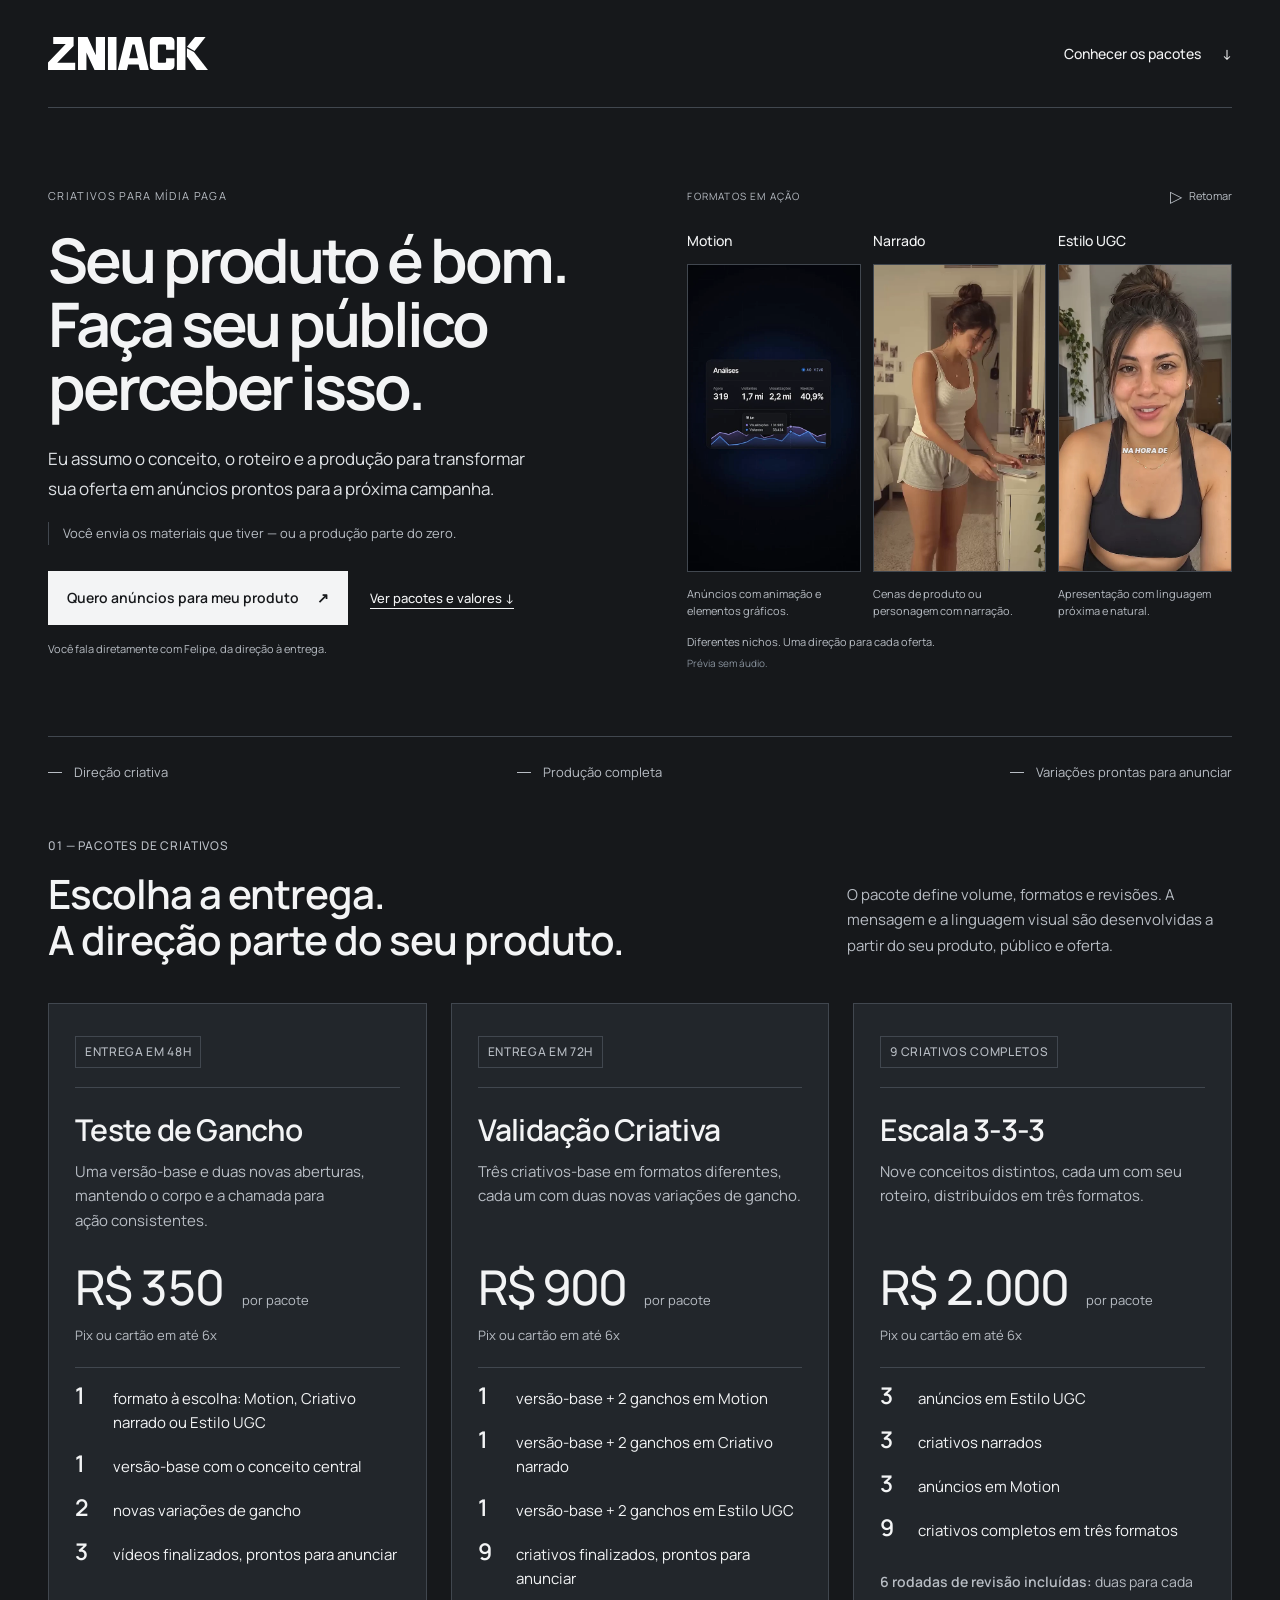
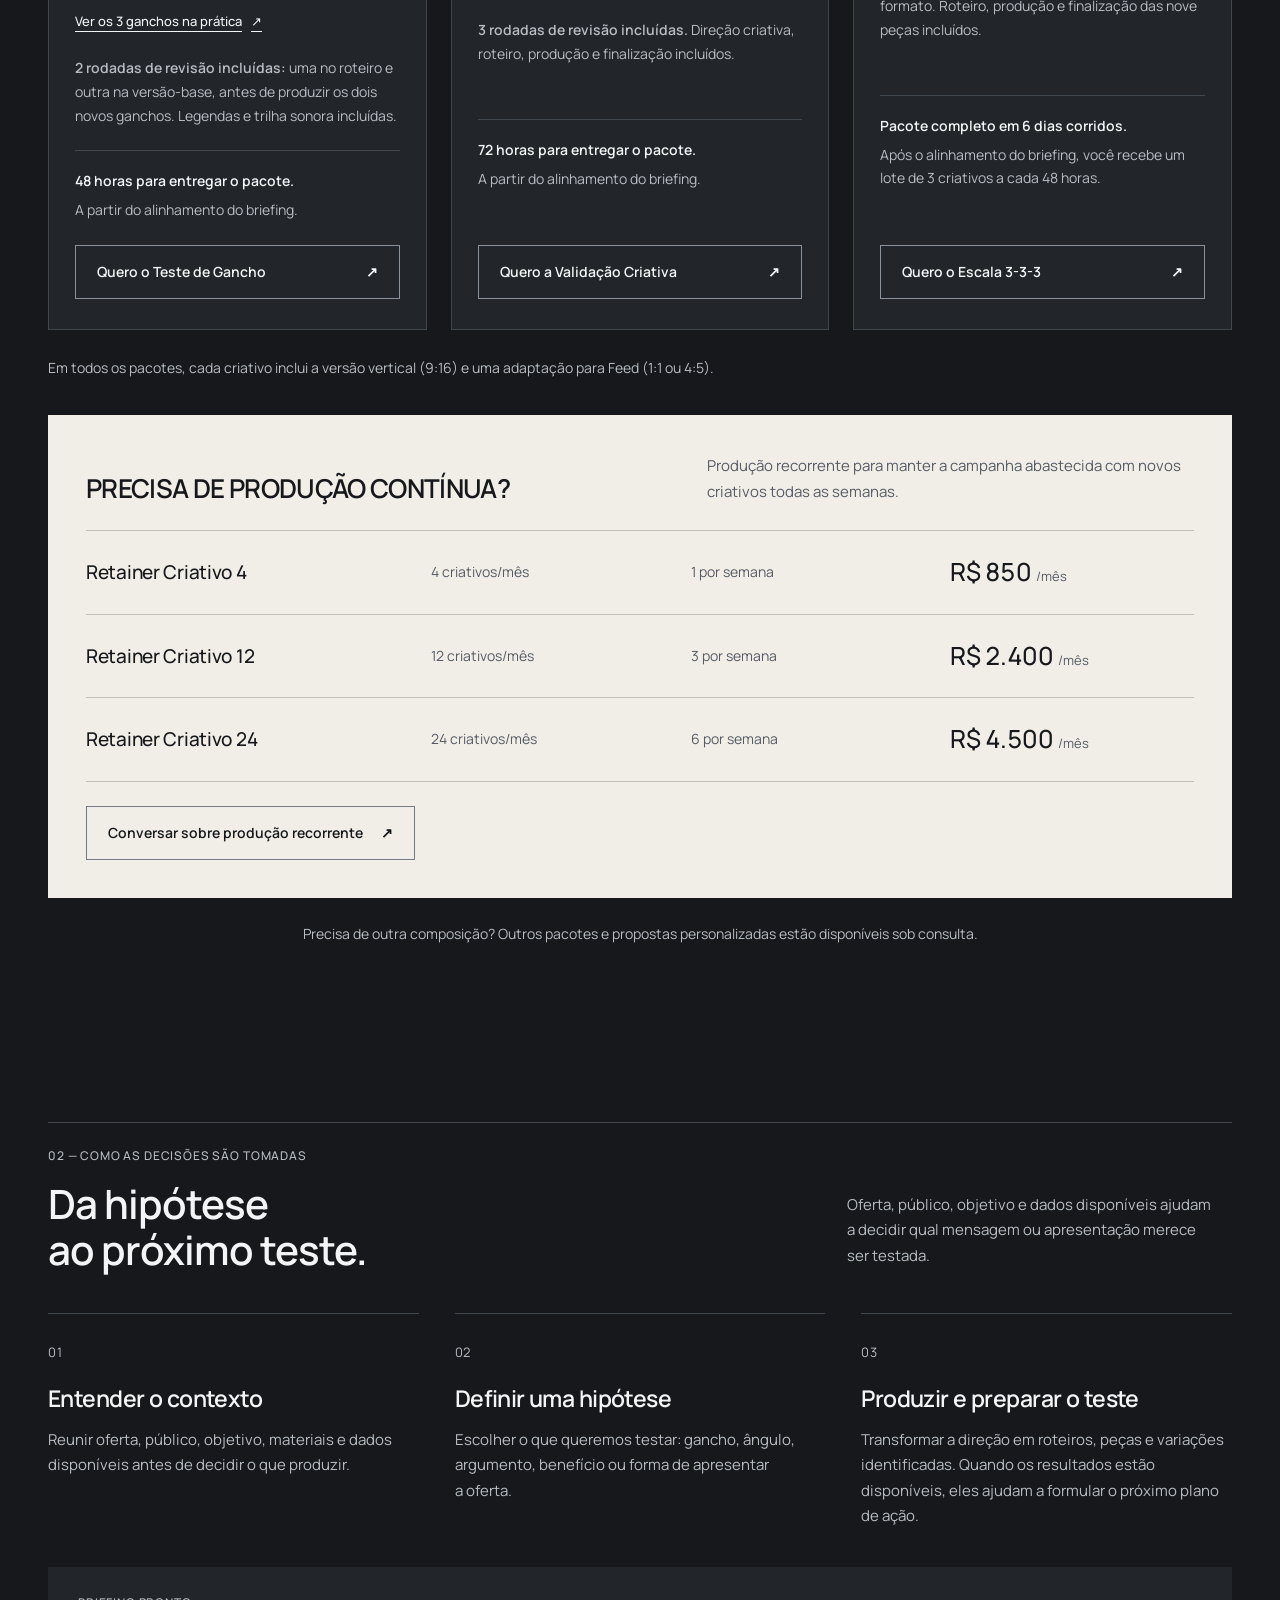
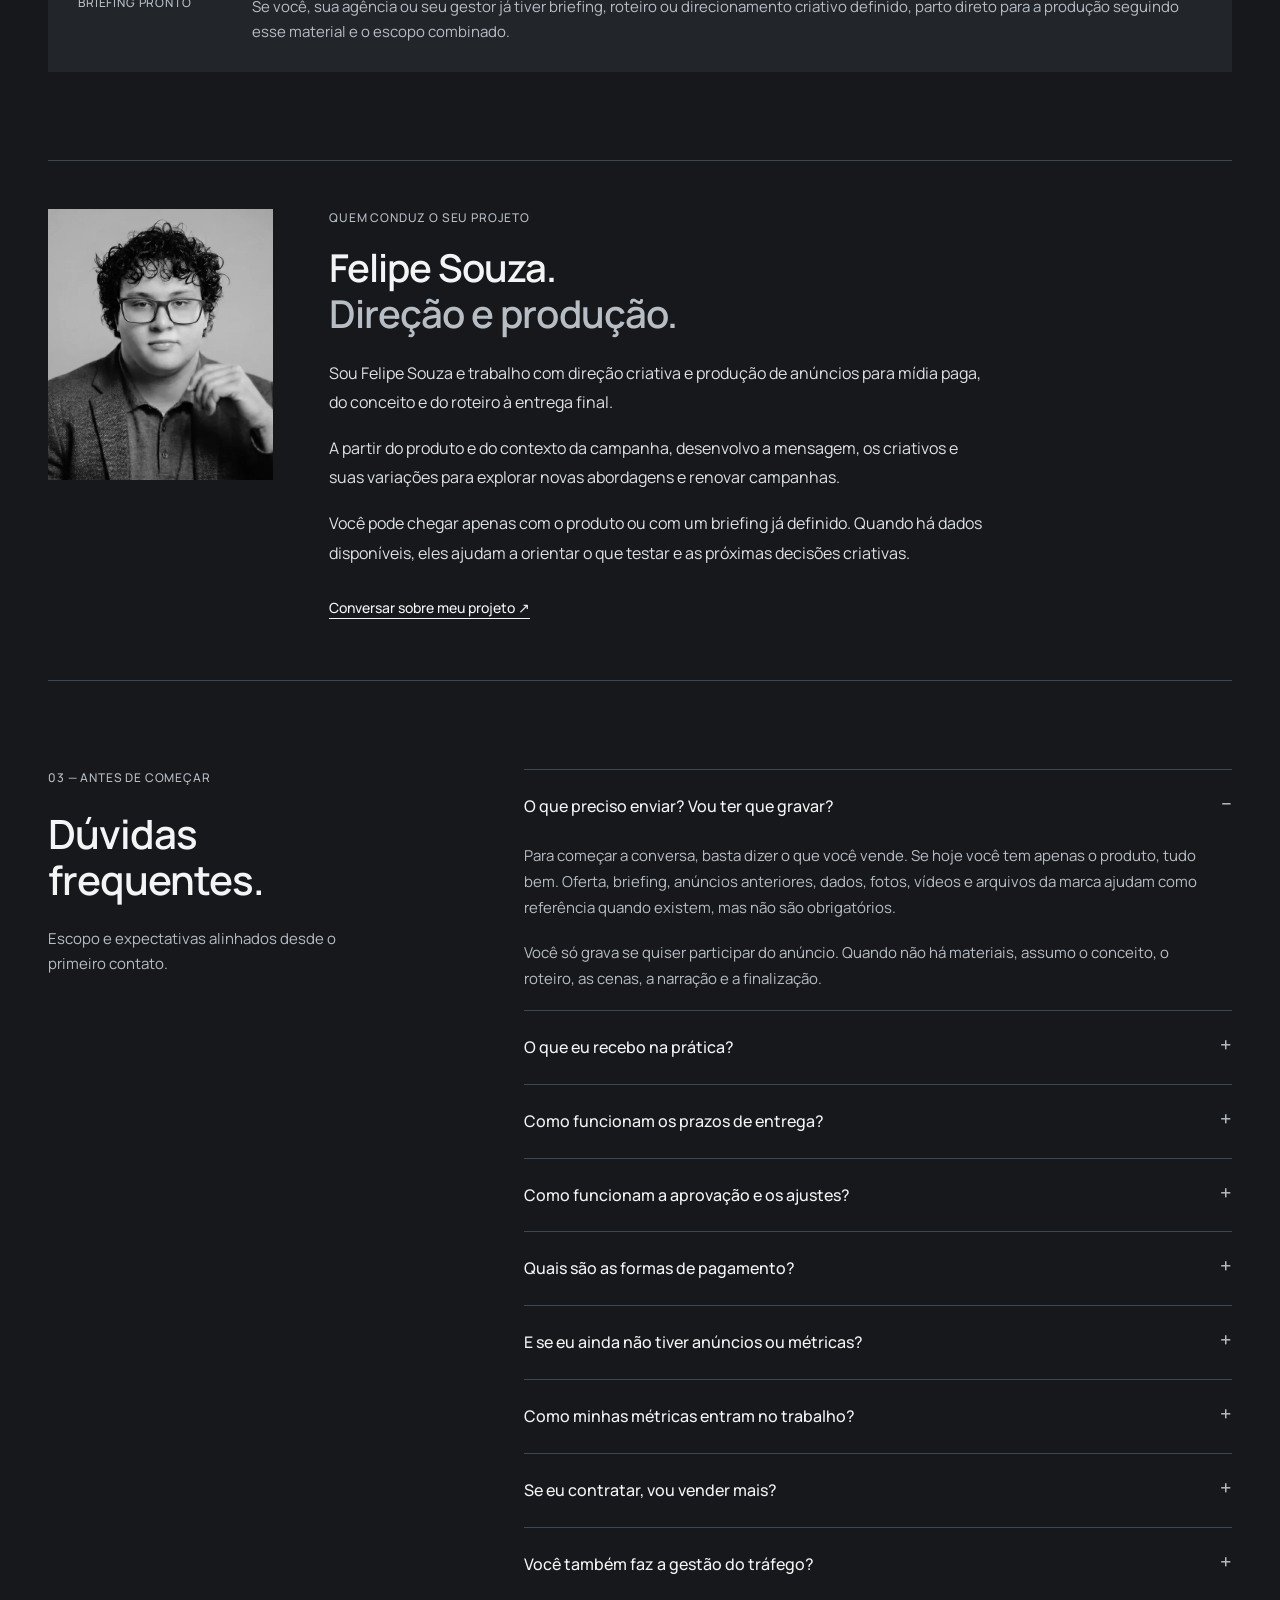
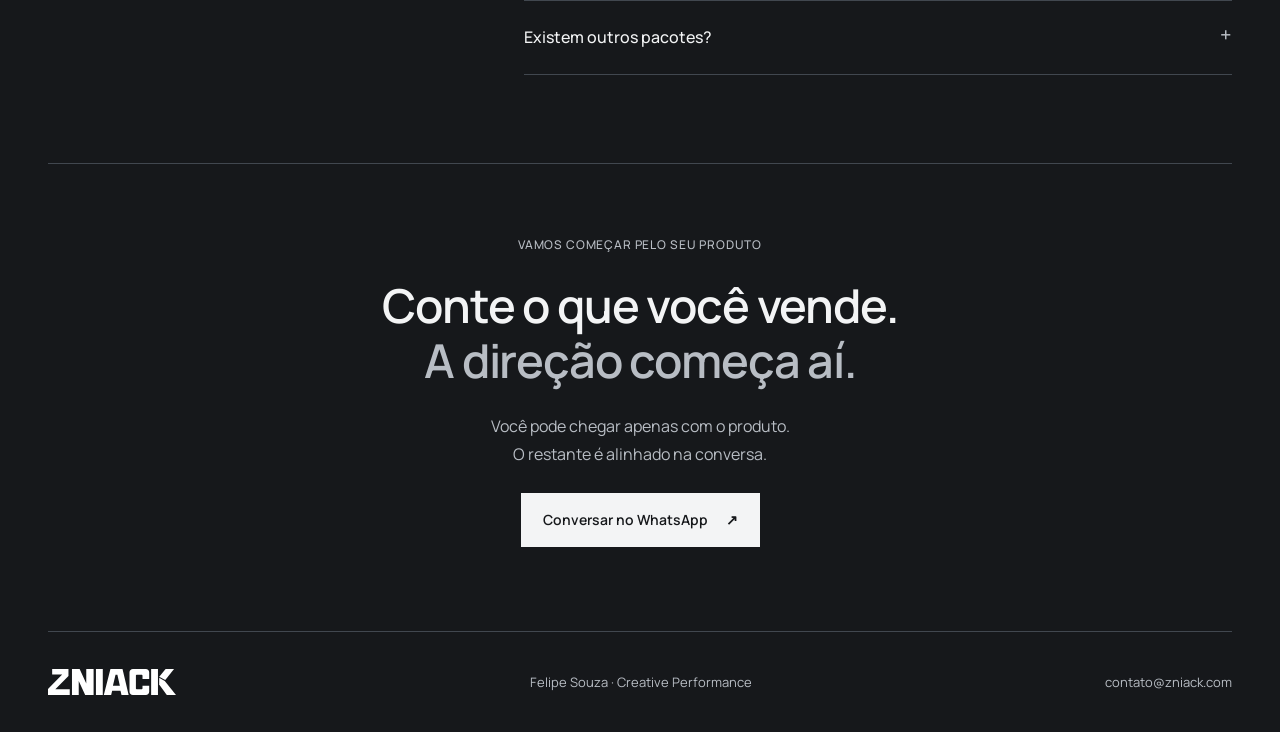
==== commit eaaaf3ea: "Update landing headline to emphasize audience perception" ====
--- a/index.html
+++ b/index.html
@@ -88,11 +88,12 @@
   <script src="sticky-cta.js?v=20260927a" defer></script>
   <script src="tracking.js?v=20261004-pixel-zniack" defer></script>
 <link rel="stylesheet" href="fluxo.css?v=20261004-gancho-2">
-<link rel="stylesheet" href="vitrine.css?v=20261007-videos">
+<link rel="stylesheet" href="vitrine.css?v=20261007-autoplay-links">
 <script>document.documentElement.dataset.vitrine = new URLSearchParams(location.search).get("vitrine") === "sequencia" ? "sequencia" : "grade";</script>
-<script src="vitrine.js?v=20261007-publicacao" defer></script><link rel="stylesheet" href="entrada-case.css?v=20261005-publicacao">
+<script src="vitrine.js?v=20261007-autoplay-links" defer></script><link rel="stylesheet" href="entrada-case.css?v=20261005-publicacao">
 <link rel="stylesheet" href="exemplo-pacote.css?v=7">
 <script src="exemplo-pacote.js?v=7" defer></script>
+<link rel="stylesheet" href="mobile-vitrine.css?v=20261007-1">
 </head>
 <body data-application="landing">
   <a class="skip" href="#conteudo">Ir para o conteúdo</a>
@@ -104,7 +105,7 @@
     <section id="inicio" class="hero hero-vitrine wrap">
   <div class="hero-copy">
     <p class="hero-eyebrow">CRIATIVOS PARA MÍDIA PAGA</p>
-    <h1><a class="hero-title-link" href="#pacotes">Seu produto é bom.<br>Faça o anúncio mostrar isso.</a></h1>
+    <h1><a class="hero-title-link" href="#pacotes">Seu produto é bom.<br>Faça seu público perceber isso.</a></h1>
     <p class="lead">Eu assumo o conceito, o roteiro e a produção para transformar sua oferta em anúncios prontos para a próxima campanha.</p>
     <p class="hero-input-note">Você envia os materiais que tiver — ou a produção parte do zero.</p>
     <div class="actions"><a class="button primary" data-whatsapp="geral" href="https://wa.me/5564992907301?text=Quero%20conversar%20sobre%20os%20pacotes%20de%20criativos." target="_blank" rel="noopener noreferrer">Quero anúncios para meu produto <span aria-hidden="true">↗</span></a><a class="text-link" href="#pacotes">Ver pacotes e valores <span aria-hidden="true">↓</span></a></div>
@@ -115,24 +116,24 @@
       <div class="showcase-heading"><div><p class="showcase-kicker">FORMATOS EM AÇÃO</p><h2 id="showcase-name">Motion</h2></div><span class="showcase-counter" id="showcase-counter">01 / 03</span></div>
       <div class="showcase-panels"><div class="showcase-panel" data-panel="motion" >
     <img src="media/showcase/motion-20261007.webp" alt="Primeiro frame da montagem de Motion" width="960" height="568" decoding="async">
-    <video muted playsinline preload="none" data-showcase-video="motion" data-src="media/showcase/motion-20261007.mp4" aria-hidden="true" tabindex="-1"></video>
+    <video muted playsinline preload="none" data-showcase-video="motion" data-src="media/showcase/motion-seo-20261007.mp4" aria-hidden="true" tabindex="-1"></video>
 </div>
 <div class="showcase-panel" data-panel="narrado" hidden>
     <img loading="lazy" src="media/showcase/narrado-20261007.webp" alt="Primeiro frame da montagem de Narrado" width="960" height="568" decoding="async">
-    <video muted playsinline preload="none" data-showcase-video="narrado" data-src="media/showcase/narrado-20261007.mp4" aria-hidden="true" tabindex="-1"></video>
+    <video muted playsinline preload="none" data-showcase-video="narrado" data-src="media/showcase/narrado-seo-20261007.mp4" aria-hidden="true" tabindex="-1"></video>
 </div>
 <div class="showcase-panel" data-panel="ugc" hidden>
     <img loading="lazy" src="media/showcase/ugc-20261007.webp" alt="Primeiro frame da montagem de Estilo UGC" width="960" height="568" decoding="async">
-    <video muted playsinline preload="none" data-showcase-video="ugc" data-src="media/showcase/ugc-20261007.mp4" aria-hidden="true" tabindex="-1"></video>
+    <video muted playsinline preload="none" data-showcase-video="ugc" data-src="media/showcase/ugc-seo-20261007.mp4" aria-hidden="true" tabindex="-1"></video>
 </div></div>
       <div class="showcase-progress" aria-hidden="true"><span id="showcase-progress"></span></div>
       <div class="showcase-bottom"><div class="showcase-picker" role="group" aria-label="Escolher formato da prévia"><button type="button" data-showcase-format="motion" aria-pressed="true">Motion</button><button type="button" data-showcase-format="narrado" aria-pressed="false">Narrado</button><button type="button" data-showcase-format="ugc" aria-pressed="false">Estilo UGC</button></div><button type="button" class="showcase-pause" data-showcase-pause hidden aria-pressed="false" aria-label="Pausar prévia"><span aria-hidden="true">Ⅱ</span><span class="showcase-pause-text">Pausar</span></button></div>
     </div>
     <div class="showcase-grid">
       <div class="showcase-grid-heading"><p class="showcase-kicker">FORMATOS EM AÇÃO</p><button type="button" class="showcase-pause" data-grid-pause hidden aria-pressed="false" aria-label="Pausar prévias"><span aria-hidden="true">Ⅱ</span><span class="showcase-pause-text">Pausar</span></button></div>
-      <div class="showcase-cards"><figure class="showcase-card"><figcaption>Motion</figcaption><div class="showcase-card-film"><img loading="eager" src="media/showcase/motion-20261007.webp" alt="Primeiro frame da montagem de Motion" width="320" height="568" decoding="async"><video muted playsinline loop preload="none" data-grid-video="motion" data-src="media/showcase/motion-20261007.mp4" aria-hidden="true" tabindex="-1"></video></div><p>Anúncios com animação e elementos gráficos.</p></figure>
-<figure class="showcase-card"><figcaption>Narrado</figcaption><div class="showcase-card-film"><img loading="eager" src="media/showcase/narrado-20261007.webp" alt="Primeiro frame da montagem de Narrado" width="320" height="568" decoding="async"><video muted playsinline loop preload="none" data-grid-video="narrado" data-src="media/showcase/narrado-20261007.mp4" aria-hidden="true" tabindex="-1"></video></div><p>Cenas de produto ou personagem com narração.</p></figure>
-<figure class="showcase-card"><figcaption>Estilo UGC</figcaption><div class="showcase-card-film"><img loading="eager" src="media/showcase/ugc-20261007.webp" alt="Primeiro frame da montagem de Estilo UGC" width="320" height="568" decoding="async"><video muted playsinline loop preload="none" data-grid-video="ugc" data-src="media/showcase/ugc-20261007.mp4" aria-hidden="true" tabindex="-1"></video></div><p>Apresentação com linguagem próxima e natural.</p></figure></div>
+      <div class="showcase-cards"><figure class="showcase-card"><figcaption><a href="#pacotes">Motion</a></figcaption><a class="showcase-card-film" href="#pacotes" aria-label="Ver pacotes de criativos — Motion"><img loading="eager" src="media/showcase/motion-20261007.webp" alt="Primeiro frame da montagem de Motion" width="320" height="568" decoding="async"><video muted playsinline loop preload="none" data-grid-video="motion" data-src="media/showcase/motion-seo-20261007.mp4" aria-hidden="true" tabindex="-1"></video></a><p>Anúncios com animação e elementos gráficos.</p></figure>
+<figure class="showcase-card"><figcaption><a href="#pacotes">Narrado</a></figcaption><a class="showcase-card-film" href="#pacotes" aria-label="Ver pacotes de criativos — Narrado"><img loading="eager" src="media/showcase/narrado-20261007.webp" alt="Primeiro frame da montagem de Narrado" width="320" height="568" decoding="async"><video muted playsinline loop preload="none" data-grid-video="narrado" data-src="media/showcase/narrado-seo-20261007.mp4" aria-hidden="true" tabindex="-1"></video></a><p>Cenas de produto ou personagem com narração.</p></figure>
+<figure class="showcase-card"><figcaption><a href="#pacotes">Estilo UGC</a></figcaption><a class="showcase-card-film" href="#pacotes" aria-label="Ver pacotes de criativos — Estilo UGC"><img loading="eager" src="media/showcase/ugc-20261007.webp" alt="Primeiro frame da montagem de Estilo UGC" width="320" height="568" decoding="async"><video muted playsinline loop preload="none" data-grid-video="ugc" data-src="media/showcase/ugc-seo-20261007.mp4" aria-hidden="true" tabindex="-1"></video></a><p>Apresentação com linguagem próxima e natural.</p></figure></div>
     </div>
     <p class="showcase-caption">Diferentes nichos. Uma direção para cada oferta.<span>Prévia sem áudio.</span></p>
     <noscript><p class="showcase-caption">Veja a demonstração completa pelo link no pacote Teste de Gancho.</p></noscript>
--- a/vitrine.css
+++ b/vitrine.css
@@ -89,3 +89,8 @@
 .showcase-pause[hidden] { display:none; }
 
 .showcase-panel img,.showcase-panel video { object-fit:contain; }
+
+/* Links preservam a apresentação da vitrine. */
+.showcase-card-film { display:block; }
+.showcase-card figcaption a { color:inherit; text-decoration:none; }
+.showcase-card :is(figcaption a,.showcase-card-film):focus-visible { outline:2px solid currentColor; outline-offset:4px; }
--- a/mobile-vitrine.css
+++ b/mobile-vitrine.css
@@ -0,0 +1,24 @@
+/* Abertura compacta só em celular; textos de apoio seguem após a vitrine. */
+@media (max-width:480px) {
+  body[data-application=landing] .header { height:68px; }
+  body[data-application=landing] .hero-vitrine { grid-template-columns:minmax(0,1fr); gap:0; padding-block:22px 30px; }
+  body[data-application=landing] .hero-vitrine :is(.hero-eyebrow,h1,.lead,.actions,.hero-showcase,.hero-input-note,.micro) { grid-column:1; }
+  body[data-application=landing] .hero-vitrine .hero-copy { display:contents; }
+  body[data-application=landing] .hero-eyebrow { grid-row:1; margin-bottom:10px; }
+  body[data-application=landing] .hero-vitrine h1 { grid-row:2; margin-bottom:14px; }
+  body[data-application=landing] .hero-vitrine .lead { grid-row:3; line-height:1.6; margin-bottom:16px; }
+  body[data-application=landing] .hero-vitrine .actions { grid-row:4; display:grid; grid-template-columns:minmax(0,1fr) 108px; gap:12px; margin-bottom:10px; }
+  body[data-application=landing] .hero-vitrine .actions .button { padding:10px 13px; min-height:54px; gap:10px; line-height:1.4; }
+  body[data-application=landing] .hero-vitrine .actions .text-link { font-size:12px; line-height:1.5; min-height:44px; }
+  body[data-application=landing] .hero-vitrine .actions .text-link span { margin-left:4px; }
+  body[data-application=landing] .hero-showcase { grid-row:5; }
+  body[data-application=landing] .showcase-grid-heading { min-height:36px; margin-bottom:6px; }
+  body[data-application=landing] .showcase-card figcaption { margin-bottom:8px; }
+  body[data-application=landing] .hero-vitrine .hero-input-note { grid-row:6; margin:18px 0 0; }
+  body[data-application=landing] .hero-vitrine .micro { grid-row:7; margin-top:8px; }
+}
+@media (max-width:340px) {
+  body[data-application=landing] .hero-vitrine h1 { font-size:32px; }
+  body[data-application=landing] .hero-vitrine .lead { font-size:14px; }
+  body[data-application=landing] .hero-vitrine .actions { grid-template-columns:minmax(0,1fr) 94px; gap:10px; }
+}
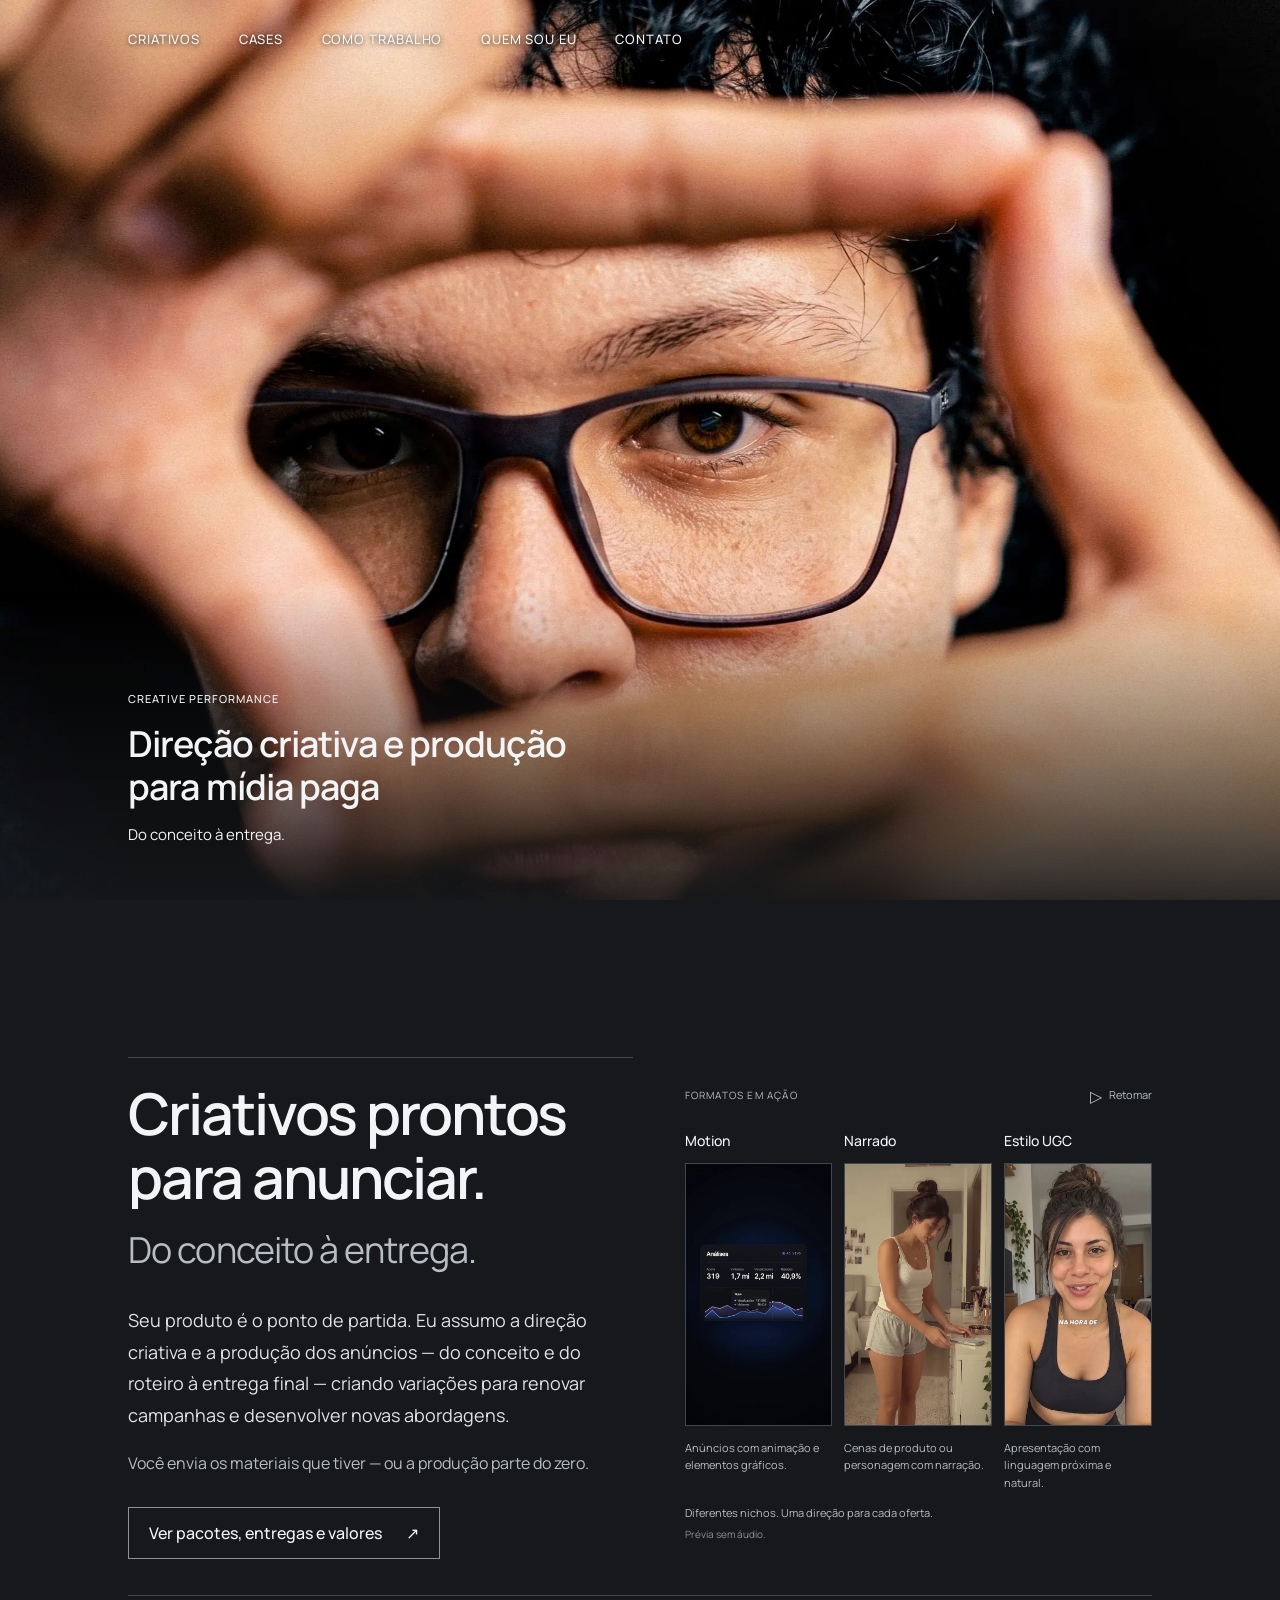
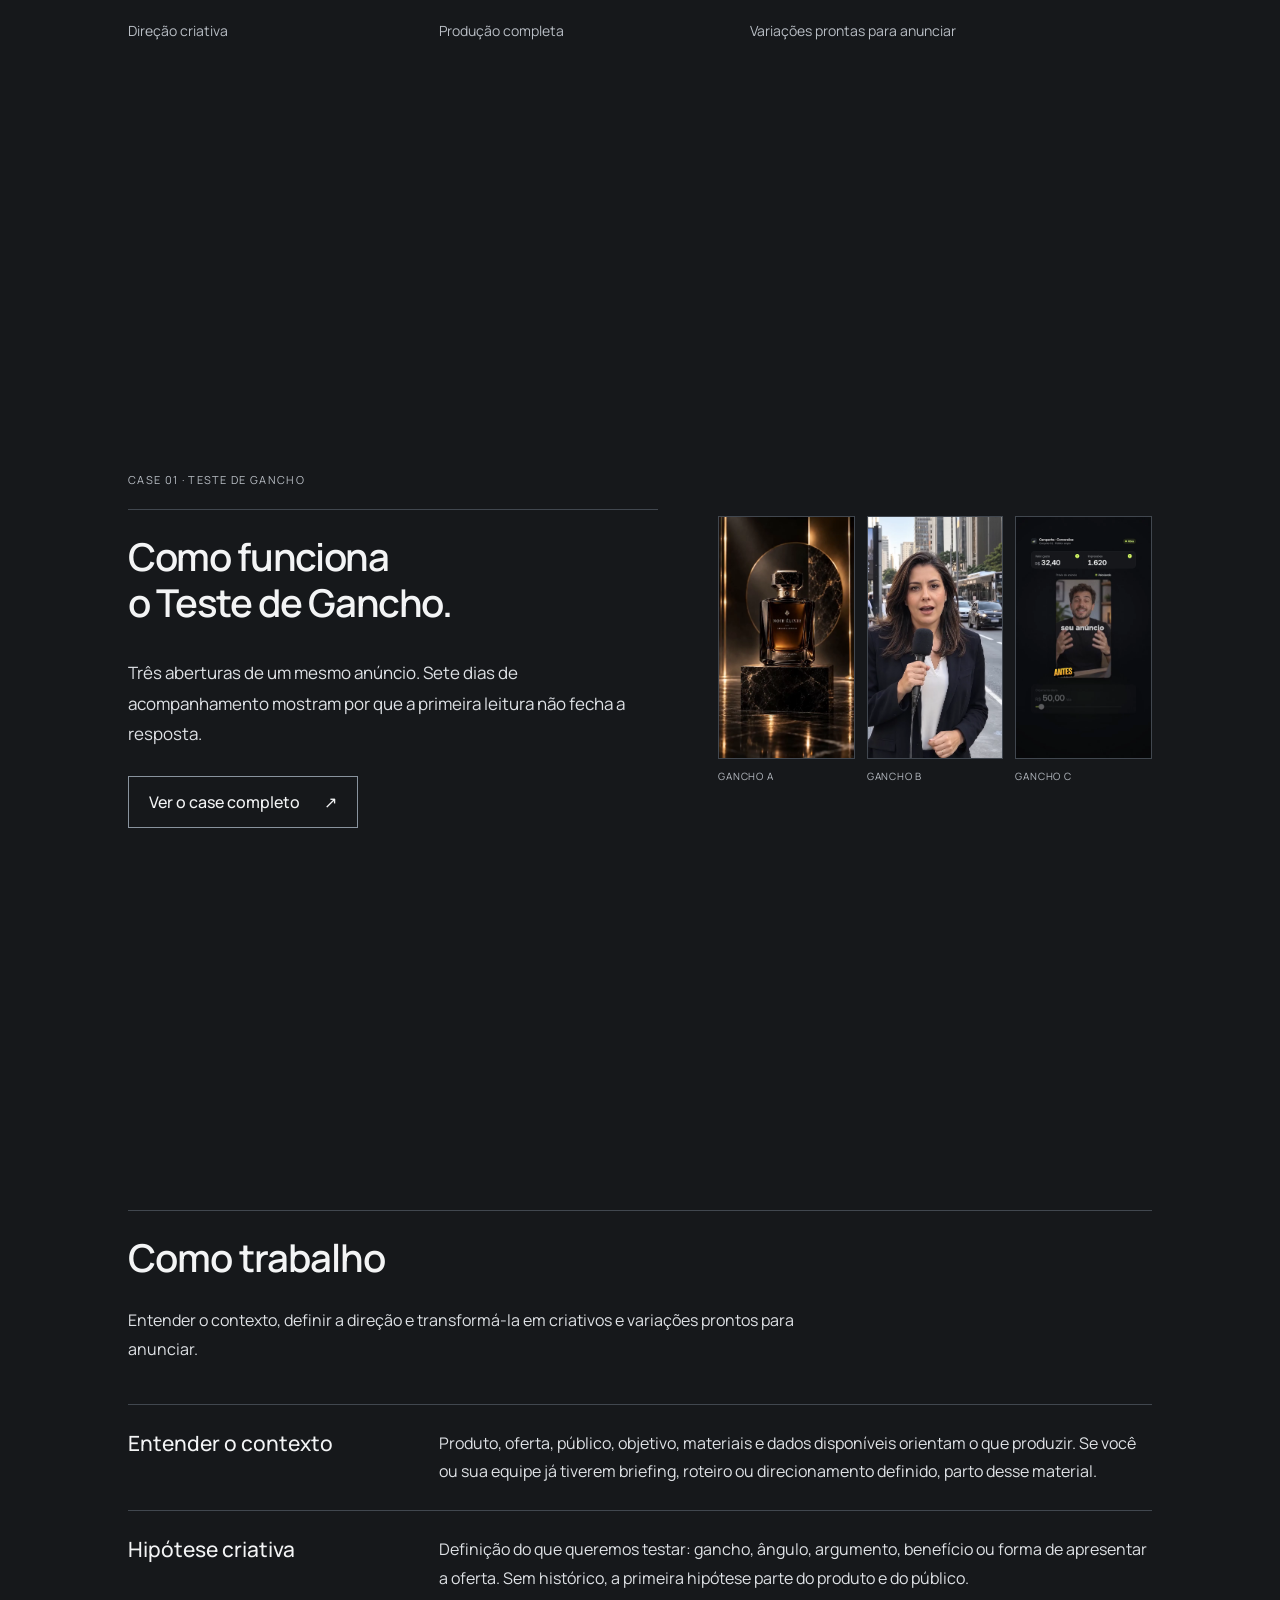
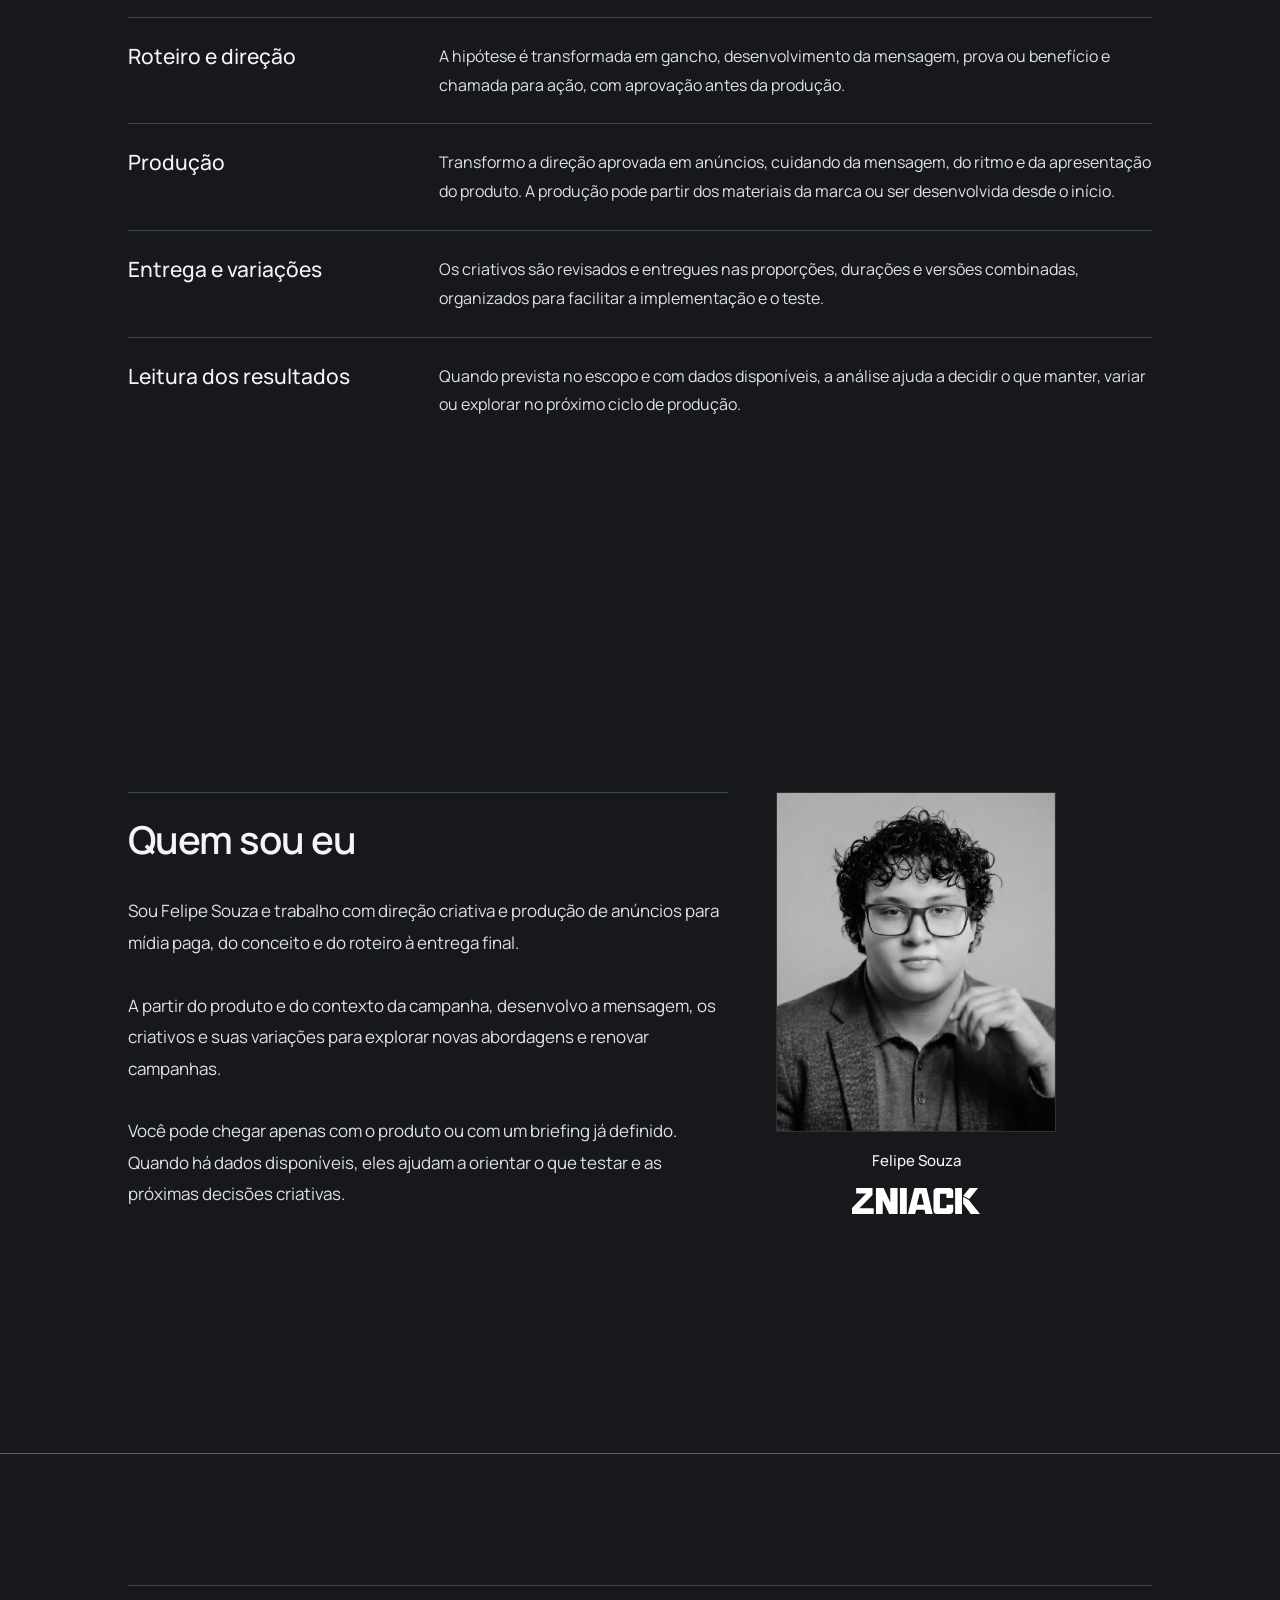
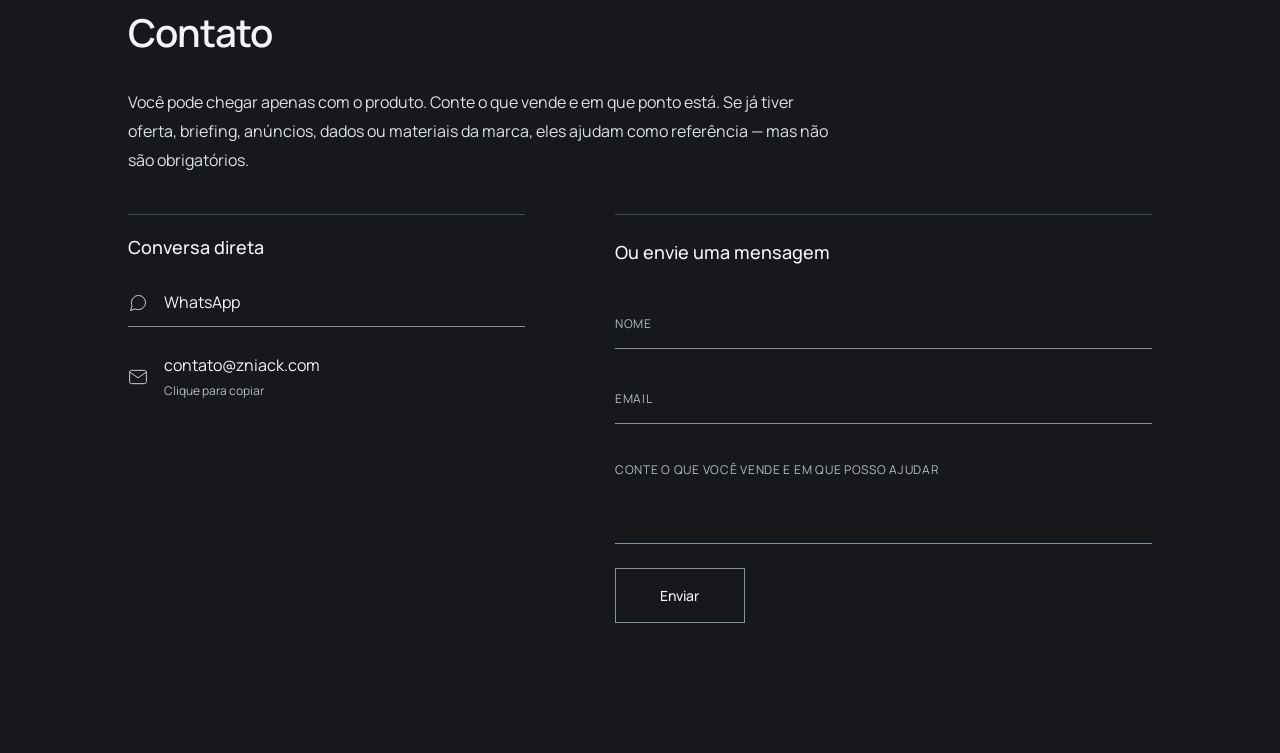
==== commit 1b90c9e9: "Autoplay muted main site showcase with reduced motion" ====
--- a/index.html
+++ b/index.html
@@ -1,240 +1,201 @@
 <!DOCTYPE html>
-<html lang="pt-BR" data-brand-direction="corte">
+<html lang="pt-br" data-brand-direction="corte" data-vitrine="grade">
+
 <head>
-  <meta charset="utf-8">
-  <meta name="viewport" content="width=device-width,initial-scale=1">
-  <meta name="description" content="Direção criativa e produção de anúncios, do conceito e roteiro à entrega final. Conheça os pacotes de criativos para mídia paga do Zniack.">
-  <title>Criativos para tráfego pago — Direção e produção | Zniack</title>
-  <link rel="canonical" href="https://criativos.zniack.com/">
-  <meta property="og:locale" content="pt_BR">
-  <meta property="og:type" content="website">
-  <meta property="og:site_name" content="Zniack">
-  <meta property="og:title" content="Criativos prontos para anunciar. Do conceito à entrega.">
-  <meta property="og:description" content="Direção criativa e produção de anúncios para mídia paga. Conheça os pacotes e veja os criativos completos.">
-  <meta property="og:url" content="https://criativos.zniack.com/">
-  <meta property="og:image" content="https://criativos.zniack.com/assets/compartilhamento-corte.jpg">
-  <meta property="og:image:width" content="1200">
-  <meta property="og:image:height" content="630">
-  <meta property="og:image:alt" content="Zniack: criativos prontos para anunciar, do conceito à entrega.">
-  <meta name="twitter:card" content="summary_large_image">
-  <meta name="twitter:title" content="Criativos prontos para anunciar. Do conceito à entrega.">
-  <meta name="twitter:description" content="Direção criativa e produção de anúncios para mídia paga.">
-  <meta name="twitter:image" content="https://criativos.zniack.com/assets/compartilhamento-corte.jpg">
-  <link rel="icon" href="favicon.ico" sizes="any">
-  <link rel="icon" type="image/png" href="assets/favicon-32.png" sizes="32x32">
-  <link rel="apple-touch-icon" href="assets/apple-touch-icon.png" sizes="180x180">
-  <script id="reload-top">
-    (function () {
-      var navigation = performance.getEntriesByType('navigation')[0];
-      if (!navigation || navigation.type !== 'reload') return;
-      if ('scrollRestoration' in history) history.scrollRestoration = 'manual';
-      if (location.hash) history.replaceState(null, '', location.pathname + location.search);
-      window.addEventListener('pageshow', function () {
-        window.scrollTo({ top: 0, left: 0, behavior: 'instant' });
-      }, { once: true });
-      window.addEventListener('pagehide', function () {
-        if ('scrollRestoration' in history) history.scrollRestoration = 'auto';
-      }, { once: true });
-    })();
-  </script>
-  <script id="motion-preview">
-    if (location.hostname === '127.0.0.1' || location.hostname === 'criativos.zniack.com') {
-      var motionMode = new URLSearchParams(location.search).get('motion');
-      if (motionMode === 'on') document.documentElement.classList.add('motion-preview');
-      if (motionMode === 'off') document.documentElement.classList.add('motion-off');
-    }
-  </script>
-  <style id="first-paint">
-    html{background:#16181b}
-  </style>
-  <script id="font-reveal">
-    (function () {
-      var root = document.documentElement;
-      root.classList.add('fonts-pending');
-      if (!root.classList.contains('motion-off')) root.classList.add('js-motion');
-      var shown = false;
-      var fallback = window.setTimeout(show, 1800);
-      function show() {
-        if (shown) return;
-        shown = true;
-        window.clearTimeout(fallback);
-        root.classList.add('fonts-ready');
-        root.classList.remove('fonts-pending');
-        window.dispatchEvent(new Event('landing:fonts-ready'));
-      }
-      document.addEventListener('DOMContentLoaded', function () {
-        if (!document.fonts || !document.fonts.load) return show();
-        Promise.all([
-          document.fonts.load('600 64px Manrope', 'Criativos prontos para anunciar'),
-          document.fonts.load('400 18px Manrope', 'Seu produto é o ponto de partida')
-        ]).then(show, show);
-      }, { once: true });
-    })();
-  </script>
-  <link rel="preload" href="assets/fonts/manrope-latin.woff2" as="font" type="font/woff2" crossorigin>
-  <script id="clarity-tracking">
-    if (location.hostname === 'criativos.zniack.com') {
-      (function(c,l,a,r,i,t,y){
-        c[a]=c[a]||function(){(c[a].q=c[a].q||[]).push(arguments)};
-        t=l.createElement(r);t.async=1;t.src='https://www.clarity.ms/tag/'+i;
-        y=l.getElementsByTagName(r)[0];y.parentNode.insertBefore(t,y);
-      })(window, document, 'clarity', 'script', 'ypithfjqi0');
-    }
-  </script>
-  <link rel="stylesheet" href="style.css?v=20260928-motion-default-1">
-  <link rel="stylesheet" href="corte.css?v=20260930-1">
-  <link rel="stylesheet" href="corte-editorial.css?v=20261004-respiro-1">
-  <script src="main.js?v=20260930-1" defer></script>
-  <script src="sticky-cta.js?v=20260927a" defer></script>
-  <script src="tracking.js?v=20261004-pixel-zniack" defer></script>
-<link rel="stylesheet" href="fluxo.css?v=20261004-gancho-2">
-<link rel="stylesheet" href="vitrine.css?v=20261007-autoplay-links">
-<script>document.documentElement.dataset.vitrine = new URLSearchParams(location.search).get("vitrine") === "sequencia" ? "sequencia" : "grade";</script>
-<script src="vitrine.js?v=20261007-autoplay-links" defer></script><link rel="stylesheet" href="entrada-case.css?v=20261005-publicacao">
-<link rel="stylesheet" href="exemplo-pacote.css?v=7">
-<script src="exemplo-pacote.js?v=7" defer></script>
-<link rel="stylesheet" href="mobile-vitrine.css?v=20261007-1">
+    <meta charset="UTF-8">
+    <meta name="viewport" content="width=device-width, initial-scale=1.0">
+    <title>zniack | Direção criativa e produção para mídia paga</title>
+
+    <meta name="description"
+        content="Direção criativa e produção de anúncios, do conceito e roteiro à entrega final. Felipe Souza, zniack.">
+    <meta name="keywords"
+        content="creative performance, direção criativa, criativos para mídia paga, anúncios, tráfego pago, Felipe Souza, zniack">
+    <meta name="author" content="Felipe Souza">
+    <link rel="canonical" href="https://www.zniack.com/">
+
+    <meta property="og:type" content="website">
+    <meta property="og:url" content="https://www.zniack.com/">
+    <meta property="og:title" content="zniack | Direção criativa e produção para mídia paga">
+    <meta property="og:description" content="Direção criativa e produção de anúncios, do conceito à entrega.">
+    <meta property="og:image" content="https://www.zniack.com/capa.webp">
+
+    <link rel="preload" as="image" href="capa.webp">
+
+    <link rel="stylesheet" href="tailwind-build.css">
+    <link rel="stylesheet" href="custom.css">
+    <link rel="stylesheet" href="criativos.css?v=20260919">
+    <link rel="preload" href="assets/manrope-latin.woff2" as="font" type="font/woff2" crossorigin>
+    <link rel="stylesheet" href="identidade-corte.css?v=20260930-2">
+  <link rel="stylesheet" href="marca-corte.css">
+
+<link rel="stylesheet" href="refinamento.css">
+<link rel="stylesheet" href="site-comum.css?v=20261002-publicacao">
+<link rel="stylesheet" href="movimento-fluido.css?v=20261002-publicacao">
+<link rel="stylesheet" href="criativos-intro.css?v=20261003-1">
+<link rel="stylesheet" href="entrada-case.css?v=20261005-publicacao">
+<link rel="stylesheet" href="vitrine.css?v=20261007-publicacao">
+<link rel="stylesheet" href="criativos-showcase.css?v=20261007-publicacao">
 </head>
-<body data-application="landing">
-  <a class="skip" href="#conteudo">Ir para o conteúdo</a>
-  <header class="header wrap">
-    <a class="logo" href="#inicio" aria-label="Zniack, início"><span class="signature-d1"><img src="assets/zniack-d1-branco.svg" alt="Zniack" width="1754" height="361" decoding="async" fetchpriority="high"></span></a>
-    <a href="#pacotes" class="header-link">Conhecer os pacotes <span aria-hidden="true">↓</span></a>
-  </header>
-  <main id="conteudo">
-    <section id="inicio" class="hero hero-vitrine wrap">
-  <div class="hero-copy">
-    <p class="hero-eyebrow">CRIATIVOS PARA MÍDIA PAGA</p>
-    <h1><a class="hero-title-link" href="#pacotes">Seu produto é bom.<br>Faça seu público perceber isso.</a></h1>
-    <p class="lead">Eu assumo o conceito, o roteiro e a produção para transformar sua oferta em anúncios prontos para a próxima campanha.</p>
-    <p class="hero-input-note">Você envia os materiais que tiver — ou a produção parte do zero.</p>
-    <div class="actions"><a class="button primary" data-whatsapp="geral" href="https://wa.me/5564992907301?text=Quero%20conversar%20sobre%20os%20pacotes%20de%20criativos." target="_blank" rel="noopener noreferrer">Quero anúncios para meu produto <span aria-hidden="true">↗</span></a><a class="text-link" href="#pacotes">Ver pacotes e valores <span aria-hidden="true">↓</span></a></div>
-    <p class="micro">Você fala diretamente com Felipe, da direção à entrega.</p>
-  </div>
-  <div class="hero-showcase" aria-label="Prévia visual dos formatos de criativos">
-    <div class="showcase-sequence">
-      <div class="showcase-heading"><div><p class="showcase-kicker">FORMATOS EM AÇÃO</p><h2 id="showcase-name">Motion</h2></div><span class="showcase-counter" id="showcase-counter">01 / 03</span></div>
-      <div class="showcase-panels"><div class="showcase-panel" data-panel="motion" >
-    <img src="media/showcase/motion-20261007.webp" alt="Primeiro frame da montagem de Motion" width="960" height="568" decoding="async">
-    <video muted playsinline preload="none" data-showcase-video="motion" data-src="media/showcase/motion-seo-20261007.mp4" aria-hidden="true" tabindex="-1"></video>
-</div>
-<div class="showcase-panel" data-panel="narrado" hidden>
-    <img loading="lazy" src="media/showcase/narrado-20261007.webp" alt="Primeiro frame da montagem de Narrado" width="960" height="568" decoding="async">
-    <video muted playsinline preload="none" data-showcase-video="narrado" data-src="media/showcase/narrado-seo-20261007.mp4" aria-hidden="true" tabindex="-1"></video>
-</div>
-<div class="showcase-panel" data-panel="ugc" hidden>
-    <img loading="lazy" src="media/showcase/ugc-20261007.webp" alt="Primeiro frame da montagem de Estilo UGC" width="960" height="568" decoding="async">
-    <video muted playsinline preload="none" data-showcase-video="ugc" data-src="media/showcase/ugc-seo-20261007.mp4" aria-hidden="true" tabindex="-1"></video>
-</div></div>
-      <div class="showcase-progress" aria-hidden="true"><span id="showcase-progress"></span></div>
-      <div class="showcase-bottom"><div class="showcase-picker" role="group" aria-label="Escolher formato da prévia"><button type="button" data-showcase-format="motion" aria-pressed="true">Motion</button><button type="button" data-showcase-format="narrado" aria-pressed="false">Narrado</button><button type="button" data-showcase-format="ugc" aria-pressed="false">Estilo UGC</button></div><button type="button" class="showcase-pause" data-showcase-pause hidden aria-pressed="false" aria-label="Pausar prévia"><span aria-hidden="true">Ⅱ</span><span class="showcase-pause-text">Pausar</span></button></div>
-    </div>
-    <div class="showcase-grid">
+
+<body class="noise" data-application="principal" data-refinamento="corte">
+
+    <div id="transition-overlay"></div>
+
+    <header id="sticky-header" class="header-sticky">
+        <a href="#criativos" class="nav-link">Criativos</a>
+        <a href="#case-gancho" class="nav-link">Cases</a>
+        <a href="#trabalho" class="nav-link">Como trabalho</a>
+        <a href="#sobre" class="nav-link">Quem sou eu</a>
+        <a href="#contato" class="nav-link">Contato</a>
+    </header>
+
+    <main class="snap-container" id="main-scroll">
+        <section id="capa">
+            <img src="capa.webp" alt="Felipe Souza — zniack, direção criativa e produção para mídia paga" class="capa-img-full">
+            <div class="creative-cover-copy"><p class="cover-kicker">Creative Performance</p><h1 class="titulo-secao reveal-processed">Direção criativa e produção<br>para mídia paga</h1><p class="cover-subtitle">Do conceito à entrega.</p></div>
+        </section>
+
+        <section id="criativos" aria-labelledby="criativos-titulo">
+            <div class="criativos-intro w-full">
+                <div class="criativos-showcase-copy">
+                <h2 id="criativos-titulo" class="titulo-secao">Criativos prontos<br>para anunciar.</h2>
+                <p class="criativos-intro-subtitle">Do conceito à entrega.</p>
+                <p class="criativos-intro-copy">Seu produto é o ponto de partida. Eu assumo a direção criativa e a produção dos anúncios — do conceito e do roteiro à entrega final — criando variações para renovar campanhas e desenvolver novas abordagens.</p>
+                <p class="criativos-intro-note">Você envia os materiais que tiver — ou a produção parte do zero.</p>
+                <a class="criativos-intro-link" href="https://criativos.zniack.com/">Ver pacotes, entregas e valores <span aria-hidden="true">↗</span></a>
+                </div>
+                <div class="hero-showcase" aria-label="Exemplos dos formatos de criativos">    <div class="showcase-grid">
       <div class="showcase-grid-heading"><p class="showcase-kicker">FORMATOS EM AÇÃO</p><button type="button" class="showcase-pause" data-grid-pause hidden aria-pressed="false" aria-label="Pausar prévias"><span aria-hidden="true">Ⅱ</span><span class="showcase-pause-text">Pausar</span></button></div>
-      <div class="showcase-cards"><figure class="showcase-card"><figcaption><a href="#pacotes">Motion</a></figcaption><a class="showcase-card-film" href="#pacotes" aria-label="Ver pacotes de criativos — Motion"><img loading="eager" src="media/showcase/motion-20261007.webp" alt="Primeiro frame da montagem de Motion" width="320" height="568" decoding="async"><video muted playsinline loop preload="none" data-grid-video="motion" data-src="media/showcase/motion-seo-20261007.mp4" aria-hidden="true" tabindex="-1"></video></a><p>Anúncios com animação e elementos gráficos.</p></figure>
-<figure class="showcase-card"><figcaption><a href="#pacotes">Narrado</a></figcaption><a class="showcase-card-film" href="#pacotes" aria-label="Ver pacotes de criativos — Narrado"><img loading="eager" src="media/showcase/narrado-20261007.webp" alt="Primeiro frame da montagem de Narrado" width="320" height="568" decoding="async"><video muted playsinline loop preload="none" data-grid-video="narrado" data-src="media/showcase/narrado-seo-20261007.mp4" aria-hidden="true" tabindex="-1"></video></a><p>Cenas de produto ou personagem com narração.</p></figure>
-<figure class="showcase-card"><figcaption><a href="#pacotes">Estilo UGC</a></figcaption><a class="showcase-card-film" href="#pacotes" aria-label="Ver pacotes de criativos — Estilo UGC"><img loading="eager" src="media/showcase/ugc-20261007.webp" alt="Primeiro frame da montagem de Estilo UGC" width="320" height="568" decoding="async"><video muted playsinline loop preload="none" data-grid-video="ugc" data-src="media/showcase/ugc-seo-20261007.mp4" aria-hidden="true" tabindex="-1"></video></a><p>Apresentação com linguagem próxima e natural.</p></figure></div>
-    </div>
-    <p class="showcase-caption">Diferentes nichos. Uma direção para cada oferta.<span>Prévia sem áudio.</span></p>
-    <noscript><p class="showcase-caption">Veja a demonstração completa pelo link no pacote Teste de Gancho.</p></noscript>
-  </div>
-</section>
-
-    <div class="principles wrap"><a href="#pacotes"><span>Direção criativa</span></a><a href="#pacotes"><span>Produção completa</span></a><a href="#pacotes"><span>Variações prontas para anunciar</span></a></div>
-
-    <section id="pacotes" class="section wrap">
- <div class="section-head"><div><p class="eyebrow">01 — PACOTES DE CRIATIVOS</p><h2>Escolha a entrega.<br>A direção parte do seu produto.</h2></div><p>O pacote define volume, formatos e revisões. A mensagem e a linguagem visual são desenvolvidas a partir do seu produto, público e oferta.</p></div>
- <div class="package-grid all-packages"><article class="package featured">
-            <div class="package-top"><span class="tag muted">ENTREGA EM 48H</span></div>
-            <h3>Teste de Gancho</h3><p class="package-intro">Uma versão-base e duas novas aberturas, mantendo o corpo e a chamada para ação consistentes.</p>
-            <div class="price">R$ 350 <span>por pacote</span><small>Pix ou cartão em até 6x</small></div>
-            <ul class="deliverables"><li><b>1</b><span>formato à escolha: Motion, Criativo narrado ou Estilo UGC</span></li><li><b>1</b><span>versão-base com o conceito central</span></li><li><b>2</b><span>novas variações de gancho</span></li><li><b>3</b><span>vídeos finalizados, prontos para anunciar</span></li></ul>
-            <a class="text-link hook-demo-trigger" href="case-teste-gancho/index.html" data-open-hook-demo aria-haspopup="dialog" aria-controls="exemplos">Ver os 3 ganchos na prática <span aria-hidden="true">↗</span></a>
-            <p class="package-detail"><strong>2 rodadas de revisão incluídas:</strong> uma no roteiro e outra na versão-base, antes de produzir os dois novos ganchos. Legendas e trilha sonora incluídas.</p>
-            <p class="deadline"><strong>48 horas para entregar o pacote.</strong> A partir do alinhamento do briefing.</p>
-            <a class="button secondary" data-whatsapp="teste" href="https://wa.me/5564992907301?text=Quero%20conversar%20sobre%20o%20Teste%20de%20Gancho%20de%20R%24%20350." target="_blank" rel="noopener noreferrer">Quero o Teste de Gancho <span aria-hidden="true">↗</span></a>
-          </article>
-        <article class="package" id="outros-pacotes">
-          <div class="package-top"><span class="tag muted">ENTREGA EM 72H</span></div>
-          <h3>Validação Criativa</h3><p class="package-intro">Três criativos-base em formatos diferentes, cada um com duas novas variações de gancho.</p>
-          <div class="price">R$ 900 <span>por pacote</span><small>Pix ou cartão em até 6x</small></div>
-          <ul class="deliverables"><li><b>1</b><span>versão-base + 2 ganchos em Motion</span></li><li><b>1</b><span>versão-base + 2 ganchos em Criativo narrado</span></li><li><b>1</b><span>versão-base + 2 ganchos em Estilo UGC</span></li><li><b>9</b><span>criativos finalizados, prontos para anunciar</span></li></ul>
-          <p class="package-detail"><strong>3 rodadas de revisão incluídas.</strong> Direção criativa, roteiro, produção e finalização incluídos.</p>
-          <p class="deadline"><strong>72 horas para entregar o pacote.</strong> A partir do alinhamento do briefing.</p>
-          <a class="button secondary" data-whatsapp="validacao" href="https://wa.me/5564992907301?text=Quero%20conversar%20sobre%20o%20pacote%20Valida%C3%A7%C3%A3o%20Criativa%20de%20R%24%20900%20com%209%20criativos." target="_blank" rel="noopener noreferrer">Quero a Validação Criativa <span aria-hidden="true">↗</span></a>
-        </article>
-        <article class="package">
-          <div class="package-top"><span class="tag muted">9 CRIATIVOS COMPLETOS</span></div>
-          <h3>Escala 3-3-3</h3><p class="package-intro">Nove conceitos distintos, cada um com seu roteiro, distribuídos em três formatos.</p>
-          <div class="price">R$ 2.000 <span>por pacote</span><small>Pix ou cartão em até 6x</small></div>
-          <ul class="deliverables"><li><b>3</b><span>anúncios em Estilo UGC</span></li><li><b>3</b><span>criativos narrados</span></li><li><b>3</b><span>anúncios em Motion</span></li><li><b>9</b><span>criativos completos em três formatos</span></li></ul>
-          <p class="package-detail"><strong>6 rodadas de revisão incluídas:</strong> duas para cada formato. Roteiro, produção e finalização das nove peças incluídos.</p>
-          <p class="deadline"><strong>Pacote completo em 6 dias corridos.</strong> Após o alinhamento do briefing, você recebe um lote de 3 criativos a cada 48 horas.</p>
-          <a class="button secondary" data-whatsapp="escala" href="https://wa.me/5564992907301?text=Quero%20conversar%20sobre%20o%20Escala%203-3-3%20de%20R%24%202.000." target="_blank" rel="noopener noreferrer">Quero o Escala 3-3-3 <span aria-hidden="true">↗</span></a>
-        </article>
-      </div>
-<p class="delivery-note">Em todos os pacotes, cada criativo inclui a versão vertical (9:16) e uma adaptação para Feed (1:1 ou 4:5).</p>
-      <section class="retainer" aria-labelledby="retainer-title">
-        <div class="retainer-head">
-          <div><h3 id="retainer-title">PRECISA DE PRODUÇÃO CONTÍNUA?</h3></div>
-          <p>Produção recorrente para manter a campanha abastecida com novos criativos todas as semanas.</p>
-        </div>
-        <div class="retainer-options" aria-label="Opções de produção recorrente">
-          <div class="retainer-option"><h4>Retainer Criativo 4</h4><span>4 criativos/mês</span><span>1 por semana</span><strong>R$ 850 <small>/mês</small></strong></div>
-          <div class="retainer-option"><h4>Retainer Criativo 12</h4><span>12 criativos/mês</span><span>3 por semana</span><strong>R$ 2.400 <small>/mês</small></strong></div>
-          <div class="retainer-option"><h4>Retainer Criativo 24</h4><span>24 criativos/mês</span><span>6 por semana</span><strong>R$ 4.500 <small>/mês</small></strong></div>
-        </div>
-        <a class="button secondary" data-whatsapp="retainer" href="https://wa.me/5564992907301?text=Quero%20conversar%20sobre%20produ%C3%A7%C3%A3o%20recorrente%20de%20criativos." target="_blank" rel="noopener noreferrer">Conversar sobre produção recorrente <span aria-hidden="true">↗</span></a>
-      </section>
-      <p class="scope-note">Precisa de outra composição? Outros pacotes e propostas personalizadas estão disponíveis sob consulta.</p>
-    </section><section id="metodo" class="section wrap">
-      <div class="section-head"><div><p class="eyebrow">02 — COMO AS DECISÕES SÃO TOMADAS</p><h2>Da hipótese<br>ao próximo teste.</h2></div><p>Oferta, público, objetivo e dados disponíveis ajudam a decidir qual mensagem ou apresentação merece ser testada.</p></div>
-      <div class="method-grid"><article><span class="step">01</span><h3>Entender o contexto</h3><p>Reunir oferta, público, objetivo, materiais e dados disponíveis antes de decidir o que produzir.</p></article><article><span class="step">02</span><h3>Definir uma hipótese</h3><p>Escolher o que queremos testar: gancho, ângulo, argumento, benefício ou forma de apresentar a oferta.</p></article><article><span class="step">03</span><h3>Produzir e preparar o teste</h3><p>Transformar a direção em roteiros, peças e variações identificadas. Quando os resultados estão disponíveis, eles ajudam a formular o próximo plano de ação.</p></article></div>
-      <div class="insight"><span class="tiny">BRIEFING PRONTO</span><p>Se você, sua agência ou seu gestor já tiver briefing, roteiro ou direcionamento criativo definido, parto direto para a produção seguindo esse material e o escopo combinado.</p></div>
-    </section><section class="about wrap"><img src="assets/felipe.webp" alt="Felipe Souza, responsável pelo Zniack" width="600" height="722" loading="lazy"><div><p class="eyebrow">QUEM CONDUZ O SEU PROJETO</p><h2>Felipe Souza.<br><span>Direção e produção.</span></h2><p>Sou Felipe Souza e trabalho com direção criativa e produção de anúncios para mídia paga, do conceito e do roteiro à entrega final.</p><p>A partir do produto e do contexto da campanha, desenvolvo a mensagem, os criativos e suas variações para explorar novas abordagens e renovar campanhas.</p><p>Você pode chegar apenas com o produto ou com um briefing já definido. Quando há dados disponíveis, eles ajudam a orientar o que testar e as próximas decisões criativas.</p><a class="text-link" data-whatsapp="geral" href="https://wa.me/5564992907301?text=Quero%20conversar%20sobre%20os%20pacotes%20de%20criativos." target="_blank" rel="noopener noreferrer">Conversar sobre meu projeto ↗</a></div></section>
-
-    <section id="duvidas" class="section wrap faq-section">
-      <div><p class="eyebrow">03 — ANTES DE COMEÇAR</p><h2>Dúvidas<br> frequentes.</h2><p>Escopo e expectativas alinhados desde o primeiro contato.</p></div>
-      <div class="faq-list">
-        <details open><summary>O que preciso enviar? Vou ter que gravar?</summary><p>Para começar a conversa, basta dizer o que você vende. Se hoje você tem apenas o produto, tudo bem. Oferta, briefing, anúncios anteriores, dados, fotos, vídeos e arquivos da marca ajudam como referência quando existem, mas não são obrigatórios.</p><p>Você só grava se quiser participar do anúncio. Quando não há materiais, assumo o conceito, o roteiro, as cenas, a narração e a finalização.</p></details>
-        <details><summary>O que eu recebo na prática?</summary><p>Os criativos finalizados, prontos para uso no escopo acordado. Os vídeos incluem edição, legendas e trilha sonora. No Teste de Gancho, são três criativos no formato escolhido: uma versão-base e duas variações de gancho. Na Validação Criativa, são nove criativos: Motion, Criativo narrado e Estilo UGC, cada um com uma versão-base e duas variações de gancho. No Escala 3-3-3, são nove conceitos completos e distintos distribuídos nesses três formatos.</p><p>Cada conceito é entregue em 9:16 e em uma adaptação para Feed (1:1 ou 4:5, conforme a necessidade da campanha). As quantidades dos pacotes se referem aos criativos, não ao total de arquivos exportados. Outras proporções ou adaptações especiais podem ser orçadas separadamente.</p><p>Sou responsável por garantir os direitos de uso dos elementos utilizados na produção para o escopo acordado. A documentação de licença de uso das trilhas sonoras acompanha a entrega.</p></details>
-        <details><summary>Como funcionam os prazos de entrega?</summary><p>O prazo começa no alinhamento do briefing: 48 horas no Teste de Gancho e 72 horas na Validação Criativa. No Escala 3-3-3, a entrega completa leva 6 dias corridos, em lotes de 3 criativos a cada 48 horas. Nos Retainers Criativos, combinamos os dias de entrega no fechamento, conforme a frequência semanal escolhida.</p><p>O tempo aguardando suas respostas ou aprovações não entra na contagem. Mudanças de escopo têm prazo combinado antes da execução.</p></details>
-        <details><summary>Como funcionam a aprovação e os ajustes?</summary><p>O Teste de Gancho inclui duas rodadas de revisão: a primeira para validar o roteiro; a segunda após a produção da versão-base. Com essa base aprovada, produzo as duas novas variações de gancho.</p><p>A Validação Criativa inclui três rodadas de revisão. O Escala 3-3-3 inclui seis rodadas: duas para cada formato — Estilo UGC, Criativo narrado e Motion. Em cada grupo, uma rodada valida os roteiros ou a estrutura e outra valida a produção. São duas rodadas por grupo, não por peça.</p><p>Você reúne os ajustes de cada etapa em um retorno. Mudanças de conceito após aprovação ou entregas adicionais são combinadas separadamente.</p></details>
-        <details><summary>Quais são as formas de pagamento?</summary><p>Pix ou cartão de crédito, com parcelamento em até 6x. As condições são confirmadas no fechamento.</p></details>
-        <details><summary>E se eu ainda não tiver anúncios ou métricas?</summary><p>Começamos pelo produto e pelo contexto que você já conhece. Público, oferta e primeira direção criativa podem ser alinhados na conversa. Quando não há histórico de campanha, a produção parte de uma hipótese inicial.</p></details>
-        <details><summary>Como minhas métricas entram no trabalho?</summary><p>Elas ajudam a formular e priorizar hipóteses criativas: qual mensagem explorar, o que manter e qual variação testar. Analiso os números em relação ao objetivo e ao histórico da campanha. Um indicador isolado não explica sozinho o desempenho.</p><p>A produção parte dessa direção. Análises posteriores e ciclos contínuos de acompanhamento são definidos na proposta.</p></details>
-        <details><summary>Se eu contratar, vou vender mais?</summary><p>O trabalho busca melhorar a forma de apresentar sua oferta e criar novas possibilidades de teste. Vendas também dependem do produto, preço, público, investimento, página de destino e atendimento, por isso nenhum pacote garante aumento de vendas. No Escala 3-3-3, o nome se refere ao volume de criativos produzidos.</p><p>Assumo a responsabilidade pela direção e execução criativa dentro do escopo contratado. Se a gestão de tráfego também for contratada, atuo nas decisões de campanha definidas na proposta.</p></details>
-        <details><summary>Você também faz a gestão do tráfego?</summary><p>Sim, sob consulta. Conversamos sobre sua necessidade e definimos o escopo na proposta.</p></details>
-        <details><summary>Existem outros pacotes?</summary><p>Sim. Teste de Gancho, Validação Criativa e Escala 3-3-3 são os pacotes de entrega pontual apresentados na página. Para produção contínua, há também os Retainers Criativos. Outros pacotes e propostas personalizadas estão disponíveis sob consulta, conforme sua oferta, os formatos necessários e o momento da campanha.</p></details>
-      </div>
-    </section>
-    <section class="closing wrap"><p class="eyebrow">VAMOS COMEÇAR PELO SEU PRODUTO</p><h2>Conte o que você vende.<br><span>A direção começa aí.</span></h2><p>Você pode chegar apenas com o produto.<br>O restante é alinhado na conversa.</p><a class="button primary" data-whatsapp="geral" href="https://wa.me/5564992907301?text=Quero%20conversar%20sobre%20os%20pacotes%20de%20criativos." target="_blank" rel="noopener noreferrer">Conversar no WhatsApp <span aria-hidden="true">↗</span></a></section>
-  </main>
-  <dialog id="exemplos" class="hook-demo-dialog examples-section" aria-labelledby="hook-demo-title">
-    <div class="hook-demo-bar"><button type="button" class="hook-demo-close" data-close-hook-demo autofocus aria-label="Fechar comparação de ganchos">Fechar <span aria-hidden="true">×</span></button></div>
-<article class="featured-demo" aria-labelledby="hook-demo-title">
-            <div class="featured-demo-copy"><p class="eyebrow">TESTE DE GANCHO</p><h3 id="hook-demo-title">Uma base.<br>Duas novas aberturas.</h3><p>Compare as três aberturas. O corpo do vídeo e a chamada para ação permanecem iguais.</p>
-            <a class="text-link case-demo-link" href="case-teste-gancho/index.html">Ver o case completo <span aria-hidden="true">↗</span></a>
-            <div class="segment-controls">
-              <div class="timeline" aria-label="Estrutura mantida entre os três arquivos"><span>GANCHO VARIA</span><span>CORPO MANTIDO</span><span>CTA MANTIDO</span></div>
-            </div>
-            </div>
-            <div class="demo-panel">
-              <div class="variant-picker" role="group" aria-label="Escolher versão do Teste de Gancho">
-                <button type="button" data-variant="a" aria-pressed="true">Gancho A</button><button type="button" data-variant="b" aria-pressed="false">Gancho B</button><button type="button" data-variant="c" aria-pressed="false">Gancho C</button>
-              </div>
-              <div class="video-stage" id="video-stage">
-                <video id="creative-video" playsinline preload="none" poster="media/gancho-a-first.webp?v=20260927-final-crf20" aria-label="Criativo completo, Gancho A" aria-hidden="true"></video>
-                <button id="video-play" class="video-play" type="button" aria-label="Reproduzir Gancho A"><span class="video-play-icon" aria-hidden="true">▶</span></button>
-                <p id="video-status" class="video-status" role="status" hidden></p>
-              </div>
-              <div class="variant-content" aria-live="polite" aria-atomic="true"><span id="variant-label" class="tiny">GANCHO A · CONTRASTE · VALOR PERCEBIDO</span></div>
-            </div>
-
-        </article>
-  </dialog>
-
-  <div class="sticky-cta" id="sticky-cta" hidden><p><strong>Fale direto com Felipe</strong>Pacotes a partir de R$ 350</p><a class="button primary" data-whatsapp="geral" href="https://wa.me/5564992907301?text=Quero%20conversar%20sobre%20os%20pacotes%20de%20criativos." target="_blank" rel="noopener noreferrer">WhatsApp <span aria-hidden="true">↗</span></a></div>
-  <footer class="wrap footer"><a class="logo" href="#inicio" aria-label="Zniack, início"><span class="signature-d1"><img src="assets/zniack-d1-branco.svg" alt="Zniack" width="1754" height="361" decoding="async" loading="lazy"></span></a><span>Felipe Souza · Creative Performance</span><a href="mailto:contato@zniack.com">contato@zniack.com</a></footer>
+      <div class="showcase-cards"><figure class="showcase-card"><figcaption>Motion</figcaption><div class="showcase-card-film"><img loading="eager" src="media/showcase/motion-20261007.webp" alt="Primeiro frame da montagem de Motion" width="320" height="568" decoding="async"><video muted playsinline loop preload="none" data-grid-video="motion" data-src="media/showcase/motion-20261007.mp4" aria-hidden="true" tabindex="-1"></video></div><p>Anúncios com animação e elementos gráficos.</p></figure>
+<figure class="showcase-card"><figcaption>Narrado</figcaption><div class="showcase-card-film"><img loading="eager" src="media/showcase/narrado-20261007.webp" alt="Primeiro frame da montagem de Narrado" width="320" height="568" decoding="async"><video muted playsinline loop preload="none" data-grid-video="narrado" data-src="media/showcase/narrado-20261007.mp4" aria-hidden="true" tabindex="-1"></video></div><p>Cenas de produto ou personagem com narração.</p></figure>
+<figure class="showcase-card"><figcaption>Estilo UGC</figcaption><div class="showcase-card-film"><img loading="eager" src="media/showcase/ugc-20261007.webp" alt="Primeiro frame da montagem de Estilo UGC" width="320" height="568" decoding="async"><video muted playsinline loop preload="none" data-grid-video="ugc" data-src="media/showcase/ugc-20261007.mp4" aria-hidden="true" tabindex="-1"></video></div><p>Apresentação com linguagem próxima e natural.</p></figure></div>
+    </div>    <p class="showcase-caption">Diferentes nichos. Uma direção para cada oferta.<span>Prévia sem áudio.</span></p></div>
+                <ul class="criativos-intro-principles" aria-label="O que a produção inclui">
+                    <li>Direção criativa</li>
+                    <li>Produção completa</li>
+                    <li>Variações prontas para anunciar</li>
+                </ul>
+            </div>
+        </section>
+
+        <section id="case-gancho" aria-labelledby="case-gancho-titulo">
+            <div class="case-entry w-full fade-up">
+                <div class="case-entry-copy">
+                    <p class="case-entry-eyebrow">CASE 01 · TESTE DE GANCHO</p>
+                    <h2 id="case-gancho-titulo" class="titulo-secao">Como funciona<br>o Teste de Gancho.</h2>
+                    <p class="case-entry-description">Três aberturas de um mesmo anúncio. Sete dias de acompanhamento mostram por que a primeira leitura não fecha a resposta.</p>
+                    <a class="criativos-intro-link" href="case-teste-gancho/index.html">Ver o case completo <span aria-hidden="true">↗</span></a>
+                </div>
+                <a class="case-entry-films" href="case-teste-gancho/index.html" aria-label="Ver a comparação dos ganchos A, B e C">
+                    <figure><img src="case-teste-gancho/assets/gancho-a-first.webp" alt="Gancho A: contraste com uma cena de produto" width="720" height="1280" loading="lazy"><figcaption>GANCHO A</figcaption></figure>
+                    <figure><img src="case-teste-gancho/assets/gancho-b-first.webp" alt="Gancho B: abertura em formato de reportagem" width="720" height="1280" loading="lazy"><figcaption>GANCHO B</figcaption></figure>
+                    <figure><img src="case-teste-gancho/assets/gancho-c-first.webp" alt="Gancho C: diagnóstico de uma campanha" width="720" height="1280" loading="lazy"><figcaption>GANCHO C</figcaption></figure>
+                </a>
+            </div>
+        </section>
+
+        <section id="trabalho">
+            <div class="w-full">
+                <div class="fade-up">
+                    <h2 class="titulo-secao" style="margin-bottom: 25px;">Como trabalho</h2>
+                    <p class="comentario-trabalho mb-16">Entender o contexto, definir a direção e transformá-la em criativos e variações prontos para anunciar.
+                    </p>
+                </div>
+                <div class="list-container method-editorial flex flex-col gap-2 max-w-[600px]">
+                    <div class="list-item heavy-fade"><b>Entender o contexto</b><span class="method-copy">Produto, oferta, público, objetivo, materiais e dados disponíveis orientam o que produzir. Se você ou sua equipe já tiverem briefing, roteiro ou direcionamento definido, parto desse material.</span></div>
+                    <div class="list-item heavy-fade"><b>Hipótese criativa</b><span class="method-copy">Definição do que queremos testar: gancho, ângulo, argumento, benefício ou forma de apresentar a oferta. Sem histórico, a primeira hipótese parte do produto e do público.</span></div>
+                    <div class="list-item heavy-fade"><b>Roteiro e direção</b><span class="method-copy">A hipótese é transformada em gancho, desenvolvimento da mensagem, prova ou benefício e chamada para ação, com aprovação antes da produção.</span></div>
+                    <div class="list-item heavy-fade"><b>Produção</b><span class="method-copy">Transformo a direção aprovada em anúncios, cuidando da mensagem, do ritmo e da apresentação do produto. A produção pode partir dos materiais da marca ou ser desenvolvida desde o início.</span></div>
+                    <div class="list-item heavy-fade"><b>Entrega e variações</b><span class="method-copy">Os criativos são revisados e entregues nas proporções, durações e versões combinadas, organizados para facilitar a implementação e o teste.</span></div>
+                    <div class="list-item heavy-fade"><b>Leitura dos resultados</b><span class="method-copy">Quando prevista no escopo e com dados disponíveis, a análise ajuda a decidir o que manter, variar ou explorar no próximo ciclo de produção.</span></div>
+                </div>
+            </div>
+        </section>
+
+        <section id="sobre">
+            <div class="flex flex-col md:flex-row gap-12 items-start w-full fade-up">
+                <div class="w-full max-w-[600px]">
+                    <h2 class="titulo-secao">Quem sou eu</h2>
+                    <div class="texto-corpo">
+                        Sou Felipe Souza e trabalho com direção criativa e produção de anúncios para mídia paga, do conceito e do roteiro à entrega final.<br><br>
+                        A partir do produto e do contexto da campanha, desenvolvo a mensagem, os criativos e suas variações para explorar novas abordagens e renovar campanhas.<br><br>
+                        Você pode chegar apenas com o produto ou com um briefing já definido. Quando há dados disponíveis, eles ajudam a orientar o que testar e as próximas decisões criativas.
+                    </div>
+                </div>
+                <div class="flex flex-col items-center flex-none mt-8 md:mt-0 w-full md:w-auto">
+                    <div
+                        class="w-full aspect-[4/5] md:w-[280px] md:h-[340px] bg-[#1a1a1a] border border-white/10 overflow-hidden flex items-center justify-center text-white/30 text-xs relative">
+                        <img src="main.webp" loading="lazy" id="perfil-img" alt="Felipe Souza Zniack"
+                            class="w-full h-full object-cover object-center saturate-[.0] hover:saturate-100 transition-all duration-700 opacity-0">
+                    </div>
+                    <span class="nome-foto">Felipe Souza</span>
+                    <span class="signature"><span class="signature-d1"><img src="assets/zniack-d1-branco.svg" alt="Zniack" width="1754" height="361"></span></span>
+                </div>
+            </div>
+        </section>
+
+        <section id="contato">
+            <div class="w-full fade-up">
+                <h2 class="titulo-secao">Contato</h2>
+                <p class="comentario-trabalho mb-16">Você pode chegar apenas com o produto. Conte o que vende e em que ponto está. Se já tiver oferta, briefing, anúncios, dados ou materiais da marca, eles ajudam como referência — mas não são obrigatórios.</p>
+                <div class="contact-editorial flex flex-col gap-16 w-full max-w-[600px]">
+                    <div class="direct-contact flex flex-col gap-6 w-full">
+                        <h4 class="font-['Oswald'] tracking-[3px] text-white/50 text-xs uppercase">Conversa direta</h4>
+                        <div class="flex flex-col gap-4">
+                            <a href="https://api.whatsapp.com/send/?phone=5564992907301&text=Vim+pelo+seu+site+e+quero+conversar+sobre+direcao+criativa+e+producao+de+anuncios+para+midia+paga.&type=phone_number&app_absent=0"
+                                target="_blank" rel="noopener noreferrer" id="wa-link"
+                                class="flex items-center gap-4 text-[#d9d9d9] font-thin text-sm hover:text-white transition-all group w-max cursor-pointer">
+                                <svg width="20" height="20" viewBox="0 0 24 24" fill="none" stroke="currentColor"
+                                    stroke-width="1" class="group-hover:stroke-[#f3f3f3] transition-colors">
+                                    <path
+                                        d="M21 11.5a8.38 8.38 0 0 1-.9 3.8 8.5 8.5 0 0 1-7.6 4.7 8.38 8.38 0 0 1-3.8-.9L3 21l1.9-5.7a8.38 8.38 0 0 1-.9-3.8 8.5 8.5 0 0 1 4.7-7.6 8.38 8.38 0 0 1 3.8-.9h.5a8.48 8.48 0 0 1 8 8v.5z">
+                                    </path>
+                                </svg>
+                                <span class="group-hover:translate-x-1 transition-transform">WhatsApp</span>
+                                <span
+                                    class="opacity-0 -translate-x-4 group-hover:opacity-100 group-hover:translate-x-0 transition-all duration-300 text-[10px] font-['Oswald'] uppercase tracking-[2px] text-[#f3f3f3] ml-2 flex items-center gap-1">
+                                    Iniciar chat
+                                    <svg width="12" height="12" viewBox="0 0 24 24" fill="none" stroke="currentColor"
+                                        stroke-width="2">
+                                        <path d="M5 12h14M12 5l7 7-7 7" />
+                                    </svg>
+                                </span>
+                            </a>
+                            <div class="flex items-center gap-4 text-[#d9d9d9] font-thin text-sm">
+                                <svg width="20" height="20" viewBox="0 0 24 24" fill="none" stroke="currentColor"
+                                    stroke-width="1">
+                                    <path
+                                        d="M4 4h16c1.1 0 2 .9 2 2v12c0 1.1-.9 2-2 2H4c-1.1 0-2-.9-2-2V6c0-1.1.9-2 2-2z">
+                                    </path>
+                                    <polyline points="22,6 12,13 2,6"></polyline>
+                                </svg>
+                                <button type="button" id="copy-email" class="hover:text-white transition" aria-label="Copiar e-mail contato@zniack.com" title="Copiar e-mail"><span class="email-address">contato@zniack.com</span><span class="email-copy-hint" aria-hidden="true">Clique para copiar</span></button>
+                                <span id="copy-email-status" role="status" aria-live="polite" style="font-size: 12px;"></span>
+                            </div>
+                            <!-- ALTERADO: cor do hover branca (#f3f3f3), mensagem do wa.me atualizada, id adicionado para touch mobile -->
+                        </div>
+                    </div>
+                    <form id="contact-form" action="https://formspree.io/f/mzdyewrp" method="POST"
+                        class="flex flex-col gap-8 w-full"><h3 class="form-heading">Ou envie uma mensagem</h3>
+                        <input type="text" name="name" required placeholder="NOME" aria-label="Nome"
+                            class="bg-transparent border-b border-white/10 p-2 text-xs font-['Oswald'] tracking-[2px] focus:outline-none focus:border-white transition">
+                        <input type="email" name="email" required placeholder="EMAIL" aria-label="Email"
+                            class="bg-transparent border-b border-white/10 p-2 text-xs font-['Oswald'] tracking-[2px] focus:outline-none focus:border-white transition">
+                        <textarea name="message" required placeholder="CONTE O QUE VOCÊ VENDE E EM QUE POSSO AJUDAR" aria-label="Mensagem"
+                            class="bg-transparent border-b border-white/10 p-2 text-xs font-['Oswald'] tracking-[2px] h-24 focus:outline-none focus:border-white transition resize-none"></textarea>
+                        <button type="submit" aria-label="Enviar formulário"
+                            class="font-['Oswald'] text-[12px] tracking-[4px] border border-white/30 text-white/60 p-4 hover:border-white hover:text-white transition uppercase w-max mt-4">Enviar</button>
+                        <p id="form-status" role="status" aria-live="polite" aria-atomic="true" class="hidden font-['Oswald'] tracking-[2px] text-sm mt-2 text-[#d9d9d9]">
+                        </p>
+                    </form>
+                </div>
+            </div>
+        </section>
+
+    </main>
+    <script src="main.js?v=20261003-menu-criativos" defer></script>
+<script src="movimento-fluido.js?v=20261003-criativos" defer></script>
+<script src="vitrine.js?v=20261007-autoplay" defer></script>
 </body>
+
 </html>
--- a/custom.css
+++ b/custom.css
@@ -0,0 +1,898 @@
+        @font-face {
+            font-family: 'Skyer';
+            src: url('skyer.otf') format('opentype');
+            font-weight: normal;
+            font-style: normal;
+            font-display: swap;
+        }
+
+        :root {
+            --bg-color: #252525;
+            --text-main: #d9d9d9;
+            --text-light: #f3f3f3;
+            --text-sub: #e3e3e3;
+        }
+
+        .plyr__poster {
+            background-size: cover !important;
+            background-position: center !important;
+        }
+
+        .plyr__control--overlaid {
+            display: none !important;
+        }
+
+        body,
+        html {
+            margin: 0;
+            padding: 0;
+            background-color: var(--bg-color);
+            color: white;
+            font-family: 'Roboto', sans-serif;
+            overflow-x: hidden;
+            scroll-behavior: smooth;
+            position: relative;
+        }
+
+        .noise::after {
+            content: "";
+            position: fixed;
+            top: -50%;
+            left: -50%;
+            width: 200%;
+            height: 200%;
+            background-image: url("data:image/svg+xml,%3Csvg viewBox='0 0 200 200' xmlns='http://www.w3.org/2000/svg'%3E%3Cfilter id='noiseFilter'%3E%3CfeTurbulence type='fractalNoise' baseFrequency='0.85' numOctaves='3' stitchTiles='stitch'/%3E%3C/filter%3E%3Crect width='100%25' height='100%25' filter='url(%23noiseFilter)'/%3E%3C/svg%3E");
+            opacity: 0.01;
+            pointer-events: none;
+            z-index: 9998;
+            animation: noiseAnim 0.2s steps(2) infinite;
+            will-change: transform;
+            transform-style: preserve-3d;
+        }
+
+        @keyframes noiseAnim {
+            0% {
+                transform: translate(0, 0);
+            }
+
+            20% {
+                transform: translate(1%, 1%);
+            }
+
+            40% {
+                transform: translate(2%, -1%);
+            }
+
+            60% {
+                transform: translate(1%, -2%);
+            }
+
+            80% {
+                transform: translate(-2%, -2%);
+            }
+
+            100% {
+                transform: translate(0, 0);
+            }
+        }
+
+        .snap-container {
+            position: relative;
+        }
+
+        section {
+            min-height: 100vh;
+            padding: 20vh 10%;
+            display: flex;
+            flex-direction: column;
+            justify-content: center;
+            align-items: flex-start;
+            position: relative;
+        }
+
+        #capa {
+            height: 100vh;
+            min-height: 100vh;
+            padding: 0;
+            display: block;
+        }
+
+        .capa-img-full {
+            position: absolute;
+            top: 0;
+            left: 0;
+            width: 100%;
+            height: 100%;
+            object-fit: cover;
+            object-position: center;
+            z-index: 0;
+            opacity: 0;
+            transition: opacity 1s ease;
+        }
+
+        .header-sticky {
+            position: fixed;
+            top: 0;
+            left: 0;
+            width: 100%;
+            padding: 30px 10%;
+            z-index: 100;
+            background: transparent;
+            display: flex;
+            gap: 3rem;
+            will-change: top, transform;
+        }
+
+        .header-sticky::before {
+            content: '';
+            position: absolute;
+            top: 0;
+            left: 0;
+            width: 100%;
+            height: 100%;
+            z-index: -1;
+            backdrop-filter: blur(var(--blur-val, 0px)) saturate(var(--sat-val, 1));
+            -webkit-backdrop-filter: blur(var(--blur-val, 0px)) saturate(var(--sat-val, 1));
+
+            background-color: var(--bg-fade-col, transparent);
+
+            -webkit-mask-image: linear-gradient(to bottom, rgba(0, 0, 0, 1) 50%, rgba(0, 0, 0, 0) 100%);
+            mask-image: linear-gradient(to bottom, rgba(0, 0, 0, 1) 50%, rgba(0, 0, 0, 0) 100%);
+            pointer-events: none;
+        }
+
+        .nav-link {
+            color: rgba(255, 255, 255, 0.7);
+            font-family: 'Oswald', sans-serif;
+            font-size: 14px;
+            letter-spacing: 7px;
+            text-transform: uppercase;
+            text-decoration: none;
+            transition: color 0.3s ease;
+        }
+
+        .nav-link:hover {
+            color: rgba(255, 255, 255, 1);
+        }
+
+        #transition-overlay {
+            display: none;
+            position: fixed;
+            top: 0;
+            left: 0;
+            width: 100%;
+            height: 100%;
+            background: var(--bg-color);
+            z-index: 10000;
+            opacity: 0;
+            transition: opacity 0.2s ease-in-out;
+        }
+
+        .titulo-secao {
+            font-family: 'Oswald', sans-serif;
+            letter-spacing: 0.39em;
+            color: white;
+            font-size: 18px;
+            text-transform: uppercase;
+            font-weight: 200;
+            margin: 0 0 50px 0;
+            text-align: left;
+        }
+
+        .texto-corpo {
+            color: var(--text-main);
+            font-size: 14px;
+            line-height: 1.8;
+            margin: 0;
+        }
+
+        .comentario-trabalho {
+            font-family: 'Roboto', sans-serif;
+            font-weight: 100;
+            color: var(--text-sub);
+            font-size: 15px;
+            max-width: 600px;
+            line-height: 1.8;
+        }
+
+        .nome-foto {
+            font-family: 'Oswald', sans-serif;
+            font-weight: 200;
+            font-size: 18px;
+            color: var(--text-light);
+            letter-spacing: 2px;
+            margin-top: 20px;
+        }
+
+        .signature {
+            font-family: 'Skyer', sans-serif;
+            font-size: 14px;
+            color: var(--text-light);
+            opacity: 0.8;
+            text-transform: uppercase;
+            letter-spacing: 3px;
+        }
+
+        .list-container {
+            list-style: none !important;
+            padding: 0;
+            margin: 0;
+        }
+
+        .list-item {
+            font-family: 'Roboto', sans-serif;
+            font-weight: 100;
+            color: var(--text-sub);
+            margin-bottom: 40px;
+            font-size: 14px;
+            list-style: none !important;
+            display: block;
+        }
+
+        .list-item::before {
+            display: none !important;
+            content: none !important;
+        }
+
+        .list-item b {
+            font-family: 'Oswald', sans-serif;
+            font-weight: 400;
+            color: rgba(255, 255, 255, 0.7);
+            display: block;
+            text-transform: uppercase;
+            font-size: 14px;
+            letter-spacing: 4px;
+            margin-bottom: 8px;
+        }
+
+        .portfolio-box {
+            border: 1px solid rgba(255, 255, 255, 0.05);
+            transition: all 0.3s ease;
+        }
+
+        .portfolio-box:hover {
+            border-color: rgba(255, 255, 255, 0.3);
+            background: rgba(255, 255, 255, 0.02);
+            transform: translateX(10px);
+        }
+
+        .portfolio-modal {
+            position: fixed;
+            top: 0;
+            left: 0;
+            width: 100%;
+            height: 100vh;
+            background-color: var(--bg-color);
+            z-index: 90;
+            overflow-y: auto;
+            padding: 120px 10% 10vh 10%;
+            opacity: 0;
+            visibility: hidden;
+        }
+
+        .portfolio-modal.active {
+            opacity: 1;
+            visibility: visible;
+        }
+
+        .portfolio-modal::-webkit-scrollbar {
+            display: none;
+        }
+
+        .portfolio-layout-container {
+            display: flex;
+            flex-direction: column;
+            width: 100%;
+        }
+
+        .category-nav {
+            display: flex;
+            flex-wrap: wrap;
+            gap: 8px;
+            margin-bottom: 30px;
+        }
+
+        .category-nav-btn {
+            font-family: 'Oswald', sans-serif;
+            font-size: 9px;
+            letter-spacing: 3px;
+            text-transform: uppercase;
+            color: rgba(255, 255, 255, 0.3);
+            border: 1px solid rgba(255, 255, 255, 0.08);
+            padding: 6px 14px;
+            cursor: pointer;
+            transition: color 0.2s ease, border-color 0.2s ease;
+            background: none;
+        }
+
+        .category-nav-btn:hover {
+            color: rgba(255, 255, 255, 0.7);
+            border-color: rgba(255, 255, 255, 0.2);
+        }
+
+        .category-nav-btn.active-cat {
+            color: white;
+            border-color: rgba(255, 255, 255, 0.4);
+        }
+
+        .fade-up {
+            opacity: 0;
+            transform: translateY(30px);
+            transition: opacity 0.5s ease, transform 0.5s ease;
+            will-change: opacity, transform;
+        }
+
+        .fade-up.is-visible {
+            opacity: 1;
+            transform: translateY(0);
+        }
+
+        .heavy-fade {
+            opacity: 0;
+            transform: translateY(90px);
+            transition: opacity 1.2s cubic-bezier(0.16, 1, 0.3, 1), transform 1.2s cubic-bezier(0.16, 1, 0.3, 1);
+            will-change: opacity, transform;
+        }
+
+        .heavy-fade.is-visible {
+            opacity: 1;
+            transform: translateY(0);
+        }
+
+
+.spotlight-item.in-spotlight {
+    pointer-events: auto;
+}
+.spotlight-item .spotlight-scale-target {
+    transform-origin: center center;
+    will-change: transform, opacity;
+    transform: translateZ(0);
+    backface-visibility: hidden;
+    -webkit-backface-visibility: hidden;
+    outline: 1px solid transparent;
+}
+.inline-cover img, .inline-cover video {
+    backface-visibility: hidden;
+    -webkit-backface-visibility: hidden;
+    transform: scale(1.02);
+}
+
+        .vitrine-section {
+            margin-top: 56px;
+            width: 100%;
+            position: relative;
+        }
+
+        .vitrine-label {
+            font-family: 'Oswald', sans-serif;
+            font-size: 11px;
+            letter-spacing: 5px;
+            color: rgba(255, 255, 255, 0.6);
+            text-transform: uppercase;
+            margin-bottom: 18px;
+        }
+
+        .carousel-wrapper {
+            position: relative;
+            width: 100%;
+            overflow: hidden;
+            padding: 10px 0;
+            min-height: 200px;
+            display: flex;
+            align-items: center;
+            contain: layout;
+        }
+
+        .carousel-track {
+            display: flex;
+            gap: 15px;
+            align-items: center;
+            width: max-content;
+            will-change: transform;
+            height: 180px;
+            transform: translate3d(0, 0, 0);
+        }
+
+        .carousel-item {
+            flex: 0 0 auto;
+            width: 140px;
+            height: 79px;
+            position: relative;
+            border: 1px solid rgba(255, 255, 255, 0.04);
+            border-radius: 4px;
+            overflow: hidden;
+            cursor: pointer;
+            transition: border-color 0.4s ease;
+            transform: translateZ(0);
+        }
+
+        .carousel-item:hover {
+            border-color: rgba(255, 255, 255, 0.15);
+        }
+
+        .carousel-item.active {
+            width: 320px;
+            height: 180px;
+            border-color: rgba(255, 255, 255, 0.3);
+        }
+
+        .carousel-item img {
+            width: 100%;
+            height: 100%;
+            object-fit: cover;
+            display: block;
+            pointer-events: none;
+        }
+
+        .carousel-play {
+            position: absolute;
+            inset: 0;
+            opacity: 0;
+            transition: opacity 0.5s ease;
+            background: rgba(0, 0, 0, 0.4);
+            will-change: opacity;
+        }
+
+        .carousel-item:hover .carousel-play {
+            opacity: 0.5;
+        }
+
+        .carousel-play svg {
+            position: absolute;
+            top: 50%;
+            left: 50%;
+            width: 32px;
+            height: 32px;
+            margin-top: -16px;
+            margin-left: -16px;
+            fill: rgba(255, 255, 255, 1);
+            filter: drop-shadow(0 2px 6px rgba(0, 0, 0, 0.7));
+            transform: translateZ(0);
+            backface-visibility: hidden;
+        }
+
+        .carousel-nav-btn {
+            background: rgba(0, 0, 0, 0.4);
+            border-radius: 50%;
+            border: 1px solid rgba(255, 255, 255, 0.1);
+            transition: all 0.2s ease;
+            padding: 8px;
+            cursor: pointer;
+            display: flex;
+            align-items: center;
+            justify-content: center;
+            z-index: 30;
+            opacity: 0.6;
+        }
+
+        .carousel-nav-btn:hover {
+            background: rgba(0, 0, 0, 0.8);
+            opacity: 1;
+        }
+
+        .carousel-nav-btn svg {
+            color: white;
+            display: block;
+            width: 24px;
+            height: 24px;
+        }
+
+        #video-lightbox {
+            position: fixed;
+            inset: 0;
+            z-index: 99999;
+            background: #000000;
+            display: flex;
+            align-items: center;
+            justify-content: center;
+            opacity: 0;
+            visibility: hidden;
+            transition: opacity 0.6s ease, visibility 0.6s ease;
+        }
+
+        #video-lightbox.active {
+            opacity: 1;
+            visibility: visible;
+        }
+
+        .lightbox-inner {
+            width: 90%;
+            max-width: 860px;
+            position: relative;
+            display: flex;
+            flex-direction: column;
+            align-items: center;
+        }
+
+        .lightbox-close {
+            position: absolute;
+            top: -38px;
+            right: 0;
+            background: none;
+            border: none;
+            color: rgba(255, 255, 255, 0.4);
+            font-family: 'Oswald', sans-serif;
+            font-size: 11px;
+            letter-spacing: 4px;
+            cursor: pointer;
+            text-transform: uppercase;
+            padding: 0;
+        }
+
+        .lightbox-close:hover {
+            color: white;
+        }
+
+        .lightbox-player-wrap {
+            width: 100%;
+            aspect-ratio: 16/9;
+            background: #0a0a0a;
+        }
+
+        @keyframes fadeSlow {
+            from {
+                opacity: 0;
+            }
+
+            to {
+                opacity: 1;
+            }
+        }
+
+        .fade-in-slow {
+            animation: fadeSlow 1s ease forwards;
+        }
+
+        .subcat-header {
+            cursor: pointer;
+            display: flex;
+            align-items: center;
+            gap: 16px;
+            border-left: 1px solid rgba(255, 255, 255, 0.2);
+            padding: 10px 14px;
+            transition: border-color 0.3s ease;
+            width: max-content;
+        }
+
+        .subcat-header:hover {
+            border-color: white;
+        }
+
+        .subcat-title {
+            font-family: 'Oswald', sans-serif;
+            letter-spacing: 3px;
+            color: rgba(255, 255, 255, 0.5);
+            font-size: 12px;
+            text-transform: uppercase;
+            transition: color 0.3s ease;
+        }
+
+        .subcat-header:hover .subcat-title,
+        .subcat-header.open .subcat-title {
+            color: white;
+        }
+
+        .subcat-indicator {
+            font-family: 'Oswald', sans-serif;
+            color: rgba(255, 255, 255, 0.3);
+            font-size: 10px;
+            letter-spacing: 2px;
+            text-transform: uppercase;
+            transition: all 0.3s ease;
+        }
+
+        .subcat-header:hover .subcat-indicator {
+            color: white;
+        }
+
+        .subcat-header.open .subcat-indicator {
+            transform: translateX(6px);
+            opacity: 0.5;
+        }
+
+        .subcat-body {
+            display: grid;
+            grid-template-rows: 0fr;
+            transition: grid-template-rows 0.4s ease, margin-bottom 0.4s ease;
+            width: 100%;
+            margin-bottom: 0px;
+        }
+
+        .subcat-body.open {
+            grid-template-rows: 1fr;
+            margin-bottom: 26px;
+        }
+
+        .subcat-body-inner {
+            overflow: hidden;
+            opacity: 0;
+            transform: translateY(12px);
+            transition: all 0.4s ease;
+        }
+
+        .subcat-body.open .subcat-body-inner {
+            opacity: 1;
+            transform: translateY(0);
+        }
+
+        .subcat-body-inner-pad {
+            padding-top: 32px;
+            display: flex;
+            flex-direction: column;
+            gap: 48px;
+        }
+
+        @media (max-width: 768px) {
+            #capa {
+                min-height: 80vh;
+                height: 80vh;
+                position: relative;
+            }
+
+            .header-sticky {
+                padding: 20px 5%;
+                justify-content: center;
+                flex-wrap: wrap;
+                gap: 15px;
+                position: absolute;
+                top: 80vh;
+                transform: translateY(-100%);
+                opacity: 0;
+                 transition: opacity 0.6s ease-in-out;
+            }
+
+            .header-sticky.mobile-fixed {
+                position: fixed !important;
+                top: 0 !important;
+                transform: none !important;
+                opacity: 1 !important;
+            }
+
+            .nav-link {
+                font-size: 11px !important;
+                letter-spacing: 3px !important;
+            }
+
+            section {
+                padding: 15vh 5%;
+            }
+
+            .portfolio-modal {
+                padding: 140px 5% 100px 5%;
+            }
+
+            .carousel-wrapper {
+                min-height: 155px;
+            }
+
+            .carousel-track {
+                height: 135px;
+            }
+
+            .carousel-item {
+                width: 110px;
+                height: 62px;
+            }
+
+            .carousel-item.active {
+                width: 240px;
+                height: 135px;
+            }
+
+            .category-nav {
+                gap: 6px;
+            }
+
+            .category-nav-btn {
+                font-size: 8px;
+                padding: 6px 10px;
+            }
+        }
+
+        /* Novas Implementações */
+        .carousel-wrapper {
+            -webkit-mask-image: linear-gradient(to right, transparent, black 5%, black 95%, transparent);
+            mask-image: linear-gradient(to right, transparent, black 5%, black 95%, transparent);
+        }
+
+        .reveal-wrap { overflow: hidden; display: inline-block; vertical-align: top; }
+        .reveal-text {
+            display: inline-block;
+            transform: translateY(110%);
+            transition: transform 1s cubic-bezier(0.16, 1, 0.3, 1);
+            will-change: transform;
+        }
+        .fade-up.is-visible .reveal-text {
+            transform: translateY(0);
+        }
+
+        .magnetic-btn { 
+            transition: transform 0.3s cubic-bezier(0.2, 0.8, 0.2, 1), color 0.2s ease, border-color 0.2s ease; 
+            will-change: transform; 
+        }
+/* Custom Play Button Design */
+.play-btn-circle {
+    width: 48px;
+    height: 48px;
+    background-color: rgba(0, 0, 0, 0.2);
+    border: 1px solid rgba(255, 255, 255, 0.1);
+}
+.play-btn-circle svg {
+    width: 16px;
+    height: 16px;
+    opacity: 0.8;
+}
+
+/* Custom play button opacity for animated covers */
+.play-btn-animated-cover { opacity: 0.4; }
+.group:hover .play-btn-animated-cover { opacity: 0.75; }
+
+/* Loading animation for inline video covers */
+.inline-cover.is-loading .play-btn-circle {
+    opacity: 1 !important;
+}
+.inline-cover.is-loading .play-btn-circle svg {
+    display: none;
+}
+.inline-cover.is-loading .play-btn-circle::after {
+    content: '';
+    position: absolute;
+    width: 20px;
+    height: 20px;
+    border: 1px solid rgba(255, 255, 255, 0.08);
+    border-top-color: rgba(255, 255, 255, 0.4);
+    border-radius: 50%;
+    animation: loading-spin 0.8s linear infinite;
+}
+@keyframes loading-spin {
+    to { transform: rotate(360deg); }
+}
+
+.cinematic-card {
+    height: 400px;
+}
+@media (min-width: 768px) {
+    .cinematic-card {
+        height: 500px;
+    }
+}
+
+.ghostz-banner {
+    filter: saturate(0.2) brightness(0.5);
+    opacity: 0.7;
+    transition: all 0.7s cubic-bezier(0.4, 0, 0.2, 1);
+}
+.group:hover .ghostz-banner {
+    filter: saturate(0.4) brightness(0.5);
+    opacity: 1;
+}
+
+/* Carousel Vertical Styles */
+.carousel-item.is-vertical { width: 79px; height: 140px; }
+.carousel-item.is-vertical.active { width: 101px; height: 180px; }
+@media (max-width: 768px) {
+    .carousel-item.is-vertical { width: 62px; height: 110px; }
+    .carousel-item.is-vertical.active { width: 76px; height: 135px; }
+}
+
+
+/* Refinamentos aprovados de apresentação e tipografia. */
+.texto-corpo, .list-item, .comentario-trabalho {
+    font-size: 16px;
+    line-height: 1.8;
+    font-weight: 400;
+}
+#portfolio-view .font-thin {
+    font-weight: 300;
+}
+#portfolio-view p { line-height: 1.8; }
+/* Hierarquia: Oswald nos títulos e controles; Roboto na leitura. */
+.titulo-secao { line-height: 1.5; }
+.list-item b { font-size: 14px; letter-spacing: 2.5px; line-height: 1.6; color: #dedede; margin-bottom: 10px; }
+#trabalho .list-container { gap: 32px; }
+#trabalho .list-item { margin-bottom: 0; }
+#trabalho .comentario-trabalho { max-width: 600px; }
+#trabalho .list-container + .comentario-trabalho { color: #bdbdbd; font-size: 15px; }
+.nav-link { letter-spacing: 4px; color: rgba(255,255,255,.8); }
+#portfolio-grid .portfolio-box > span { letter-spacing: 2.5px; font-size: 14px; line-height: 1.5; }
+#category-desc, #portfolio-content-area .inline-video-wrapper p { font-size: 16px; font-weight: 400; color: #d9d9d9; }
+.subcat-title { font-size: 14px; letter-spacing: 2px; color: #c9c9c9; }
+.subcat-indicator { font-size: 11px; letter-spacing: 1.5px; color: #bdbdbd; }
+#contact-form input, #contact-form textarea { font-family: 'Roboto', sans-serif; font-size: 16px; font-weight: 400; line-height: 1.6; letter-spacing: 0; }
+#contact-form input::placeholder, #contact-form textarea::placeholder { font-family: 'Oswald', sans-serif; font-size: 12px; letter-spacing: 2px; color: #bdbdbd; }
+#contato .font-thin { font-size: 15px; font-weight: 400; line-height: 1.6; }
+.case-performance-grid > div > span:first-child,
+.case-milestone-card > span:first-child { font-family: 'Oswald', sans-serif; font-size: 12px; letter-spacing: 1.5px; line-height: 1.5; color: #bdbdbd; margin-bottom: 12px; }
+.case-performance-grid > div > span:nth-child(2),
+.case-milestone-card > span:nth-child(2) { font-size: 23px; font-weight: 400; line-height: 1.4; margin-bottom: 6px; font-variant-numeric: tabular-nums; }
+.case-performance-grid > div > span:nth-child(3),
+.case-milestone-card > span:nth-child(3) { font-size: 17px; font-weight: 400; line-height: 1.5; }
+.category-nav-btn {
+    font-size: 11px;
+    letter-spacing: 1.7px;
+    min-height: 40px;
+    padding: 9px 14px;
+    color: rgba(255,255,255,.72);
+    border-color: rgba(255,255,255,.16);
+}
+.category-nav-btn.active-cat {
+    background: rgba(255,255,255,.05);
+}
+#case-ghostz {
+    min-height: 82vh;
+    padding-top: 14vh;
+    padding-bottom: 14vh;
+}
+.featured-project { width: 100%; max-width: 560px; }
+.featured-project .titulo-secao { margin-bottom: 36px; }
+.featured-project-link {
+    display: grid;
+    grid-template-columns: 1fr;
+    width: 100%;
+    text-align: left;
+    cursor: pointer;
+    border: 1px solid rgba(255,255,255,.12);
+    background: #202020;
+    transition: border-color .3s ease;
+}
+.featured-project-link:hover,
+.featured-project-link:focus-visible { border-color: rgba(255,255,255,.4); }
+.featured-project-image {
+    display: block;
+    width: 100%; height: auto;
+    object-fit: contain;
+    filter: saturate(.2) brightness(.76);
+    transition: filter .5s ease;
+}
+.featured-project-link:hover .featured-project-image { filter: saturate(.4) brightness(.9); }
+.featured-project-copy { display: flex; flex-direction: column; padding: 24px 28px; }
+.featured-project-name {
+    font-family: 'Oswald', sans-serif;
+    font-size: 22px; font-weight: 200; letter-spacing: 4px;
+    color: #f3f3f3;
+}
+.featured-project-description { font-size: 15px; line-height: 1.8; font-weight: 300; color: #d9d9d9; margin-top: 12px; }
+.featured-project-meta { font-size: 13px; color: #bdbdbd; margin-top: 14px; }
+.featured-project-action {
+    display: flex; justify-content: space-between; gap: 16px;
+    margin-top: 20px; padding-top: 16px;
+    border-top: 1px solid rgba(255,255,255,.12);
+    font-family: 'Oswald', sans-serif;
+    font-size: 12px; letter-spacing: 2px; text-transform: uppercase;
+}
+.case-intro { max-width: 850px; margin-bottom: 0; }
+.case-intro .titulo-secao { font-size: clamp(28px, 4vw, 40px); letter-spacing: .22em; margin-bottom: 24px; }
+.case-intro p { max-width: 650px; font-size: 16px; font-weight: 300; color: #d9d9d9; }
+.case-facts { display: grid; grid-template-columns: repeat(3, 1fr); gap: 28px; margin-top: 36px; padding: 28px 0; border-top: 1px solid #444; border-bottom: 1px solid #444; }
+.case-facts div { display: flex; flex-direction: column; gap: 9px; }
+.case-facts dt { font-family: 'Oswald', sans-serif; font-size: 28px; font-weight: 200; }
+.case-facts dd { font-size: 13px; line-height: 1.6; font-weight: 300; color: #c9c9c9; }
+.case-challenge { max-width: 760px; margin-bottom: 0; }
+.case-challenge .titulo-secao { margin-bottom: 24px; }
+.case-challenge .list-item { margin-bottom: 0 !important; }
+.case-performance-grid { grid-template-columns: repeat(3, minmax(0,1fr)); margin-top: 28px; }
+.case-reference, .case-intro .case-reference { margin: 0 0 18px; font-size: 13px; font-weight: 300; color: #bdbdbd; }
+.case-periods { display: grid; grid-template-columns: repeat(2, minmax(0,1fr)); gap: 24px; margin-top: 24px; }
+.case-periods dt { font-family: 'Oswald', sans-serif; font-size: 12px; letter-spacing: 1.5px; text-transform: uppercase; color: #bdbdbd; margin-bottom: 8px; }
+.case-periods dd { font-size: 15px; line-height: 1.7; color: #e3e3e3; }
+.case-performance-grid > div { padding: 22px 18px; }
+.case-performance-note { margin: 0; font-size: 16px; font-weight: 300; line-height: 1.8; color: #d9d9d9; max-width: 450px; }
+.case-milestone { display: grid; grid-template-columns: 2fr 1fr; gap: 28px; align-items: center; margin: 36px 0 28px; padding-top: 28px; border-top: 1px solid #444; }
+.case-milestone-card { padding: 22px 18px; }
+@media (max-width: 768px) {
+    .nav-link { font-size: 12px !important; letter-spacing: 1.8px !important; }
+    .header-sticky { gap: 12px 16px; }
+    .category-nav { gap: 8px; }
+    .category-nav-btn { font-size: 11px; letter-spacing: 1.1px; padding: 10px 12px; min-height: 44px; }
+    #case-ghostz { min-height: auto; padding-top: 100px; padding-bottom: 100px; }
+    .featured-project-link { grid-template-columns: 1fr; }
+    .featured-project-copy { padding: 22px; }
+    .case-facts { gap: 14px; }
+    .case-facts dt { font-size: 24px; }
+    .case-facts dd { font-size: 12px; }
+    .case-performance-grid { grid-template-columns: 1fr; gap: 12px; }
+    .case-periods { grid-template-columns: 1fr; gap: 18px; }
+    .case-performance-grid > div { padding: 20px 14px; }
+    .case-milestone { grid-template-columns: 1fr; gap: 20px; }
+    .case-milestone-card { padding: 20px 14px; }
+}
--- a/criativos.css
+++ b/criativos.css
@@ -0,0 +1,28 @@
+/* Complemento da capa. Fontes, cores e estilos originais estão em custom.css. */
+.creative-cover-copy {
+    position: absolute;
+    left: 0;
+    bottom: 0;
+    width: 100%;
+    padding: 100px 10% 54px;
+    background: linear-gradient(transparent, rgba(0, 0, 0, .78));
+    color: #d9d9d9;
+    pointer-events: none;
+}
+.creative-cover-copy .titulo-secao { margin-bottom: 16px; line-height: 1.55; }
+.creative-cover-copy p { font-size: 15px; font-weight: 300; }
+.creative-cover-copy .cover-kicker {
+    margin-bottom: 14px;
+    font-family: 'Oswald', sans-serif;
+    font-size: 11px;
+    letter-spacing: .24em;
+    text-transform: uppercase;
+    color: rgba(255, 255, 255, .62);
+}
+.creative-cover-copy .cover-subtitle { max-width: 520px; }
+@media (max-width: 768px) {
+    .creative-cover-copy { padding-bottom: 112px; }
+    .creative-cover-copy .titulo-secao { font-size: 14px; letter-spacing: .18em; }
+    .creative-cover-copy p { font-size: 13px; }
+    .creative-cover-copy .cover-kicker { font-size: 9px; margin-bottom: 10px; }
+}
--- a/identidade-corte.css
+++ b/identidade-corte.css
@@ -0,0 +1,100 @@
+/* Corte aplicada ao site existente. A estrutura e os scripts originais permanecem. */
+@font-face {
+  font-family: Manrope;
+  src: url('assets/manrope-latin.woff2') format('woff2');
+  font-weight: 200 800;
+  font-style: normal;
+  font-display: swap;
+}
+:root {
+  --bg-color: #16181b;
+  --text-main: #dee1e5;
+  --text-light: #f3f4f5;
+  --text-sub: #b8bdc4;
+  --corte-panel: #22262b;
+  --corte-line: #454a52;
+  --corte-type: Manrope, Arial, sans-serif;
+}
+html, body, button, input, textarea, select,
+[class*="font-"], .nav-link, .titulo-secao, .texto-corpo,
+.comentario-trabalho, .nome-foto, .signature, .list-item,
+.list-item b, .category-nav-btn, .subcat-title, .subcat-indicator,
+.featured-project-name, .featured-project-action,
+.case-facts dt, .case-periods dt, .lightbox-close,
+.case-performance-grid > div > span:first-child,
+.case-milestone-card > span:first-child {
+  font-family: var(--corte-type);
+}
+body { color: var(--text-light); font-weight: 400; }
+::selection { background: var(--text-light); color: var(--bg-color); }
+.texto-corpo, .comentario-trabalho, .list-item { font-weight: 400; }
+.texto-corpo { font-size: 15px; }
+.comentario-trabalho { color: var(--text-sub); }
+.nav-link { font-size: 13px; font-weight: 500; letter-spacing: .07em; color: var(--text-main); }
+.nav-link:hover { color: var(--text-light); }
+.titulo-secao { font-size: 26px; font-weight: 600; letter-spacing: -.025em; line-height: 1.3; text-transform: none; color: var(--text-light); }
+.list-item b { font-size: 15px; font-weight: 600; letter-spacing: 0; text-transform: none; color: var(--text-light); }
+.nome-foto { font-size: 15px; font-weight: 500; letter-spacing: 0; }
+.signature { display: block; opacity: 1; margin-top: 15px; }
+.signature-d1 { display: block; width: 128px; aspect-ratio: 1753.66 / 361.15; }
+.signature-d1 img { display: block; width: 100%; max-width: 100%; height: auto; }
+.cover-brand { position: absolute; left: 10%; bottom: 10vh; z-index: 1; }
+.cover-brand .signature-d1, .cover-signature .signature-d1 { width: clamp(180px, 19vw, 250px); }
+.cover-signature { margin-bottom: 28px; }
+.creative-cover-copy { background: linear-gradient(transparent, rgba(22,24,27,.90)); }
+.creative-cover-copy .titulo-secao { font-size: clamp(25px, 2.8vw, 40px); line-height: 1.2; letter-spacing: -.025em; }
+.creative-cover-copy .cover-kicker { font-family: var(--corte-type); font-weight: 500; font-size: 11px; letter-spacing: .09em; color: var(--text-main); }
+.creative-cover-copy .cover-subtitle { color: var(--text-main); font-weight: 400; }
+#portfolio-grid .portfolio-box { border-color: var(--corte-line); }
+#portfolio-grid .portfolio-box > span { font-family: var(--corte-type); font-size: 14px; font-weight: 500; letter-spacing: .04em; }
+.category-nav-btn { font-size: 12px; font-weight: 500; letter-spacing: .035em; color: var(--text-sub); border-color: var(--corte-line); }
+.category-nav-btn.active-cat { background: var(--corte-panel); color: var(--text-light); border-color: var(--text-sub); }
+.category-nav-btn:hover { color: var(--text-light); }
+#category-desc, #portfolio-content-area .inline-video-wrapper p { color: var(--text-main); font-weight: 400; }
+#portfolio-content-area .titulo-secao { letter-spacing: -.025em; }
+.subcat-title { font-weight: 500; letter-spacing: .035em; color: var(--text-main); }
+.subcat-indicator { font-weight: 500; letter-spacing: .035em; color: var(--text-sub); }
+.featured-project-link { background: var(--corte-panel); border-color: var(--corte-line); }
+.featured-project-name { font-size: 24px; font-weight: 600; letter-spacing: -.02em; }
+.featured-project-description { color: var(--text-main); font-weight: 400; }
+.featured-project-meta { color: var(--text-sub); }
+.featured-project-action { font-weight: 500; letter-spacing: .04em; border-color: var(--corte-line); }
+.case-intro .titulo-secao { font-weight: 600; letter-spacing: -.025em; }
+.case-intro p, .case-periods dd, .case-performance-note { color: var(--text-main); font-weight: 400; }
+.case-facts, .case-milestone { border-color: var(--corte-line); }
+.case-facts dt { font-weight: 500; letter-spacing: -.02em; }
+.case-facts dd { color: var(--text-sub); font-weight: 400; }
+.case-periods dt { letter-spacing: .05em; }
+.case-performance-grid > div > span:first-child,
+.case-milestone-card > span:first-child { letter-spacing: .04em; font-weight: 500; color: var(--text-sub); }
+#contact-form input, #contact-form textarea { font-family: var(--corte-type); border-color: var(--corte-line); color: var(--text-light); }
+#contact-form input::placeholder, #contact-form textarea::placeholder { font-family: var(--corte-type); font-size: 12px; letter-spacing: .06em; color: var(--text-sub); }
+#contact-form button[type="submit"] { font-weight: 500; letter-spacing: .05em; border-color: var(--corte-line); color: var(--text-light); }
+#contact-form button[type="submit"]:hover { border-color: var(--text-light); }
+#contato h4 { font-weight: 500; letter-spacing: .07em; color: var(--text-sub); }
+#copy-email, #wa-link { color: var(--text-main); }
+#wa-link span { font-family: var(--corte-type); }
+.lightbox-close { font-weight: 500; letter-spacing: .04em; }
+@media (max-width: 768px) {
+  .nav-link { font-size: 11px !important; letter-spacing: .04em !important; }
+  .header-sticky { gap: 12px 16px; }
+  .cover-brand { left: 5%; bottom: 105px; }
+  .cover-brand .signature-d1, .cover-signature .signature-d1 { width: 180px; }
+  .cover-signature { margin-bottom: 24px; }
+  .creative-cover-copy .titulo-secao { font-size: clamp(23px, 5.2vw, 32px); letter-spacing: -.025em; }
+  .creative-cover-copy .cover-kicker { font-size: 10px; letter-spacing: .06em; }
+  .creative-cover-copy .cover-subtitle { font-size: 14px; }
+  .category-nav-btn { font-size: 11px; letter-spacing: .02em; }
+  .titulo-secao { font-size: 24px; }
+  .case-intro .titulo-secao { font-size: 30px; }
+}
+/* Capa preservada por escolha de Felipe; D1 no canto acima da fotografia. */
+.cover-brand { left: auto; right: 10%; top: 110px; bottom: auto; }
+.cover-brand .signature-d1 { width: 180px; }
+@media (max-width: 768px) {
+  .cover-brand { right: 5%; top: 30px; bottom: auto; }
+  .cover-brand .signature-d1 { width: 150px; }
+}
+/* Tipografia também nas etiquetas das playlists; menu legível sobre a foto. */
+.vitrine-label { font-family: var(--corte-type); font-weight: 500; letter-spacing: .05em; color: var(--text-sub); }
+.nav-link { text-shadow: 0 1px 5px rgba(0,0,0,.85); }
--- a/marca-corte.css
+++ b/marca-corte.css
@@ -0,0 +1,416 @@
+/* Estudos locais de identidade. A opção "atual" não recebe nenhuma regra. */
+html[data-brand-direction="corte"] {
+  --brand-bg:#16181b; --brand-panel:#22262b; --brand-ink:#f3f4f5;
+  --brand-muted:#b8bdc4; --brand-line:#59616b; --brand-control:#89939e;
+  --brand-accent:#f0eee7; --brand-paper:#f0eee7; --brand-paper-ink:#16181b;
+  --brand-soft:#dee1e5; --brand-focus:#f0eee7;
+}
+html[data-brand-direction="sequencia"] {
+  --brand-bg:#f0eee7; --brand-panel:#fff; --brand-ink:#16181b;
+  --brand-muted:#565b66; --brand-line:#c6c6c0; --brand-control:#767b85;
+  --brand-accent:#4b54bf; --brand-paper:#f0eee7; --brand-paper-ink:#16181b;
+  --brand-soft:#333942; --brand-focus:#4b54bf;
+}
+html[data-brand-direction="gesto"] {
+  --brand-bg:#eeebe2; --brand-panel:#f7f4ed; --brand-ink:#171719;
+  --brand-muted:#595550; --brand-line:#c5bfb6; --brand-control:#827b72;
+  --brand-accent:#783e32; --brand-paper:#eeebe2; --brand-paper-ink:#171719;
+  --brand-soft:#393733; --brand-focus:#783e32;
+}
+html:is([data-brand-direction="corte"],[data-brand-direction="sequencia"],[data-brand-direction="gesto"]) {
+  --bg:var(--brand-bg); --panel:var(--brand-panel); --ink:var(--brand-ink);
+  --muted:var(--brand-muted); --line:var(--brand-line); --soft:var(--brand-soft);
+  --bg-color:var(--brand-bg); --text-main:var(--brand-soft);
+  --text-light:var(--brand-ink); --text-sub:var(--brand-muted);
+  --corte-panel:var(--brand-panel); --corte-line:var(--brand-control);
+}
+html:is([data-brand-direction="sequencia"],[data-brand-direction="gesto"]) { color-scheme:light; }
+html:is([data-brand-direction="corte"],[data-brand-direction="sequencia"],[data-brand-direction="gesto"]) body {
+  background:var(--brand-bg); color:var(--brand-ink);
+}
+html:is([data-brand-direction="corte"],[data-brand-direction="sequencia"],[data-brand-direction="gesto"]) ::selection {
+  color:var(--brand-bg); background:var(--brand-ink);
+}
+/* O foco é um controle, não uma divisória de baixa ênfase. */
+html:is([data-brand-direction="corte"],[data-brand-direction="sequencia"],[data-brand-direction="gesto"]) :is(a,button,input,textarea,summary):focus-visible {
+  outline:3px solid var(--brand-focus); outline-offset:5px;
+}
+html:is([data-brand-direction="corte"],[data-brand-direction="sequencia"],[data-brand-direction="gesto"]) :is(.header-sticky,#video-lightbox,.inline-cover,.plyr) :is(a,button):focus-visible {
+  outline-color:#fff;
+}
+html:is([data-brand-direction="corte"],[data-brand-direction="sequencia"],[data-brand-direction="gesto"]) :is(.button,.category-nav-btn,.portfolio-box,.featured-project-link,.variant-picker button) {
+  transition:color .16s ease,background-color .16s ease,border-color .16s ease;
+}
+/* Exposição imediata de conteúdo nos estudos. Players e carrosséis mantêm seus estados. */
+html:is([data-brand-direction="corte"],[data-brand-direction="sequencia"],[data-brand-direction="gesto"]) :is(.fade-up,.heavy-fade,.reveal-text) {
+  opacity:1; transform:none; transition:none; will-change:auto;
+}
+html:is([data-brand-direction="corte"],[data-brand-direction="sequencia"],[data-brand-direction="gesto"]) .noise::after {
+  content:none;
+}
+html:is([data-brand-direction="sequencia"],[data-brand-direction="gesto"]) .signature-d1 img[src*="zniack-d1-branco"] {
+  filter:invert(1);
+}
+/* Elementos comuns da landing: eliminar cinzas herdados que não pertencem ao tema. */
+html:is([data-brand-direction="corte"],[data-brand-direction="sequencia"],[data-brand-direction="gesto"]) body[data-application="landing"] :is(.featured-offer,.retainer,.about,.insight) {
+  background:var(--brand-panel); border-color:var(--brand-line);
+}
+html:is([data-brand-direction="corte"],[data-brand-direction="sequencia"],[data-brand-direction="gesto"]) body[data-application="landing"] :where(.package,.package.featured) {
+  background:var(--brand-panel); border-color:var(--brand-control); border-radius:0;
+}
+html:is([data-brand-direction="corte"],[data-brand-direction="sequencia"],[data-brand-direction="gesto"]) body[data-application="landing"] :where(.header,.price,.deadline,.retainer-options,.retainer-option,.faq-list details,.footer,.closing,.method-grid article) {
+  border-color:var(--brand-line);
+}
+html:is([data-brand-direction="corte"],[data-brand-direction="sequencia"],[data-brand-direction="gesto"]) body[data-application="landing"] :is(.hero .lead,.featured-demo .variant-content p) { color:var(--brand-soft); }
+html:is([data-brand-direction="corte"],[data-brand-direction="sequencia"],[data-brand-direction="gesto"]) body[data-application="landing"] :is(.deadline,.format-note,.scope-note,.micro,.about p:not(.eyebrow),.insight p) {
+  color:var(--brand-muted);
+}
+html:is([data-brand-direction="corte"],[data-brand-direction="sequencia"],[data-brand-direction="gesto"]) body[data-application="landing"] :is(.hero h1 span,.about h2 span,.closing h2 span) { color:var(--brand-muted); }
+html:is([data-brand-direction="corte"],[data-brand-direction="sequencia"],[data-brand-direction="gesto"]) body[data-application="landing"] .button {
+  color:var(--brand-ink); border-color:var(--brand-control); background:transparent;
+}
+html:is([data-brand-direction="corte"],[data-brand-direction="sequencia"],[data-brand-direction="gesto"]) body[data-application="landing"] .button.primary {
+  background:var(--brand-ink); border-color:var(--brand-ink); color:var(--brand-bg);
+}
+html:is([data-brand-direction="corte"],[data-brand-direction="sequencia"],[data-brand-direction="gesto"]) body[data-application="landing"] .button:hover {
+  background:var(--brand-ink); border-color:var(--brand-ink); color:var(--brand-bg); transform:none; box-shadow:none;
+}
+html:is([data-brand-direction="corte"],[data-brand-direction="sequencia"],[data-brand-direction="gesto"]) body[data-application="landing"] .button.primary:hover {
+  background:var(--brand-soft); border-color:var(--brand-soft); color:var(--brand-bg);
+}
+html:is([data-brand-direction="corte"],[data-brand-direction="sequencia"],[data-brand-direction="gesto"]) body[data-application="landing"] .variant-picker button {
+  color:var(--brand-ink); border-color:var(--brand-control); background:transparent;
+}
+html:is([data-brand-direction="corte"],[data-brand-direction="sequencia"],[data-brand-direction="gesto"]) body[data-application="landing"] .variant-picker button[aria-pressed="true"] {
+  background:var(--brand-ink); color:var(--brand-bg); border-color:var(--brand-ink);
+}
+html:is([data-brand-direction="corte"],[data-brand-direction="sequencia"],[data-brand-direction="gesto"]) body[data-application="landing"] .variant-picker button:hover { border-color:var(--brand-ink); }
+html:is([data-brand-direction="corte"],[data-brand-direction="sequencia"],[data-brand-direction="gesto"]) body[data-application="landing"] .video-stage {
+  background:#101114; border-color:var(--brand-control);
+}
+html:is([data-brand-direction="corte"],[data-brand-direction="sequencia"],[data-brand-direction="gesto"]) body[data-application="landing"] .timeline span {
+  color:var(--brand-muted); background:var(--brand-panel); border-top:1px solid var(--brand-line);
+}
+html:is([data-brand-direction="corte"],[data-brand-direction="sequencia"],[data-brand-direction="gesto"]) body[data-application="landing"] .timeline span:first-child {
+  color:var(--brand-bg); background:var(--brand-ink); border-color:var(--brand-ink);
+}
+html:is([data-brand-direction="corte"],[data-brand-direction="sequencia"],[data-brand-direction="gesto"]) body[data-application="landing"] .sticky-cta {
+  background:var(--brand-bg); color:var(--brand-ink); border-top-color:var(--brand-control);
+}
+html:is([data-brand-direction="corte"],[data-brand-direction="sequencia"],[data-brand-direction="gesto"]) body[data-application="landing"] .sticky-cta p { color:var(--brand-muted); }
+/* Sites existentes: capa e cabeçalho continuam em fotografia/alto contraste. */
+html:is([data-brand-direction="corte"],[data-brand-direction="sequencia"],[data-brand-direction="gesto"]) body:is([data-application="principal"],[data-application="creators"]) .nav-link {
+  color:#f3f4f5; text-shadow:0 1px 5px rgba(0,0,0,.85);
+}
+html:is([data-brand-direction="sequencia"],[data-brand-direction="gesto"]) body:is([data-application="principal"],[data-application="creators"]) .header-sticky::before {
+  background-color:rgba(23,23,25,.95)!important;
+}
+html:is([data-brand-direction="corte"],[data-brand-direction="sequencia"],[data-brand-direction="gesto"]) .creative-cover-copy :is(.titulo-secao,.cover-kicker,.cover-subtitle) {
+  color:#f3f4f5;
+}
+html:is([data-brand-direction="corte"],[data-brand-direction="sequencia"],[data-brand-direction="gesto"]) body:is([data-application="principal"],[data-application="creators"]) :is(.texto-corpo,.list-item,.comentario-trabalho,#category-desc,.case-intro p,.case-challenge p,.case-performance-note,.case-periods dd) {
+  color:var(--brand-soft);
+}
+html:is([data-brand-direction="corte"],[data-brand-direction="sequencia"],[data-brand-direction="gesto"]) body:is([data-application="principal"],[data-application="creators"]) :is(.titulo-secao,.list-item b,.nome-foto) {
+  color:var(--brand-ink);
+}
+html:is([data-brand-direction="corte"],[data-brand-direction="sequencia"],[data-brand-direction="gesto"]) body:is([data-application="principal"],[data-application="creators"]) #capa .titulo-secao { color:#f3f4f5; }
+html:is([data-brand-direction="corte"],[data-brand-direction="sequencia"],[data-brand-direction="gesto"]) :is(#sobre,#trabalho,#portfolio,#contato) .text-white { color:var(--brand-ink); }
+html:is([data-brand-direction="corte"],[data-brand-direction="sequencia"],[data-brand-direction="gesto"]) :is(.case-facts,.case-milestone,.case-periods,.featured-project-action,.subcat-header) {
+  border-color:var(--brand-line);
+}
+html:is([data-brand-direction="corte"],[data-brand-direction="sequencia"],[data-brand-direction="gesto"]) :is(.case-facts dt,.case-performance-grid>div>span:nth-child(2),.case-milestone-card>span:nth-child(2)) { color:var(--brand-ink); }
+html:is([data-brand-direction="corte"],[data-brand-direction="sequencia"],[data-brand-direction="gesto"]) :is(.case-facts dd,.case-reference,.case-periods dt,.case-performance-grid>div>span:first-child,.case-milestone-card>span:first-child) { color:var(--brand-muted); }
+html:is([data-brand-direction="corte"],[data-brand-direction="sequencia"],[data-brand-direction="gesto"]) :is(.case-performance-grid>div,.case-milestone-card) {
+  background:var(--brand-panel); border-color:var(--brand-line);
+}
+html:is([data-brand-direction="sequencia"],[data-brand-direction="gesto"]) :is(.case-performance-grid>div>span:nth-child(3),.case-milestone-card>span:nth-child(3)) { color:#246340; }
+html:is([data-brand-direction="corte"],[data-brand-direction="sequencia"],[data-brand-direction="gesto"]) .featured-project-link {
+  background:var(--brand-panel); border-color:var(--brand-control);
+}
+html:is([data-brand-direction="corte"],[data-brand-direction="sequencia"],[data-brand-direction="gesto"]) .featured-project-image {
+  filter:none;
+}
+html:is([data-brand-direction="corte"],[data-brand-direction="sequencia"],[data-brand-direction="gesto"]) .featured-project-link:hover .featured-project-image { filter:none; }
+html:is([data-brand-direction="corte"],[data-brand-direction="sequencia"],[data-brand-direction="gesto"]) .featured-project-name { color:var(--brand-ink); }
+html:is([data-brand-direction="corte"],[data-brand-direction="sequencia"],[data-brand-direction="gesto"]) :is(.featured-project-description,.featured-project-action) { color:var(--brand-soft); }
+html:is([data-brand-direction="corte"],[data-brand-direction="sequencia"],[data-brand-direction="gesto"]) .featured-project-meta { color:var(--brand-muted); }
+html:is([data-brand-direction="corte"],[data-brand-direction="sequencia"],[data-brand-direction="gesto"]) #portfolio-grid {
+  max-width:1050px; display:grid; grid-template-columns:repeat(2,minmax(0,1fr)); gap:28px;
+}
+html:is([data-brand-direction="corte"],[data-brand-direction="sequencia"],[data-brand-direction="gesto"]) #portfolio-grid .portfolio-box {
+  position:relative; display:flex; flex-direction:column; align-items:stretch; justify-content:flex-start;
+  height:auto; padding:0; min-width:0; overflow:hidden; background:var(--brand-panel); border-color:var(--brand-control);
+}
+html:is([data-brand-direction="corte"],[data-brand-direction="sequencia"],[data-brand-direction="gesto"]) #portfolio-grid .portfolio-box>span {
+  display:block; padding:22px 24px; color:var(--brand-ink); transition:none; transform:none;
+  font-size:16px; text-transform:none; letter-spacing:0;
+}
+html:is([data-brand-direction="corte"],[data-brand-direction="sequencia"],[data-brand-direction="gesto"]) #portfolio-grid .portfolio-box:hover {
+  transform:none; border-color:var(--brand-ink); background:var(--brand-panel);
+}
+html:is([data-brand-direction="corte"],[data-brand-direction="sequencia"],[data-brand-direction="gesto"]) .brand-category-thumb {
+  display:block; width:100%; aspect-ratio:16/9; object-fit:cover; filter:none; border-bottom:1px solid var(--brand-line);
+}
+html:is([data-brand-direction="corte"],[data-brand-direction="sequencia"],[data-brand-direction="gesto"]) .category-nav-btn {
+  color:var(--brand-ink); border-color:var(--brand-control); min-height:44px; background:transparent;
+}
+html:is([data-brand-direction="corte"],[data-brand-direction="sequencia"],[data-brand-direction="gesto"]) .category-nav-btn.active-cat {
+  color:var(--brand-bg); background:var(--brand-ink); border-color:var(--brand-ink);
+}
+html:is([data-brand-direction="corte"],[data-brand-direction="sequencia"],[data-brand-direction="gesto"]) .category-nav-btn:hover { border-color:var(--brand-ink); }
+html:is([data-brand-direction="corte"],[data-brand-direction="sequencia"],[data-brand-direction="gesto"]) :is(.subcat-title,.subcat-indicator,.vitrine-label) { color:var(--brand-muted); }
+html:is([data-brand-direction="corte"],[data-brand-direction="sequencia"],[data-brand-direction="gesto"]) .subcat-header:is(:hover,.open) .subcat-title { color:var(--brand-ink); }
+html:is([data-brand-direction="corte"],[data-brand-direction="sequencia"],[data-brand-direction="gesto"]) #portfolio-content-area .inline-video-wrapper>p {
+  color:var(--brand-soft);
+}
+html:is([data-brand-direction="corte"],[data-brand-direction="sequencia"],[data-brand-direction="gesto"]) #contact-form :is(input,textarea) {
+  color:var(--brand-ink); border-color:var(--brand-control); background:transparent;
+}
+html:is([data-brand-direction="corte"],[data-brand-direction="sequencia"],[data-brand-direction="gesto"]) #contact-form :is(input,textarea)::placeholder {
+  color:var(--brand-muted); opacity:1;
+}
+html:is([data-brand-direction="corte"],[data-brand-direction="sequencia"],[data-brand-direction="gesto"]) #contact-form button[type="submit"] {
+  color:var(--brand-ink); border-color:var(--brand-control); text-transform:none; letter-spacing:0; min-height:48px;
+}
+html:is([data-brand-direction="corte"],[data-brand-direction="sequencia"],[data-brand-direction="gesto"]) #contact-form button[type="submit"]:hover {
+  color:var(--brand-bg); background:var(--brand-ink); border-color:var(--brand-ink);
+}
+html:is([data-brand-direction="corte"],[data-brand-direction="sequencia"],[data-brand-direction="gesto"]) #contato :is(h4,#copy-email,#wa-link,#wa-link span,#form-status) { color:var(--brand-ink); }
+html:is([data-brand-direction="corte"],[data-brand-direction="sequencia"],[data-brand-direction="gesto"]) #contato .flex.items-center { color:var(--brand-ink); }
+html:is([data-brand-direction="corte"],[data-brand-direction="sequencia"],[data-brand-direction="gesto"]) #video-lightbox {
+  background:#101114; --brand-focus:#fff;
+}
+html:is([data-brand-direction="corte"],[data-brand-direction="sequencia"],[data-brand-direction="gesto"]) #video-lightbox :is(.lightbox-close,#lightbox-desc) { color:#f3f4f5; }
+
+/* 01 — CORTE EDITORIAL: massa, alinhamento e contraste de leitura. */
+html:is([data-brand-direction="corte"],[data-brand-direction="sequencia"],[data-brand-direction="gesto"]) #portfolio-grid:has(>.portfolio-box:only-child) {
+  grid-template-columns:1fr; max-width:850px;
+}
+html[data-brand-direction="corte"] body[data-application="landing"] .header { border-bottom:6px solid var(--brand-ink); }
+html[data-brand-direction="corte"] body[data-application="landing"] .hero { padding-block:88px 70px; }
+html[data-brand-direction="corte"] body[data-application="landing"] .hero h1 { font-size:clamp(44px,5.3vw,72px); max-width:680px; }
+html[data-brand-direction="corte"] body[data-application="landing"] .hero h1::after {
+  width:100%; max-width:120px; height:6px; margin-top:36px; animation:none;
+}
+html[data-brand-direction="corte"] body[data-application="landing"] .principles {
+  border-top:1px solid var(--brand-line); border-bottom:1px solid var(--brand-line); padding-block:24px;
+}
+html[data-brand-direction="corte"] body[data-application="landing"] .section-head {
+  padding-top:28px; border-top:6px solid var(--brand-ink);
+}
+html[data-brand-direction="corte"] body[data-application="landing"] .section-head::before { content:none; }
+html[data-brand-direction="corte"] body[data-application="landing"] .featured-offer {
+  background:var(--brand-bg); border-block:0;
+}
+html[data-brand-direction="corte"] body[data-application="landing"] .package {
+  border-top:4px solid var(--brand-ink); padding:32px; background:var(--brand-panel);
+}
+html[data-brand-direction="corte"] body[data-application="landing"] .package-top { padding-bottom:18px; border-bottom:1px solid var(--brand-line); }
+html[data-brand-direction="corte"] body[data-application="landing"] .package .price { font-size:48px; font-weight:500; }
+html[data-brand-direction="corte"] body[data-application="landing"] .retainer {
+  color:var(--brand-paper-ink); background:var(--brand-paper); border:0; padding:38px;
+  --brand-ink:#16181b; --brand-muted:#565b66; --brand-bg:#f0eee7;
+  --brand-soft:#333942; --brand-line:#c2c2bd; --brand-control:#747b83;
+  --brand-focus:#16181b;
+  --bg:var(--brand-bg); --ink:var(--brand-ink); --muted:var(--brand-muted);
+  --soft:var(--brand-soft); --line:var(--brand-line);
+}
+html[data-brand-direction="corte"] body[data-application="landing"] .retainer :is(h3,h4,strong) { color:var(--brand-ink); }
+html[data-brand-direction="corte"] body[data-application="landing"] .method-grid article {
+  padding-top:25px; border-top:3px solid var(--brand-ink);
+}
+html[data-brand-direction="corte"] body[data-application="landing"] .method-grid article::before { content:none; }
+html[data-brand-direction="corte"] body[data-application="landing"] .about { background:transparent; border-top:1px solid var(--brand-line); border-bottom:1px solid var(--brand-line); padding-inline:0; }
+html[data-brand-direction="corte"] body:is([data-application="principal"],[data-application="creators"]) section:not(#capa) .titulo-secao {
+  font-size:clamp(30px,3.25vw,44px); line-height:1.15; margin-bottom:34px;
+  padding-top:27px; border-top:5px solid var(--brand-ink); max-width:1050px;
+}
+html[data-brand-direction="corte"] #trabalho .list-item {
+  border-top:1px solid var(--brand-line); padding-top:24px;
+}
+html[data-brand-direction="corte"] #portfolio-grid .portfolio-box { border:0; border-top:5px solid var(--brand-ink); }
+html[data-brand-direction="corte"] #portfolio-grid .portfolio-box>span { padding-left:0; background:var(--brand-bg); }
+html[data-brand-direction="corte"] .featured-project-link { border:0; border-top:5px solid var(--brand-ink); }
+html[data-brand-direction="corte"] .featured-project-copy { padding-inline:0; background:var(--brand-bg); }
+html[data-brand-direction="corte"] #contato { border-top:1px solid var(--brand-line); }
+
+/* 02 — SEQUÊNCIA: quadros relacionados e índices com função. */
+html[data-brand-direction="sequencia"] body[data-application="landing"] .header { border-bottom:1px solid var(--brand-control); }
+html[data-brand-direction="sequencia"] body[data-application="landing"] .hero { position:relative; padding-block:80px 100px; }
+html[data-brand-direction="sequencia"] body[data-application="landing"] .hero::after {
+  content:""; display:block; position:absolute; inset:auto 0 22px; height:12px; pointer-events:none;
+  background:linear-gradient(to right,var(--brand-accent) 0 28%,transparent 28% 29%,var(--brand-ink) 29% 69%,transparent 69% 70%,var(--brand-ink) 70% 100%);
+}
+html[data-brand-direction="sequencia"] body[data-application="landing"] .hero h1::after { content:none; }
+html[data-brand-direction="sequencia"] body[data-application="landing"] .hero h1 { font-size:clamp(42px,4.8vw,65px); line-height:1.12; }
+html[data-brand-direction="sequencia"] body[data-application="landing"] .principles {
+  justify-content:flex-start; gap:30px; border-bottom:1px solid var(--brand-line); padding-block:20px;
+}
+html[data-brand-direction="sequencia"] body[data-application="landing"] .principles span::before { background:var(--brand-accent); width:16px; height:4px; }
+html[data-brand-direction="sequencia"] body[data-application="landing"] .section-head { padding-top:22px; border-top:1px solid var(--brand-ink); }
+html[data-brand-direction="sequencia"] body[data-application="landing"] .section-head::before { content:none; }
+html[data-brand-direction="sequencia"] body[data-application="landing"] .eyebrow { color:var(--brand-accent); }
+html[data-brand-direction="sequencia"] body[data-application="landing"] .featured-offer { background:transparent; border:0; }
+html[data-brand-direction="sequencia"] body[data-application="landing"] .featured-demo .demo-panel {
+  padding:22px; border:1px solid var(--brand-control); background:var(--brand-panel);
+}
+html[data-brand-direction="sequencia"] body[data-application="landing"] .featured-demo .variant-picker { gap:0; border:1px solid var(--brand-control); }
+html[data-brand-direction="sequencia"] body[data-application="landing"] .variant-picker button {
+  border:0; border-right:1px solid var(--brand-control); max-width:none; border-radius:0;
+}
+html[data-brand-direction="sequencia"] body[data-application="landing"] .variant-picker button:last-child { border-right:0; }
+html[data-brand-direction="sequencia"] body[data-application="landing"] .variant-picker button[aria-pressed="true"] { background:var(--brand-accent); color:#fff; }
+html[data-brand-direction="sequencia"] body[data-application="landing"] .package {
+  padding:32px; border-top:8px solid var(--brand-ink);
+}
+html[data-brand-direction="sequencia"] body[data-application="landing"] .package-top {
+  margin-inline:-32px; margin-top:-32px; padding:18px 24px; background:var(--brand-panel); border-bottom:1px solid var(--brand-line);
+}
+html[data-brand-direction="sequencia"] body[data-application="landing"] .tag.muted { border-color:var(--brand-control); }
+html[data-brand-direction="sequencia"] body[data-application="landing"] .retainer { background:transparent; border-top:8px solid var(--brand-ink); }
+html[data-brand-direction="sequencia"] body[data-application="landing"] .method-grid {
+  gap:0; counter-reset:sequence-step;
+}
+html[data-brand-direction="sequencia"] body[data-application="landing"] .method-grid article {
+  padding:26px; border:1px solid var(--brand-control); background:var(--brand-panel);
+}
+html[data-brand-direction="sequencia"] body[data-application="landing"] .method-grid article+article { border-left:0; }
+html[data-brand-direction="sequencia"] body[data-application="landing"] .method-grid article::before { content:none; }
+html[data-brand-direction="sequencia"] body[data-application="landing"] .step {
+  display:inline-block; background:var(--brand-accent); color:#fff; padding:6px 10px;
+}
+html[data-brand-direction="sequencia"] body[data-application="landing"] .about { background:transparent; border-block:1px solid var(--brand-control); padding-inline:0; }
+html[data-brand-direction="sequencia"] body:is([data-application="principal"],[data-application="creators"]) section:not(#capa) .titulo-secao {
+  font-size:clamp(30px,3.1vw,42px); padding-bottom:22px; border-bottom:1px solid var(--brand-ink); line-height:1.18;
+}
+html[data-brand-direction="sequencia"] #trabalho .list-container { counter-reset:work-step; gap:0; }
+html[data-brand-direction="sequencia"] #trabalho .list-item {
+  counter-increment:work-step; border-bottom:1px solid var(--brand-line); padding:24px 0 24px 55px; position:relative;
+}
+html[data-brand-direction="sequencia"] #trabalho .list-item::after {
+  content:counter(work-step,decimal-leading-zero); position:absolute; left:0; top:25px;
+  color:var(--brand-accent); font-size:13px; font-weight:600;
+}
+html[data-brand-direction="sequencia"] #portfolio-grid {
+  gap:16px; counter-reset:project-index;
+}
+html[data-brand-direction="sequencia"] #portfolio-grid .portfolio-box { counter-increment:project-index; border:1px solid var(--brand-control); }
+html[data-brand-direction="sequencia"] #portfolio-grid .portfolio-box>span { padding-left:57px; }
+html[data-brand-direction="sequencia"] #portfolio-grid .portfolio-box::after {
+  content:counter(project-index,decimal-leading-zero); position:absolute; left:22px; bottom:23px;
+  font-size:12px; font-weight:600; color:var(--brand-accent); pointer-events:none;
+}
+html[data-brand-direction="sequencia"] .featured-project-link { border:1px solid var(--brand-control); border-top:8px solid var(--brand-accent); }
+html[data-brand-direction="sequencia"] .category-nav { gap:0; }
+html[data-brand-direction="sequencia"] .category-nav-btn { margin:0 -1px -1px 0; }
+html[data-brand-direction="sequencia"] .category-nav-btn.active-cat { background:var(--brand-accent); color:#fff; border-color:var(--brand-accent); }
+html[data-brand-direction="sequencia"] #contact-form button[type="submit"] { background:var(--brand-ink); color:var(--brand-bg); }
+
+/* 03 — GESTO CONTIDO: um único pincel em campo vazio, restante limpo. */
+html[data-brand-direction="gesto"] body[data-application="landing"] .header { border-bottom:1px solid var(--brand-control); }
+html[data-brand-direction="gesto"] body[data-application="landing"] .hero {
+  position:relative; padding-block:92px 135px;
+}
+html[data-brand-direction="gesto"] body[data-application="landing"] .hero::after {
+  content:""; position:absolute; left:0; right:0; bottom:25px; height:58px; pointer-events:none;
+  background:var(--brand-ink); opacity:.96;
+  -webkit-mask:url("assets/gesto-horizontal.svg") left center / min(650px,100%) 100% no-repeat;
+  mask:url("assets/gesto-horizontal.svg") left center / min(650px,100%) 100% no-repeat;
+}
+html[data-brand-direction="gesto"] body[data-application="landing"] .hero h1 { font-size:clamp(44px,5.2vw,71px); }
+html[data-brand-direction="gesto"] body[data-application="landing"] .hero h1::after { content:none; }
+html[data-brand-direction="gesto"] body[data-application="landing"] .principles {
+  border-block:1px solid var(--brand-line); padding-block:22px; font-size:13px;
+}
+html[data-brand-direction="gesto"] body[data-application="landing"] .principles span::before { background:var(--brand-accent); width:10px; height:2px; }
+html[data-brand-direction="gesto"] body[data-application="landing"] .featured-offer { background:transparent; border:0; }
+html[data-brand-direction="gesto"] body[data-application="landing"] .section-head {
+  padding-top:25px; border-top:1px solid var(--brand-control);
+}
+html[data-brand-direction="gesto"] body[data-application="landing"] .section-head::before { content:none; }
+html[data-brand-direction="gesto"] body[data-application="landing"] .eyebrow { color:var(--brand-accent); letter-spacing:.045em; }
+html[data-brand-direction="gesto"] body[data-application="landing"] .package {
+  padding:34px; background:transparent; border:1px solid var(--brand-control);
+}
+html[data-brand-direction="gesto"] body[data-application="landing"] .package-top {
+  padding-bottom:20px; border-bottom:1px solid var(--brand-line);
+}
+html[data-brand-direction="gesto"] body[data-application="landing"] .package .price { border-bottom:0; padding-bottom:0; }
+html[data-brand-direction="gesto"] body[data-application="landing"] .tag.muted { color:var(--brand-muted); border-color:var(--brand-control); background:transparent; }
+html[data-brand-direction="gesto"] body[data-application="landing"] .retainer {
+  background:transparent; border:0; border-top:1px solid var(--brand-control); border-bottom:1px solid var(--brand-control); padding-inline:0;
+}
+html[data-brand-direction="gesto"] body[data-application="landing"] .method-grid article { border-top:1px solid var(--brand-control); }
+html[data-brand-direction="gesto"] body[data-application="landing"] .method-grid article::before { content:none; }
+html[data-brand-direction="gesto"] body[data-application="landing"] .step { color:var(--brand-accent); }
+html[data-brand-direction="gesto"] body[data-application="landing"] .about {
+  background:transparent; border-top:1px solid var(--brand-control); border-bottom:1px solid var(--brand-control); padding-inline:0;
+}
+html[data-brand-direction="gesto"] body:is([data-application="principal"],[data-application="creators"]) #sobre {
+  padding-top:max(20vh,180px);
+}
+html[data-brand-direction="gesto"] body:is([data-application="principal"],[data-application="creators"]) #sobre::before {
+  content:""; position:absolute; top:80px; left:10%; width:min(650px,80%); height:55px; pointer-events:none;
+  background:var(--brand-ink); opacity:.96;
+  -webkit-mask:url("assets/gesto-horizontal.svg") left center / 100% 100% no-repeat;
+  mask:url("assets/gesto-horizontal.svg") left center / 100% 100% no-repeat;
+}
+html[data-brand-direction="gesto"] body:is([data-application="principal"],[data-application="creators"]) section:not(#capa) .titulo-secao {
+  font-size:clamp(30px,3.2vw,44px); line-height:1.18; letter-spacing:-.035em; padding-bottom:24px; border-bottom:1px solid var(--brand-line);
+}
+html[data-brand-direction="gesto"] #trabalho .list-item { padding-top:24px; border-top:1px solid var(--brand-line); }
+html[data-brand-direction="gesto"] #trabalho .list-item b { color:var(--brand-accent); }
+html[data-brand-direction="gesto"] #portfolio-grid .portfolio-box { border:0; background:transparent; overflow:visible; }
+html[data-brand-direction="gesto"] #portfolio-grid .portfolio-box>span { padding-inline:0; border-bottom:1px solid var(--brand-control); }
+html[data-brand-direction="gesto"] .brand-category-thumb { border:0; }
+html[data-brand-direction="gesto"] .featured-project-link { border:0; border-bottom:1px solid var(--brand-control); background:transparent; }
+html[data-brand-direction="gesto"] .featured-project-copy { padding-inline:0; }
+html[data-brand-direction="gesto"] .featured-project-action { color:var(--brand-accent); }
+html[data-brand-direction="gesto"] #contato { border-top:1px solid var(--brand-control); }
+
+@media(max-width:1000px) {
+  html[data-brand-direction="corte"] body[data-application="landing"] .hero h1 { font-size:clamp(44px,6.1vw,64px); }
+  html[data-brand-direction="sequencia"] body[data-application="landing"] .hero h1 { font-size:clamp(43px,5.8vw,60px); }
+  html[data-brand-direction="gesto"] body[data-application="landing"] .hero h1 { font-size:clamp(44px,6.1vw,64px); }
+}
+@media(max-width:768px) {
+  html:is([data-brand-direction="corte"],[data-brand-direction="sequencia"],[data-brand-direction="gesto"]) #portfolio-grid { grid-template-columns:1fr; gap:24px; }
+  html:is([data-brand-direction="corte"],[data-brand-direction="sequencia"],[data-brand-direction="gesto"]) #portfolio-grid .portfolio-box>span { font-size:16px; }
+  html[data-brand-direction="gesto"] body:is([data-application="principal"],[data-application="creators"]) #sobre {
+    padding-top:145px;
+  }
+  html[data-brand-direction="gesto"] body:is([data-application="principal"],[data-application="creators"]) #sobre::before {
+    top:62px; left:5%; width:90%; height:48px;
+  }
+}
+@media(max-width:720px) {
+  html[data-brand-direction="corte"] body[data-application="landing"] .hero { padding-block:49px 48px; }
+  html[data-brand-direction="sequencia"] body[data-application="landing"] .hero { padding-block:49px 82px; }
+  html[data-brand-direction="gesto"] body[data-application="landing"] .hero { padding-block:49px 106px; }
+  html:is([data-brand-direction="corte"],[data-brand-direction="sequencia"],[data-brand-direction="gesto"]) body[data-application="landing"] .hero h1 {
+    font-size:clamp(32px,7.9vw,48px); line-height:1.1;
+  }
+  html[data-brand-direction="corte"] body[data-application="landing"] .hero h1::after { height:5px; width:80px; margin-top:24px; }
+  html[data-brand-direction="corte"] body[data-application="landing"] .section-head { border-top-width:5px; }
+  html:is([data-brand-direction="corte"],[data-brand-direction="sequencia"],[data-brand-direction="gesto"]) body[data-application="landing"] .package { padding:26px; }
+  html[data-brand-direction="corte"] body[data-application="landing"] .retainer { padding:28px; }
+  html[data-brand-direction="corte"] body[data-application="landing"] .package .price { font-size:42px; }
+  html[data-brand-direction="sequencia"] body[data-application="landing"] .package-top { margin:-26px -26px 24px; padding:17px 22px; }
+  html[data-brand-direction="sequencia"] body[data-application="landing"] .featured-demo .demo-panel { padding:18px; }
+  html[data-brand-direction="sequencia"] body[data-application="landing"] .method-grid { gap:0; }
+  html[data-brand-direction="sequencia"] body[data-application="landing"] .method-grid article+article {
+    border-left:1px solid var(--brand-control); border-top:0;
+  }
+  html[data-brand-direction="gesto"] body[data-application="landing"] .hero::after { bottom:22px; height:46px; }
+  html[data-brand-direction="gesto"] body[data-application="landing"] .retainer { padding-inline:0; }
+}
+@media(max-width:370px) {
+  html:is([data-brand-direction="corte"],[data-brand-direction="sequencia"],[data-brand-direction="gesto"]) body[data-application="landing"] .package { padding:21px; }
+  html[data-brand-direction="sequencia"] body[data-application="landing"] .package-top { margin:-21px -21px 22px; padding:15px 18px; }
+  html[data-brand-direction="corte"] body[data-application="landing"] .package .price { font-size:36px; }
+}
+@media(prefers-reduced-motion:reduce) {
+  html:is([data-brand-direction="corte"],[data-brand-direction="sequencia"],[data-brand-direction="gesto"]) { scroll-behavior:auto; }
+  html:is([data-brand-direction="corte"],[data-brand-direction="sequencia"],[data-brand-direction="gesto"]) :is(.button,.category-nav-btn,.portfolio-box,.featured-project-link,.variant-picker button) { transition:none; }
+}
--- a/refinamento.css
+++ b/refinamento.css
@@ -0,0 +1,57 @@
+/* Proposta local: Corte editorial, mesma D1, família e paleta aprovadas. */
+html[data-brand-direction="corte"] body[data-refinamento="corte"] section:not(#capa) { padding-top:110px; padding-bottom:110px; }
+html[data-brand-direction="corte"] body[data-refinamento="corte"] section:not(#capa) .titulo-secao { border-top:0; padding-top:24px; position:relative; margin-bottom:32px; }
+html[data-brand-direction="corte"] body[data-refinamento="corte"] section:not(#capa) .titulo-secao::before { content:""; position:absolute; top:0; left:0; width:112px; height:5px; background:var(--brand-ink); }
+html[data-brand-direction="corte"] .cover-work-link { display:inline-flex; pointer-events:auto; margin-top:28px; padding:10px 0; color:var(--brand-ink); border-bottom:1px solid var(--brand-ink); font-size:16px; font-weight:500; text-decoration:none; }
+html[data-brand-direction="corte"] #trabalho .method-editorial { max-width:1050px; gap:0; }
+html[data-brand-direction="corte"] #trabalho .list-item { display:grid; grid-template-columns:minmax(180px,.38fr) minmax(0,1fr); gap:40px; padding:24px 0; border-top:1px solid var(--brand-line); }
+html[data-brand-direction="corte"] #trabalho .list-item b { font-size:21px; line-height:1.4; padding:0; margin:0; display:block; }
+html[data-brand-direction="corte"] #trabalho .method-copy { color:var(--brand-soft); font-size:16px; line-height:1.8; }
+html[data-brand-direction="corte"] #trabalho .comentario-trabalho { max-width:700px; margin-bottom:40px; }
+html[data-brand-direction="corte"] #portfolio-grid:has(>.portfolio-box:only-child) { max-width:1050px; }
+html[data-brand-direction="corte"] #portfolio-grid .portfolio-box.refined-project { display:grid; grid-template-columns:290px minmax(0,1fr); align-items:center; gap:62px; padding:38px 0; border:0; border-top:1px solid var(--brand-line); border-bottom:1px solid var(--brand-line); background:transparent; text-transform:none; }
+html[data-brand-direction="corte"] #portfolio-grid .refined-project:hover { background:transparent; }
+html[data-brand-direction="corte"] #portfolio-grid .refined-project .project-poster { display:block; width:100%; aspect-ratio:9/16; object-fit:contain; background:var(--brand-panel); border:0; }
+html[data-brand-direction="corte"] #portfolio-grid .refined-project .project-copy { padding:0; background:transparent; white-space:normal; }
+html[data-brand-direction="corte"] .project-eyebrow { display:block; color:var(--brand-muted); font-size:13px; letter-spacing:.04em; margin-bottom:18px; }
+html[data-brand-direction="corte"] .project-name { display:block; font-size:clamp(32px,3.4vw,44px); font-weight:600; line-height:1.15; margin-bottom:22px; letter-spacing:-.03em; }
+html[data-brand-direction="corte"] .project-description { display:block; font-size:19px; color:var(--brand-soft); line-height:1.65; max-width:510px; margin-bottom:28px; }
+html[data-brand-direction="corte"] .project-context { display:block; color:var(--brand-muted); font-size:14px; line-height:1.6; max-width:450px; margin-bottom:28px; }
+html[data-brand-direction="corte"] .project-action { display:inline-block; color:var(--brand-ink); font-size:16px; border-bottom:1px solid var(--brand-control); padding:10px 0; }
+html[data-brand-direction="corte"] .case-intro { padding-top:30px; border-top:0; position:relative; max-width:1050px; }
+html[data-brand-direction="corte"] .case-intro::before { content:""; position:absolute; top:0; left:0; width:112px; height:5px; background:var(--brand-ink); }
+html[data-brand-direction="corte"] .case-intro .titulo-secao { border-top:0; padding-top:0; font-size:clamp(32px,3.4vw,44px); line-height:1.15; margin-bottom:22px; }
+html[data-brand-direction="corte"] .case-intro p { max-width:650px; }
+html[data-brand-direction="corte"] .portfolio-return { color:var(--brand-ink); background:transparent; padding:12px 0; min-height:44px; border:0; border-bottom:1px solid var(--brand-control); align-self:flex-start; font:500 16px Manrope,sans-serif; margin-bottom:24px; }
+html[data-brand-direction="corte"] #contato .contact-editorial { display:grid; max-width:1050px; grid-template-columns:minmax(0,.85fr) minmax(0,1.15fr); gap:90px; }
+html[data-brand-direction="corte"] .direct-contact { grid-column:1; grid-row:1; align-self:start; border-top:1px solid var(--brand-line); padding-top:24px; }
+html[data-brand-direction="corte"] #contact-form { grid-column:2; grid-row:1; gap:24px; border-top:1px solid var(--brand-line); padding-top:24px; }
+html[data-brand-direction="corte"] .form-heading { font-size:18px; font-weight:500; margin:0 0 8px; }
+html[data-brand-direction="corte"] #contato .direct-contact h4 { font-size:18px; font-weight:500; text-transform:none; letter-spacing:0; }
+html[data-brand-direction="corte"] #contato #wa-link { min-height:48px; border-bottom:1px solid var(--brand-control); padding:8px 0; }
+html[data-brand-direction="corte"] #contato #wa-link>span:nth-of-type(2) { display:none; }
+html[data-brand-direction="corte"] #contato #copy-email { padding:10px 0; min-height:44px; font-size:16px; }
+html[data-brand-direction="corte"] #contato .comentario-trabalho { max-width:700px; margin-bottom:40px; }
+html[data-brand-direction="corte"] #sobre .texto-corpo { max-width:610px; }
+@media(max-width:768px) {
+ html[data-brand-direction="corte"] body[data-refinamento="corte"] section:not(#capa) { padding-top:110px; padding-bottom:78px; }
+ html[data-brand-direction="corte"] #trabalho .list-item { grid-template-columns:1fr; gap:12px; padding:24px 0; }
+ html[data-brand-direction="corte"] #trabalho .list-item b { font-size:19px; }
+ html[data-brand-direction="corte"] #portfolio-grid .portfolio-box.refined-project { grid-template-columns:1fr; gap:30px; padding:30px 0; }
+ html[data-brand-direction="corte"] #portfolio-grid .refined-project .project-poster { width:min(78%,265px); justify-self:start; }
+ html[data-brand-direction="corte"] #portfolio-grid .refined-project .project-copy { display:contents; }
+ html[data-brand-direction="corte"] .refined-project .project-eyebrow { order:-3; margin:0; }
+ html[data-brand-direction="corte"] .refined-project .project-name { order:-2; margin:0; }
+ html[data-brand-direction="corte"] .refined-project .project-poster { order:-1; }
+ html[data-brand-direction="corte"] .refined-project .project-description { margin:0; }
+ html[data-brand-direction="corte"] .refined-project .project-context { margin:0; }
+ html[data-brand-direction="corte"] .refined-project .project-action { justify-self:start; }
+ html[data-brand-direction="corte"] #portfolio-grid .refined-project .project-description { font-size:17px; }
+ html[data-brand-direction="corte"] #contato .contact-editorial { display:flex; flex-direction:column; gap:42px; }
+ html[data-brand-direction="corte"] .direct-contact { order:-1; }
+ html[data-brand-direction="corte"] #sobre>div>div:last-child { width:208px; align-self:flex-start; margin-top:0; }
+ html[data-brand-direction="corte"] #sobre>div>div:last-child>div { width:208px; aspect-ratio:4/5; }
+ html[data-brand-direction="corte"] .header-sticky { gap:12px; padding:12px 18px; flex-wrap:wrap; }
+ html[data-brand-direction="corte"] .header-sticky .nav-link { font-size:12px; letter-spacing:0; text-transform:none; min-height:44px; display:flex; align-items:center; }
+}
+@media(prefers-reduced-motion:reduce) { .cover-work-link { transition:none; } }
--- a/site-comum.css
+++ b/site-comum.css
@@ -0,0 +1,130 @@
+/* Mesmo sistema visual, conteúdo próprio de cada posicionamento. */
+html[data-brand-direction="corte"] body[data-application] section:not(#capa) {
+  padding-top:110px; padding-bottom:110px;
+}
+html[data-brand-direction="corte"] body[data-application] section:not(#capa) .titulo-secao {
+  border-top:1px solid #41474f; padding-top:24px; margin-bottom:32px;
+  font-size:clamp(30px,3vw,42px); font-weight:600; line-height:1.2;
+}
+html[data-brand-direction="corte"] body[data-application] section:not(#capa) .titulo-secao::before,
+html[data-brand-direction="corte"] body[data-application] .case-intro::before,
+html[data-brand-direction="corte"] body[data-application] #portfolio-content-area .case-intro h2.titulo-secao::before { content:none; }
+html[data-brand-direction="corte"] body[data-application] .header-sticky { gap:clamp(22px,3vw,42px); }
+html[data-brand-direction="corte"] body[data-application] #sobre .texto-corpo { max-width:610px; font-size:17px; line-height:1.85; }
+html[data-brand-direction="corte"] body[data-application] #sobre .nome-foto { margin-top:18px; font-size:15px; }
+html[data-brand-direction="corte"] body[data-application] #trabalho .list-container {
+  display:flex; flex-direction:column; gap:0; width:100%; max-width:1050px;
+}
+html[data-brand-direction="corte"] body[data-application] #trabalho .list-item {
+  display:grid; grid-template-columns:minmax(180px,.38fr) minmax(0,1fr);
+  gap:40px; padding:24px 0; margin:0; border-top:1px solid #41474f; font-size:16px; line-height:1.8;
+}
+html[data-brand-direction="corte"] body[data-application] #trabalho .list-item b { display:block; margin:0; padding:0; font-size:21px; font-weight:500; line-height:1.4; }
+html[data-brand-direction="corte"] body[data-application] #trabalho .method-copy { color:var(--brand-soft); font-size:16px; line-height:1.8; }
+html[data-brand-direction="corte"] body[data-application] #trabalho .comentario-trabalho { max-width:700px; }
+html[data-brand-direction="corte"] body[data-application] #contato .contact-editorial {
+  display:grid; width:100%; max-width:1050px; grid-template-columns:minmax(0,.85fr) minmax(0,1.15fr); gap:90px; align-items:start;
+}
+html[data-brand-direction="corte"] body[data-application] #contato .direct-contact {
+  grid-column:1; grid-row:1; align-self:start; gap:24px; border-top:1px solid #41474f; padding-top:24px;
+}
+html[data-brand-direction="corte"] body[data-application] #contato .direct-contact h4 { font-size:18px; font-weight:500; letter-spacing:0; text-transform:none; color:var(--brand-ink)!important; }
+html[data-brand-direction="corte"] body[data-application] #contato #contact-form {
+  grid-column:2; grid-row:1; gap:24px; padding-top:24px; border-top:1px solid #41474f;
+}
+html[data-brand-direction="corte"] body[data-application] #contato .form-heading { font-size:18px; font-weight:500; margin:0 0 8px; }
+html[data-brand-direction="corte"] body[data-application] #contato>.w-full>.comentario-trabalho { max-width:700px; margin-bottom:40px; }
+html[data-brand-direction="corte"] body[data-application] #contato #wa-link {
+  width:100%; max-width:none; min-height:48px; font-size:16px; font-weight:400; padding:8px 0;
+  border-top:0; border-bottom:1px solid var(--brand-control);
+}
+html[data-brand-direction="corte"] body[data-application] #contato #wa-link>span:nth-of-type(2) { display:none; }
+html[data-brand-direction="corte"] body[data-application] #contato #copy-email { font-size:16px; font-weight:400; min-height:44px; padding:10px 0; text-align:left; }
+html[data-brand-direction="corte"] body[data-application] #contato #contact-form :is(input,textarea) { font-size:16px; padding:12px 0; }
+html[data-brand-direction="corte"] body[data-application] #contato #contact-form button[type="submit"] { min-height:48px; min-width:130px; font-size:14px; margin-top:0; }
+html[data-brand-direction="corte"] body[data-application] .portfolio-modal { padding-top:112px; }
+html[data-brand-direction="corte"] body[data-application] .refined-portfolio-top { display:flex; justify-content:space-between; align-items:center; gap:25px; max-width:1050px; margin-bottom:28px; padding-bottom:15px; border-bottom:1px solid #41474f; }
+html[data-brand-direction="corte"] body[data-application] .refined-portfolio-top>span { font-size:12px; color:var(--brand-muted); letter-spacing:.03em; }
+html[data-brand-direction="corte"] body[data-application] .refined-return,
+html[data-brand-direction="corte"] body[data-application] .portfolio-return { display:inline-flex; align-items:center; min-height:44px; padding:0; margin:0; font:500 14px Manrope,sans-serif; text-transform:none; letter-spacing:0; color:var(--brand-ink); background:transparent; border:0; text-shadow:none; }
+html[data-brand-direction="corte"] body[data-application] #category-nav { max-width:1050px; gap:8px; margin-bottom:24px; }
+html[data-brand-direction="corte"] body[data-application] #category-desc { max-width:720px; font-size:16px; line-height:1.8; margin-bottom:32px; }
+html[data-brand-direction="corte"] body[data-application] .case-intro { max-width:1050px; padding-top:24px; border-top:1px solid #41474f; }
+html[data-brand-direction="corte"] body[data-application] #portfolio-content-area .case-intro h2.titulo-secao { border:0; padding-top:0; font-size:clamp(30px,3vw,42px); line-height:1.2; margin-bottom:24px; }
+html[data-brand-direction="corte"] body[data-application] #portfolio-content-area .inline-video-wrapper>p { color:var(--brand-soft); font-size:16px; line-height:1.8; }
+html[data-brand-direction="corte"] body[data-application] #portfolio-content-area .inline-video-wrapper .comentario-trabalho { color:var(--brand-soft); font-size:16px; line-height:1.8; }
+html[data-brand-direction="corte"] body[data-application] .play-btn-circle { opacity:1; border:1px solid rgba(255,255,255,.78); background:rgba(16,17,20,.78); }
+html[data-brand-direction="corte"] body[data-application] .play-btn-circle svg { opacity:1; }
+html[data-brand-direction="corte"] body[data-application] #category-nav .category-nav-btn { font-family:Manrope,sans-serif; text-transform:none; letter-spacing:0; }
+html[data-brand-direction="corte"] body[data-application] #portfolio-grid {
+  display:grid; grid-template-columns:repeat(2,minmax(0,1fr)); gap:0 34px; width:100%; max-width:1050px;
+}
+html[data-brand-direction="corte"] body[data-application] #portfolio-grid .portfolio-box {
+  display:grid; grid-template-columns:112px minmax(0,1fr) 20px; align-items:center; gap:22px;
+  width:100%; height:auto; min-height:148px; padding:24px 0; border:0; border-top:1px solid #41474f;
+  border-radius:0; background:transparent; text-align:left; text-transform:none; transition:color .15s;
+}
+html[data-brand-direction="corte"] body[data-application] #portfolio-grid .portfolio-box:hover { background:transparent; }
+html[data-brand-direction="corte"] body[data-application] #portfolio-grid .brand-category-thumb { display:block; width:112px; height:70px; aspect-ratio:auto; object-fit:cover; filter:none; border:1px solid #41474f; opacity:1; position:static; }
+html[data-brand-direction="corte"] body[data-application="principal"] #portfolio-grid .brand-category-thumb { width:72px; height:128px; object-fit:contain; justify-self:center; }
+html[data-brand-direction="corte"] body[data-application] #portfolio-grid .category-copy { display:block; padding:0; background:none; }
+html[data-brand-direction="corte"] body[data-application] #portfolio-grid .brand-category-label { display:block; font:500 18px/1.35 Manrope,sans-serif; color:var(--brand-ink); padding:0; letter-spacing:0; white-space:normal; }
+html[data-brand-direction="corte"] body[data-application] #portfolio-grid .category-description { display:block; font:400 13px/1.65 Manrope,sans-serif; color:var(--brand-muted); margin-top:9px; }
+html[data-brand-direction="corte"] body[data-application] #portfolio-grid .category-arrow { color:var(--brand-muted); font-size:20px; padding:0; background:none; }
+html[data-brand-direction="corte"] body[data-application] #portfolio-grid .portfolio-box:hover .category-arrow { color:var(--brand-ink); }
+html[data-brand-direction="corte"] body[data-application] .portfolio-note { max-width:700px; font-size:15px; color:var(--brand-muted); line-height:1.7; margin:-10px 0 30px; }
+html[data-brand-direction="corte"] body[data-application] .portfolio-experiment { display:grid; grid-template-columns:minmax(0,1.7fr) minmax(280px,1fr); gap:34px; max-width:1050px; align-items:start; }
+html[data-brand-direction="corte"] body[data-application] .portfolio-experiment #portfolio-grid { grid-template-columns:1fr; }
+html[data-brand-direction="corte"] body[data-application] .portfolio-experiment #portfolio-grid .portfolio-box { grid-template-columns:minmax(0,1fr) 20px; min-height:94px; padding:22px 0; }
+html[data-brand-direction="corte"] body[data-application] .portfolio-experiment #portfolio-grid .brand-category-thumb { display:none; }
+.portfolio-mural { margin:0; overflow:hidden; min-width:0; }
+.mural-window { overflow:hidden; border:1px solid #41474f; background:#22262b; padding:12px 0; display:grid; gap:12px; }
+.mural-track { display:flex; width:max-content; animation:zniack-mural 92s linear infinite; animation-play-state:paused; }
+.mural-track:nth-child(2) { animation-direction:reverse; animation-duration:112s; }
+.mural-group { display:flex; flex-shrink:0; gap:12px; padding-right:12px; }
+.mural-frame { display:block; width:240px; height:135px; object-fit:cover; }
+.portfolio-mural[data-portrait="true"] .mural-frame { width:110px; height:195px; }
+.portfolio-mural[data-running="true"] .mural-track { animation-play-state:running; }
+.portfolio-mural:hover .mural-track,.portfolio-mural:focus-within .mural-track { animation-play-state:paused; }
+.mural-caption { display:flex; gap:15px; align-items:center; justify-content:space-between; margin-top:14px; font:400 12px/1.6 Manrope,sans-serif; color:#b8bdc4; }
+.mural-toggle { flex-shrink:0; background:transparent; color:#f3f4f5; font:500 12px Manrope,sans-serif; border:1px solid #59616b; padding:8px 12px; min-height:44px; }
+.mural-toggle:focus-visible,.portfolio-box:focus-visible { outline:2px solid #f3f4f5; outline-offset:5px; }
+@keyframes zniack-mural { to { transform:translateX(-50%); } }
+@media(max-width:1000px) {
+ html[data-brand-direction="corte"] body[data-application] #portfolio-grid { gap:0 24px; }
+ html[data-brand-direction="corte"] body[data-application] #portfolio-grid .portfolio-box { grid-template-columns:85px minmax(0,1fr) 16px; gap:15px; }
+ html[data-brand-direction="corte"] body[data-application] #portfolio-grid .brand-category-thumb { width:85px; height:53px; }
+ html[data-brand-direction="corte"] body[data-application] .portfolio-experiment { grid-template-columns:minmax(0,1.25fr) minmax(250px,1fr); gap:24px; }
+}
+@media(max-width:768px) {
+ html[data-brand-direction="corte"] body[data-application] section:not(#capa) { padding-top:110px; padding-bottom:78px; }
+ html[data-brand-direction="corte"] body[data-application] section:not(#capa) .titulo-secao { font-size:30px; padding-top:24px; margin-bottom:28px; }
+ html[data-brand-direction="corte"] body[data-application] .header-sticky { gap:8px 18px; padding:13px 18px; flex-wrap:wrap; }
+ html[data-brand-direction="corte"] body[data-application] .header-sticky .nav-link { font-size:12px; letter-spacing:0; line-height:1.5; text-transform:none; min-height:28px; display:flex; align-items:center; }
+ html[data-brand-direction="corte"] body[data-application] #sobre .texto-corpo { font-size:16px; line-height:1.8; }
+ html[data-brand-direction="corte"] body[data-application] #sobre>div>div:last-child { width:208px; align-self:flex-start; margin-top:0; }
+ html[data-brand-direction="corte"] body[data-application] #sobre>div>div:last-child>div { width:208px; height:260px; aspect-ratio:4/5; }
+ html[data-brand-direction="corte"] body[data-application] #trabalho .list-item { grid-template-columns:1fr; gap:12px; padding:24px 0; }
+ html[data-brand-direction="corte"] body[data-application] #trabalho .list-item b { font-size:19px; }
+ html[data-brand-direction="corte"] body[data-application] #contato .contact-editorial { display:flex; flex-direction:column; gap:42px; }
+ html[data-brand-direction="corte"] body[data-application] .portfolio-modal { padding-top:118px; }
+ html[data-brand-direction="corte"] body[data-application] .refined-portfolio-top { gap:14px; margin-bottom:21px; padding-bottom:11px; }
+ html[data-brand-direction="corte"] body[data-application] .refined-portfolio-top>span { display:none; }
+ html[data-brand-direction="corte"] body[data-application] #portfolio-grid { grid-template-columns:1fr; }
+ html[data-brand-direction="corte"] body[data-application] #portfolio-grid .portfolio-box { grid-template-columns:85px minmax(0,1fr) 16px; gap:16px; min-height:123px; padding:22px 0; }
+ html[data-brand-direction="corte"] body[data-application] #portfolio-grid .brand-category-label { font-size:17px; }
+ html[data-brand-direction="corte"] body[data-application="principal"] #portfolio-grid .brand-category-thumb { width:55px; height:98px; }
+ html[data-brand-direction="corte"] body[data-application] .portfolio-experiment { grid-template-columns:1fr; gap:25px; }
+ .mural-frame { width:176px; height:99px; }
+ .portfolio-mural[data-portrait="true"] .mural-frame { width:76px; height:135px; }
+ .mural-caption { align-items:flex-start; }
+}
+@media(prefers-reduced-motion:reduce) {
+ .mural-track { animation-name:none!important; }
+ /* Reduced motion stays static until the visitor explicitly tries this study. */
+ .portfolio-mural[data-manual-motion="true"] .mural-track { animation-name:zniack-mural!important; }
+}
+
+/* O endereço continua copiável; a indicação permanece discreta. */
+html[data-brand-direction="corte"] #copy-email .email-address { display:block; }
+html[data-brand-direction="corte"] #copy-email .email-copy-hint { display:block; margin-top:4px; color:var(--brand-muted); font:400 12px/1.4 Manrope,sans-serif; letter-spacing:0; }
--- a/movimento-fluido.css
+++ b/movimento-fluido.css
@@ -0,0 +1,63 @@
+/* This layer changes motion only, inside the separate complete-site study. */
+body.flow-on { --flow-ease:cubic-bezier(.16,1,.3,1); --flow-fade:cubic-bezier(.8,0,.75,1); }
+html.flow-travelling,html.flow-travelling body,html.flow-travelling #main-scroll { scroll-snap-type:none!important; scroll-behavior:auto!important; }
+body.flow-on #transition-overlay { display:none!important; pointer-events:none!important; }
+body.flow-on #main-scroll .flow-title { overflow:hidden; }
+body.flow-on #main-scroll .flow-title-inner { display:block; transform:translate3d(0,108%,0); opacity:0; transition:transform .88s var(--flow-ease),opacity .88s var(--flow-fade); transition-delay:var(--flow-delay,0ms); }
+body.flow-on #main-scroll .flow-title.flow-in .flow-title-inner { transform:translate3d(0,0,0); opacity:1; }
+body.flow-on .flow-title-inner .reveal-text { transform:none!important; opacity:1!important; transition:none!important; }
+html[data-brand-direction="corte"] body.flow-on #main-scroll .flow-item { opacity:0; transform:translate3d(0,32px,0); transition:opacity .92s var(--flow-fade),transform .92s var(--flow-ease); transition-delay:var(--flow-delay,0ms); }
+html[data-brand-direction="corte"] body.flow-on #main-scroll .flow-item.flow-in { opacity:1; transform:translate3d(0,0,0); }
+body.flow-on .flow-portrait { opacity:0; transition:opacity 1.1s var(--flow-fade); }
+body.flow-on .flow-portrait.flow-in { opacity:1; }
+body.flow-on #perfil-img.flow-photo { transform:translate3d(0,20px,0) scale(1.045); opacity:1; transition:transform 1.1s var(--flow-ease),filter .7s var(--flow-ease); }
+body.flow-on #perfil-img.flow-photo.flow-in { transform:translate3d(0,0,0) scale(1); opacity:1; }
+body.flow-on #capa { overflow:hidden; }
+body.flow-on .capa-img-full { transform:translate3d(0,var(--cover-drift,0px),0) scale(1.025); animation:flow-cover 1.3s var(--flow-ease) both,flow-cover-opacity 1.3s var(--flow-fade) both; }
+@keyframes flow-cover { from { transform:scale(1.065); } to { transform:translate3d(0,var(--cover-drift,0px),0) scale(1.025); } }
+@keyframes flow-cover-opacity { from { opacity:0; } to { opacity:1; } }
+body.flow-on #portfolio-grid .portfolio-box { --flow-hover-x:0px; --flow-hover-y:0px; }
+html[data-brand-direction="corte"] body.flow-on #portfolio-grid.portfolio-minimal .portfolio-box { transition:transform .75s var(--flow-ease),opacity .75s var(--flow-fade),background-color .55s var(--flow-ease),border-color .55s var(--flow-ease); transition-delay:0ms; }
+html[data-brand-direction="corte"] body.flow-on #portfolio-grid.portfolio-minimal .portfolio-box.flow-category { transition-delay:var(--flow-delay,0ms); }
+html[data-brand-direction="corte"] body.flow-on #portfolio-grid.portfolio-minimal .portfolio-box.flow-category:not(.flow-in) { opacity:0; transform:translate3d(0,24px,0); transition-delay:var(--flow-delay,0ms); }
+@media(hover:hover) and (pointer:fine) {
+ html[data-brand-direction="corte"] body.flow-on #portfolio-grid.portfolio-minimal .portfolio-box.flow-in:hover { transform:translate3d(calc(6px + var(--flow-hover-x)),var(--flow-hover-y),0); background:#282e35; border-color:#89939e; transition-delay:0ms; }
+ body.flow-on .featured-project-link.flow-in:hover .featured-project-image { transform:scale(1.035); }
+ body.flow-on #perfil-img.flow-photo.flow-in:hover { transform:scale(1.02); }
+}
+body.flow-on .featured-project-link { overflow:hidden; }
+body.flow-on .featured-project-link.flow-item .featured-project-image { transform:scale(1.045); }
+body.flow-on .featured-project-link.flow-item.flow-in .featured-project-image { transform:scale(1); }
+body.flow-on .featured-project-image { transition:transform 1.05s var(--flow-ease),filter .8s var(--flow-ease)!important; transform-origin:center; }
+body.flow-on .featured-project-link.flow-in:focus-visible .featured-project-image { transform:scale(1.035); }
+body.flow-on .flow-nav-indicator { position:absolute; left:0; top:0; height:1px; background:#89939e; opacity:0; pointer-events:none; transition:transform .68s var(--flow-ease),width .68s var(--flow-ease),opacity .35s ease; }
+body #portfolio-view { transition:none!important; animation:none!important; }
+body #portfolio-view.active { opacity:1!important; }
+body .flow-catalog-intro { animation:none!important; }
+/* 60fps reference: 15 frames out, 30 in, with the final 5 outgoing frames overlapping. */
+html.flow-catalog-travel { view-transition-name:none; }
+html.flow-catalog-travel,html.flow-catalog-travel body,html.flow-catalog-travel #main-scroll { scroll-snap-type:none!important;scroll-behavior:auto!important; }
+html.flow-catalog-travel #portfolio-content-area { view-transition-name:flow-catalog-content; }
+html.flow-catalog-travel::view-transition { pointer-events:none; }
+html.flow-catalog-travel::view-transition-group(flow-catalog-content) { animation:none; }
+html.flow-catalog-travel::view-transition-image-pair(flow-catalog-content) { isolation:auto; }
+html.flow-catalog-travel::view-transition-old(flow-catalog-content),
+html.flow-catalog-travel::view-transition-new(flow-catalog-content) { mix-blend-mode:normal; }
+html.flow-catalog-travel::view-transition-old(flow-catalog-content) { animation:flow-page-out 250ms cubic-bezier(.4,0,.6,1) both; }
+html.flow-catalog-travel::view-transition-new(flow-catalog-content) { animation:flow-page-in 500ms cubic-bezier(.16,1,.3,1) 166.667ms both; }
+.flow-chrome-copy { position:fixed;inset:0;z-index:1000;pointer-events:none; }
+#main-scroll.flow-main-out { position:relative;z-index:95;pointer-events:none;transform:translate3d(0,var(--flow-main-offset,0px),0); }
+body.flow-on #main-scroll .flow-catalog-settled .flow-title-inner,
+html[data-brand-direction="corte"] body.flow-on #main-scroll .flow-catalog-settled .flow-item,
+html[data-brand-direction="corte"] body.flow-on #main-scroll .flow-catalog-settled .flow-category,
+body.flow-on #main-scroll .flow-catalog-settled .flow-portrait,
+body.flow-on #main-scroll .flow-catalog-settled .flow-photo { opacity:1!important;transform:none!important;transition:none!important; }
+@keyframes flow-page-out { from { opacity:1; } to { opacity:0; } }
+@keyframes flow-page-in { from { opacity:0; } to { opacity:1; } }
+@media(max-width:768px) {
+ html[data-brand-direction="corte"] body.flow-on #main-scroll .flow-item { transform:translate3d(0,22px,0); }
+ html[data-brand-direction="corte"] body.flow-on #main-scroll .flow-item.flow-in { transform:translate3d(0,0,0); }
+ body.flow-on #perfil-img.flow-photo { transform:translate3d(0,14px,0) scale(1.035); }
+ body.flow-on #perfil-img.flow-photo.flow-in { transform:translate3d(0,0,0) scale(1); }
+}
+body.flow-reduced .flow-nav-indicator { display:none; }
--- a/criativos-intro.css
+++ b/criativos-intro.css
@@ -0,0 +1,39 @@
+/* Ponte para a oferta, com a abertura aprovada da landing. */
+html[data-brand-direction="corte"] body[data-application="principal"] #criativos .criativos-intro {
+  width:100%; max-width:1050px;
+}
+html[data-brand-direction="corte"] body[data-application="principal"] section#criativos .titulo-secao {
+  font-size:clamp(42px,4.5vw,64px); line-height:1.1; letter-spacing:-.035em; margin-bottom:18px;
+}
+.criativos-intro-subtitle {
+  color:var(--brand-muted); font-size:clamp(24px,2.8vw,36px); line-height:1.3; letter-spacing:-.025em; margin:0 0 32px;
+}
+.criativos-intro-copy {
+  color:var(--brand-soft); font-size:18px; line-height:1.75; max-width:720px; margin:0 0 18px;
+}
+.criativos-intro-note {
+  color:var(--brand-muted); font-size:16px; line-height:1.75; max-width:720px; margin:0 0 30px;
+}
+.criativos-intro-link {
+  display:inline-flex; align-items:center; justify-content:space-between; gap:24px;
+  min-height:52px; padding:13px 20px; border:1px solid var(--brand-control);
+  color:var(--brand-ink); background:transparent; font-size:16px; font-weight:500;
+  line-height:1.5; text-decoration:none; transition:background-color .2s ease,border-color .2s ease;
+}
+.criativos-intro-link:hover { background:var(--brand-panel); border-color:var(--brand-ink); }
+.criativos-intro-link span { flex:none; }
+.criativos-intro-principles {
+  display:grid; grid-template-columns:1fr 1fr 1.4fr; gap:24px; list-style:none;
+  padding:24px 0 0; margin:48px 0 0; border-top:1px solid #41474f;
+  color:var(--brand-muted); font-size:14px; line-height:1.6;
+}
+@media(max-width:768px) {
+  html[data-brand-direction="corte"] body[data-application="principal"] section#criativos .titulo-secao {
+    font-size:clamp(32px,8.2vw,48px);
+  }
+  .criativos-intro-subtitle { font-size:26px; margin-bottom:26px; }
+  .criativos-intro-copy { font-size:17px; }
+  .criativos-intro-link { width:100%; max-width:390px; padding:13px 16px; gap:16px; }
+  .criativos-intro-principles { grid-template-columns:1fr; gap:12px; margin-top:36px; }
+}
+@media(prefers-reduced-motion:reduce) { .criativos-intro-link { transition:none; } }
--- a/criativos-showcase.css
+++ b/criativos-showcase.css
@@ -0,0 +1,8 @@
+#criativos .hero-showcase{--muted:var(--brand-muted,#b8bdc4);--line:#41474f;--ink:var(--brand-ink,#f3f4f5)}
+html[data-brand-direction="corte"] body[data-application="principal"] #criativos .criativos-intro{display:grid;grid-template-columns:minmax(0,1.08fr) minmax(0,1fr);align-items:center;gap:36px 52px;max-width:1160px}
+.criativos-showcase-copy{min-width:0}
+#criativos .criativos-intro-principles{grid-column:1/-1;margin-top:0}
+#criativos .hero-showcase .showcase-card p{font-size:11px;line-height:1.6}
+#criativos .hero-showcase .showcase-caption{font-size:11px;line-height:1.7}
+@media(max-width:1000px){html[data-brand-direction="corte"] body[data-application="principal"] #criativos .criativos-intro{gap:32px;grid-template-columns:1fr}#criativos .hero-showcase{max-width:640px}#criativos .criativos-intro-principles{margin-top:0}}
+@media(max-width:480px){#criativos .hero-showcase .showcase-card p{font-size:10px}#criativos .hero-showcase .showcase-caption{font-size:10px}}
